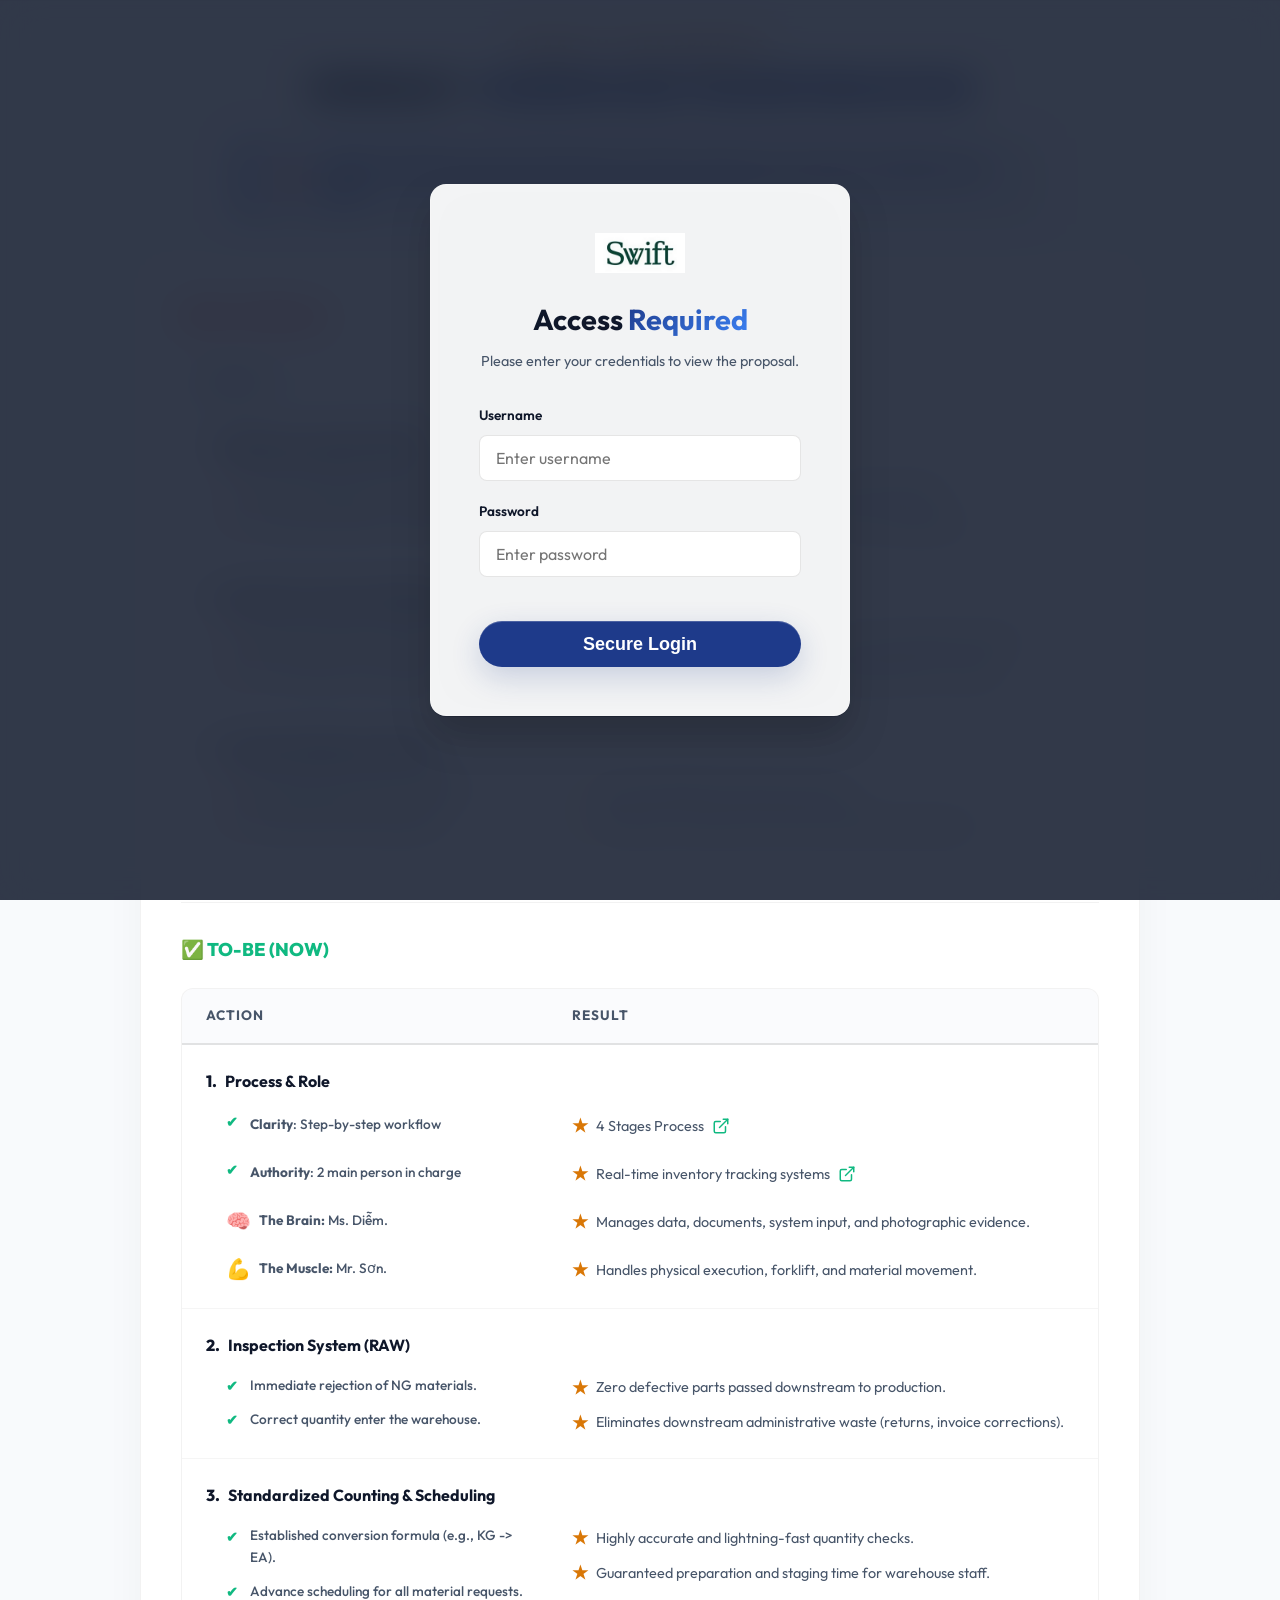
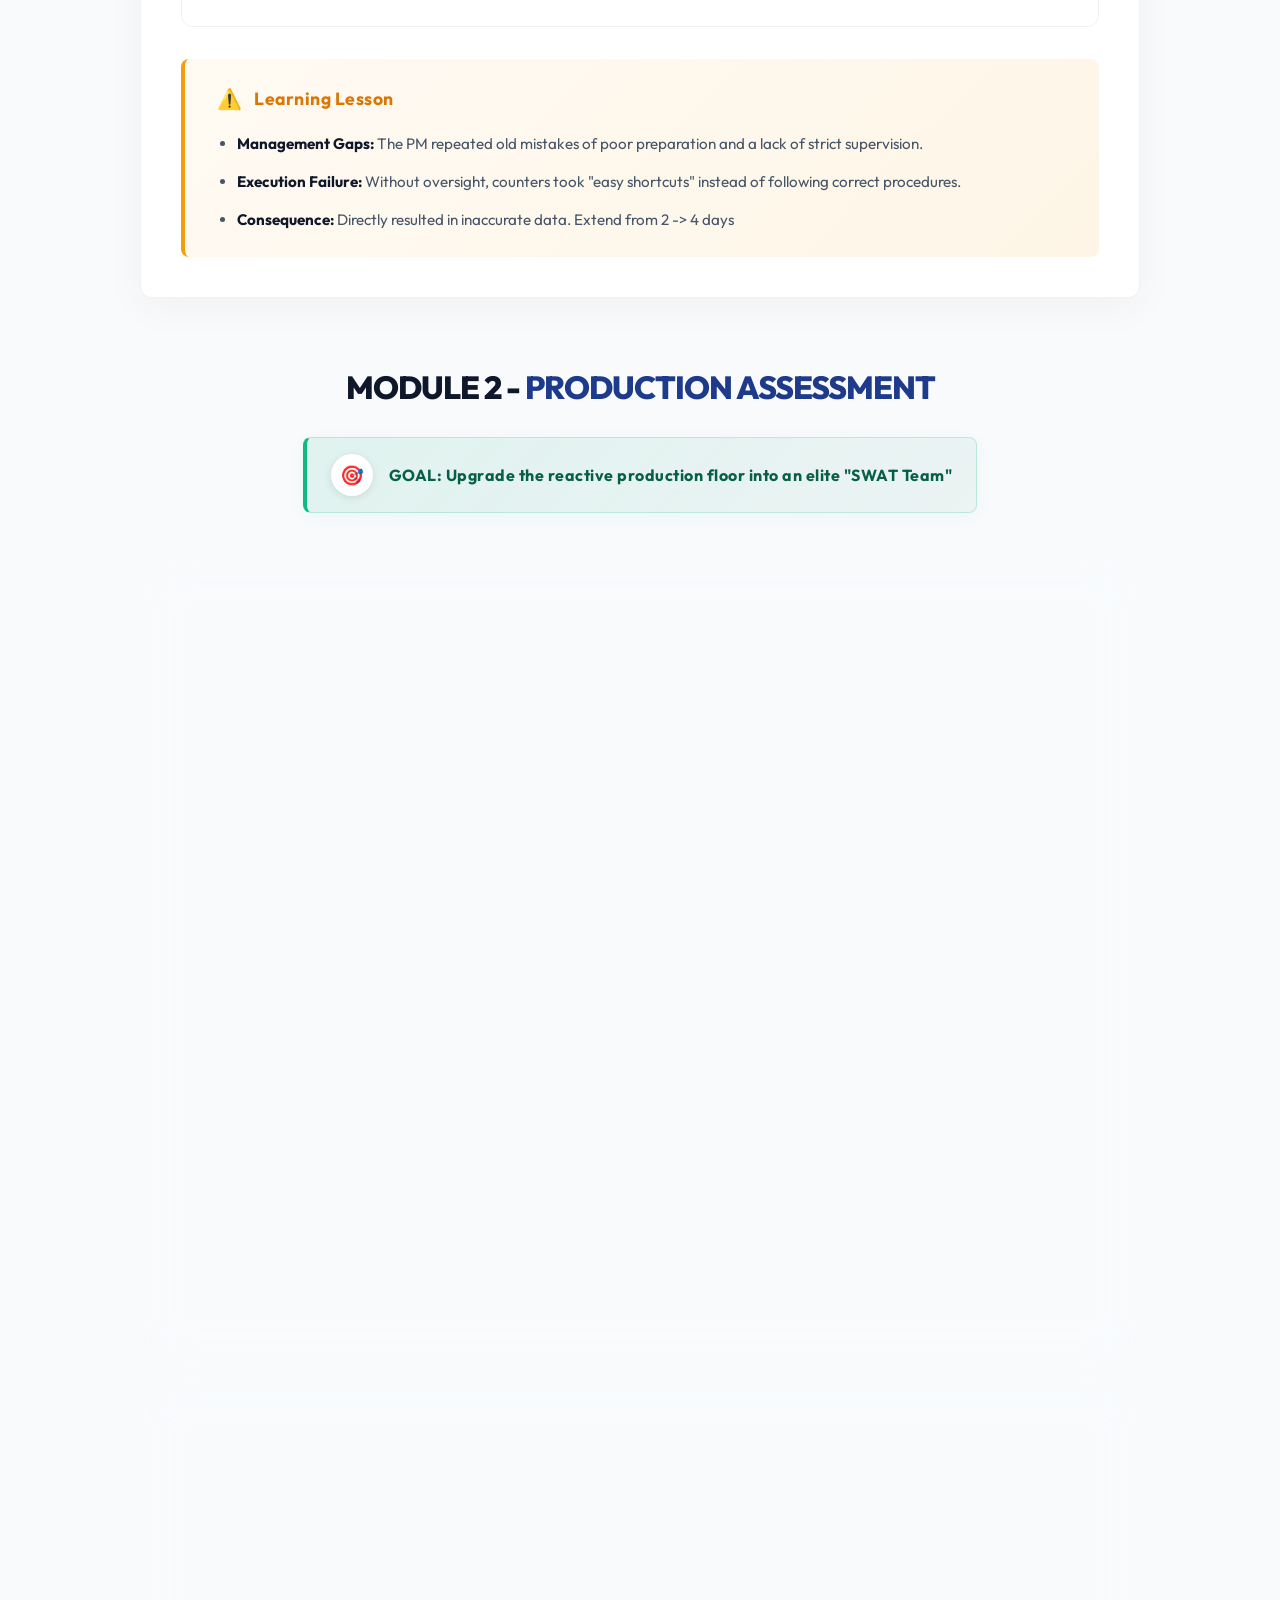
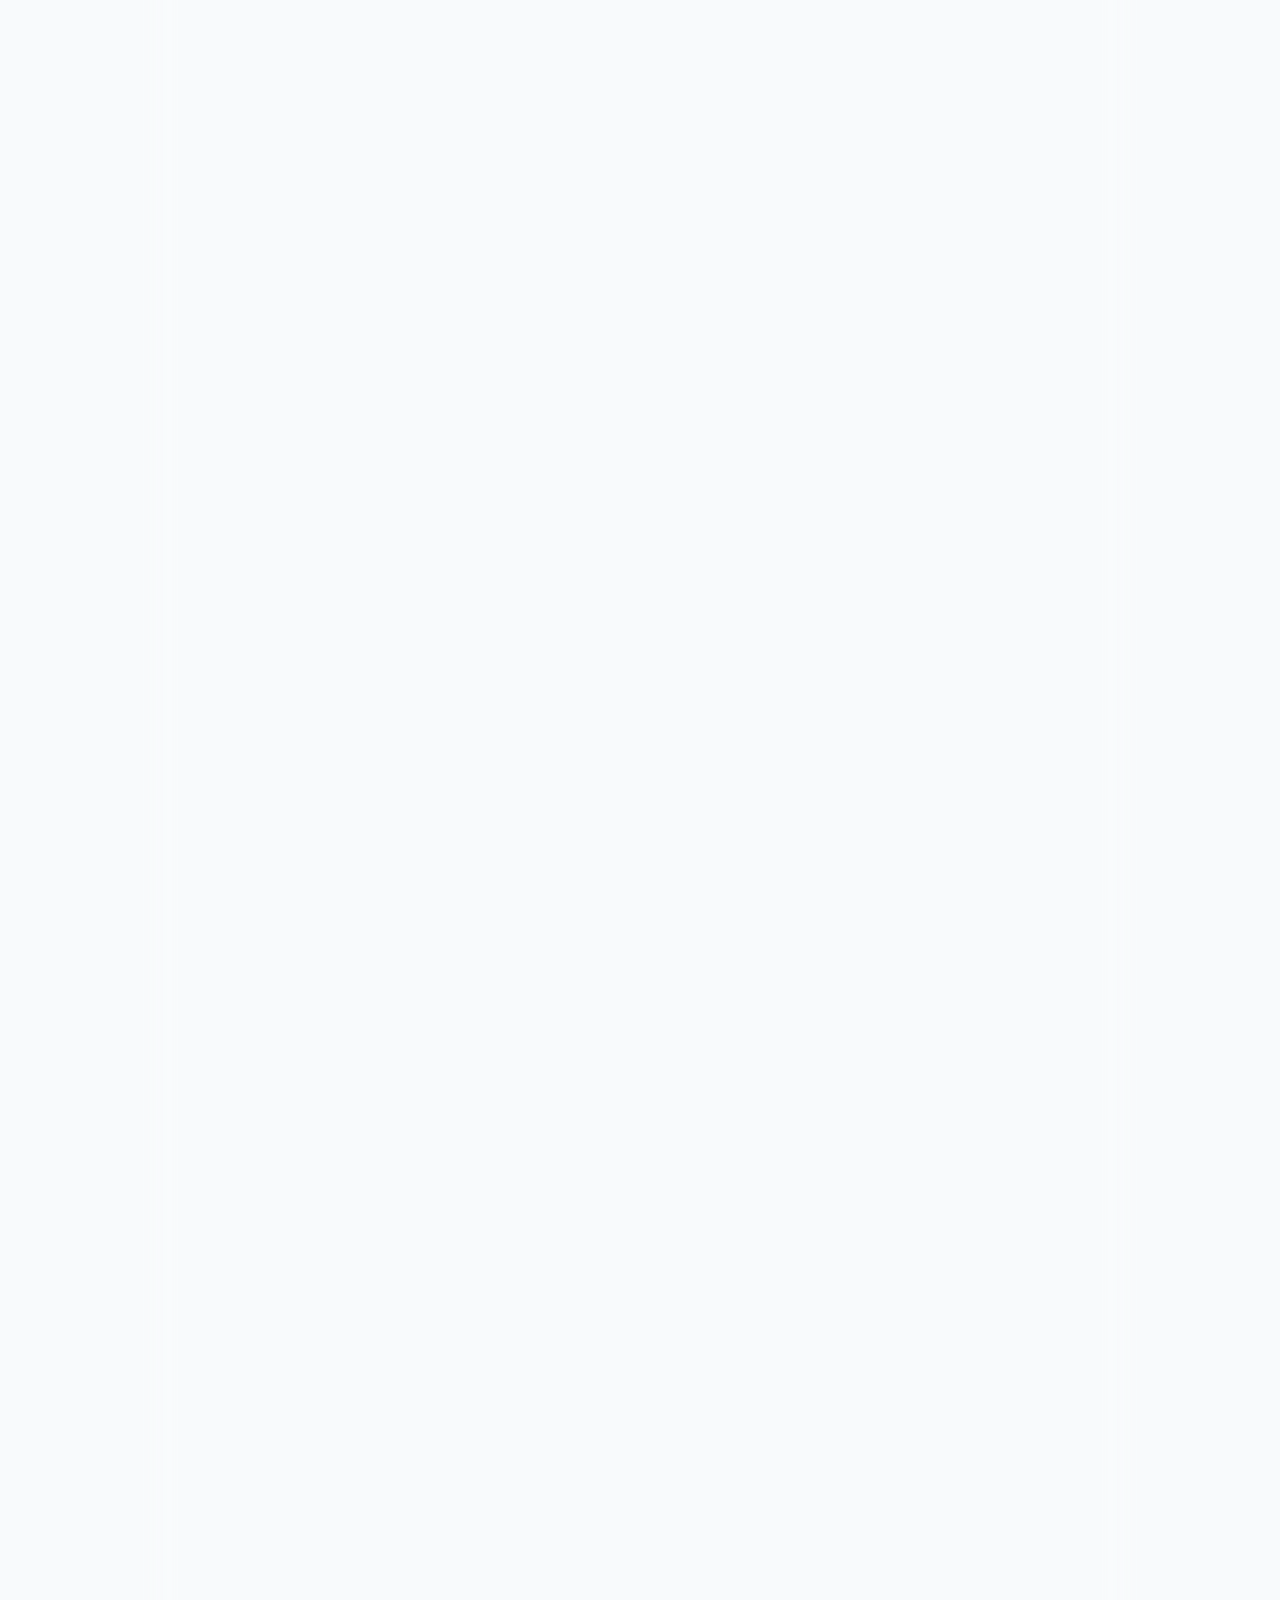
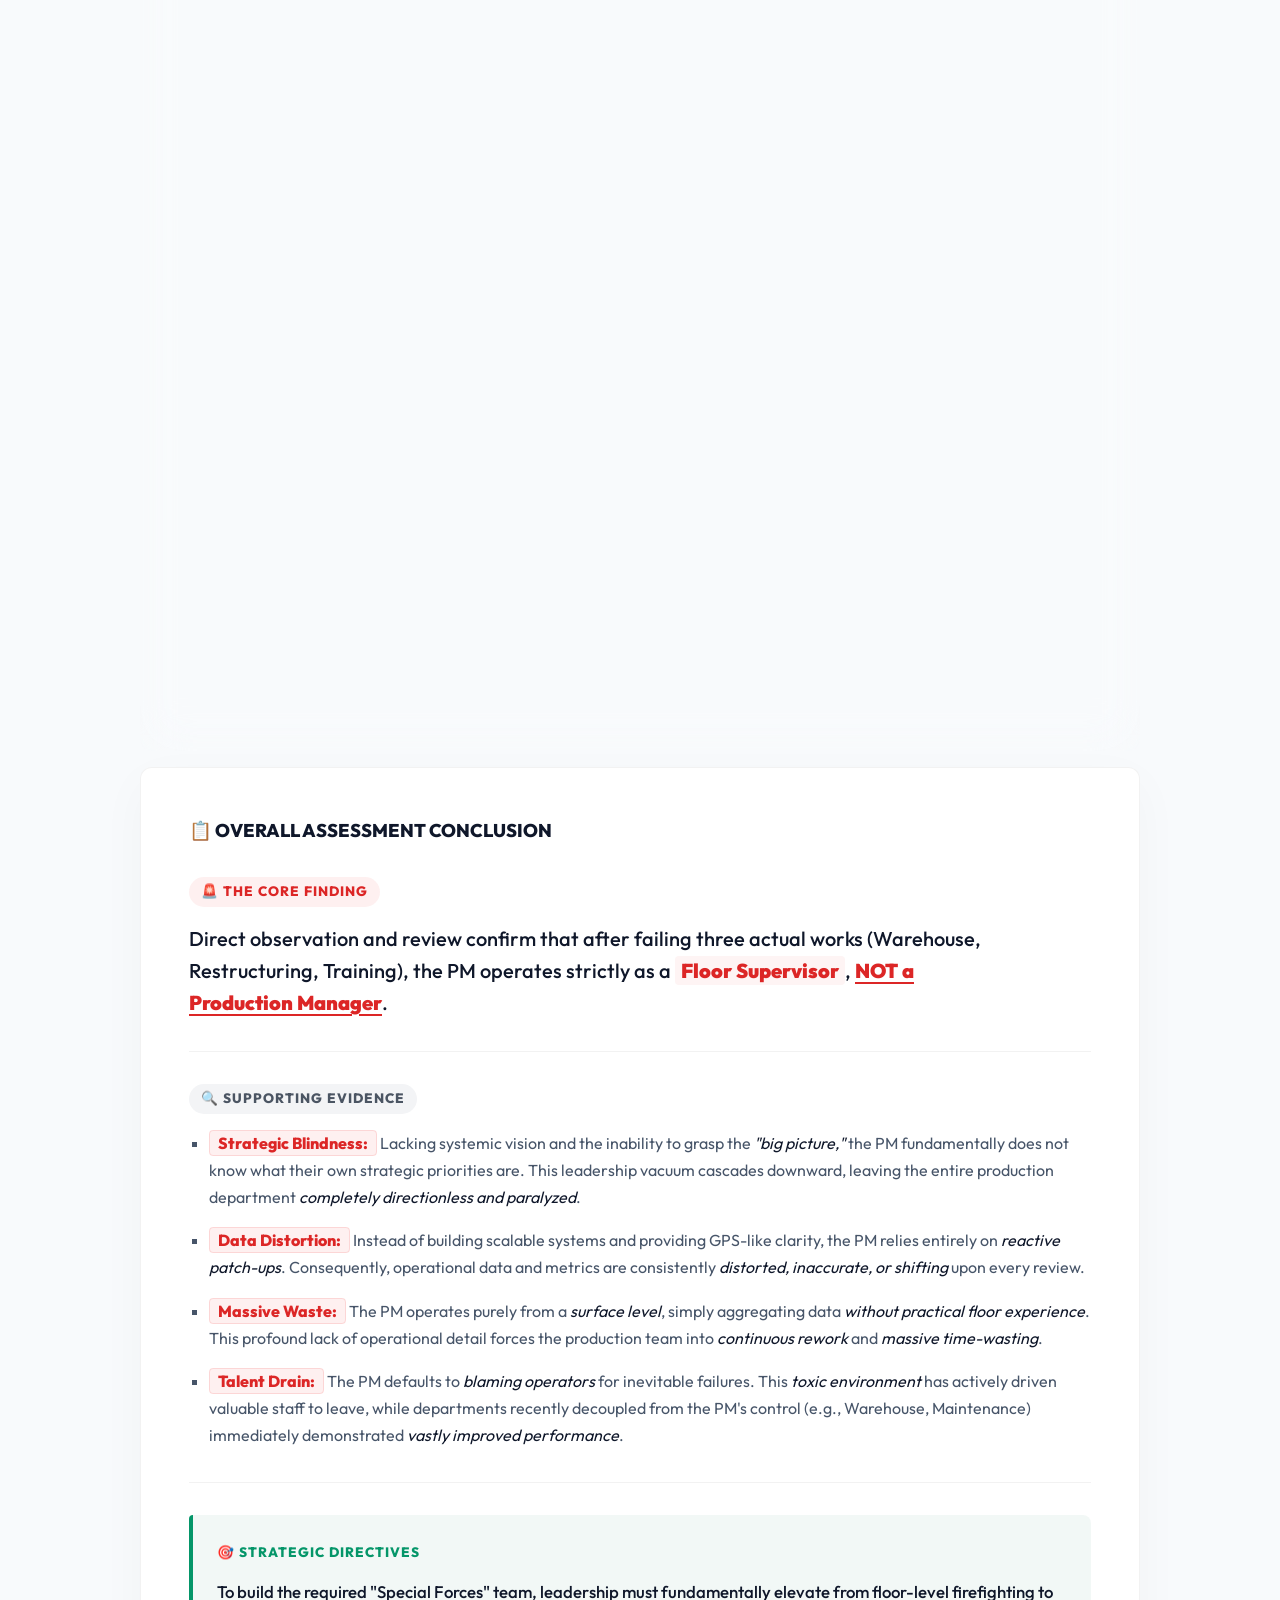
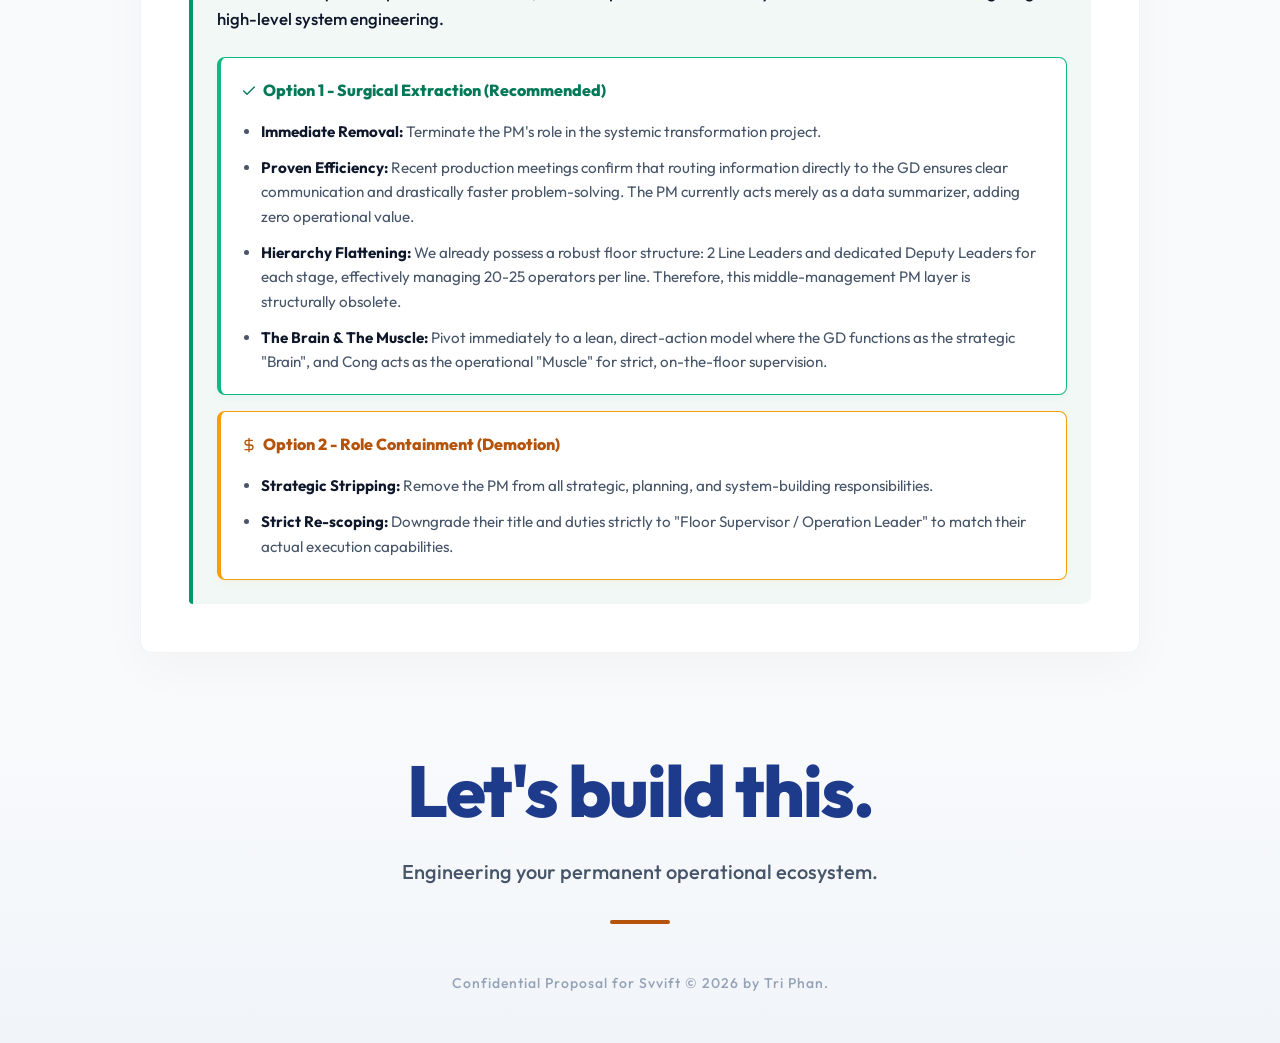
==== index.html @ 894c738e "docs: update phase I warehouse goal to asset App" ====
<!DOCTYPE html>
<html lang="en">
<head>
    <meta charset="UTF-8">
    <meta name="viewport" content="width=device-width, initial-scale=1.0">
    <title>Svvift Proposal | A Legacy System</title>
    <meta name="description" content="A 3-Phase Adaptive Roadmap and Risk-Free Solution for Svvift. Prepared for Ms. Fay & Mr. Scot.">
    
    <!-- Google Fonts: Outfit -->
    <link rel="preconnect" href="https://fonts.googleapis.com">
    <link rel="preconnect" href="https://fonts.gstatic.com" crossorigin>
    <link href="https://fonts.googleapis.com/css2?family=Outfit:wght@300;400;500;600;700;800&display=swap" rel="stylesheet">
    
    <link rel="stylesheet" href="styles.css">
</head>
<body>
    <!-- Login Overlay -->
    <div id="login-overlay" class="login-overlay">
        <div class="login-card glass-card">
            <div class="login-header">
                <img src="logo.png" alt="Svvift Logo" class="login-logo">
                <h2>Access <span class="gradient-text">Required</span></h2>
                <p>Please enter your credentials to view the proposal.</p>
            </div>
            <form id="login-form">
                <div class="input-group">
                    <label for="username">Username</label>
                    <input type="text" id="username" autocomplete="off" required placeholder="Enter username">
                </div>
                <div class="input-group">
                    <label for="password">Password</label>
                    <input type="password" id="password" required placeholder="Enter password">
                </div>
                <div id="login-error" class="login-error" style="display: none; color: #EF4444; font-size: 0.85rem; margin-top: 0.5rem; text-align: left;">Invalid credentials. Please try again.</div>
                <button type="submit" class="cta-button" style="width: 100%; margin-top: 1.5rem; padding: 0.8rem; border: none; cursor: pointer;">Secure Login</button>
            </form>
        </div>
    </div>
    
    <div id="main-content-wrapper" style="display: none;">
    <!-- Background Elements -->
    <div class="bg-gradient"></div>
    <div class="bg-glow"></div>

    <!-- Navigation -->
    <nav class="navbar">
        <div class="nav-content">
            <div class="logo">
                <img src="logo.png" alt="Svvift Logo" class="logo-img">
                The <span>Proposal</span>
            </div>
            <div class="nav-links">
                <a href="#hero" class="nav-home-btn">
                    <svg viewBox="0 0 24 24" width="16" height="16" stroke="currentColor" stroke-width="2.5" fill="none" style="margin-right: 4px;"><path d="M3 9l9-7 9 7v11a2 2 0 0 1-2 2H5a2 2 0 0 1-2-2z"/><polyline points="9 22 9 12 15 12 15 22"/></svg>
                    Home
                </a>
                <a href="dashboard.html" class="nav-demo-btn">Demo</a>
            </div>
        </div>
    </nav>

    <!-- Hero Section -->
    <header class="hero" id="hero">
        <!-- Abstract Glowing Orbs -->
        <div class="hero-glow hero-glow-1"></div>
        <div class="hero-glow hero-glow-2"></div>
        
        <div class="hero-content fade-in-up">
            <div class="hero-badge">
                <span class="pulse-dot"></span>
                Ms. Fay & Mr. Scot
            </div>
            <h1 class="hero-title">Manufacturing <br><span class="gradient-text">Execution Systems</span></h1>
            <p class="hero-subtitle">Comprehensive diagnostic and system implementation driving 100% adherence and establishing total factory autonomy.</p>
            <div class="hero-interactive-menu">
                <div class="hero-actions">
                    <button class="cta-button-phase active" data-phase="phase1">
                        Phase I
                    </button>
                    <button class="cta-button-phase" data-phase="phase2">
                        Phase II
                    </button>
                    <button class="cta-button-phase" data-phase="phase3">
                        Phase III
                    </button>
                </div>
                <div class="phase-navigator-container">
                    <div class="phase-navigator active" id="nav-phase1">
                        <a href="#experience" class="nav-chip">Concept</a>
                        <a href="#options" class="nav-chip">Roadmap</a>
                        <a href="#option1" class="nav-chip">Investment</a>
                        <a href="#blueprint" class="nav-chip">Blueprint</a>
                    </div>
                    <div class="phase-navigator" id="nav-phase2">
                        <a href="#phase2-survey" class="nav-chip">Survey</a>
                        <a href="#phase2-interview" class="nav-chip">Interview</a>
                        <a href="#phase2-actionplan" class="nav-chip">New Boat</a>
                        <a href="#phase2-execution" class="nav-chip">Execution</a>
                    </div>
                    <div class="phase-navigator" id="nav-phase3">
                        <a href="#phase3-warehouse" class="nav-chip">Warehouse</a>
                        <a href="#phase3-production" class="nav-chip">Production</a>
                    </div>
                </div>
            </div>
        </div>
    </header>

    <main class="bento-layout-main">
        <!-- Premium Experience Bento Section -->
        <section class="section bento-section" id="experience">
            <div class="section-container">
                <div class="philosophy-layout">
                    <!-- Left Side: Content -->
                    <div class="philosophy-content reveal">
                        <div class="section-header" style="text-align: left; margin-bottom: 3rem;">
                            <h2 class="section-title">Executive <span class="accent-text" style="position: relative; display: inline-block;">Experience<svg style="position: absolute; bottom: -8px; left: 0; width: 100%; height: 12px; opacity: 0.5;" viewBox="0 0 100 12" preserveAspectRatio="none"><path d="M0 8 Q 50 -4 100 8" stroke="var(--accent-primary)" stroke-width="6" fill="none" stroke-linecap="round"/></svg></span></h2>
                        </div>

                        <div class="philosophy-cards">
                            <div class="ph-card glass-card">
                                <div class="ph-icon">
                                    <svg viewBox="0 0 24 24" fill="none" stroke="currentColor" stroke-width="2"><path d="M22 11.08V12a10 10 0 1 1-5.93-9.14"></path><polyline points="22 4 12 14.01 9 11.01"></polyline></svg>
                                </div>
                                <div class="ph-text">
                                    <h4>Industrial Systems Architect & Entrepreneur</h4>
                                    <p>Engineered end-to-end operational solutions, including digitized SOPs, ISO compliance frameworks, and custom digital workspace software for factory environments.</p>
                                </div>
                            </div>

                            <div class="ph-card glass-card">
                                <div class="ph-icon">
                                    <svg viewBox="0 0 24 24" fill="none" stroke="currentColor" stroke-width="2"><path d="M17 21v-2a4 4 0 0 0-4-4H5a4 4 0 0 0-4 4v2"></path><circle cx="9" cy="7" r="4"></circle><path d="M23 21v-2a4 4 0 0 0-3-3.87"></path><path d="M16 3.13a4 4 0 0 1 0 7.75"></path></svg>
                                </div>
                                <div class="ph-text">
                                    <h4>Factory Operations Director</h4>
                                    <p>Commanded a high-precision automotive component facility with a 200+ floor workforce, driving production standards for global tier-1 brands (Toyota & Hyundai).</p>
                                </div>
                            </div>

                            <div class="ph-highlight-card">
                                <div class="ph-highlight-header">
                                    <span style="color:#F59E0B; margin-right: 8px;">💡</span> <span class="highlight-label">THE GROUND TRUTH</span>
                                </div>
                                <p class="ph-highlight-text">
                                    The answer is <span style="color: #DC2626;">never a thick manual SOP</span> on paper. Ultimate success hinges on: <strong>Execution & Adherence</strong> and the ability to <strong>continuously evolve</strong> to match ongoing changes.
                                </p>
                            </div>
                        </div>
                    </div>

                    <!-- Right Side: Image Card -->
                    <div class="philosophy-image-card reveal delay-1">
                        <div class="ph-image-wrapper">
                            <div class="ph-image-badge">THE ULTIMATE GOAL</div>
                            <h3 class="ph-image-text">
                                "Building a self-sustaining ecosystem that guarantees long-term compliance and true <span class="accent-text-light">Control Without Involvement.</span>"
                            </h3>
                        </div>
                    </div>
                </div>
            </div>
        </section>

        <!-- The 3-Phase Adaptive Roadmap Node -->
        <!-- Proposal Options Section -->
        <section class="section options-section" id="options">
            <div class="section-container">
                <div class="section-header text-center reveal" id="options-header">
                    <p class="section-meta">Long-term Proposal</p>
                    <h2 class="section-title">The Proposal <span class="accent-text">Options</span></h2>
                </div>

                <!-- Phase 1 Common Block -->
                <div class="phase-one-block glass-card reveal delay-1" id="phase1-roadmap-block" style="margin-bottom: 1.5rem; padding-bottom: 2rem;">
                    <div class="phase-one-badge">PHASE 1</div>
                    <h3 style="margin-bottom: 0.25rem;">The Blue Print</h3>
                    <div style="font-size: 0.9rem; font-weight: 700; color: var(--accent-primary); letter-spacing: 1px; text-transform: uppercase; margin-bottom: 0.5rem;">Duration: 4 Weeks</div>
                    <p style="margin-bottom: 0.5rem;">A rigorous foundational phase designed to decode your current manufacturing complexities, map existing workflows, and architect a robust operational framework that scales.</p>
                    <ul class="opt-features" style="text-align: left; max-width: 650px; margin: 0 auto;">
                        <li><strong>The Deliverable:</strong> A comprehensive Operational Audit Report and a finalized set of Digital SOPs tailored for your precision manufacturing.</li>
                        <li><strong>The Approach:</strong> Deep-dive factory floor observation, process mapping, and eliminating procedural bottlenecks.</li>
                    </ul>
                </div>
                
                <div id="roadmap-connector-line" style="width: 2px; height: 1.5rem; background: var(--accent-primary); margin: 0 auto; opacity: 0.5;"></div>

                <!-- Phase 2 Common Block -->
                <div class="phase-one-block glass-card reveal delay-1" id="phase2-roadmap-block" style="margin-bottom: 3rem; background: var(--text-primary); color: white;">
                    <div class="phase-one-badge" style="background: rgba(255,255,255,0.15); color: #fff;">PHASE 2</div>
                    <h3 style="color: white; margin-bottom: 0.25rem;">Execution</h3>
                    <div style="font-size: 0.9rem; font-weight: 700; color: #38BDF8; letter-spacing: 1px; text-transform: uppercase; margin-bottom: 0.5rem;">Duration: 4 Weeks</div>
                    <p style="color: rgba(255,255,255,0.85); margin-bottom: 0; max-width: 650px; margin-inline: auto;">Translating the Blueprint into operational reality. Depending on your 2026 vision and required level of involvement, we execute through one of the two dedicated pathways below.</p>
                </div>

                <div class="branch-connector reveal delay-1" id="options-branch-connector"></div>

                <div class="options-grid">
                    <!-- Option 1 -->
                    <div class="option-card glass-card reveal delay-1" id="option1">
                        <div class="opt-header">
                            <span class="opt-label">OPTION 1</span>
                            <h3>The System Builder</h3>
                            <p class="opt-subtitle">Manufacturing Execution System (MES)</p>
                        </div>
                        <div class="opt-body">
                            <p class="body-text-sm">Engineered strategically for founders who choose to retain direct operational command and high-level management of their facility, yet require an elite, enterprise-grade technological framework to monitor, audit, and direct the factory floor from anywhere.</p>
                            <ul class="opt-features">
                                <li style="line-height: 1.5;"><strong>The Deliverable:</strong> A bespoke Manufacturing Execution System (MES) Web Application deployed directly onto the production floor to eliminate operational blind spots.</li>
                                <li style="line-height: 1.5;"><strong>The Strategy:</strong> I architect the operational engine through dynamic SOPs, engineer the custom software, train your local team for standalone compliance before executing a structured transition out.</li>
                            </ul>

                            <div class="pros-cons-box" style="margin: 0.5rem 0 2rem 0; padding: 1.5rem; background: rgba(30,58,138,0.03); border-radius: 8px; border: 1px solid rgba(0,0,0,0.05);">
                                <div style="margin-bottom: 1.25rem;">
                                    <strong style="color: #059669; display: flex; align-items: center; gap: 8px;"><svg width="16" height="16" viewBox="0 0 24 24" fill="none" stroke="currentColor" stroke-width="3"><path d="M20 6L9 17l-5-5"/></svg> Advantages</strong>
                                    <ul style="font-size: 0.95rem; margin-top: 0.35rem; margin-bottom: 0; padding-left: 1.25rem; color: var(--text-secondary); line-height: 1.6;">
                                        <li style="margin-bottom: 0.35rem;"><strong>Maintain Leadership:</strong> Owners maintain absolute, unmediated command and data transparency from anywhere in the world.</li>
                                        <li style="margin-bottom: 0.35rem;"><strong>Real-Time Production & Output Tracking:</strong> Replaces human guesswork with systematic, data-driven remote management.</li>
                                        <li><strong>Clear workflow:</strong> Eradicates manual, slow logbooks and translation lag by embedding digitized workflows straight into local team workstations.</li>
                                    </ul>
                                </div>
                                <div>
                                    <strong style="color: #DC2626; display: flex; align-items: center; gap: 8px;"><svg width="16" height="16" viewBox="0 0 24 24" fill="none" stroke="currentColor" stroke-width="3"><path d="M18 6L6 18M6 6l12 12"/></svg> Disadvantages</strong>
                                    <ul style="font-size: 0.95rem; margin-top: 0.35rem; margin-bottom: 0; padding-left: 1.25rem; color: var(--text-secondary); line-height: 1.6;">
                                        <li style="margin-bottom: 0.35rem;"><strong>Active Remote Enforcement:</strong> Requires the remote ownership team to consistently monitor daily metrics to enforce operational standards.</li>
                                        <li style="margin-bottom: 0.35rem;"><strong>Static Software Scope:</strong> Fixed to finalized development workflows. Future process modifications, regulatory updates, or custom feature requests will incur separate development fees.</li>
                                        <li><strong>Ongoing IT Fees:</strong> Subject to ongoing cloud infrastructure hosting and standard system maintenance fees.</li>
                                    </ul>
                                </div>
                            </div>
                            
                            <div class="risk-free-box light-box" style="margin-top: 0; display: flex; flex-direction: column;">
                                <div style="display: flex; justify-content: space-between; align-items: baseline; margin-bottom: 1.5rem; flex-wrap: wrap; gap: 1rem;">
                                    <h4 style="margin-bottom: 0; font-weight: 500;">Risk-Free Structure</h4>
                                    <span style="color: var(--accent-primary); font-size: 1.15rem; font-weight: bold;">160M ₫ <span style="font-size: 0.9rem; opacity: 0.8; font-weight: 600;">($6k)</span></span>
                                </div>
                                <div class="rf-tier">
                                    <span class="rf-percent">20%</span>
                                    <div class="rf-text" style="width: 100%;">
                                        <strong style="display: flex; justify-content: space-between; align-items: baseline; flex-wrap: wrap; gap: 0.5rem;">
                                            <span>Project Kickoff</span>
                                            <span style="color: var(--accent-primary); font-size: 1.1rem;">32M ₫ <span style="font-size: 0.9rem; opacity: 0.8; font-weight: 600;">($1.2k)</span></span>
                                        </strong>
                                        <span style="display: block; margin-top: 0.25rem; font-weight: normal; color: var(--text-secondary);">Initial launch diagnostics process.</span>
                                    </div>
                                </div>
                                <div class="rf-tier">
                                    <span class="rf-percent">40%</span>
                                    <div class="rf-text" style="width: 100%;">
                                        <strong style="display: flex; justify-content: space-between; align-items: baseline; flex-wrap: wrap; gap: 0.5rem;">
                                            <span>Week 5 : Phase 2 Execution</span>
                                            <span style="color: var(--accent-primary); font-size: 1.1rem;">64M ₫ <span style="font-size: 0.9rem; opacity: 0.8; font-weight: 600;">($2.4k)</span></span>
                                        </strong>
                                        <span style="display: block; margin-top: 0.25rem; font-weight: normal; color: var(--text-secondary);">Upon delivery of the completed SOP blueprint.</span>
                                    </div>
                                </div>
                                <div class="rf-tier highlight">
                                    <span class="rf-percent">40%</span>
                                    <div class="rf-text" style="width: 100%;">
                                        <strong style="display: flex; justify-content: space-between; align-items: baseline; flex-wrap: wrap; gap: 0.5rem;">
                                            <span>Performance Gate</span>
                                            <span style="color: var(--accent-secondary); font-size: 1.1rem;">64M ₫ <span style="font-size: 0.9rem; opacity: 0.8; font-weight: 600;">($2.4k)</span></span>
                                        </strong>
                                        <span style="display: block; margin-top: 0.25rem; font-weight: normal; color: var(--text-secondary);">ONLY after the real-time MES run successfully</span>
                                    </div>
                                </div>
                            </div>
                            <div class="opt-footer">
                                <strong>The "Efficiency" Principle</strong><br>Zero long-term cost: A premium system builder should cost you nothing. The efficiency created will fund the rate.
                            </div>
                        </div>
                    </div>

                    <!-- Option 2 -->
                    <div class="option-card accent-glass reveal delay-2">
                        <div class="opt-header">
                            <span class="opt-label text-white" style="background: rgba(255,255,255,0.2);">OPTION 2</span>
                            <h3 class="text-white">The Partner</h3>
                            <p class="opt-subtitle text-white opacity-80">Managing Deputy Director (Full time)</p>
                        </div>
                        <div class="opt-body">
                            <p class="body-text-sm text-white opacity-90">As an on-the-ground executive with an owner’s mindset, developer capabilities, and industrial expertise, I partner directly with you to build an adaptive operational foundation—executing your goals to secure absolute freedom.</p>
                            <ul class="opt-features text-white">
                                <li style="line-height: 1.5;"><strong>The Deliverable:</strong> Absolute operational stabilization, a systematic executive handover window, and a fully optimized factory floor executing under strict accountability metrics.</li>
                                <li style="line-height: 1.5;"><strong>The Strategy:</strong> Deploy an intensive operational audit to map current workflows, optimize processes, and unlock raw material and freight bottlenecks. Simultaneously step into full-time local leadership to absorb daily operational tasks</li>
                            </ul>

                            <div class="pros-cons-box" style="margin: 0.5rem 0 2rem 0; padding: 1.5rem; background: rgba(255,255,255,0.06); border-radius: 8px; border: 1px solid rgba(255,255,255,0.1);">
                                <div style="margin-bottom: 1.25rem;">
                                    <strong style="color: #34D399; display: flex; align-items: center; gap: 8px;"><svg width="16" height="16" viewBox="0 0 24 24" fill="none" stroke="currentColor" stroke-width="3"><path d="M20 6L9 17l-5-5"/></svg> Advantages</strong>
                                    <ul style="font-size: 0.95rem; margin-top: 0.35rem; margin-bottom: 0; padding-left: 1.25rem; color: rgba(255,255,255,0.85); line-height: 1.6;">
                                        <li style="margin-bottom: 0.35rem;"><strong>Industrial Leadership & Owner Mindset:</strong> Deep expertise in heavy manufacturing, worker psychology, and multicultural dynamics between ANZ leadership and Vietnamese labor—delivering the precise high-level metrics required for absolute remote peace of mind.</li>
                                        <li style="margin-bottom: 0.35rem;"><strong>Built-In Developer Capability:</strong> I personally architect, code, and deploy your custom MES and Live Dashboards, completely eliminates the cost, friction, and risks of an external IT agency.</li>
                                        <li><strong>Living System Adaptation:</strong> SOPs and software never stay static. I deliver continuous, live upgrades to instantly adapt to shifting Vietnamese laws, market volatility, and floor realities—with zero extra fees.</li>
                                    </ul>
                                </div>
                                <div>
                                    <strong style="color: #F87171; display: flex; align-items: center; gap: 8px;"><svg width="16" height="16" viewBox="0 0 24 24" fill="none" stroke="currentColor" stroke-width="3"><path d="M18 6L6 18M6 6l12 12"/></svg> Disadvantages</strong>
                                    <ul style="font-size: 0.95rem; margin-top: 0.35rem; margin-bottom: 0; padding-left: 1.25rem; color: rgba(255,255,255,0.85); line-height: 1.6;">
                                        <li style="margin-bottom: 0.35rem;"><strong>OpEx Commitment:</strong> Requires a long-term executive payroll allocation (Base Salary + Performance-Driven Incentives).</li>
                                        <li><strong>Strategic Alignment:</strong> Requires high-level trust and a structured executive reporting cadence between the Board and local leadership.</li>
                                    </ul>
                                </div>
                            </div>
                            <div class="risk-free-box dark-box" style="margin-top: 0; display: flex; flex-direction: column;">
                                <h4 class="text-white" style="margin-bottom: 1.5rem; font-weight: 500;">Risk-Free Structure</h4>
                                
                                <div class="rf-tier" style="border-bottom-color: rgba(255,255,255,0.1);">
                                    <div style="min-width: 40px; display: flex; align-items: flex-start; padding-top: 0.1rem;">
                                        <svg width="24" height="24" viewBox="0 0 24 24" fill="none" stroke="#F87171" stroke-width="2" stroke-linecap="round" stroke-linejoin="round" style="filter: drop-shadow(0 0 8px rgba(248,113,113,0.3));"><path d="M12 22s8-4 8-10V5l-8-3-8 3v7c0 6 8 10 8 10z"/></svg>
                                    </div>
                                    <div class="rf-text" style="width: 100%;">
                                        <strong style="display: flex; justify-content: space-between; align-items: baseline; flex-wrap: wrap; gap: 0.5rem; color: white;">
                                            <span>Trial Period <span style="opacity: 0.6; font-size: 0.9rem; font-weight: 500;">(2 Months)</span></span>
                                            <span style="color: #F87171; font-size: 1.15rem;">55M ₫ <span style="font-size: 0.9rem; opacity: 0.8; font-weight: 600;">($2k) / mo</span></span>
                                        </strong>
                                        <span style="display: block; margin-top: 0.25rem; font-weight: normal; color: rgba(255,255,255,0.7); font-size: 0.95rem;">Stop any time. No questions asked.</span>
                                    </div>
                                </div>
                                
                                <div class="rf-tier" style="border-bottom-color: rgba(255,255,255,0.1);">
                                    <div style="min-width: 40px; display: flex; align-items: flex-start; padding-top: 0.1rem;">
                                        <svg width="24" height="24" viewBox="0 0 24 24" fill="none" stroke="#34D399" stroke-width="2" stroke-linecap="round" stroke-linejoin="round" style="filter: drop-shadow(0 0 8px rgba(52,211,153,0.3));"><path d="M22 11.08V12a10 10 0 1 1-5.93-9.14"></path><polyline points="22 4 12 14.01 9 11.01"></polyline></svg>
                                    </div>
                                    <div class="rf-text" style="width: 100%;">
                                        <strong style="display: flex; justify-content: space-between; align-items: baseline; flex-wrap: wrap; gap: 0.5rem; color: white;">
                                            <span>Official <span style="opacity: 0.6; font-size: 0.9rem; font-weight: 500;">(3rd Month Onward)</span></span>
                                            <span style="color: #34D399; font-size: 1.15rem;">90M ₫ <span style="font-size: 0.9rem; opacity: 0.8; font-weight: 600;">($3.3k) / mo</span></span>
                                        </strong>
                                        <div style="display: flex; justify-content: space-between; margin-top: 0.25rem; color: rgba(255,255,255,0.7); font-size: 0.95rem;">
                                            <span style="font-weight: 400;">1 year contract</span>
                                            <span style="color: #34D399; font-weight: 600;">+ Bonus (KPI)</span>
                                        </div>
                                    </div>
                                </div>

                                <div class="rf-tier highlight">
                                    <div style="min-width: 40px; display: flex; align-items: flex-start; padding-top: 0.1rem;">
                                        <svg width="24" height="24" viewBox="0 0 24 24" fill="none" stroke="#38BDF8" stroke-width="2" stroke-linecap="round" stroke-linejoin="round" style="filter: drop-shadow(0 0 8px rgba(56,189,248,0.3));"><polygon points="12 2 15.09 8.26 22 9.27 17 14.14 18.18 21.02 12 17.77 5.82 21.02 7 14.14 2 9.27 8.91 8.26 12 2"></polygon></svg>
                                    </div>
                                    <div class="rf-text" style="width: 100%;">
                                        <strong style="display: flex; justify-content: space-between; align-items: baseline; flex-wrap: wrap; gap: 0.5rem; color: white;">
                                            <span>Partnership Guarantee</span>
                                            <span style="color: #38BDF8; font-size: 0.95rem; text-transform: uppercase; letter-spacing: 1px; margin-top: 0.15rem;">Long-Term</span>
                                        </strong>
                                        <span style="display: block; margin-top: 0.25rem; font-weight: normal; color: rgba(255,255,255,0.7); font-size: 0.95rem; line-height: 1.5;">Continuous optimization and long-term scale</span>
                                    </div>
                                </div>
                            </div>     </div>
                            <div class="opt-footer text-white">
                                <strong>The "One Thing" Focus</strong><br>Absolute 100% Commitment: Full divestment from Torasung to ensure zero conflict of interest, and build a legacy system here.
                            </div>
                        </div>
                    </div>
                </div>
            <!-- </div> removed -->
        </section>
        
        <!-- Blueprint Process Section -->
        <section class="section blueprint-section" id="blueprint" style="background-color: var(--bg-surface); padding: 5rem 0;">
            <div class="section-container">
                <div class="section-header" style="text-align: left; display: flex; flex-direction: column; gap: 0.5rem; max-width: 1000px; margin-inline: auto;">
                    <div>
                        <p class="section-meta" style="margin-bottom: 0.5rem;">PHASE I: THE BLUEPRINT</p>
                        <h2 class="section-title" style="margin: 0;">The Blueprint <span class="accent-text">Architecture</span></h2>
                    </div>
                    
                    <div class="bp-objective" style="margin-top: 0.25rem; max-width: 900px;">
                        <strong style="color: #059669; display: inline-block; margin-right: 0.5rem; letter-spacing: 1px; font-size: 0.95rem; text-transform: uppercase;">Objective:</strong>
                        <span style="font-size: 1.1rem; line-height: 1.6; color: var(--text-secondary); font-weight: 500;">
                            Establish a high-efficiency management process with absolute role clarity, eliminate operational delays and setup unreadiness, and deploy a standardized framework for <span style="color: var(--accent-primary); font-weight: 800;">Control Without Involvement</span>.
                        </span>
                    </div>
                </div>
                   <div class="blueprint-process-container reveal delay-1" style="margin-top: 3rem; max-width: 1000px; margin-inline: auto;">
                    
                    <!-- Tab Navigation (The Timeline) -->
                    <div class="bp-tabs-nav" style="display: flex; align-items: center; justify-content: space-between; margin-bottom: 3rem; position: relative; z-index: 2;">
                        <div class="bp-tab-node active" data-tab="tab-1">
                            <div class="node-circle">01</div>
                            <span class="node-label">Deep Diagnostic</span>
                        </div>
                        <div class="bp-tab-line"></div>
                        <div class="bp-tab-node" data-tab="tab-2">
                            <div class="node-circle">02</div>
                            <span class="node-label">Bottleneck Isolation</span>
                        </div>
                        <div class="bp-tab-line"></div>
                        <div class="bp-tab-node" data-tab="tab-3">
                            <div class="node-circle">03</div>
                            <span class="node-label">System Architecture</span>
                        </div>
                        <div class="bp-tab-line"></div>
                        <div class="bp-tab-node" data-tab="tab-4">
                            <div class="node-circle">04</div>
                            <span class="node-label">The Master Plan</span>
                        </div>
                    </div>

                    <!-- Tab Panels -->
                    <div class="bp-tab-panels" style="position: relative;">
                        <!-- Step 1 Panel -->
                        <div class="bp-tab-panel active" id="tab-1">
                            <div style="background: white; border-radius: 12px; border: 1px solid rgba(0,0,0,0.05); box-shadow: 0 10px 40px rgba(0,0,0,0.04); padding: 2.5rem;">
                                <h3 style="font-size: 1.5rem; font-weight: 700; color: var(--text-primary); margin-bottom: 0.5rem;">Deep Diagnostic & Workflow Mapping</h3>
                                <p class="bp-desc" style="font-weight: 500; color: var(--text-secondary); margin-bottom: 2rem;"><strong>Scope:</strong> A rigorous on-site diagnostic to map end-to-end data lineages and measure physical material velocity across both administrative and production layers.</p>
                                
                                <div class="bp-sub-grid">
                                    <div class="bp-sub-card" style="box-shadow: none; background: var(--bg-surface);">
                                        <h5 class="bp-sub-title">Office Administration Audit</h5>
                                        <ul class="bp-bullet-list">
                                            <li><strong>Order-to-Floor Transition:</strong> Audit structural latency between contract execution and manufacturing orders to eliminate data transposition errors.</li>
                                            <li><strong>Procurement Trails:</strong> Trace purchasing workflows to isolate approval bottlenecks and lead-time inflation impacting working capital.</li>
                                            <li><strong>Information Silos:</strong> Document cross-departmental handoffs to replace fragmented communication with a centralized data architecture.</li>
                                        </ul>
                                    </div>
                                    <div class="bp-sub-card" style="box-shadow: none; background: var(--bg-surface);">
                                        <h5 class="bp-sub-title">Production Floor Assessment</h5>
                                        <ul class="bp-bullet-list">
                                            <li><strong>Production Planning:</strong> Audit order sequencing and daily scheduling to eliminate coordination gaps, unexpected downtime, and idle lag.</li>
                                            <li><strong>Job Setup & Readiness:</strong> Evaluate pre-staging protocols to ensure instructions, tools, and materials are at workstations before production begins.</li>
                                            <li><strong>Shift Productivity:</strong> Diagnose line-level micro-stops and process friction to maximize output velocity within the single-shift timeline.</li>
                                        </ul>
                                    </div>
                                </div>
                            </div>
                        </div>

                        <!-- Step 2 Panel -->
                        <div class="bp-tab-panel" id="tab-2">
                            <div style="background: white; border-radius: 12px; border: 1px solid rgba(0,0,0,0.05); box-shadow: 0 10px 40px rgba(0,0,0,0.04); padding: 2.5rem;">
                                <h3 style="font-size: 1.5rem; font-weight: 700; color: var(--text-primary); margin-bottom: 0.5rem;">Bottleneck Isolation</h3>
                                <p class="bp-desc" style="font-weight: 500; color: var(--text-secondary); margin-bottom: 2rem;"><strong>Scope:</strong> Ruthlessly expose the systemic variables, hidden structural friction, and human dependencies causing operational lag and margin erosion.</p>
                                
                                <div class="flow-diagram" style="background: var(--bg-surface); padding: 1.5rem; border-radius: 8px; border: 1px solid rgba(0,0,0,0.05); margin-bottom: 2rem; font-family: monospace; font-size: 0.85rem;">
                                    <div class="flow-row" style="display: flex; align-items: center; justify-content: center; gap: 0.5rem; margin-bottom: 0.75rem;">
                                        <div class="flow-node" style="background: white; padding: 0.5rem 1rem; border-radius: 4px; border: 1px solid rgba(0,0,0,0.1);">[Fragmented Workflows]</div>
                                        <div class="flow-arrow" style="color: var(--text-secondary); opacity: 0.5;">──&gt;</div>
                                        <div class="flow-node highlight" style="background: rgba(180,83,9,0.05); color: #B45309; padding: 0.5rem 1rem; border-radius: 4px; border: 1px solid #B45309;">[Operational Lag]</div>
                                        <div class="flow-arrow" style="color: var(--text-secondary); opacity: 0.5;">──&gt;</div>
                                        <div class="flow-node critical" style="background: rgba(220,38,38,0.05); color: #DC2626; padding: 0.5rem 1rem; border-radius: 4px; border: 1px solid #DC2626; font-weight: bold;">[Capacity Waste]</div>
                                    </div>
                                    <div class="flow-row" style="display: flex; align-items: center; justify-content: center; gap: 0.5rem;">
                                        <div class="flow-node" style="background: white; padding: 0.5rem 1rem; border-radius: 4px; border: 1px solid rgba(0,0,0,0.1);">[Manual Logs]</div>
                                        <div class="flow-arrow" style="color: var(--text-secondary); opacity: 0.5;">──&gt;</div>
                                        <div class="flow-node highlight" style="background: rgba(180,83,9,0.05); color: #B45309; padding: 0.5rem 1rem; border-radius: 4px; border: 1px solid #B45309;">[Human Error]</div>
                                        <div class="flow-arrow" style="color: var(--text-secondary); opacity: 0.5;">──&gt;</div>
                                        <div class="flow-node critical" style="background: rgba(220,38,38,0.05); color: #DC2626; padding: 0.5rem 1rem; border-radius: 4px; border: 1px solid #DC2626; font-weight: bold;">[Quality Drops]</div>
                                    </div>
                                </div>

                                <div class="bp-sub-grid">
                                    <div class="bp-sub-card" style="box-shadow: none; background: var(--bg-surface);">
                                        <h5 class="bp-sub-title">Operation & Supply Chain Friction</h5>
                                        <ul class="bp-bullet-list">
                                            <li><strong>Procurement Lags:</strong> Pinpoint the exact administrative and logistical friction causing raw material delays and supply chain friction.</li>
                                            <li><strong>Freight & Customs Friction:</strong> Isolate systemic delays in cargo clearance, freight scheduling, and off-loading logistics that derail delivery timelines.</li>
                                            <li><strong>Job Sequencing Friction:</strong> Target arbitrary changes in order prioritization that break production momentum and force unnecessary setup adjustments.</li>
                                        </ul>
                                    </div>
                                    <div class="bp-sub-card" style="box-shadow: none; background: var(--bg-surface);">
                                        <h5 class="bp-sub-title">Production Friction & Human Error</h5>
                                        <ul class="bp-bullet-list">
                                            <li><strong>Tribal Dependency:</strong> Identify critical procedures reliant on verbal instructions rather than accessible, standardized protocols.</li>
                                            <li><strong>Manual Logging Risks:</strong> Trace instances where handwritten operator logs cause data blind spots, delayed QC responses, or inventory mismatches.</li>
                                            <li><strong>Micro-Stops & Idle Time:</strong> Map root causes of line-level idle time, from uncalibrated setups to tool unreadiness at job kickoff.</li>
                                        </ul>
                                    </div>
                                </div>
                            </div>
                        </div>

                        <!-- Step 3 Panel -->
                        <div class="bp-tab-panel" id="tab-3">
                            <div style="background: white; border-radius: 12px; border: 1px solid rgba(0,0,0,0.05); box-shadow: 0 10px 40px rgba(0,0,0,0.04); padding: 2.5rem;">
                                <h3 style="font-size: 1.5rem; font-weight: 700; color: var(--text-primary); margin-bottom: 0.5rem;">System Architecture</h3>
                                <p class="bp-desc" style="font-weight: 500; color: var(--text-secondary); margin-bottom: 2rem;"><strong>Scope:</strong> Engineer the dual-engine foundation—combining dynamic procedural logic with a proprietary digital infrastructure—to lock in absolute operational governance.</p>
                                
                                <div class="bp-sub-grid">
                                    <div class="bp-sub-card" style="box-shadow: none; background: var(--bg-surface);">
                                        <h5 class="bp-sub-title">Core Operational Engine (Dynamic SOPs)</h5>
                                        <ul class="bp-bullet-list">
                                            <li><strong>Adaptive Workflows:</strong> Convert static text documents into agile, condition-based Standard Operating Procedures (SOPs) that dictate exact actions based on real-time variables.</li>
                                            <li><strong>Automated Management:</strong> Define clear, system-guided contingency paths, ensuring floor anomalies are addressed instantly at the correct management layer.</li>
                                            <li><strong>Standardized Quality:</strong> Anchor strict, non-negotiable Quality Control (QC) check-gates directly into the production sequence to stop defects at the source.</li>
                                        </ul>
                                    </div>
                                    <div class="bp-sub-card" style="box-shadow: none; background: rgba(30,58,138,0.03); border: 1px solid rgba(30,58,138,0.1);">
                                        <h5 class="bp-sub-title" style="color: #1E3A8A;">Technical System Design <span style="font-weight: 600; opacity: 0.8; font-size: 0.85em;">(Powerful Tools)</span></h5>
                                        <ul class="bp-bullet-list">
                                            <li><strong>Custom MES Architecture:</strong> Design the proprietary database schemas, logic engines, and state-machines for a Manufacturing Execution System (MES) mapped directly to your specific factory footprint.</li>
                                            <li><strong>Real-Time Dashboard:</strong> Connect Key Tracking Points to live executive dashboards for instant visibility into throughput, quality, and process variance.</li>
                                            <li><strong>Interactive SOP Execution:</strong> Deploy digital workflow validation tools that act as real-time quality gates, ensuring strict compliance and zero-defect execution.</li>
                                        </ul>
                                    </div>
                                </div>
                            </div>
                        </div>

                        <!-- Step 4 Panel -->
                        <div class="bp-tab-panel" id="tab-4">
                            <div style="background: white; border-radius: 12px; border: 1px solid rgba(0,0,0,0.05); box-shadow: 0 10px 40px rgba(0,0,0,0.04); padding: 2.5rem;">
                                <h3 style="font-size: 1.5rem; font-weight: 700; color: var(--text-primary); margin-bottom: 0.5rem;">The Master Plan</h3>
                                <p class="bp-desc" style="font-weight: 500; color: var(--text-secondary); margin-bottom: 2rem;"><strong>Scope:</strong> Present a definitive execution roadmap designed to transition the facility into a high-yield, self-sustaining asset. The Master Plan acts as the operational bridge to Phase II, ensuring the factory achieves absolute optimization across four critical pillars.</p>
                                
                                <!-- The Integrated Roadmap Matrix -->
                                <div class="roadmap-matrix" style="display: grid; grid-template-columns: 1fr 1fr; gap: 1px; background: rgba(0,0,0,0.1); border: 1px solid rgba(0,0,0,0.1); border-radius: 8px; overflow: hidden; margin-bottom: 0;">
                                    
                                    <!-- Quadrant 1 -->
                                    <div style="background: white; padding: 2rem;">
                                        <div style="text-align: center; margin-bottom: 0.5rem;">
                                            <div style="font-size: 0.75rem; text-transform: uppercase; font-weight: 800; color: var(--accent-secondary); letter-spacing: 1px; margin-bottom: 0.5rem;">Productivity Maximization</div>
                                            <div style="font-size: 1.15rem; font-weight: 700; color: var(--text-primary);">Line Stabilization</div>
                                        </div>
                                        <ul class="bp-bullet-list">
                                            <li><strong>Capacity Stabilization:</strong> Standardize cycle times across all workstations to eliminate structural bottlenecks and balance line flow.</li>
                                            <li><strong>Micro-Stop Elimination:</strong> Deploy real-time floor monitoring to instantly detect, escalate, and resolve line-level idle time before it compounds.</li>
                                            <li><strong>Throughput Acceleration:</strong> Optimize physical floor layouts and material staging to increase daily output without expanding headcount.</li>
                                        </ul>
                                    </div>

                                    <!-- Quadrant 2 -->
                                    <div style="background: white; padding: 2rem;">
                                        <div style="text-align: center; margin-bottom: 0.5rem;">
                                            <div style="font-size: 0.75rem; text-transform: uppercase; font-weight: 800; color: var(--accent-secondary); letter-spacing: 1px; margin-bottom: 0.5rem;">Roles & Responsibilities</div>
                                            <div style="font-size: 1.15rem; font-weight: 700; color: var(--text-primary);">Clear Workflow</div>
                                        </div>
                                        <ul class="bp-bullet-list">
                                            <li><strong>RACI Application:</strong> Establish absolute structural clarity. Define exactly who executes, approves, and owns every operational node from the office to the floor.</li>
                                            <li><strong>Autonomous Compliance:</strong> Shift local management from fire-fighting to systematic oversight, training floor leads to enforce strict compliance metrics independently.</li>
                                            <li><strong>Zero Personnel Dependency:</strong> Convert tribal knowledge into system-enforced workflows, securing consistent factory output regardless of staff turnover.</li>
                                        </ul>
                                    </div>

                                    <!-- Quadrant 3 -->
                                    <div style="background: white; padding: 2rem;">
                                        <div style="text-align: center; margin-bottom: 0.5rem;">
                                            <div style="font-size: 0.75rem; text-transform: uppercase; font-weight: 800; color: var(--accent-secondary); letter-spacing: 1px; margin-bottom: 0.5rem;">COGS Optimization</div>
                                            <div style="font-size: 1.15rem; font-weight: 700; color: var(--text-primary);">Yield Maximization</div>
                                        </div>
                                        <ul class="bp-bullet-list">
                                            <li><strong>Material Yield Optimization:</strong> Implement precise tracking at critical quality gates to ruthlessly eliminate raw material waste and scrap rates.</li>
                                            <li><strong>Supply Chain Cost Recovery:</strong> Eradicate procurement friction and freight penalties through standardized vendor SLAs and predictable shipping schedules.</li>
                                            <li><strong>Direct Labor Efficiency:</strong> Link direct labor hours tightly to actual production output via automated digital logging, reducing unallocated labor overhead.</li>
                                        </ul>
                                    </div>

                                    <!-- Quadrant 4 -->
                                    <div style="background: white; padding: 2rem;">
                                        <div style="text-align: center; margin-bottom: 0.5rem;">
                                            <div style="font-size: 0.75rem; text-transform: uppercase; font-weight: 800; color: var(--accent-secondary); letter-spacing: 1px; margin-bottom: 0.5rem;">Financial Protection</div>
                                            <div style="font-size: 1.15rem; font-weight: 700; color: var(--text-primary);">Margin Optimization</div>
                                        </div>
                                        <ul class="bp-bullet-list">
                                            <li><strong>Working Capital Optimization:</strong> Accelerate inventory turnover by aligning raw material intake directly with real-time floor consumption.</li>
                                            <li><strong>Total Transparency:</strong> Eliminate financial blindness. Deliver real-time cost-per-unit visibility directly to executive dashboards for proactive margin defense.</li>
                                            <li><strong>Cost Predictability & Forecasting:</strong> Stabilize the factory’s macro-financial health by converting erratic operational variables.</li>
                                        </ul>
                                    </div>

                                </div>
                            </div>
                        </div>
                    </div>
                </div>
                </div>
            <!-- </div> removed -->
        </section>
        
        <!-- Phase II: Execution & Action Plan Section -->
        <section class="section phase2-section" id="phase2-section" style="background-color: var(--bg-base); padding-top: 2rem; padding-bottom: 5rem; border-top: 1px solid rgba(0,0,0,0.05); display: none;">
            <div class="section-container">
                <div class="phase2-grid" style="max-width: 1000px; margin-inline: auto; display: flex; flex-direction: column; gap: 4rem;">
                    
                    <!-- Item 1: Survey - Interview - Observation -->
                    <div class="phase2-block-wrapper" id="phase2-survey" style="scroll-margin-top: 120px; display: flex; flex-direction: column; gap: 0.5rem;">
                        <div class="section-header" style="text-align: left; display: flex; flex-direction: column; gap: 0.5rem; max-width: 1000px; margin-inline: 0; padding: 0; margin-bottom: 0.5rem;">
                            <div>
                                <p class="section-meta" style="margin-bottom: 0.25rem;">1. DATA COLLECTION</p>
                                <h2 class="section-title" style="margin: 0; font-size: 2rem;">A. Survey <span class="accent-text">Summary</span></h2>
                                <p class="bp-desc" style="font-weight: 500; color: var(--text-secondary); margin-top: 0.25rem; max-width: 800px; line-height: 1.6;">The following findings represent the unfiltered voices of the employees. This data is derived directly from self-reported surveys, presented exactly as submitted without any alteration.</p>
                            </div>
                        </div>
                        
                        <!-- 1. Survey Data -->
                        <div style="margin-bottom: 0.5rem;">
                            
                            <div class="survey-grid">
                                <!-- Accounting & Finance -->
                                <div class="survey-card">
                                    <div class="survey-watermark">01</div>
                                    <div class="survey-card-header">
                                        Accounting & Finance
                                    </div>
                                    <div class="survey-card-body">
                                        <div class="survey-block bottleneck-block">
                                            <strong class="survey-badge badge-orange">Bottleneck</strong>
                                            <ul class="survey-list">
                                                <li>Constant recalculation of product costing.</li>
                                                <li>Frequent rework of reports due to data discrepancies.</li>
                                            </ul>
                                        </div>
                                        <div class="survey-block rootcause-block">
                                            <strong class="survey-badge badge-red">Rootcause</strong>
                                            <ul class="survey-list">
                                                <li>Inaccurate data input from the Warehouse (wrong cost allocations, mismatched quantities).</li>
                                                <li>Lack of cross-departmental collaboration and support.</li>
                                            </ul>
                                        </div>
                                        <div class="survey-block consequence-block">
                                            <strong class="survey-badge badge-purple">Consequence</strong>
                                            <ul class="survey-list">
                                                <li>Delayed financial closing and reporting.</li>
                                                <li>Lacks real-time financial visibility, paralyzing critical decision-making.</li>
                                            </ul>
                                        </div>
                                        <div class="survey-block suggestion-block">
                                            <strong class="survey-badge badge-blue">Suggestion</strong>
                                            <ul class="survey-list">
                                                <li>Establish a clearly defined <strong>organizational chart</strong>.</li>
                                                <li>Set <strong>strict boundaries of authority</strong>, especially for Factory Management.</li>
                                                <li>Foster a <strong>fair, objective, and collaborative</strong> work environment.</li>
                                            </ul>
                                        </div>
                                    </div>
                                </div>

                                <!-- Human Resources -->
                                <div class="survey-card">
                                    <div class="survey-watermark">02</div>
                                    <div class="survey-card-header">
                                        Human Resources
                                    </div>
                                    <div class="survey-card-body">
                                        <div class="survey-block bottleneck-block">
                                            <strong class="survey-badge badge-orange">Bottleneck</strong>
                                            <ul class="survey-list">
                                                <li>Manual payroll reconciliation and data adjustments.</li>
                                                <li>Continuous internal conflict resolution between departments.</li>
                                            </ul>
                                        </div>
                                        <div class="survey-block rootcause-block">
                                            <strong class="survey-badge badge-red">Rootcause</strong>
                                            <ul class="survey-list">
                                                <li>Undefined management boundaries causing cross-departmental interference.</li>
                                                <li>Rigid systems lacking automation for special cases.</li>
                                                <li>Below-market compensation structures for male workers.</li>
                                            </ul>
                                        </div>
                                        <div class="survey-block consequence-block">
                                            <strong class="survey-badge badge-purple">Consequence</strong>
                                            <ul class="survey-list">
                                                <li>Toxic, uncooperative workplace culture.</li>
                                                <li>High turnover of essential factory workers.</li>
                                                <li>Opaque, overlapping, and chaotic payroll structure.</li>
                                            </ul>
                                        </div>
                                        <div class="survey-block suggestion-block">
                                            <strong class="survey-badge badge-blue">Suggestion</strong>
                                            <ul class="survey-list">
                                                <li>Implement capable, <strong>data-driven leadership</strong>.</li>
                                                <li><strong>Clarify roles urgently</strong> to stop departmental interference.</li>
                                                <li><strong>Adjust compensation structures</strong> to retain talent.</li>
                                            </ul>
                                        </div>
                                    </div>
                                </div>

                                <!-- Purchasing -->
                                <div class="survey-card">
                                    <div class="survey-watermark">03</div>
                                    <div class="survey-card-header">
                                        Purchasing
                                    </div>
                                    <div class="survey-card-body">
                                        <div class="survey-block bottleneck-block">
                                            <strong class="survey-badge badge-orange">Bottleneck</strong>
                                            <ul class="survey-list">
                                                <li>Manually cross-checking repetitive and disorganized material requests.</li>
                                                <li>Processing fragmented, urgent Purchase Orders (POs).</li>
                                            </ul>
                                        </div>
                                        <div class="survey-block rootcause-block">
                                            <strong class="survey-badge badge-red">Rootcause</strong>
                                            <ul class="survey-list">
                                                <li>Production bypassing standard lead times.</li>
                                                <li>Requests submitted without clear technical specifications (SPEC).</li>
                                                <li>Failure to define actual "Need Dates."</li>
                                            </ul>
                                        </div>
                                        <div class="survey-block consequence-block">
                                            <strong class="survey-badge badge-purple">Consequence</strong>
                                            <ul class="survey-list">
                                                <li>Sub-optimal vendor pricing.</li>
                                                <li>Increased logistics costs due to missed free-shipping thresholds.</li>
                                                <li>Reactive, inefficient supply chain causing friction.</li>
                                            </ul>
                                        </div>
                                        <div class="survey-block suggestion-block">
                                            <strong class="survey-badge badge-blue">Suggestion</strong>
                                            <ul class="survey-list">
                                                <li>Standardize the <strong>Material Request process</strong>.</li>
                                                <li>Mandate <strong>clear technical specs</strong> and true "Need Dates."</li>
                                                <li>Cultivate a <strong>data-driven, process-oriented</strong> professional culture.</li>
                                            </ul>
                                        </div>
                                    </div>
                                </div>


                                <!-- Logistics -->
                                <div class="survey-card">
                                    <div class="survey-watermark">04</div>
                                    <div class="survey-card-header">
                                        Logistics (Import/Export)
                                    </div>
                                    <div class="survey-card-body">
                                        <div class="survey-block bottleneck-block">
                                            <strong class="survey-badge badge-orange">Bottleneck</strong>
                                            <ul class="survey-list">
                                                <li>Correcting inaccurate export documentation (weights, CBM).</li>
                                                <li>Missing vessel schedules and critical payment deadlines.</li>
                                            </ul>
                                        </div>
                                        <div class="survey-block rootcause-block">
                                            <strong class="survey-badge badge-red">Rootcause</strong>
                                            <ul class="survey-list">
                                                <li>Lack of a locked data system; allows undocumented, manual data changes.</li>
                                                <li>Over-reliance on external vendors due to poor internal oversight.</li>
                                            </ul>
                                        </div>
                                        <div class="survey-block consequence-block">
                                            <strong class="survey-badge badge-purple">Consequence</strong>
                                            <ul class="survey-list">
                                                <li>Severe shipping and customs clearance delays.</li>
                                                <li>High risk of compliance penalties, leading to immediate blame-shifting.</li>
                                            </ul>
                                        </div>
                                        <div class="survey-block suggestion-block">
                                            <strong class="survey-badge badge-blue">Suggestion</strong>
                                            <ul class="survey-list">
                                                <li>Deploy a <strong>locked, traceable system</strong> for all shipping documents.</li>
                                                <li>Enforce <strong>strict accountability</strong> and clear compliance policies.</li>
                                                <li>Standardize workflows to eliminate the need for <strong>investor micro-management</strong>.</li>
                                            </ul>
                                        </div>
                                    </div>
                                </div>
                                <!-- Production -->
                                <div class="survey-card">
                                    <div class="survey-watermark">05</div>
                                    <div class="survey-card-header">
                                        Production
                                    </div>
                                    <div class="survey-card-body">
                                        <div class="survey-block bottleneck-block">
                                            <strong class="survey-badge badge-orange">Bottleneck</strong>
                                            <ul class="survey-list">
                                                <li>Redundant dual-data entry (Excel vs. MISA).</li>
                                                <li>Daily firefighting of material mismatches and shortages.</li>
                                            </ul>
                                        </div>
                                        <div class="survey-block rootcause-block">
                                            <strong class="survey-badge badge-red">Rootcause</strong>
                                            <ul class="survey-list">
                                                <li>Absence of a strictly enforced centralized data system.</li>
                                                <li>Reliance on single-source suppliers for critical parts (e.g., mechanical).</li>
                                                <li>Lack of standardized export data protocols.</li>
                                            </ul>
                                        </div>
                                        <div class="survey-block consequence-block">
                                            <strong class="survey-badge badge-purple">Consequence</strong>
                                            <ul class="survey-list">
                                                <li>Operational delays and inefficient output.</li>
                                                <li>Chronic material shortages disrupting production lines.</li>
                                                <li>Manual, error-prone reporting requiring endless re-verification.</li>
                                            </ul>
                                        </div>
                                        <div class="survey-block suggestion-block">
                                            <strong class="survey-badge badge-blue">Suggestion</strong>
                                            <ul class="survey-list">
                                                <li>Deploy a <strong>unified, company-wide data system</strong> with <strong>digitized approvals</strong>.</li>
                                                <li><strong>Transferring HR and Purchasing</strong> to Production management.</li>
                                            </ul>
                                        </div>
                                    </div>
                                </div>

                                <!-- Warehouse -->
                                <div class="survey-card">
                                    <div class="survey-watermark">06</div>
                                    <div class="survey-card-header">
                                        Warehouse
                                    </div>
                                    <div class="survey-card-body">
                                        <div class="survey-block bottleneck-block">
                                            <strong class="survey-badge badge-orange">Bottleneck</strong>
                                            <ul class="survey-list">
                                                <li>Extensive physical recounting of individual inventory items.</li>
                                                <li>Struggling to operate with severely faulty, hazardous equipment.</li>
                                            </ul>
                                        </div>
                                        <div class="survey-block rootcause-block">
                                            <strong class="survey-badge badge-red">Rootcause</strong>
                                            <ul class="survey-list">
                                                <li>Unstandardized units of measurement across departments (buying in kg vs. counting in pieces).</li>
                                                <li>Delayed maintenance execution for critical machinery.</li>
                                            </ul>
                                        </div>
                                        <div class="survey-block consequence-block">
                                            <strong class="survey-badge badge-purple">Consequence</strong>
                                            <ul class="survey-list">
                                                <li>Crippled material flow to Production.</li>
                                                <li>Immediate, high-risk safety liability (forklift electrical/brake failure).</li>
                                            </ul>
                                        </div>
                                        <div class="survey-block suggestion-block">
                                            <strong class="survey-badge badge-blue">Suggestion</strong>
                                            <ul class="survey-list">
                                                <li>Immediate authorization for <strong>equipment repair (forklift)</strong>.</li>
                                                <li><strong>Stop using MISA</strong> & use 1 system for <strong>real-time inventory reconciliation</strong>.</li>
                                                <li><strong>Unify the import/export reporting system</strong> and review working hours (Saturday off).</li>
                                            </ul>
                                        </div>
                                    </div>
                                </div>
                            </div>
                        </div>

                        <!-- 2. Interview & Observation -->
                        <div id="phase2-interview" style="margin-top: 4rem; scroll-margin-top: 120px;">
                            <div class="section-header" style="text-align: left; display: flex; flex-direction: column; gap: 0.5rem; max-width: 1000px; margin-inline: 0; padding: 0; margin-bottom: 0.5rem;">
                                <div>
                                    <h2 class="section-title" style="margin: 0; font-size: 2rem;">B. Interview & <span class="accent-text">Observation</span></h2>
                                    <p class="bp-desc" style="font-weight: 500; color: var(--text-secondary); margin-top: 0.25rem; max-width: 800px; line-height: 1.6;">This diagnostic is an objective <strong>reality check, not a complaint</strong>. The truth may be <strong>uncomfortable</strong>, but confronting it head-on is mandatory to <strong>resolve conflicts, drive continuous improvement, and scale efficiency</strong>.</p>
                                </div>
                            </div>
                            
                            <div class="phase2-card glass-card" style="padding: 2.5rem; border-radius: 12px; background: white; border: 1px solid rgba(0,0,0,0.05); box-shadow: 0 10px 40px rgba(0,0,0,0.04);">
                            <!-- Diagnostic Result Grid -->
                            <!-- Diagnostic Result Grid -->
                            <div class="interview-table" style="display: flex; flex-direction: column;">
                                <div class="interview-header" style="display: grid; grid-template-columns: minmax(0, 1fr) minmax(0, 1.5fr); gap: 2rem; padding: 1rem 1.5rem; border-bottom: 2px solid rgba(0,0,0,0.1); font-weight: 700; font-size: 0.85rem; color: var(--text-secondary); letter-spacing: 1px;">
                                    <div>ROOT CAUSE</div>
                                    <div>OPERATIONAL CONSEQUENCE</div>
                                </div>
                                
                                <!-- Finding 1 -->
                                <div class="interview-row">
                                    <div class="row-cause">
                                            <div class="cause-title">
                                                <span class="cause-num">1.</span> Leadership Void
                                            </div>
                                        <div class="cause-desc">
                                            <ul class="interview-list">
                                                <li>Absence of a definitive on-site <strong>"Captain"</strong> to drive execution and make final decisions.</li>
                                            </ul>
                                        </div>
                                    </div>
                                    <div class="row-consequence">
                                        <ul class="interview-list">
                                            <li>Issues are <strong>never solved</strong> "once and for all."</li>
                                            <li>Results in a <strong>lack of consistency</strong>, endless unprepared meetings, and <strong>zero actionable conclusions</strong>.</li>
                                        </ul>
                                    </div>
                                </div>

                                <!-- Finding 2 -->
                                <div class="interview-row">
                                    <div class="row-cause">
                                        <div class="cause-title">
                                            <span class="cause-num">2.</span> Process Vacuum (Missing SOPs)
                                        </div>
                                        <div class="cause-desc">
                                            <ul class="interview-list">
                                                <li><strong>No standard</strong> operating guidelines.</li>
                                                <li>Personnel invent <strong>ad-hoc, improvised processes</strong> to suit their own convenience.</li>
                                            </ul>
                                        </div>
                                    </div>
                                    <div class="row-consequence">
                                        <ul class="interview-list">
                                            <li>Rampant <strong>blame-shifting</strong> and malicious compliance.</li>
                                            <li>When crises ("smoke") occur, efforts are spent <strong>inflating the issue</strong> to blame others rather than extinguishing the fire.</li>
                                        </ul>
                                    </div>
                                </div>

                                <!-- Finding 3 -->
                                <div class="interview-row">
                                    <div class="row-cause">
                                        <div class="cause-title">
                                            <span class="cause-num">3.</span> Information Hoarding & Data Asymmetry
                                        </div>
                                        <div class="cause-desc">
                                            <ul class="interview-list">
                                                <li><strong>Zero transparency.</strong></li>
                                                <li>Work progress is hidden, and critical data is <strong>siloed locally</strong> on individual computers.</li>
                                            </ul>
                                        </div>
                                    </div>
                                    <div class="row-consequence">
                                        <ul class="interview-list">
                                            <li>Incomplete data and unverified information sharing cause critical misunderstandings.</li>
                                            <li>The Board <strong>operates blindly</strong>, unable to assess real performance or make fact-based, objective decisions.</li>
                                        </ul>
                                    </div>
                                </div>

                                <!-- Finding 4 -->
                                <div class="interview-row">
                                    <div class="row-cause">
                                        <div class="cause-title">
                                            <span class="cause-num">4.</span> Fragmented Communication & Overcomplication
                                        </div>
                                        <div class="cause-desc">
                                            <ul class="interview-list">
                                                <li>Proliferation of <strong>unstructured group chats</strong>.</li>
                                                <li>Tasks are <strong>intentionally overcomplicated</strong> by individuals to inflate their own importance.</li>
                                            </ul>
                                        </div>
                                    </div>
                                    <div class="row-consequence">
                                        <ul class="interview-list">
                                            <li>High <strong>information noise</strong> and deep departmental silos.</li>
                                            <li>Personnel waste energy <strong>fighting against each other</strong> instead of aligning with overarching company goals.</li>
                                        </ul>
                                    </div>
                                </div>

                                <!-- Finding 5 -->
                                <div class="interview-row">
                                    <div class="row-cause">
                                        <div class="cause-title">
                                            <span class="cause-num">5.</span> Self-Centric Culture
                                        </div>
                                        <div class="cause-desc">
                                            <ul class="interview-list">
                                                <li>A <strong>"themselves first, company second"</strong> mindset.</li>
                                                <li>Personnel prioritize <strong>individual convenience</strong> and departmental territory over shared objectives.</li>
                                            </ul>
                                        </div>
                                    </div>
                                    <div class="row-consequence">
                                        <ul class="interview-list">
                                            <li><strong>Defensive</strong> decision-making.</li>
                                            <li>Collective effort is destroyed by <strong>internal conflicts</strong> and time wasted on defending personal territories.</li>
                                        </ul>
                                    </div>
                                </div>

                                <!-- Finding 6 -->
                                <div class="interview-row">
                                    <div class="row-cause">
                                        <div class="cause-title">
                                            <span class="cause-num">6.</span> Severe Capability Gaps
                                        </div>
                                        <div class="cause-desc">
                                            <ul class="interview-list">
                                                <li>The current team lacks the <strong>baseline professional expertise</strong> required.</li>
                                                <li>They are relying on <strong>"learning along the way"</strong> rather than executing proven methodologies.</li>
                                            </ul>
                                        </div>
                                    </div>
                                    <div class="row-consequence">
                                        <ul class="interview-list">
                                            <li>Execution is <strong>messy, slow, and highly error-prone</strong>.</li>
                                            <li><strong>Costly mistakes</strong> are continuously repeated due to this trial-and-error approach, draining company resources.</li>
                                        </ul>
                                    </div>
                                </div>

                                 <!-- Conclusion -->
                                <div class="conclusion-block" style="margin-top: 2rem; padding: 1.5rem 2rem; border-radius: 8px; background: linear-gradient(135deg, rgba(16, 185, 129, 0.05) 0%, rgba(16, 185, 129, 0.1) 100%); border-left: 4px solid #10B981;">
                                    <div style="display: flex; align-items: center; gap: 0.75rem; margin-bottom: 1rem;">
                                        <span style="font-size: 1.25rem;">✨</span>
                                        <strong style="color: #047857; font-size: 1.1rem; letter-spacing: 0.5px;">The Opportunity (Positive)</strong>
                                    </div>
                                    <ul style="margin: 0; padding-left: 1.25rem; color: var(--text-secondary); line-height: 1.7; font-size: 0.95rem; display: flex; flex-direction: column; gap: 0.75rem;">
                                        <li>
                                            <strong style="color: var(--text-primary);">The Asset:</strong> A young, highly energetic, and responsible team. Their active, self-guided problem-solving demonstrates raw capability and a strong foundation of accountability.
                                        </li>
                                        <li>
                                            <strong style="color: var(--text-primary);">Unified Corporate Mindset:</strong> The perfect timing to train a new "Company First, Not Individual" mindset, breaking down personal silos to unify the workforce into a cohesive "SVVIFT Family."
                                        </li>
                                        <li>
                                            <strong style="color: var(--text-primary);">Guided Expertise Development:</strong> Equipped with clear SOPs, modern tools, and professional leadership, this adaptable workforce will rapidly bridge their skill gaps and elevate execution.
                                        </li>
                                    </ul>
                                </div>
                            </div>
                        </div>
                        </div>
                    </div>

                                                                                <!-- Item 2: Action Plan -->
                    <div class="phase2-block-wrapper" id="phase2-actionplan" style="scroll-margin-top: 120px; display: flex; flex-direction: column; gap: 0.5rem;">
                        <div class="section-header" style="text-align: left; display: flex; flex-direction: column; gap: 0.5rem; max-width: 1000px; margin-inline: 0; padding: 0;">
                            <div>
                                <p class="section-meta" style="margin-bottom: 0.25rem;">2. ACTION PLAN</p>
                                <h2 class="section-title" style="margin: 0; font-size: 2rem;">The Blue Print</h2>
                            </div>
                        </div>
                        
                        <div class="phase2-card glass-card" style="padding: 2.5rem; border-radius: 12px; background: white; border: 1px solid rgba(0,0,0,0.05); box-shadow: 0 10px 40px rgba(0,0,0,0.04);">
                            
                            <!-- I. 3 Pillars of Restructuring -->
                            <div style="margin-bottom: 4rem;">
                                <h4 style="font-size: 1.15rem; font-weight: 800; color: var(--text-primary); margin-bottom: 1rem; text-transform: uppercase; letter-spacing: 0.5px;">I. A New BOAT: 3 Pillars of Restructuring</h4>
                                <p style="font-size: 0.95rem; color: var(--text-secondary); margin-bottom: 1.5rem; line-height: 1.6;">
                                    To operate the factory at a higher standard, the restructuring will be built upon three core pillars:
                                </p>
                                
                                <div style="display: grid; grid-template-columns: repeat(auto-fit, minmax(260px, 1fr)); gap: 1.5rem; margin-bottom: 2rem;">
                                    <div class="glass-card hover-lift" style="padding: 1.75rem 1.5rem; border-radius: 10px; background: rgba(30,58,138,0.02); border: 1px solid rgba(30,58,138,0.08); position: relative; overflow: hidden;">
                                        <div style="position: absolute; top: 0; left: 0; right: 0; height: 4px; background: var(--accent-primary);"></div>
                                        <strong style="display: flex; align-items: center; gap: 12px; color: var(--accent-primary); font-size: 1.1rem; margin-bottom: 1rem;">
                                            <span style="background: var(--accent-primary); color: white; width: 32px; height: 32px; border-radius: 50%; display: flex; align-items: center; justify-content: center; font-size: 0.95rem; font-weight: bold; box-shadow: 0 4px 10px rgba(30,58,138,0.2);">S</span> System (SOP)
                                        </strong>
                                        <ul style="margin: 0; padding-left: 1.25rem; font-size: 0.9rem; color: var(--text-secondary); line-height: 1.6; list-style-type: disc;">
                                            <li style="margin-bottom: 0.25rem;">Establishing standardized policies and clear procedural guidelines.</li>
                                            <li style="margin-bottom: 0.25rem;">Defining absolute clarity in Roles & Responsibilities (R&R).</li>
                                            <li>Applying SMART criteria (Specific, Measurable, Achievable, Relevant, Time-bound) to eliminate operational guesswork.</li>
                                        </ul>
                                    </div>
                                    <div class="glass-card hover-lift" style="padding: 1.75rem 1.5rem; border-radius: 10px; background: rgba(180,83,9,0.02); border: 1px solid rgba(180,83,9,0.08); position: relative; overflow: hidden;">
                                        <div style="position: absolute; top: 0; left: 0; right: 0; height: 4px; background: var(--accent-secondary);"></div>
                                        <strong style="display: flex; align-items: center; gap: 12px; color: var(--accent-secondary); font-size: 1.1rem; margin-bottom: 1rem;">
                                            <span style="background: var(--accent-secondary); color: white; width: 32px; height: 32px; border-radius: 50%; display: flex; align-items: center; justify-content: center; font-size: 0.95rem; font-weight: bold; box-shadow: 0 4px 10px rgba(180,83,9,0.2);">T</span> Tool (App)
                                        </strong>
                                        <ul style="margin: 0; padding-left: 1.25rem; font-size: 0.9rem; color: var(--text-secondary); line-height: 1.6; list-style-type: disc;">
                                            <li style="margin-bottom: 0.25rem;">Deploying one centralized App to govern the entire company-wide ecosystem.</li>
                                            <li style="margin-bottom: 0.25rem;">Utilizing the "right tool for the right job" tailored to each specific module.</li>
                                            <li>Ensuring all daily operations are seamlessly executed, measurable, and fully trackable.</li>
                                        </ul>
                                    </div>
                                    <div class="glass-card hover-lift" style="padding: 1.75rem 1.5rem; border-radius: 10px; background: rgba(5,150,105,0.02); border: 1px solid rgba(5,150,105,0.08); position: relative; overflow: hidden;">
                                        <div style="position: absolute; top: 0; left: 0; right: 0; height: 4px; background: #059669;"></div>
                                        <strong style="display: flex; align-items: center; gap: 12px; color: #059669; font-size: 1.1rem; margin-bottom: 1rem;">
                                            <span style="background: #059669; color: white; width: 32px; height: 32px; border-radius: 50%; display: flex; align-items: center; justify-content: center; font-size: 0.95rem; font-weight: bold; box-shadow: 0 4px 10px rgba(5,150,105,0.2);">P</span> People (Training)
                                        </strong>
                                        <ul style="margin: 0; padding-left: 1.25rem; font-size: 0.9rem; color: var(--text-secondary); line-height: 1.6; list-style-type: disc;">
                                            <li style="margin-bottom: 0.25rem;">Equipping the team with precise professional skills for flawless execution.</li>
                                            <li style="margin-bottom: 0.25rem;">Cultivating a proactive, open-minded, and solution-oriented culture.</li>
                                            <li>Enforcing strict discipline and uncompromising compliance with the SOPs.</li>
                                        </ul>
                                    </div>
                                </div>
                                
                                <div class="hover-lift" style="background: linear-gradient(135deg, rgba(30,58,138,0.04) 0%, rgba(30,58,138,0.08) 100%); border-left: 4px solid var(--accent-primary); border-radius: 6px; padding: 1.5rem 2rem;">
                                    <strong style="display: block; font-size: 0.95rem; color: var(--accent-primary); margin-bottom: 0.75rem; text-transform: uppercase; letter-spacing: 0.5px;">Solution: The Hybrid Approach</strong>
                                    <ul style="margin: 0; padding-left: 1.25rem; font-size: 0.95rem; color: var(--text-primary); line-height: 1.6; font-weight: 500; list-style-type: disc;">
                                        <li style="margin-bottom: 0.5rem;"><strong style="color: var(--accent-primary);">Simultaneous Development:</strong> Building the Process (SOP) and developing the App concurrently, module by module.</li>
                                        <li style="margin-bottom: 0.5rem;"><strong style="color: var(--accent-primary);">Immediate Deployment:</strong> Enabling departments to deploy and use their specific module the moment it is built.</li>
                                        <li><strong style="color: var(--accent-primary);">Seamless Integration ("Lego Blocks"):</strong> Connecting subsequent modules to existing ones seamlessly - snapping together exactly like Lego blocks until the entire system is fully unified.</li>
                                    </ul>
                                </div>
                            </div>
                            
                            <hr style="border: 0; height: 1px; background: rgba(0,0,0,0.06); margin: 3rem 0;">
                            
                            <!-- II. Execution Strategy -->
                            <div style="margin-bottom: 1.5rem;">
                                <h4 style="font-size: 1.3rem; font-weight: 800; color: var(--text-primary); margin-bottom: 2.5rem; text-transform: uppercase; letter-spacing: 0.5px;">II. Execution Strategy</h4>
                                
                                <!-- 1. Timing -->
                                <div style="margin-bottom: 3.5rem;">
                                    <h5 style="font-size: 1.05rem; font-weight: 800; color: var(--text-primary); margin-bottom: 1.25rem; display: flex; align-items: center; gap: 8px;"><span style="color: var(--accent-secondary);">1.</span> TIMING: WHY RESTRUCTURE NOW? <span style="font-size: 0.75rem; font-weight: 600; color: #DC2626; background: rgba(220,38,38,0.1); padding: 2px 8px; border-radius: 12px; margin-left: auto;">NO NEED TO WAIT UNTIL MID-AUG</span></h5>
                                    <p style="font-size: 0.95rem; color: var(--text-secondary); margin-bottom: 1.5rem; line-height: 1.6;">Time is money. Waiting means wasting capital and losing efficiency. We must initiate this immediately for four strategic reasons:</p>
                                    
                                    <div style="display: grid; grid-template-columns: repeat(auto-fit, minmax(350px, 1fr)); gap: 1.25rem;">
                                        <div class="hover-lift" style="padding: 1.5rem; border-radius: 8px; background: var(--bg-surface); border: 1px solid rgba(0,0,0,0.04); border-top: 3px solid var(--accent-secondary);">
                                            <strong style="display: block; font-size: 1rem; color: var(--text-primary); margin-bottom: 0.75rem;">Momentum</strong>
                                            <ul style="margin: 0; padding-left: 1.25rem; font-size: 0.9rem; color: var(--text-secondary); line-height: 1.6; list-style-type: disc;">
                                                <li style="margin-bottom: 0.25rem;">The recent salary increase has created significant financial motivation.</li>
                                                <li style="margin-bottom: 0.25rem;">Combining this with a "new Captain on a new boat" creates the perfect starting point.</li>
                                                <li>Waiting will only cool down the team's excitement and drain their morale.</li>
                                            </ul>
                                        </div>
                                        <div class="hover-lift" style="padding: 1.5rem; border-radius: 8px; background: var(--bg-surface); border: 1px solid rgba(0,0,0,0.04); border-top: 3px solid #059669;">
                                            <strong style="display: block; font-size: 1rem; color: var(--text-primary); margin-bottom: 0.75rem;">Team Readiness</strong>
                                            <ul style="margin: 0; padding-left: 1.25rem; font-size: 0.9rem; color: var(--text-secondary); line-height: 1.6; list-style-type: disc;">
                                                <li style="margin-bottom: 0.25rem;">The personnel are fully primed for restructuring.</li>
                                                <li style="margin-bottom: 0.25rem;">They are excited about the new journey and happy to work under new direction.</li>
                                                <li>The team has absolute belief in the Captain's operational capabilities.</li>
                                            </ul>
                                        </div>
                                        <div class="hover-lift" style="padding: 1.5rem; border-radius: 8px; background: var(--bg-surface); border: 1px solid rgba(0,0,0,0.04); border-top: 3px solid #DC2626;">
                                            <strong style="display: block; font-size: 1rem; color: var(--text-primary); margin-bottom: 0.75rem;">Founder Focus (Fay & Scot)</strong>
                                            <ul style="margin: 0; padding-left: 1.25rem; font-size: 0.9rem; color: var(--text-secondary); line-height: 1.6; list-style-type: disc;">
                                                <li style="margin-bottom: 0.25rem;">Free up 100% of time by permanently eliminating daily operational firefighting.</li>
                                                <li style="margin-bottom: 0.25rem;">Focus purely on driving Sales and Product Improvement (R&D).</li>
                                                <li style="margin-bottom: 0.25rem;">Expand aggressively into new markets (US, China, etc.).</li>
                                                <li>Optimize the strategic supply chain for global scalability.</li>
                                            </ul>
                                        </div>
                                        <div class="hover-lift" style="padding: 1.5rem; border-radius: 8px; background: var(--bg-surface); border: 1px solid rgba(0,0,0,0.04); border-top: 3px solid #7C3AED;">
                                            <strong style="display: block; font-size: 1rem; color: var(--text-primary); margin-bottom: 0.75rem;">Operations Leadership (Tri & Cong)</strong>
                                            <div style="display: flex; flex-direction: column; gap: 0.75rem; font-size: 0.9rem; color: var(--text-secondary); line-height: 1.6;">
                                                <div>
                                                    <strong style="color: var(--text-primary); display: block; margin-bottom: 0.25rem;">Operations Captain : Tri</strong>
                                                    <ul style="margin: 0; padding-left: 1.25rem; list-style-type: disc;">
                                                        <li><strong>Build & Execute:</strong> Simultaneously architect the "New Boat" (new system) while actively running it.</li>
                                                    </ul>
                                                </div>
                                                <div>
                                                    <strong style="color: var(--text-primary); display: block; margin-bottom: 0.25rem;">Transition Support : Cong</strong>
                                                    <ul style="margin: 0; padding-left: 1.25rem; list-style-type: disc;">
                                                        <li><strong>Operational Stability:</strong> Handle all day-to-day factory operations to ensure zero disruption during the transition.</li>
                                                    </ul>
                                                </div>
                                            </div>
                                        </div>
                                    </div>
                                </div>

                                <!-- 2. Execution Focus -->
                                <div id="phase2-execution" style="margin-bottom: 3.5rem; scroll-margin-top: 120px;">
                                    <h5 style="font-size: 1.05rem; font-weight: 800; color: var(--text-primary); margin-bottom: 1.25rem; display: flex; align-items: center; gap: 8px;"><span style="color: var(--accent-secondary);">II.</span> STRATEGIC EXECUTION FOCUS</h5>
                                    <p style="font-size: 0.95rem; color: var(--text-secondary); margin-bottom: 2rem; line-height: 1.6;">During the transition phase, my execution will be ruthlessly prioritized around two core pillars:</p>
                                    
                                    <div style="margin-bottom: 2.5rem;">
                                        <strong style="display: inline-block; font-size: 1rem; color: var(--accent-primary); margin-bottom: 1rem; background: rgba(30,58,138,0.05); padding: 4px 12px; border-radius: 6px;">1. "The ONE Thing" - Right People, Right Job (Role & Responsiblity)</strong>
                                        <p style="font-size: 0.95rem; color: var(--text-secondary); line-height: 1.6; margin-bottom: 1.5rem;">Every department is strictly aligned with a singular, non-negotiable metric of success to drive peak performance:</p>
                                        
                                        <div style="display: grid; grid-template-columns: repeat(auto-fit, minmax(280px, 1fr)); gap: 1.25rem;">
                                            <div class="glass-card hover-lift" style="padding: 1.5rem; border-radius: 8px; border-top: 4px solid var(--accent-primary);">
                                                <h6 style="color: var(--accent-primary); font-weight: 800; font-size: 1.1rem; margin-bottom: 0.75rem; text-transform: uppercase;">Warehouse</h6>
                                                <strong style="display: block; color: var(--text-primary); margin-bottom: 0.5rem; font-size: 0.95rem;">Asset Management</strong>
                                                <ul style="margin: 0; padding-left: 1.25rem; font-size: 0.9rem; color: var(--text-secondary); line-height: 1.6; list-style-type: disc;">
                                                    <li style="margin-bottom: 0.25rem;">Ensure absolute asset integrity and real-time visibility.</li>
                                                    <li style="margin-bottom: 0.25rem;">Maintain 100% inventory accuracy.</li>
                                                    <li>Guarantee zero disruptions to the production line.</li>
                                                </ul>
                                            </div>
                                            <div class="glass-card hover-lift" style="padding: 1.5rem; border-radius: 8px; border-top: 4px solid var(--accent-secondary);">
                                                <h6 style="color: var(--accent-secondary); font-weight: 800; font-size: 1.1rem; margin-bottom: 0.75rem; text-transform: uppercase;">Purchasing</h6>
                                                <strong style="display: block; color: var(--text-primary); margin-bottom: 0.5rem; font-size: 0.95rem;">Cost Management</strong>
                                                <ul style="margin: 0; padding-left: 1.25rem; font-size: 0.9rem; color: var(--text-secondary); line-height: 1.6; list-style-type: disc;">
                                                    <li style="margin-bottom: 0.25rem;">Evaluate and develop strategic supplier partnerships to continuously drive optimal cost and superior quality.</li>
                                                    <li style="margin-bottom: 0.25rem;">Deepen procurement expertise to thoroughly understand material specifications and product behavior.</li>
                                                    <li>Eliminate supply chain bottlenecks by ensuring the right inputs at the right time.</li>
                                                </ul>
                                            </div>
                                            <div class="glass-card hover-lift" style="padding: 1.5rem; border-radius: 8px; border-top: 4px solid #059669;">
                                                <h6 style="color: #059669; font-weight: 800; font-size: 1.1rem; margin-bottom: 0.75rem; text-transform: uppercase;">Production</h6>
                                                <strong style="display: block; color: var(--text-primary); margin-bottom: 0.5rem; font-size: 0.95rem;">Operational Excellence</strong>
                                                <ul style="margin: 0; padding-left: 1.25rem; font-size: 0.9rem; color: var(--text-secondary); line-height: 1.6; list-style-type: disc;">
                                                    <li style="margin-bottom: 0.25rem;">Elevate labor productivity through targeted upskilling and capacity building.</li>
                                                    <li style="margin-bottom: 0.25rem;">Drive an aggressive reduction in COGS (Cost of Goods Sold) while maintaining stringent quality standards.</li>
                                                    <li>Enforce strict adherence to On-Time In-Full (OTIF) delivery to serve as the core engine.</li>
                                                </ul>
                                            </div>
                                            <div class="glass-card hover-lift" style="padding: 1.5rem; border-radius: 8px; border-top: 4px solid #D97706;">
                                                <h6 style="color: #D97706; font-weight: 800; font-size: 1.1rem; margin-bottom: 0.75rem; text-transform: uppercase;">Logistics</h6>
                                                <strong style="display: block; color: var(--text-primary); margin-bottom: 0.5rem; font-size: 0.95rem;">Schedule Integrity</strong>
                                                <ul style="margin: 0; padding-left: 1.25rem; font-size: 0.9rem; color: var(--text-secondary); line-height: 1.6; list-style-type: disc;">
                                                    <li style="margin-bottom: 0.25rem;">Master delivery schedules to ensure 100% on-time fulfillment and eliminate idle time.</li>
                                                    <li style="margin-bottom: 0.25rem;">Synchronize transportation workflows with production outputs to prevent dispatch delays.</li>
                                                    <li>Optimize routing and distribution networks for maximum reliability and cost-effectiveness.</li>
                                                </ul>
                                            </div>
                                            <div class="glass-card hover-lift" style="padding: 1.5rem; border-radius: 8px; border-top: 4px solid #7C3AED;">
                                                <h6 style="color: #7C3AED; font-weight: 800; font-size: 1.1rem; margin-bottom: 0.75rem; text-transform: uppercase;">Accounting</h6>
                                                <strong style="display: block; color: var(--text-primary); margin-bottom: 0.5rem; font-size: 0.95rem;">Financial Optimization</strong>
                                                <ul style="margin: 0; padding-left: 1.25rem; font-size: 0.9rem; color: var(--text-secondary); line-height: 1.6; list-style-type: disc;">
                                                    <li style="margin-bottom: 0.25rem;">Maximize cash flow efficiency and ensure highly strategic capital deployment.</li>
                                                    <li style="margin-bottom: 0.25rem;">Eradicate non-essential overheads and operational waste to protect profit margins.</li>
                                                    <li>Leverage preferential policies and financial incentives to maximize corporate savings.</li>
                                                </ul>
                                            </div>
                                            <div class="glass-card hover-lift" style="padding: 1.5rem; border-radius: 8px; border-top: 4px solid #DC2626;">
                                                <h6 style="color: #DC2626; font-weight: 800; font-size: 1.1rem; margin-bottom: 0.75rem; text-transform: uppercase;">HR - GA</h6>
                                                <strong style="display: block; color: var(--text-primary); margin-bottom: 0.5rem; font-size: 0.95rem;">Talent & Compliance</strong>
                                                <ul style="margin: 0; padding-left: 1.25rem; font-size: 0.9rem; color: var(--text-secondary); line-height: 1.6; list-style-type: disc;">
                                                    <li style="margin-bottom: 0.25rem;">Overhaul current frameworks to establish a clean, highly structured operational foundation.</li>
                                                    <li style="margin-bottom: 0.25rem;">Enforce a transparent, performance-based reward & penalty system to drive absolute accountability.</li>
                                                    <li>Foster robust internal cohesion by enhancing both material benefits and mental well-being.</li>
                                                </ul>
                                            </div>
                                     </div>

                                     <!-- 2. Operational Governance & Working Standards -->
                                     <div style="margin-top: 3rem; margin-bottom: 2.5rem; display: flex; flex-direction: column; gap: 1.5rem;">
                                         <strong style="display: inline-block; font-size: 1rem; color: var(--accent-primary); margin-bottom: 0.5rem; background: rgba(30,58,138,0.05); padding: 4px 12px; border-radius: 6px;">2. Operational Governance & Working Standards</strong>
                                         
                                         <!-- Working Method: SMART -->
                                         <div class="hover-lift" style="background: linear-gradient(135deg, rgba(255,255,255,0.95) 0%, rgba(248,250,252,0.95) 100%); border: 1px solid rgba(30,58,138,0.1); border-radius: 12px; padding: 2rem; box-shadow: 0 10px 35px rgba(0,0,0,0.03); border-top: 4px solid var(--accent-primary);">
                                             <div style="display: flex; align-items: center; justify-content: space-between; flex-wrap: wrap; gap: 0.5rem; margin-bottom: 1.5rem; border-bottom: 1px dashed rgba(0,0,0,0.08); padding-bottom: 1rem;">
                                                 <strong style="display: flex; align-items: center; gap: 10px; font-size: 1.1rem; color: var(--accent-primary); text-transform: uppercase; letter-spacing: 0.5px;">
                                                     <span style="background: var(--accent-primary); color: white; width: 28px; height: 28px; border-radius: 6px; display: flex; align-items: center; justify-content: center; font-size: 0.9rem;">🎯</span>
                                                     Working Method: SMART Framework
                                                 </strong>
                                                 <span style="font-size: 0.8rem; font-weight: 600; color: var(--text-secondary); background: rgba(30,58,138,0.05); padding: 4px 12px; border-radius: 20px;">Execution Standard</span>
                                             </div>

                                             <div style="display: grid; grid-template-columns: repeat(auto-fit, minmax(170px, 1fr)); gap: 1rem;">
                                                 
                                                 <!-- S Card -->
                                                 <div class="hover-lift" style="background: white; padding: 1.25rem 1rem; border-radius: 10px; border: 1px solid rgba(30,58,138,0.1); border-top: 3px solid #1E3A8A; display: flex; flex-direction: column; justify-content: space-between; gap: 0.75rem;">
                                                     <div>
                                                         <div style="display: flex; align-items: center; gap: 8px; margin-bottom: 0.5rem;">
                                                             <span style="background: #1E3A8A; color: white; font-weight: 800; font-size: 0.85rem; width: 24px; height: 24px; border-radius: 50%; display: flex; align-items: center; justify-content: center; box-shadow: 0 2px 6px rgba(30,58,138,0.2);">S</span>
                                                             <strong style="font-weight: 800; color: #1E3A8A; font-size: 0.95rem;">Specific</strong>
                                                         </div>
                                                         <p style="font-size: 0.825rem; color: var(--text-secondary); line-height: 1.5; margin: 0;">Clearly defined targets with zero ambiguity.</p>
                                                     </div>
                                                     <div style="font-size: 0.775rem; color: #1E3A8A; background: rgba(30,58,138,0.04); border: 1px solid rgba(30,58,138,0.08); padding: 6px 8px; border-radius: 6px; line-height: 1.4;">
                                                         <strong>📌 Evidence:</strong> Departmental SOPs & explicit task assignments.
                                                     </div>
                                                 </div>

                                                 <!-- M Card -->
                                                 <div class="hover-lift" style="background: white; padding: 1.25rem 1rem; border-radius: 10px; border: 1px solid rgba(180,83,9,0.1); border-top: 3px solid #B45309; display: flex; flex-direction: column; justify-content: space-between; gap: 0.75rem;">
                                                     <div>
                                                         <div style="display: flex; align-items: center; gap: 8px; margin-bottom: 0.5rem;">
                                                             <span style="background: #B45309; color: white; font-weight: 800; font-size: 0.85rem; width: 24px; height: 24px; border-radius: 50%; display: flex; align-items: center; justify-content: center; box-shadow: 0 2px 6px rgba(180,83,9,0.2);">M</span>
                                                             <strong style="font-weight: 800; color: #B45309; font-size: 0.95rem;">Measurable</strong>
                                                         </div>
                                                         <p style="font-size: 0.825rem; color: var(--text-secondary); line-height: 1.5; margin: 0;">Trackable metrics and quantifiable data.</p>
                                                     </div>
                                                     <div style="font-size: 0.775rem; color: #B45309; background: rgba(180,83,9,0.04); border: 1px solid rgba(180,83,9,0.08); padding: 6px 8px; border-radius: 6px; line-height: 1.4;">
                                                         <strong>📌 Evidence:</strong> Real-time MES dashboard logs & weekly KPI tracking.
                                                     </div>
                                                 </div>

                                                 <!-- A Card -->
                                                 <div class="hover-lift" style="background: white; padding: 1.25rem 1rem; border-radius: 10px; border: 1px solid rgba(5,150,105,0.1); border-top: 3px solid #059669; display: flex; flex-direction: column; justify-content: space-between; gap: 0.75rem;">
                                                     <div>
                                                         <div style="display: flex; align-items: center; gap: 8px; margin-bottom: 0.5rem;">
                                                             <span style="background: #059669; color: white; font-weight: 800; font-size: 0.85rem; width: 24px; height: 24px; border-radius: 50%; display: flex; align-items: center; justify-content: center; box-shadow: 0 2px 6px rgba(5,150,105,0.2);">A</span>
                                                             <strong style="font-weight: 800; color: #059669; font-size: 0.95rem;">Achievable</strong>
                                                         </div>
                                                         <p style="font-size: 0.825rem; color: var(--text-secondary); line-height: 1.5; margin: 0;">Realistic and actionable operational goals.</p>
                                                     </div>
                                                     <div style="font-size: 0.775rem; color: #059669; background: rgba(5,150,105,0.04); border: 1px solid rgba(5,150,105,0.08); padding: 6px 8px; border-radius: 6px; line-height: 1.4;">
                                                         <strong>📌 Evidence:</strong> Resource-allocated sprint plans per department.
                                                     </div>
                                                 </div>

                                                 <!-- R Card -->
                                                 <div class="hover-lift" style="background: white; padding: 1.25rem 1rem; border-radius: 10px; border: 1px solid rgba(124,58,237,0.1); border-top: 3px solid #7C3AED; display: flex; flex-direction: column; justify-content: space-between; gap: 0.75rem;">
                                                     <div>
                                                         <div style="display: flex; align-items: center; gap: 8px; margin-bottom: 0.5rem;">
                                                             <span style="background: #7C3AED; color: white; font-weight: 800; font-size: 0.85rem; width: 24px; height: 24px; border-radius: 50%; display: flex; align-items: center; justify-content: center; box-shadow: 0 2px 6px rgba(124,58,237,0.2);">R</span>
                                                             <strong style="font-weight: 800; color: #7C3AED; font-size: 0.95rem;">Relevant</strong>
                                                         </div>
                                                         <p style="font-size: 0.825rem; color: var(--text-secondary); line-height: 1.5; margin: 0;">Directly aligned with factory objectives.</p>
                                                     </div>
                                                     <div style="font-size: 0.775rem; color: #7C3AED; background: rgba(124,58,237,0.04); border: 1px solid rgba(124,58,237,0.08); padding: 6px 8px; border-radius: 6px; line-height: 1.4;">
                                                         <strong>📌 Evidence:</strong> Elimination of non-core tasks and wasteful activities.
                                                     </div>
                                                 </div>

                                                 <!-- T Card -->
                                                 <div class="hover-lift" style="background: white; padding: 1.25rem 1rem; border-radius: 10px; border: 1px solid rgba(220,38,38,0.1); border-top: 3px solid #DC2626; display: flex; flex-direction: column; justify-content: space-between; gap: 0.75rem;">
                                                     <div>
                                                         <div style="display: flex; align-items: center; gap: 8px; margin-bottom: 0.5rem;">
                                                             <span style="background: #DC2626; color: white; font-weight: 800; font-size: 0.85rem; width: 24px; height: 24px; border-radius: 50%; display: flex; align-items: center; justify-content: center; box-shadow: 0 2px 6px rgba(220,38,38,0.2);">T</span>
                                                             <strong style="font-weight: 800; color: #DC2626; font-size: 0.95rem;">Time-bound</strong>
                                                         </div>
                                                         <p style="font-size: 0.825rem; color: var(--text-secondary); line-height: 1.5; margin: 0;">Strict deadlines & completion windows.</p>
                                                     </div>
                                                     <div style="font-size: 0.775rem; color: #DC2626; background: rgba(220,38,38,0.04); border: 1px solid rgba(220,38,38,0.08); padding: 6px 8px; border-radius: 6px; line-height: 1.4;">
                                                         <strong>📌 Evidence:</strong> 1-week modular "Lego Block" deployment cycles.
                                                     </div>
                                                 </div>

                                             </div>
                                         </div>

                                         <!-- Governance Grid: Weekly Report, Weekly Meeting, 1-3-1 Rule -->
                                         <div style="display: grid; grid-template-columns: repeat(auto-fit, minmax(280px, 1fr)); gap: 1.25rem;">
                                             
                                             <!-- Weekly Report -->
                                             <div class="hover-lift" style="padding: 1.5rem; border-radius: 8px; background: white; border: 1px solid rgba(0,0,0,0.06); border-top: 3px solid var(--accent-primary);">
                                                 <strong style="display: flex; align-items: center; gap: 8px; font-size: 1rem; color: var(--accent-primary); margin-bottom: 0.75rem;">
                                                     📧 Weekly Report: "The Friday Finish"
                                                 </strong>
                                                 <div style="font-size: 0.85rem; color: var(--text-secondary); margin-bottom: 0.75rem; font-weight: 600;">
                                                     Mandatory Weekly Email (All Leaders):
                                                 </div>
                                                 <ul style="margin: 0; padding-left: 1.25rem; font-size: 0.85rem; color: var(--text-secondary); line-height: 1.6; list-style-type: disc;">
                                                     <li><strong style="color: #059669;">● Win of the Week:</strong> Key achievements & milestones</li>
                                                     <li><strong style="color: #DC2626;">● Red Flag:</strong> Critical risks & bottlenecks for escalation</li>
                                                     <li><strong style="color: var(--accent-primary);">● Top 5 Focus:</strong> Priority targets for upcoming week</li>
                                                 </ul>
                                             </div>

                                             <!-- Weekly Meeting -->
                                             <div class="hover-lift" style="padding: 1.5rem; border-radius: 8px; background: white; border: 1px solid rgba(0,0,0,0.06); border-top: 3px solid var(--accent-secondary);">
                                                 <strong style="display: flex; align-items: center; gap: 8px; font-size: 1rem; color: var(--accent-secondary); margin-bottom: 0.75rem;">
                                                     🤝 Weekly Meeting Cadence
                                                 </strong>
                                                 <div style="display: flex; flex-direction: column; gap: 0.75rem; font-size: 0.85rem;">
                                                     <div style="background: rgba(180,83,9,0.04); padding: 0.75rem; border-radius: 6px; border-left: 3px solid var(--accent-secondary);">
                                                         <strong style="color: var(--text-primary); display: block; margin-bottom: 0.25rem;">Production Sync:</strong>
                                                         <span style="color: var(--text-secondary);">All leaders + Purchasing</span>
                                                     </div>
                                                     <div style="background: rgba(30,58,138,0.04); padding: 0.75rem; border-radius: 6px; border-left: 3px solid var(--accent-primary);">
                                                         <strong style="color: var(--text-primary); display: block; margin-bottom: 0.25rem;">Office Sync:</strong>
                                                         <span style="color: var(--text-secondary);">All Leaders</span>
                                                     </div>
                                                 </div>
                                             </div>

                                             <!-- 1-3-1 Rule -->
                                             <div class="hover-lift" style="padding: 1.5rem; border-radius: 8px; background: white; border: 1px solid rgba(0,0,0,0.06); border-top: 3px solid #7C3AED;">
                                                 <strong style="display: flex; align-items: center; gap: 8px; font-size: 1rem; color: #7C3AED; margin-bottom: 0.75rem;">
                                                     💡 1-3-1 Rule (Problem Solving)
                                                 </strong>
                                                 <div style="font-size: 0.85rem; color: var(--text-secondary); margin-bottom: 0.75rem;">
                                                     No complaining without solutions. Enforce in all escalations:
                                                 </div>
                                                 <ul style="margin: 0; padding-left: 1.25rem; font-size: 0.85rem; color: var(--text-secondary); line-height: 1.6; list-style-type: disc;">
                                                     <li><strong style="color: #DC2626;">1 Problem:</strong> Clear identify</li>
                                                     <li><strong style="color: var(--accent-primary);">3 Options:</strong> Available suggestion</li>
                                                     <li><strong style="color: #059669;">1 Recommend:</strong> Your choice</li>
                                                 </ul>
                                             </div>

                                         </div>
                                     </div>

                                    <div class="hover-lift" style="margin-top: 3rem; background: linear-gradient(135deg, rgba(30,58,138,0.02) 0%, rgba(30,58,138,0.06) 100%); border: 1px solid rgba(30,58,138,0.1); padding: 2rem; border-radius: 12px; position: relative; overflow: hidden; box-shadow: 0 10px 30px rgba(0,0,0,0.03);">
                                        <div style="position: absolute; top: 0; left: 0; width: 4px; height: 100%; background: var(--accent-primary);"></div>
                                        <strong style="display: inline-block; font-size: 1.1rem; color: var(--accent-primary); margin-bottom: 1.25rem; text-transform: uppercase; letter-spacing: 0.5px;">3. Strategic Capital Allocation</strong>
                                        <ul style="margin: 0; padding-left: 1.5rem; font-size: 0.95rem; color: var(--text-secondary); line-height: 1.7; list-style-type: none;">
                                            <li style="margin-bottom: 0.75rem; position: relative;">
                                                <span style="position: absolute; left: -1.5rem; color: var(--accent-primary); font-weight: bold;">✓</span>
                                                <strong style="color: var(--text-primary);">Product-Centric Allocation:</strong> Direct funds strictly toward essential areas that directly impact the core product (critical machine, skilled workers, essential materials).
                                            </li>
                                            <li style="margin-bottom: 0.75rem; position: relative;">
                                                <span style="position: absolute; left: -1.5rem; color: var(--accent-primary); font-weight: bold;">✓</span>
                                                <strong style="color: var(--text-primary);">Cash Flow:</strong> Enforce rigorous and disciplined cash flow management.
                                            </li>
                                            <li style="position: relative;">
                                                <span style="position: absolute; left: -1.5rem; color: var(--accent-primary); font-weight: bold;">✓</span>
                                                <strong style="color: var(--text-primary);">Profit Maximization:</strong> Eradicate operational waste to maximize overall profit margins.
                                            </li>
                                        </ul>
                                    </div>
                                    </div>
                                </div>

                                <!-- 3. Roadmap -->
                                <div>
                                    <h5 style="font-size: 1.05rem; font-weight: 800; color: var(--text-primary); margin-bottom: 1.25rem; display: flex; align-items: center; gap: 8px;"><span style="color: var(--accent-secondary);">III.</span> DEEP DIVE ROADMAP: AUGUST & SEPTEMBER</h5>
                                    <p style="font-size: 0.95rem; color: var(--text-secondary); margin-bottom: 2rem; line-height: 1.6;">To ensure absolute quality and flawless execution of the Hybrid Approach, we will dedicate exactly <strong style="color: var(--accent-primary);">ONE full week to ONE specific department.</strong> This allows us to deeply audit the process, build the SOP, develop the App module, and deploy that <strong style="color: var(--accent-primary);">"Lego block"</strong> immediately without rushing.</p>
                                    
                                    <div style="position: relative; padding-left: 2rem; margin-top: 2rem; margin-bottom: 2rem;">
                                        <!-- Vertical Line -->
                                        <div style="position: absolute; left: 0; top: 0; bottom: 0; width: 2px; background: rgba(0,0,0,0.1); transform: translateX(-50%);"></div>

                                        <!-- AUGUST SECTION -->
                                        <div style="margin-bottom: 2.5rem;">
                                            <div style="margin-bottom: 1.5rem;">
                                                <strong style="display: inline-block; background: var(--text-primary); color: white; padding: 6px 16px; border-radius: 4px; font-size: 1.1rem; position: relative; z-index: 2; letter-spacing: 2px;">AUG</strong>
                                            </div>
                                            
                                            <!-- Week 1 -->
                                            <div style="position: relative; margin-bottom: 1.5rem;" class="hover-lift">
                                                <div style="position: absolute; left: -2rem; width: 16px; height: 16px; border-radius: 50%; background: #DC2626; border: 3px solid white; box-shadow: 0 0 0 1px rgba(0,0,0,0.1); transform: translateX(-50%); top: 8px; z-index: 2;"></div>
                                                <div style="background: white; border: 1px solid rgba(0,0,0,0.05); padding: 1.5rem; border-radius: 8px; border-left: 4px solid #DC2626; box-shadow: 0 4px 15px rgba(220,38,38,0.06);">
                                                    <div style="display: flex; align-items: center; justify-content: space-between; margin-bottom: 0.75rem;">
                                                        <strong style="color: #DC2626; font-family: monospace; font-size: 1.1rem;">Week 1 - Warehouse</strong>
                                                        <span style="font-size: 0.7rem; color: #DC2626; background: rgba(220,38,38,0.1); padding: 4px 8px; border-radius: 20px; text-transform: uppercase; letter-spacing: 0.5px; font-weight: 800;">Top Priority</span>
                                                    </div>
                                                    <p style="font-size: 0.95rem; color: var(--text-secondary); margin-bottom: 0.5rem; line-height: 1.6;"><strong style="color: var(--text-primary);">Focus:</strong> Physical asset audit, inventory accuracy, and storage SOP.</p>
                                                    <p style="font-size: 0.95rem; color: var(--text-secondary); margin: 0; line-height: 1.6;"><strong style="color: var(--text-primary);">Output:</strong> Deploy the Warehouse App module. (If this foundation is weak, the rest of the supply chain breaks).</p>
                                                </div>
                                            </div>

                                            <!-- Week 2 -->
                                            <div style="position: relative; margin-bottom: 1.5rem;" class="hover-lift">
                                                <div style="position: absolute; left: -2rem; width: 16px; height: 16px; border-radius: 50%; background: var(--accent-primary); border: 3px solid white; box-shadow: 0 0 0 1px rgba(0,0,0,0.1); transform: translateX(-50%); top: 8px; z-index: 2;"></div>
                                                <div style="background: var(--bg-surface); border: 1px solid rgba(0,0,0,0.05); padding: 1.5rem; border-radius: 8px; border-left: 4px solid var(--accent-primary);">
                                                    <div style="margin-bottom: 0.75rem;">
                                                        <strong style="color: var(--accent-primary); font-family: monospace; font-size: 1.1rem;">Week 2 - Purchasing</strong>
                                                    </div>
                                                    <p style="font-size: 0.95rem; color: var(--text-secondary); margin-bottom: 0.5rem; line-height: 1.6;"><strong style="color: var(--text-primary);">Focus:</strong> Supplier coordination, procurement SOP, and lead-time optimization.</p>
                                                    <p style="font-size: 0.95rem; color: var(--text-secondary); margin: 0; line-height: 1.6;"><strong style="color: var(--text-primary);">Output:</strong> Deploy the Purchasing module and snap it into the Warehouse block to prevent material shortages or phantom inventory.</p>
                                                </div>
                                            </div>

                                            <!-- Week 3 -->
                                            <div style="position: relative; margin-bottom: 1.5rem;" class="hover-lift">
                                                <div style="position: absolute; left: -2rem; width: 16px; height: 16px; border-radius: 50%; background: #059669; border: 3px solid white; box-shadow: 0 0 0 1px rgba(0,0,0,0.1); transform: translateX(-50%); top: 8px; z-index: 2;"></div>
                                                <div style="background: var(--bg-surface); border: 1px solid rgba(0,0,0,0.05); padding: 1.5rem; border-radius: 8px; border-left: 4px solid #059669;">
                                                    <div style="margin-bottom: 0.75rem;">
                                                        <strong style="color: #059669; font-family: monospace; font-size: 1.1rem;">Week 3 - Production</strong>
                                                    </div>
                                                    <p style="font-size: 0.95rem; color: var(--text-secondary); margin-bottom: 0.5rem; line-height: 1.6;"><strong style="color: var(--text-primary);">Focus:</strong> Manufacturing SOPs, tracking output, eliminating bottlenecks, and quality control (OTIF).</p>
                                                    <p style="font-size: 0.95rem; color: var(--text-secondary); margin: 0; line-height: 1.6;"><strong style="color: var(--text-primary);">Output:</strong> Deploy the Production module, connecting secured inputs (Warehouse/Purchasing) to the manufacturing floor.</p>
                                                </div>
                                            </div>

                                            <!-- Week 4 -->
                                            <div style="position: relative; margin-bottom: 1.5rem;" class="hover-lift">
                                                <div style="position: absolute; left: -2rem; width: 16px; height: 16px; border-radius: 50%; background: #D97706; border: 3px solid white; box-shadow: 0 0 0 1px rgba(0,0,0,0.1); transform: translateX(-50%); top: 8px; z-index: 2;"></div>
                                                <div style="background: var(--bg-surface); border: 1px solid rgba(0,0,0,0.05); padding: 1.5rem; border-radius: 8px; border-left: 4px solid #D97706;">
                                                    <div style="margin-bottom: 0.75rem;">
                                                        <strong style="color: #D97706; font-family: monospace; font-size: 1.1rem;">Week 4 - Logistics</strong>
                                                    </div>
                                                    <p style="font-size: 0.95rem; color: var(--text-secondary); margin-bottom: 0.5rem; line-height: 1.6;"><strong style="color: var(--text-primary);">Focus:</strong> Standardizing the output process, packaging, shipping, and delivery optimization.</p>
                                                    <p style="font-size: 0.95rem; color: var(--text-secondary); margin: 0; line-height: 1.6;"><strong style="color: var(--text-primary);">Output:</strong> Deploy the Logistics module to complete the physical flow of goods.</p>
                                                </div>
                                            </div>
                                        </div>

                                        <!-- SEPTEMBER SECTION -->
                                        <div style="margin-top: 1.5rem;">
                                            <div style="margin-bottom: 1.5rem;">
                                                <strong style="display: inline-block; background: var(--text-primary); color: white; padding: 6px 16px; border-radius: 4px; font-size: 1.1rem; position: relative; z-index: 2; letter-spacing: 2px;">SEP</strong>
                                            </div>
                                            
                                            <!-- Week 5 -->
                                            <div style="position: relative; margin-bottom: 1.5rem;" class="hover-lift">
                                                <div style="position: absolute; left: -2rem; width: 16px; height: 16px; border-radius: 50%; background: #7C3AED; border: 3px solid white; box-shadow: 0 0 0 1px rgba(0,0,0,0.1); transform: translateX(-50%); top: 8px; z-index: 2;"></div>
                                                <div style="background: var(--bg-surface); border: 1px solid rgba(0,0,0,0.05); padding: 1.5rem; border-radius: 8px; border-left: 4px solid #7C3AED;">
                                                    <div style="margin-bottom: 0.75rem;">
                                                        <strong style="color: #7C3AED; font-family: monospace; font-size: 1.1rem;">Week 5 - Accounting</strong>
                                                    </div>
                                                    <p style="font-size: 0.95rem; color: var(--text-secondary); margin-bottom: 0.5rem; line-height: 1.6;"><strong style="color: var(--text-primary);">Focus:</strong> Transparent financials, cost control, and cash flow tracking.</p>
                                                    <p style="font-size: 0.95rem; color: var(--text-secondary); margin: 0; line-height: 1.6;"><strong style="color: var(--text-primary);">Output:</strong> Deploy the Accounting module to capture real-time financial data generated from the operational changes in August.</p>
                                                </div>
                                            </div>

                                            <!-- Week 6 -->
                                            <div style="position: relative; margin-bottom: 1.5rem;" class="hover-lift">
                                                <div style="position: absolute; left: -2rem; width: 16px; height: 16px; border-radius: 50%; background: #DC2626; border: 3px solid white; box-shadow: 0 0 0 1px rgba(0,0,0,0.1); transform: translateX(-50%); top: 8px; z-index: 2;"></div>
                                                <div style="background: var(--bg-surface); border: 1px solid rgba(0,0,0,0.05); padding: 1.5rem; border-radius: 8px; border-left: 4px solid #DC2626;">
                                                    <div style="margin-bottom: 0.75rem;">
                                                        <strong style="color: #DC2626; font-family: monospace; font-size: 1.1rem;">Week 6 - HR</strong>
                                                    </div>
                                                    <p style="font-size: 0.95rem; color: var(--text-secondary); margin-bottom: 0.5rem; line-height: 1.6;"><strong style="color: var(--text-primary);">Focus:</strong> Finalizing R&R, enforcing discipline, evaluating personnel, and targeted mindset training.</p>
                                                    <p style="font-size: 0.95rem; color: var(--text-secondary); margin: 0; line-height: 1.6;"><strong style="color: var(--text-primary);">Output:</strong> Deploy the HR/Team management module to ensure we have the Right People doing the Right Jobs.</p>
                                                </div>
                                            </div>

                                            <!-- Week 7 -->
                                            <div style="position: relative; margin-bottom: 1.5rem;" class="hover-lift">
                                                <div style="position: absolute; left: -2rem; width: 16px; height: 16px; border-radius: 50%; background: var(--accent-secondary); border: 3px solid white; box-shadow: 0 0 0 1px rgba(0,0,0,0.1); transform: translateX(-50%); top: 8px; z-index: 2;"></div>
                                                <div style="background: var(--bg-surface); border: 1px solid rgba(0,0,0,0.05); padding: 1.5rem; border-radius: 8px; border-left: 4px solid var(--accent-secondary);">
                                                    <div style="margin-bottom: 0.75rem;">
                                                        <strong style="color: var(--accent-secondary); font-family: monospace; font-size: 1.1rem;">Week 7 - System Integration</strong>
                                                    </div>
                                                    <p style="font-size: 0.95rem; color: var(--text-secondary); margin-bottom: 0.5rem; line-height: 1.6;"><strong style="color: var(--text-primary);">Focus:</strong> Connecting all 6 developed Lego blocks. Testing data flow from Purchasing all the way to Logistics and Accounting.</p>
                                                    <p style="font-size: 0.95rem; color: var(--text-secondary); margin: 0; line-height: 1.6;"><strong style="color: var(--text-primary);">Output:</strong> A unified, communicative ecosystem where no department works in a silo.</p>
                                                </div>
                                            </div>

                                            <!-- Week 8 -->
                                            <div style="position: relative; margin-bottom: 0;" class="hover-lift">
                                                <div style="position: absolute; left: -2rem; width: 16px; height: 16px; border-radius: 50%; background: var(--text-primary); border: 3px solid white; box-shadow: 0 0 0 1px rgba(0,0,0,0.1); transform: translateX(-50%); top: 8px; z-index: 2;"></div>
                                                <div style="background: var(--text-primary); border: 1px solid rgba(0,0,0,0.05); padding: 1.5rem; border-radius: 8px; box-shadow: 0 4px 15px rgba(0,0,0,0.1);">
                                                    <div style="margin-bottom: 0.75rem;">
                                                        <strong style="color: white; font-family: monospace; font-size: 1.1rem;">Week 8 - Final Review & Refinement</strong>
                                                    </div>
                                                    <p style="font-size: 0.95rem; color: rgba(255,255,255,0.8); margin-bottom: 0.5rem; line-height: 1.6;"><strong style="color: white;">Focus:</strong> Fixing any remaining bugs, fine-tuning the SOPs based on actual usage, and full deployment validation.</p>
                                                    <p style="font-size: 0.95rem; color: rgba(255,255,255,0.8); margin: 0; line-height: 1.6;"><strong style="color: white;">Output:</strong> The "New Boat" operates smoothly and automatically.</p>
                                                </div>
                                            </div>
                                        </div>
                                    </div>
                                </div>
                            </div>
                        </div>
                    </div>

                            </div>
                        </div>
                    </div>
                        </div>
                    </div>
                </div>
            </div>
        </section>

        <!-- Phase III: MES SYSTEM UPGRADE ASSESSMENT -->
        <section class="section phase3-section" id="phase3-section" style="background-color: var(--bg-base); padding-top: 2rem; padding-bottom: 5rem; border-top: 1px solid rgba(0,0,0,0.05); display: none;">
            <div class="section-container">
                <div class="phase3-grid" style="max-width: 1000px; margin-inline: auto; display: flex; flex-direction: column; gap: 4rem;">
                    
                    <!-- MODULE 1: WAREHOUSE TRANSFORMATION -->
                    <div class="phase3-block-wrapper" id="phase3-warehouse" style="scroll-margin-top: 120px; display: flex; flex-direction: column; gap: 0.5rem;">
                        <div class="section-header" style="text-align: center; display: flex; flex-direction: column; align-items: center; gap: 0.5rem; max-width: 1000px; margin-inline: auto; padding: 0; margin-bottom: 2rem;">
                            <div style="display: flex; flex-direction: column; align-items: center;">
                                <p class="section-meta" style="margin-bottom: 0.25rem;">PHASE III: MES PROCESS</p>
                                <h2 class="section-title" style="margin: 0; font-size: 2rem;">MODULE 1 - <span class="accent-text">WAREHOUSE TRANSFORMATION</span></h2>
                                <div style="background: linear-gradient(135deg, rgba(29, 78, 216, 0.1) 0%, rgba(30, 58, 138, 0.05) 100%); border: 1px solid rgba(29, 78, 216, 0.2); border-left: 4px solid #1D4ED8; border-radius: 8px; padding: 1rem 1.5rem; margin-top: 1.5rem; display: flex; align-items: center; gap: 1rem; box-shadow: 0 4px 15px rgba(29, 78, 216, 0.05); max-width: 800px; text-align: left;">
                                    <div style="background: white; border-radius: 50%; width: 42px; height: 42px; display: flex; align-items: center; justify-content: center; font-size: 1.2rem; box-shadow: 0 2px 8px rgba(0,0,0,0.1); flex-shrink: 0;">
                                        🎯
                                    </div>
                                    <div style="font-size: 1rem; font-weight: 700; color: #1E3A8A; line-height: 1.5; letter-spacing: 0.5px;">
                                        GOAL: Transform manual storage into a fully transparent, real-time trackable asset App.
                                    </div>
                                </div>
                            </div>
                        </div>

                        <div class="phase2-card glass-card" style="padding: 2.5rem; border-radius: 12px; background: white; border: 1px solid rgba(0,0,0,0.05); box-shadow: 0 10px 40px rgba(0,0,0,0.04);">
                            <!-- AS-IS -->
                            <div style="margin-bottom: 2.5rem;">
                                <h5 style="font-size: 1.15rem; font-weight: 800; color: #EF4444; margin-bottom: 1.5rem; display: flex; align-items: center; gap: 8px;">❌ AS-IS (Before)</h5>
                                <div class="interview-table" style="display: flex; flex-direction: column;">
                                    <div class="interview-header" style="display: grid; grid-template-columns: minmax(0, 1fr) minmax(0, 1.5fr); gap: 2rem; padding: 1rem 1.5rem; border-bottom: 2px solid rgba(0,0,0,0.1); font-weight: 700; font-size: 0.85rem; color: var(--text-secondary); letter-spacing: 1px;">
                                        <div>STATUS</div>
                                        <div>CONSEQUENCE</div>
                                    </div>
                                    
                                    <!-- Item 1 -->
                                    <div class="interview-row">
                                        <div class="row-cause">
                                            <div class="cause-title">
                                                <span class="cause-num" style="color: inherit;">1.</span> Blind Receiving (No QA/QC)
                                            </div>
                                            <div class="cause-desc">
                                                <ul class="interview-list">
                                                    <li>Goods accepted purely on paper signatures.</li>
                                                    <li>Zero physical quantity or quality checks.</li>
                                                </ul>
                                            </div>
                                        </div>
                                        <div class="row-consequence">
                                            <ul class="interview-list" style="color: #B91C1C;">
                                                <li>Missing quantity & defective materials entering the floor.</li>
                                                <li>Extra administrative work: Returns, Invoice, Compensation.</li>
                                            </ul>
                                        </div>
                                    </div>
                                    
                                    <!-- Item 2 -->
                                    <div class="interview-row">
                                        <div class="row-cause">
                                            <div class="cause-title">
                                                <span class="cause-num" style="color: inherit;">2.</span> Phantom Inventory (Missing Assets)
                                            </div>
                                            <div class="cause-desc">
                                                <ul class="interview-list">
                                                    <li>Extracted materials randomly for convenience.</li>
                                                    <li>Zero tracking or documentation.</li>
                                                </ul>
                                            </div>
                                        </div>
                                        <div class="row-consequence">
                                            <ul class="interview-list" style="color: #B91C1C;">
                                                <li>Severe data mismatch between system records and physical reality.</li>
                                                <li>Constant physical stock discrepancies exposed after every audit.</li>
                                            </ul>
                                        </div>
                                    </div>
                                    
                                    <!-- Item 3 -->
                                    <div class="interview-row">
                                        <div class="row-cause">
                                            <div class="cause-title">
                                                <span class="cause-num" style="color: inherit;">3.</span> Chaotic Workflows (No Plan)
                                            </div>
                                            <div class="cause-desc">
                                                <ul class="interview-list">
                                                    <li>Unpredictable production schedules.</li>
                                                    <li>Miscalculation Material Request.</li>
                                                </ul>
                                            </div>
                                        </div>
                                        <div class="row-consequence">
                                            <ul class="interview-list" style="color: #B91C1C;">
                                                <li>Massive BOM (Bill of Materials) deviations.</li>
                                                <li>Warehouse overload and continuous operational bottlenecks.</li>
                                            </ul>
                                        </div>
                                    </div>
                                </div>
                            </div>

                            <!-- TO-BE -->
                            <div style="margin-bottom: 2rem; padding-top: 2rem; border-top: 1px solid rgba(0,0,0,0.05);">
                                <h5 style="font-size: 1.15rem; font-weight: 800; color: #10B981; margin-bottom: 1.5rem; display: flex; align-items: center; gap: 8px;">✅ TO-BE (NOW)</h5>
                                <style>
                                    .tobe-table .interview-list li::before {
                                        content: '✔';
                                        color: #10B981;
                                    }
                                    .tobe-table .row-consequence .interview-list li::before {
                                        content: '★';
                                        color: #D97706;
                                        font-size: 1.1rem;
                                        top: 50%;
                                        transform: translateY(-50%);
                                    }
                                    .tobe-table .interview-list li.no-icon {
                                        padding-left: 0;
                                    }
                                    .tobe-table .interview-list li.no-icon::before {
                                        content: none !important;
                                    }
                                </style>
                                <div class="interview-table tobe-table" style="display: flex; flex-direction: column;">
                                    <div class="interview-header" style="display: grid; grid-template-columns: minmax(0, 1fr) minmax(0, 1.5fr); gap: 2rem; padding: 1rem 1.5rem; border-bottom: 2px solid rgba(0,0,0,0.1); font-weight: 700; font-size: 0.85rem; color: var(--text-secondary); letter-spacing: 1px;">
                                        <div>ACTION</div>
                                        <div>RESULT</div>
                                    </div>
                                    
                                    <!-- Item 1 -->
                                    <div class="interview-row">
                                        <div class="row-cause">
                                            <div class="cause-title">
                                                <span class="cause-num" style="color: inherit;">1.</span> Process & Role
                                            </div>
                                            <div class="cause-desc">
                                                <ul class="interview-list">
                                                    <li style="min-height: 28px; display: flex; align-items: center;"><strong>Clarity</strong> : Step-by-step workflow</li>
                                                    <li style="min-height: 28px; margin-top: 0.5rem; display: flex; align-items: center;"><strong>Authority</strong> : 2 main person in charge</li>
                                                    <li class="no-icon" style="list-style: none; display: flex; align-items: center; gap: 8px; margin-top: 0.5rem; min-height: 28px;">
                                                        <span style="font-size: 1.25rem; line-height: 1;">🧠</span> <div><strong>The Brain:</strong> Ms. Diễm.</div>
                                                    </li>
                                                    <li class="no-icon" style="list-style: none; display: flex; align-items: center; gap: 8px; margin-top: 0.5rem; min-height: 28px;">
                                                        <span style="font-size: 1.25rem; line-height: 1;">💪</span> <div><strong>The Muscle:</strong> Mr. Sơn.</div>
                                                    </li>
                                                </ul>
                                            </div>
                                        </div>
                                        <div class="row-consequence">
                                            <ul class="interview-list" style="color: #047857;">
                                                <li style="min-height: 28px; display: flex; align-items: center; gap: 0.5rem;">
                                                    4 Stages Process 
                                                    <a href="https://svvift-training.vercel.app/" target="_blank" style="color: #10B981; display: inline-flex; transition: color 0.2s;" onmouseover="this.style.color='#059669'" onmouseout="this.style.color='#10B981'"><svg width="18" height="18" viewBox="0 0 24 24" fill="none" stroke="currentColor" stroke-width="2" stroke-linecap="round" stroke-linejoin="round"><path d="M18 13v6a2 2 0 0 1-2 2H5a2 2 0 0 1-2-2V8a2 2 0 0 1 2-2h6"></path><polyline points="15 3 21 3 21 9"></polyline><line x1="10" y1="14" x2="21" y2="3"></line></svg></a>
                                                </li>
                                                <li style="margin-top: 0.5rem; min-height: 28px; display: flex; align-items: center; gap: 0.5rem;">
                                                    Real-time inventory tracking systems
                                                    <a href="https://www.appsheet.com/start/f9a61f40-918e-4e19-8135-00fe1dc161f1?platform=desktop#appName=MES-SVV-113051404&vss=[base64]&row=D%C3%A2y%20k%E1%BA%BDm%20l%C3%A0m%20ch%E1%BB%95i%20FH1610-%20310mm&view=09_Warehouse_Detail" target="_blank" style="color: #10B981; display: inline-flex; transition: color 0.2s;" onmouseover="this.style.color='#059669'" onmouseout="this.style.color='#10B981'"><svg width="18" height="18" viewBox="0 0 24 24" fill="none" stroke="currentColor" stroke-width="2" stroke-linecap="round" stroke-linejoin="round"><path d="M18 13v6a2 2 0 0 1-2 2H5a2 2 0 0 1-2-2V8a2 2 0 0 1 2-2h6"></path><polyline points="15 3 21 3 21 9"></polyline><line x1="10" y1="14" x2="21" y2="3"></line></svg></a>
                                                </li>
                                                <li style="margin-top: 0.5rem; min-height: 28px; display: flex; align-items: center;">Manages data, documents, system input, and photographic evidence.</li>
                                                <li style="margin-top: 0.5rem; min-height: 28px; display: flex; align-items: center;">Handles physical execution, forklift, and material movement.</li>
                                            </ul>
                                        </div>
                                    </div>

                                    <!-- Item 2 -->
                                    <div class="interview-row">
                                        <div class="row-cause">
                                            <div class="cause-title">
                                                <span class="cause-num" style="color: inherit;">2.</span> Inspection System (RAW)
                                            </div>
                                            <div class="cause-desc">
                                                <ul class="interview-list">
                                                    <li>Immediate rejection of NG materials.</li>
                                                    <li>Correct quantity enter the warehouse.</li>
                                                </ul>
                                            </div>
                                        </div>
                                        <div class="row-consequence">
                                            <ul class="interview-list" style="color: #047857;">
                                                <li>Zero defective parts passed downstream to production.</li>
                                                <li>Eliminates downstream administrative waste (returns, invoice corrections).</li>
                                            </ul>
                                        </div>
                                    </div>

                                    <!-- Item 3 -->
                                    <div class="interview-row">
                                        <div class="row-cause">
                                            <div class="cause-title">
                                                <span class="cause-num" style="color: inherit;">3.</span> Standardized Counting & Scheduling
                                            </div>
                                            <div class="cause-desc">
                                                <ul class="interview-list">
                                                    <li>Established conversion formula (e.g., KG -> EA).</li>
                                                    <li>Advance scheduling for all material requests.</li>
                                                </ul>
                                            </div>
                                        </div>
                                        <div class="row-consequence">
                                            <ul class="interview-list" style="color: #047857;">
                                                <li>Highly accurate and lightning-fast quantity checks.</li>
                                                <li>Guaranteed preparation and staging time for warehouse staff.</li>
                                            </ul>
                                        </div>
                                    </div>
                                </div>
                            </div>

                            <!-- AUDIT INSIGHT -->
                            <div class="conclusion-block" style="margin-top: 2rem; padding: 1.5rem 2rem; border-radius: 8px; background: linear-gradient(135deg, rgba(245, 158, 11, 0.05) 0%, rgba(245, 158, 11, 0.1) 100%); border-left: 4px solid #F59E0B;">
                                <div style="display: flex; align-items: center; gap: 0.75rem; margin-bottom: 1rem;">
                                    <span style="font-size: 1.25rem;">⚠️</span>
                                    <strong style="color: #D97706; font-size: 1.1rem; letter-spacing: 0.5px;">Learning Lesson</strong>
                                </div>
                                <ul style="margin: 0; padding-left: 1.25rem; color: var(--text-secondary); line-height: 1.7; font-size: 0.95rem; display: flex; flex-direction: column; gap: 0.75rem;">
                                    <li>
                                        <strong style="color: var(--text-primary);">Management Gaps:</strong> The PM repeated old mistakes of poor preparation and a lack of strict supervision.
                                    </li>
                                    <li>
                                        <strong style="color: var(--text-primary);">Execution Failure:</strong> Without oversight, counters took "easy shortcuts" instead of following correct procedures.
                                    </li>
                                    <li>
                                        <strong style="color: var(--text-primary);">Consequence:</strong> Directly resulted in inaccurate data. Extend from 2 -> 4 days
                                    </li>
                                </ul>
                            </div>
                        </div>
                    </div>

                    <!-- MODULE 2: PRODUCTION ASSESSMENT -->
                    <div class="phase3-block-wrapper" id="phase3-production" style="scroll-margin-top: 120px; display: flex; flex-direction: column; gap: 1rem;">
                        <div class="section-header" style="text-align: center; display: flex; flex-direction: column; align-items: center; gap: 0.5rem; max-width: 1000px; margin-inline: auto; padding: 0; margin-bottom: 2rem;">
                            <div style="display: flex; flex-direction: column; align-items: center;">
                                <h2 class="section-title" style="margin: 0; font-size: 2rem;">MODULE 2 - <span class="accent-text">PRODUCTION ASSESSMENT</span></h2>
                                <div style="background: linear-gradient(135deg, rgba(16, 185, 129, 0.1) 0%, rgba(4, 120, 87, 0.05) 100%); border: 1px solid rgba(16, 185, 129, 0.2); border-left: 4px solid #10B981; border-radius: 8px; padding: 1rem 1.5rem; margin-top: 1.5rem; display: flex; align-items: center; gap: 1rem; box-shadow: 0 4px 15px rgba(16, 185, 129, 0.05); max-width: 800px; text-align: left;">
                                    <div style="background: white; border-radius: 50%; width: 42px; height: 42px; display: flex; align-items: center; justify-content: center; font-size: 1.2rem; box-shadow: 0 2px 8px rgba(0,0,0,0.1); flex-shrink: 0;">
                                        🎯
                                    </div>
                                    <div style="font-size: 1rem; font-weight: 700; color: #065F46; line-height: 1.5; letter-spacing: 0.5px;">
                                        GOAL: Upgrade the reactive production floor into an elite "SWAT Team"
                                    </div>
                                </div>
                            </div>
                        </div>

                        <!-- STRATEGIC DIRECTIVES -->
                        <div class="phase2-card glass-card" style="padding: 2.5rem; border-radius: 12px; background: white; border: 1px solid rgba(16, 185, 129, 0.2); box-shadow: 0 10px 40px rgba(16, 185, 129, 0.05);">
                            <h5 style="font-size: 1.15rem; font-weight: 800; color: #047857; margin-bottom: 2rem; display: flex; align-items: center; gap: 8px;">🚀 STRATEGIC DIRECTIVES : PRODUCTION OPTIMIZATION <span style="font-size: 0.75rem; font-weight: 600; color: #047857; background: rgba(4,120,87,0.1); padding: 2px 8px; border-radius: 12px; margin-left: auto;">My Requirement</span></h5>
                            
                            <div style="display: grid; grid-template-columns: repeat(auto-fit, minmax(320px, 1fr)); gap: 1.5rem;">
                                <!-- Directive 1: Agile -->
                                <div class="hover-lift" style="padding: 1.5rem; border-radius: 8px; background: var(--bg-surface); border: 1px solid rgba(0,0,0,0.04); border-top: 3px solid #1E3A8A;">
                                    <strong style="display: block; font-size: 1.05rem; font-weight: 800; color: #1E3A8A; margin-bottom: 0.75rem; text-transform: uppercase;">1. AGILE (Dynamic Workforce)</strong>
                                    <ul style="margin: 0; padding-left: 1.25rem; font-size: 0.9rem; color: var(--text-secondary); line-height: 1.6; list-style-type: disc;">
                                        <li style="margin-bottom: 0.25rem;"><strong>Focus:</strong> Break the rigid "1 Worker, 1 Machine" dependency to build a highly adaptable team.</li>
                                        <li style="margin-bottom: 0.25rem;"><strong>Action: Skill Matrix</strong>
                                            <ul style="margin-top: 0.25rem; margin-bottom: 0; padding-left: 1.25rem; list-style-type: circle;">
                                                <li style="margin-bottom: 0.25rem;"><strong>Cross-Training:</strong> Operator certified to master at least three distinct machines.</li>
                                                <li style="margin-bottom: 0.25rem;"><strong>Dynamic Reallocation:</strong> Rapid redeployment of experts to real-time bottlenecks.</li>
                                                <li><strong>Line Continuity:</strong> Absolute prevention of line stoppages during staff shortages.</li>
                                            </ul>
                                        </li>
                                    </ul>
                                </div>
                                
                                <!-- Directive 2: Lean -->
                                <div class="hover-lift" style="padding: 1.5rem; border-radius: 8px; background: var(--bg-surface); border: 1px solid rgba(0,0,0,0.04); border-top: 3px solid #059669;">
                                    <strong style="display: block; font-size: 1.05rem; font-weight: 800; color: #059669; margin-bottom: 0.75rem; text-transform: uppercase;">2. LEAN (Continuous Flow)</strong>
                                    <ul style="margin: 0; padding-left: 1.25rem; font-size: 0.9rem; color: var(--text-secondary); line-height: 1.6; list-style-type: disc;">
                                        <li style="margin-bottom: 0.25rem;"><strong>Focus:</strong> Systematically eliminate physical waste and synchronize production speed.</li>
                                        <li style="margin-bottom: 0.25rem;"><strong>Action: Process Optimization</strong>
                                            <ul style="margin-top: 0.25rem; margin-bottom: 0; padding-left: 1.25rem; list-style-type: circle;">
                                                <li style="margin-bottom: 0.25rem;"><strong>Redundant Motions:</strong> Elimination of all non-value-added physical movements.</li>
                                                <li style="margin-bottom: 0.25rem;"><strong>Accelerated Execution:</strong> Daily use of custom jigs, optimized layouts, and standard routines.</li>
                                                <li><strong>Line Balancing:</strong> Synchronization of upstream output to prevent downstream WIP choking.</li>
                                            </ul>
                                        </li>
                                    </ul>
                                </div>

                                <!-- Directive 3: Disciplined -->
                                <div class="hover-lift" style="padding: 1.5rem; border-radius: 8px; background: var(--bg-surface); border: 1px solid rgba(0,0,0,0.04); border-top: 3px solid #D97706;">
                                    <strong style="display: block; font-size: 1.05rem; font-weight: 800; color: #D97706; margin-bottom: 0.75rem; text-transform: uppercase;">3. DISCIPLINED (5S & TPM)</strong>
                                    <ul style="margin: 0; padding-left: 1.25rem; font-size: 0.9rem; color: var(--text-secondary); line-height: 1.6; list-style-type: disc;">
                                        <li style="margin-bottom: 0.25rem;"><strong>Focus:</strong> Establish absolute floor control through visual management and proactive machine ownership.</li>
                                        <li style="margin-bottom: 0.25rem;"><strong>Action: Daily Compliance</strong>
                                            <ul style="margin-top: 0.25rem; margin-bottom: 0; padding-left: 1.25rem; list-style-type: circle;">
                                                <li style="margin-bottom: 0.25rem;"><strong>5S Foundation:</strong> Marked locations for every tool and material as a mandatory daily KPI.</li>
                                                <li style="margin-bottom: 0.25rem;"><strong>TPM Ownership:</strong> Machine care and mechanical inspections shifted directly to operators.</li>
                                                <li><strong>Proactive Care:</strong> Daily cleaning and lubricating—never waiting until equipment breaks.</li>
                                            </ul>
                                        </li>
                                    </ul>
                                </div>

                                <!-- Directive 4: Speed -->
                                <div class="hover-lift" style="padding: 1.5rem; border-radius: 8px; background: var(--bg-surface); border: 1px solid rgba(0,0,0,0.04); border-top: 3px solid #DC2626;">
                                    <strong style="display: block; font-size: 1.05rem; font-weight: 800; color: #DC2626; margin-bottom: 0.75rem; text-transform: uppercase;">4. FAST (Measurable Standard)</strong>
                                    <ul style="margin: 0; padding-left: 1.25rem; font-size: 0.9rem; color: var(--text-secondary); line-height: 1.6; list-style-type: disc;">
                                        <li style="margin-bottom: 0.25rem;"><strong>Focus:</strong> Replace "feelings" with sharp data tracking across all operational stages.</li>
                                        <li style="margin-bottom: 0.25rem;"><strong>Action: New Standard</strong>
                                            <ul style="margin-top: 0.25rem; margin-bottom: 0; padding-left: 1.25rem; list-style-type: circle;">
                                                <li style="margin-bottom: 0.25rem;"><strong>Lead Time:</strong> Time from order start to finished batch.</li>
                                                <li style="margin-bottom: 0.25rem;"><strong>Cycle Time:</strong> Speed of a single standard operational loop.</li>
                                                <li><strong>Defect Rate:</strong> Error percentage at specific stages.</li>
                                            </ul>
                                        </li>
                                    </ul>
                                </div>
                            </div>
                        </div>

                        <!-- CURRENT STATE -->
                        <div class="phase2-card glass-card" style="padding: 2.5rem; border-radius: 12px; background: white; border: 1px solid rgba(239, 68, 68, 0.2); box-shadow: 0 10px 40px rgba(239, 68, 68, 0.05);">
                            <div style="display: flex; justify-content: space-between; align-items: center; margin-bottom: 1.5rem;">
                                <div>
                                    <h5 style="font-size: 1.15rem; font-weight: 800; color: #B91C1C; margin-bottom: 0.25rem; display: flex; align-items: center; gap: 8px;">⚠️ THE EXECUTION : PRODUCTION MANAGER PROPOSAL</h5>

                                </div>
                                <a href="https://docs.google.com/spreadsheets/d/1FL_KTfMVPG9IeB_ot8gTnT4PbCsNgrA4OMo1bG1hVe4/edit?gid=821871331#gid=821871331" target="_blank" style="display: inline-flex; align-items: center; gap: 6px; padding: 0.5rem 1rem; background: rgba(239, 68, 68, 0.05); color: #B91C1C; border-radius: 999px; text-decoration: none; font-size: 0.85rem; font-weight: 600; border: 1px solid rgba(239, 68, 68, 0.1); transition: all 0.2s;">
                                    <svg width="14" height="14" viewBox="0 0 24 24" fill="none" stroke="currentColor" stroke-width="2" stroke-linecap="round" stroke-linejoin="round"><path d="M14 2H6a2 2 0 0 0-2 2v16a2 2 0 0 0 2 2h12a2 2 0 0 0 2-2V8z"></path><polyline points="14 2 14 8 20 8"></polyline><line x1="16" y1="13" x2="8" y2="13"></line><line x1="16" y1="17" x2="8" y2="17"></line><polyline points="10 9 9 9 8 9"></polyline></svg>
                                    PM's Original Proposal
                                </a>
                            </div>

                            <!-- Gap Analysis Bar Chart -->
                            <div style="background: rgba(248, 250, 252, 0.5); padding: 1.5rem; border-radius: 8px; border: 1px solid rgba(0,0,0,0.05); margin-bottom: 2rem;">
                                <h6 style="font-size: 0.95rem; font-weight: 700; color: var(--text-primary); margin-bottom: 1rem; text-align: center;">Gap Analysis: My Guideline vs PM Proposal</h6>
                                <div style="display: flex; flex-direction: column; gap: 1rem; max-width: 600px; margin: 0 auto;">
                                    <div style="display: flex; align-items: center; gap: 1rem;">
                                        <div style="width: 160px; font-size: 0.85rem; font-weight: 600; color: var(--text-secondary); text-align: right;">My Guideline</div>
                                        <div style="flex-grow: 1; height: 16px; background: rgba(16, 185, 129, 0.1); border-radius: 999px; overflow: hidden; display: flex;">
                                            <div style="width: 100%; background: #10B981; height: 100%;"></div>
                                        </div>
                                        <div style="width: 40px; font-size: 0.85rem; font-weight: 700; color: #10B981;">100%</div>
                                    </div>
                                    <div style="display: flex; align-items: center; gap: 1rem;">
                                        <div style="width: 160px; font-size: 0.85rem; font-weight: 600; color: var(--text-secondary); text-align: right;">PM Proposal</div>
                                        <div style="flex-grow: 1; height: 16px; background: rgba(239, 68, 68, 0.1); border-radius: 999px; overflow: hidden; display: flex;">
                                            <div style="width: 25%; background: #EF4444; height: 100%;"></div>
                                        </div>
                                        <div style="width: 40px; font-size: 0.85rem; font-weight: 700; color: #EF4444;">25%</div>
                                    </div>
                                </div>
                            </div>
                            
                            <style>
                                .gap-impact-table .interview-header {
                                    grid-template-columns: minmax(0, 1fr) minmax(0, 1fr) !important;
                                }
                                .gap-impact-table .interview-row {
                                    grid-template-columns: minmax(0, 1fr) minmax(0, 1fr) !important;
                                    border-bottom: none !important;
                                    align-items: start;
                                }
                                .gap-impact-table .interview-list li::before {
                                    content: '🔴';
                                    font-size: 0.65rem;
                                    top: 5px;
                                    transform: none;
                                }
                                .gap-impact-table .impact-list.interview-list li::before {
                                    content: '💥';
                                    font-size: 0.9rem;
                                    top: 2px;
                                    transform: none;
                                    filter: sepia(1) saturate(5) hue-rotate(0deg) brightness(0.9);
                                }
                                @media (max-width: 768px) {
                                    .gap-impact-table .interview-header {
                                        display: none !important;
                                    }
                                    .gap-impact-table .interview-row {
                                        grid-template-columns: 1fr !important;
                                    }
                                }
                            </style>
                            <div class="bottleneck-container" style="display: flex; flex-direction: column; gap: 2.5rem;">
                                <!-- Point 1 -->
                                <div>
                                    <h6 style="font-size: 1.05rem; font-weight: 800; color: var(--text-primary); margin-bottom: 1rem; display: flex; align-items: center; gap: 8px;"><span style="font-size: 1.2rem;">🔴</span> 1. ORGANIZATION: FALSE OPTIMIZATION</h6>
                                    <div class="interview-table gap-impact-table" style="display: flex; flex-direction: column; background: white; border-radius: 8px; border: 1px solid rgba(239, 68, 68, 0.2); overflow: hidden; box-shadow: 0 4px 6px rgba(0,0,0,0.02);">
                                        <div class="interview-header" style="display: grid; gap: 2rem; padding: 1rem 1.5rem; border-bottom: 1px solid rgba(239, 68, 68, 0.1); background: rgba(239, 68, 68, 0.04);">
                                            <div style="display: inline-flex; align-items: center; justify-content: center; background: #FEE2E2; color: #B91C1C; padding: 4px 12px; border-radius: 999px; border: 1px solid rgba(239, 68, 68, 0.2); font-weight: 800; font-size: 0.75rem; letter-spacing: 1px; width: fit-content; text-transform: uppercase;">GAP</div>
                                            <div style="display: inline-flex; align-items: center; justify-content: center; background: #FEF3C7; color: #B45309; padding: 4px 12px; border-radius: 999px; border: 1px solid rgba(245, 158, 11, 0.2); font-weight: 800; font-size: 0.75rem; letter-spacing: 1px; width: fit-content; text-transform: uppercase;">IMPACT</div>
                                        </div>
                                        <div class="interview-row" style="gap: 2rem; padding: 1.5rem;">
                                            <div>
                                                <ul class="interview-list" style="color: var(--text-secondary); margin: 0;">
                                                    <li style="margin-bottom: 0.5rem;"><strong>Misconception of optimization:</strong> The PM proposed reducing headcount (from 56 to 34) and lowering production volume as the primary solution.</li>
                                                    <li><strong>Broken workflows:</strong> The plan maintains the exact same broken workflow without any systemic improvements.</li>
                                                </ul>
                                            </div>
                                            <div>
                                                <ul class="interview-list impact-list" style="color: #991B1B; margin: 0;">
                                                    <li style="margin-bottom: 0.5rem;"><strong>Extreme overload:</strong> Forcing a smaller team to use broken methods only creates extreme worker overload and production stagnation.</li>
                                                    <li><strong>Skill stagnation:</strong> Blind downsizing does not improve the skill level or quality of the workforce.</li>
                                                </ul>
                                            </div>
                                        </div>
                                    </div>
                                    <div class="conclusion-block" style="margin-top: 0.75rem; padding: 1.25rem 1.5rem; border-radius: 8px; background: rgba(16, 185, 129, 0.05); border-left: 4px solid #10B981; display: flex; gap: 0.75rem; align-items: flex-start;">
                                        <span style="font-size: 1.1rem; margin-top: 2px;">✅</span>
                                        <div>
                                            <div style="display: inline-flex; align-items: center; justify-content: center; background: #D1FAE5; color: #047857; padding: 4px 12px; border-radius: 999px; border: 1px solid rgba(16, 185, 129, 0.2); font-weight: 800; font-size: 0.75rem; letter-spacing: 1px; margin-bottom: 0.5rem; text-transform: uppercase;">Correction</div>
                                            <p style="margin: 0; color: #065F46; font-size: 0.95rem; line-height: 1.5;"><strong>Strategic Filtering:</strong> Let go of underperformers and intensively train high-potential staff into elite experts.</p>
                                        </div>
                                    </div>
                                </div>

                                <!-- Point 2 -->
                                <div>
                                    <h6 style="font-size: 1.05rem; font-weight: 800; color: var(--text-primary); margin-bottom: 1rem; display: flex; align-items: center; gap: 8px;"><span style="font-size: 1.2rem;">📉</span> 2. TRAINING: CAPABILITY STAGNATION</h6>
                                    <div class="interview-table gap-impact-table" style="display: flex; flex-direction: column; background: white; border-radius: 8px; border: 1px solid rgba(239, 68, 68, 0.2); overflow: hidden; box-shadow: 0 4px 6px rgba(0,0,0,0.02);">
                                        <div class="interview-header" style="display: grid; gap: 2rem; padding: 1rem 1.5rem; border-bottom: 1px solid rgba(239, 68, 68, 0.1); background: rgba(239, 68, 68, 0.04);">
                                            <div style="display: inline-flex; align-items: center; justify-content: center; background: #FEE2E2; color: #B91C1C; padding: 4px 12px; border-radius: 999px; border: 1px solid rgba(239, 68, 68, 0.2); font-weight: 800; font-size: 0.75rem; letter-spacing: 1px; width: fit-content; text-transform: uppercase;">GAP</div>
                                            <div style="display: inline-flex; align-items: center; justify-content: center; background: #FEF3C7; color: #B45309; padding: 4px 12px; border-radius: 999px; border: 1px solid rgba(245, 158, 11, 0.2); font-weight: 800; font-size: 0.75rem; letter-spacing: 1px; width: fit-content; text-transform: uppercase;">IMPACT</div>
                                        </div>
                                        <div class="interview-row" style="gap: 2rem; padding: 1.5rem;">
                                            <div>
                                                <ul class="interview-list" style="color: var(--text-secondary); margin: 0;">
                                                    <li style="margin-bottom: 0.5rem;"><strong>Vague planning:</strong> The proposed plan lacks specific details, completely failing to define exactly what the trainer must execute and what concrete skills the participants will achieve upon completion.</li>
                                                    <li><strong>Misconception of training:</strong> Taking photos and recording videos is mistakenly treated as training, revealing a fundamental misunderstanding of core skill development.</li>
                                                </ul>
                                            </div>
                                            <div>
                                                <ul class="interview-list impact-list" style="color: #991B1B; margin: 0;">
                                                    <li style="margin-bottom: 0.5rem;"><strong>Zero competency:</strong> This superficial approach completely fails to build real, functional core competencies on the production floor.</li>
                                                    <li><strong>Unclear path:</strong> It leaves no practical method for how the remaining staff will actually become multi-skilled experts.</li>
                                                </ul>
                                            </div>
                                        </div>
                                    </div>
                                    <div class="conclusion-block" style="margin-top: 0.75rem; padding: 1.25rem 1.5rem; border-radius: 8px; background: rgba(16, 185, 129, 0.05); border-left: 4px solid #10B981; display: flex; gap: 0.75rem; align-items: flex-start;">
                                        <span style="font-size: 1.1rem; margin-top: 2px;">✅</span>
                                        <div>
                                            <div style="display: inline-flex; align-items: center; justify-content: center; background: #D1FAE5; color: #047857; padding: 4px 12px; border-radius: 999px; border: 1px solid rgba(16, 185, 129, 0.2); font-weight: 800; font-size: 0.75rem; letter-spacing: 1px; margin-bottom: 0.5rem; text-transform: uppercase;">Correction</div>
                                            <p style="margin: 0; color: #065F46; font-size: 0.95rem; line-height: 1.5;"><strong>Functional Cross-Training:</strong> Implement a strict Skill Matrix where one worker is trained to master at least three different stages.</p>
                                        </div>
                                    </div>
                                </div>

                                <!-- Point 3 -->
                                <div>
                                    <h6 style="font-size: 1.05rem; font-weight: 800; color: var(--text-primary); margin-bottom: 1rem; display: flex; align-items: center; gap: 8px;"><span style="font-size: 1.2rem;">🌪️</span> 3. SCHEDULING: REACTIVE OPERATIONS</h6>
                                    <div class="interview-table gap-impact-table" style="display: flex; flex-direction: column; background: white; border-radius: 8px; border: 1px solid rgba(239, 68, 68, 0.2); overflow: hidden; box-shadow: 0 4px 6px rgba(0,0,0,0.02);">
                                        <div class="interview-header" style="display: grid; gap: 2rem; padding: 1rem 1.5rem; border-bottom: 1px solid rgba(239, 68, 68, 0.1); background: rgba(239, 68, 68, 0.04);">
                                            <div style="display: inline-flex; align-items: center; justify-content: center; background: #FEE2E2; color: #B91C1C; padding: 4px 12px; border-radius: 999px; border: 1px solid rgba(239, 68, 68, 0.2); font-weight: 800; font-size: 0.75rem; letter-spacing: 1px; width: fit-content; text-transform: uppercase;">GAP</div>
                                            <div style="display: inline-flex; align-items: center; justify-content: center; background: #FEF3C7; color: #B45309; padding: 4px 12px; border-radius: 999px; border: 1px solid rgba(245, 158, 11, 0.2); font-weight: 800; font-size: 0.75rem; letter-spacing: 1px; width: fit-content; text-transform: uppercase;">IMPACT</div>
                                        </div>
                                        <div class="interview-row" style="gap: 2rem; padding: 1.5rem;">
                                            <div>
                                                <ul class="interview-list" style="color: var(--text-secondary); margin: 0;">
                                                    <li style="margin-bottom: 0.5rem;"><strong>Randomized execution:</strong> The master schedule changes all the time, driving late outputs due to a severe lack of preparation and reliance on random, ad-hoc work.</li>
                                                    <li><strong>Miscalculation & Misinterpretation:</strong> Despite having written notes and clear email guidance, critical directives are frequently dropped—such as delivering only two out of three requested items—due to a fundamental failure to comprehend and calculate the full scope of the work.</li>
                                                </ul>
                                            </div>
                                            <div>
                                                <ul class="interview-list impact-list" style="color: #991B1B; margin: 0;">
                                                    <li style="margin-bottom: 0.5rem;"><strong>Loss of direction:</strong> This constant volatility and lack of foresight leave the production team completely lost without a reliable operational compass.</li>
                                                    <li><strong>Execution chaos:</strong> Daily floor actions consistently misalign with strategic targets, reducing the entire operation to reactive firefighting.</li>
                                                </ul>
                                            </div>
                                        </div>
                                    </div>
                                    <div class="conclusion-block" style="margin-top: 0.75rem; padding: 1.25rem 1.5rem; border-radius: 8px; background: rgba(16, 185, 129, 0.05); border-left: 4px solid #10B981; display: flex; gap: 0.75rem; align-items: flex-start;">
                                        <span style="font-size: 1.1rem; margin-top: 2px;">✅</span>
                                        <div>
                                            <div style="display: inline-flex; align-items: center; justify-content: center; background: #D1FAE5; color: #047857; padding: 4px 12px; border-radius: 999px; border: 1px solid rgba(16, 185, 129, 0.2); font-weight: 800; font-size: 0.75rem; letter-spacing: 1px; margin-bottom: 0.5rem; text-transform: uppercase;">Correction</div>
                                            <p style="margin: 0; color: #065F46; font-size: 0.95rem; line-height: 1.5;"><strong>Systemic Execution & Validation:</strong> Enforce a strict master schedule and implement mandatory comprehension checks on all documented assignments to completely eliminate execution gaps.</p>
                                        </div>
                                    </div>
                                </div>

                                <!-- Point 4 -->
                                <div>
                                    <h6 style="font-size: 1.05rem; font-weight: 800; color: var(--text-primary); margin-bottom: 1rem; display: flex; align-items: center; gap: 8px;"><span style="font-size: 1.2rem;">🚫</span> 4. PROCESS & DATA : BLIND EXECUTION</h6>
                                    <div class="interview-table gap-impact-table" style="display: flex; flex-direction: column; background: white; border-radius: 8px; border: 1px solid rgba(239, 68, 68, 0.2); overflow: hidden; box-shadow: 0 4px 6px rgba(0,0,0,0.02);">
                                        <div class="interview-header" style="display: grid; gap: 2rem; padding: 1rem 1.5rem; border-bottom: 1px solid rgba(239, 68, 68, 0.1); background: rgba(239, 68, 68, 0.04);">
                                            <div style="display: inline-flex; align-items: center; justify-content: center; background: #FEE2E2; color: #B91C1C; padding: 4px 12px; border-radius: 999px; border: 1px solid rgba(239, 68, 68, 0.2); font-weight: 800; font-size: 0.75rem; letter-spacing: 1px; width: fit-content; text-transform: uppercase;">GAP</div>
                                            <div style="display: inline-flex; align-items: center; justify-content: center; background: #FEF3C7; color: #B45309; padding: 4px 12px; border-radius: 999px; border: 1px solid rgba(245, 158, 11, 0.2); font-weight: 800; font-size: 0.75rem; letter-spacing: 1px; width: fit-content; text-transform: uppercase;">IMPACT</div>
                                        </div>
                                        <div class="interview-row" style="gap: 2rem; padding: 1.5rem;">
                                            <div>
                                                <ul class="interview-list" style="color: var(--text-secondary); margin: 0;">
                                                    <li style="margin-bottom: 0.5rem;"><strong>Missing GPS:</strong> Targets are set without real-world metrics (Cycle Time, WIP tracking), and workers are left without explicit tools or defined processes.</li>
                                                    <li style="margin-bottom: 0.5rem;"><strong>Superficial Oversight:</strong> The PM avoids direct, hands-on involvement on the floor, failing to grasp operational details and completely failing to lead by example.</li>
                                                    <li><strong>Blame Culture:</strong> The PM is quick to take credit for any success but systematically deflects all blame onto the operators when his own undefined processes inevitably fail.</li>
                                                </ul>
                                            </div>
                                            <div>
                                                <ul class="interview-list impact-list" style="color: #991B1B; margin: 0;">
                                                    <li style="margin-bottom: 0.5rem;"><strong>Systemic Failure & Waste:</strong> Imposing goals without validated data or operational clarity results in massive wasted effort and a highly risky, unstable production floor.</li>
                                                    <li style="margin-bottom: 0.5rem;"><strong>Half-done metrics:</strong> Due to the lack of clear metrics, no task is ever completed 100%; whenever numbers or results are questioned, the PM shifts the narrative and provides a different excuse every single time.</li>
                                                    <li><strong>Team Friction:</strong> This disconnected approach breeds visible conflict, directly evidenced by pushback from Lợi during production meetings and deep doubts raised by Danh regarding the training plan.</li>
                                                </ul>
                                            </div>
                                        </div>
                                    </div>
                                    <div class="conclusion-block" style="margin-top: 0.75rem; padding: 1.25rem 1.5rem; border-radius: 8px; background: rgba(16, 185, 129, 0.05); border-left: 4px solid #10B981; display: flex; gap: 0.75rem; align-items: flex-start;">
                                        <span style="font-size: 1.1rem; margin-top: 2px;">✅</span>
                                        <div>
                                            <div style="display: inline-flex; align-items: center; justify-content: center; background: #D1FAE5; color: #047857; padding: 4px 12px; border-radius: 999px; border: 1px solid rgba(16, 185, 129, 0.2); font-weight: 800; font-size: 0.75rem; letter-spacing: 1px; margin-bottom: 0.5rem; text-transform: uppercase;">Correction</div>
                                            <p style="margin: 0; color: #065F46; font-size: 0.95rem; line-height: 1.5;"><strong>True Leadership:</strong> Shift to a data-driven empowerment model where leadership’s true duty is to provide exact tools for success, solve root-cause problems, and publicly share credit (e.g., rewarding workers) rather than pointing fingers.</p>
                                        </div>
                                    </div>
                                </div>


                            </div>
                        </div>

                        <!-- OVERALL ASSESSMENT CONCLUSION -->
                        <div class="phase2-card glass-card" style="padding: 3rem; border-radius: 12px; background: white; border: 1px solid rgba(0,0,0,0.05); box-shadow: 0 15px 50px rgba(0,0,0,0.03);">
                            <h5 style="font-size: 1.15rem; font-weight: 800; color: var(--text-primary); margin-bottom: 2rem; display: flex; align-items: center; gap: 8px; text-transform: uppercase;">
                                📋 OVERALL ASSESSMENT CONCLUSION
                            </h5>
                            
                            <!-- THE CORE FINDING -->
                            <div style="margin-bottom: 2rem; padding-bottom: 2rem; border-bottom: 1px solid rgba(0,0,0,0.05);">
                                <div style="display: inline-flex; align-items: center; gap: 6px; font-size: 0.85rem; font-weight: 800; color: #DC2626; background: rgba(239, 68, 68, 0.08); padding: 4px 12px; border-radius: 999px; margin-bottom: 1rem; letter-spacing: 1px; text-transform: uppercase;">🚨 THE CORE FINDING</div>
                                <p style="font-size: 1.25rem; font-weight: 500; color: var(--text-primary); line-height: 1.6; margin: 0; max-width: 800px;">
                                    Direct observation and review confirm that after failing three actual works (Warehouse, Restructuring, Training), the PM operates strictly as a <span style="color: #DC2626; font-weight: 900; background: rgba(220,38,38,0.05); padding: 2px 6px; border-radius: 4px;">Floor Supervisor</span>, <span style="color: #DC2626; font-weight: 900; text-decoration: underline; text-decoration-color: #DC2626; text-underline-offset: 4px;">NOT a Production Manager</span>.
                                </p>
                            </div>

                            <!-- SUPPORTING EVIDENCE -->
                            <div style="margin-bottom: 2rem; padding-bottom: 2rem; border-bottom: 1px solid rgba(0,0,0,0.05);">
                                <div style="display: inline-flex; align-items: center; gap: 6px; font-size: 0.85rem; font-weight: 800; color: #4B5563; background: #F3F4F6; padding: 4px 12px; border-radius: 999px; margin-bottom: 1rem; letter-spacing: 1px; text-transform: uppercase;">🔍 SUPPORTING EVIDENCE</div>
                                <ul style="margin: 0; padding-left: 1.25rem; font-size: 1rem; color: var(--text-secondary); line-height: 1.7; list-style-type: square;">
                                    <li style="margin-bottom: 1rem;"><span style="color: #DC2626; font-weight: 800; background: rgba(239, 68, 68, 0.08); padding: 2px 8px; border-radius: 4px; border: 1px solid rgba(239, 68, 68, 0.15);">Strategic Blindness:</span> Lacking systemic vision and the inability to grasp the <em style="color: var(--text-primary); font-style: italic;">"big picture,"</em> the PM fundamentally does not know what their own strategic priorities are. This leadership vacuum cascades downward, leaving the entire production department <em style="color: var(--text-primary); font-style: italic;">completely directionless and paralyzed</em>.</li>
                                    <li style="margin-bottom: 1rem;"><span style="color: #DC2626; font-weight: 800; background: rgba(239, 68, 68, 0.08); padding: 2px 8px; border-radius: 4px; border: 1px solid rgba(239, 68, 68, 0.15);">Data Distortion:</span> Instead of building scalable systems and providing GPS-like clarity, the PM relies entirely on <em style="color: var(--text-primary); font-style: italic;">reactive patch-ups</em>. Consequently, operational data and metrics are consistently <em style="color: var(--text-primary); font-style: italic;">distorted, inaccurate, or shifting</em> upon every review.</li>
                                    <li style="margin-bottom: 1rem;"><span style="color: #DC2626; font-weight: 800; background: rgba(239, 68, 68, 0.08); padding: 2px 8px; border-radius: 4px; border: 1px solid rgba(239, 68, 68, 0.15);">Massive Waste:</span> The PM operates purely from a <em style="color: var(--text-primary); font-style: italic;">surface level</em>, simply aggregating data <em style="color: var(--text-primary); font-style: italic;">without practical floor experience</em>. This profound lack of operational detail forces the production team into <em style="color: var(--text-primary); font-style: italic;">continuous rework</em> and <em style="color: var(--text-primary); font-style: italic;">massive time-wasting</em>.</li>
                                    <li><span style="color: #DC2626; font-weight: 800; background: rgba(239, 68, 68, 0.08); padding: 2px 8px; border-radius: 4px; border: 1px solid rgba(239, 68, 68, 0.15);">Talent Drain:</span> The PM defaults to <em style="color: var(--text-primary); font-style: italic;">blaming operators</em> for inevitable failures. This <em style="color: var(--text-primary); font-style: italic;">toxic environment</em> has actively driven valuable staff to leave, while departments recently decoupled from the PM's control (e.g., Warehouse, Maintenance) immediately demonstrated <em style="color: var(--text-primary); font-style: italic;">vastly improved performance</em>.</li>
                                </ul>
                            </div>

                            <!-- STRATEGIC DIRECTIVES -->
                            <div style="background: rgba(4, 120, 87, 0.05); border-left: 4px solid #059669; border-radius: 4px 8px 8px 4px; padding: 1.5rem;">
                                <div style="display: inline-flex; align-items: center; gap: 6px; font-size: 0.85rem; font-weight: 800; color: #059669; margin-bottom: 1rem; letter-spacing: 1px; text-transform: uppercase;">🎯 STRATEGIC DIRECTIVES</div>
                                <p style="font-size: 1.05rem; font-weight: 500; color: var(--text-primary); margin-bottom: 1.5rem; line-height: 1.6;">
                                    To build the required "Special Forces" team, leadership must fundamentally elevate from floor-level firefighting to high-level system engineering.
                                </p>
                                <div style="display: flex; flex-direction: column; gap: 1rem;">
                                    <div style="background: white; border: 1px solid #10B981; border-left: 4px solid #10B981; padding: 1.25rem; border-radius: 8px; box-shadow: 0 4px 6px rgba(16, 185, 129, 0.05);">
                                        <div style="font-weight: 800; color: #047857; margin-bottom: 1rem; display: flex; align-items: center; gap: 6px;">
                                            <svg width="16" height="16" viewBox="0 0 24 24" fill="none" stroke="currentColor" stroke-width="2" stroke-linecap="round" stroke-linejoin="round"><polyline points="20 6 9 17 4 12"></polyline></svg>
                                            Option 1 - Surgical Extraction (Recommended)
                                        </div>
                                        <ul style="margin: 0; padding-left: 1.25rem; font-size: 0.95rem; color: var(--text-secondary); line-height: 1.6; list-style-type: disc;">
                                            <li style="margin-bottom: 0.75rem;"><strong style="color: var(--text-primary);">Immediate Removal:</strong> Terminate the PM's role in the systemic transformation project.</li>
                                            <li style="margin-bottom: 0.75rem;"><strong style="color: var(--text-primary);">Proven Efficiency:</strong> Recent production meetings confirm that routing information directly to the GD ensures clear communication and drastically faster problem-solving. The PM currently acts merely as a data summarizer, adding zero operational value.</li>
                                            <li style="margin-bottom: 0.75rem;"><strong style="color: var(--text-primary);">Hierarchy Flattening:</strong> We already possess a robust floor structure: 2 Line Leaders and dedicated Deputy Leaders for each stage, effectively managing 20-25 operators per line. Therefore, this middle-management PM layer is structurally obsolete.</li>
                                            <li><strong style="color: var(--text-primary);">The Brain & The Muscle:</strong> Pivot immediately to a lean, direct-action model where the GD functions as the strategic "Brain", and Cong acts as the operational "Muscle" for strict, on-the-floor supervision.</li>
                                        </ul>
                                    </div>
                                    
                                    <div style="background: white; border: 1px solid #F59E0B; border-left: 4px solid #F59E0B; padding: 1.25rem; border-radius: 8px; box-shadow: 0 4px 6px rgba(245, 158, 11, 0.05);">
                                        <div style="font-weight: 800; color: #B45309; margin-bottom: 1rem; display: flex; align-items: center; gap: 6px;">
                                            <svg width="16" height="16" viewBox="0 0 24 24" fill="none" stroke="currentColor" stroke-width="2" stroke-linecap="round" stroke-linejoin="round"><path d="M12 2v20M17 5H9.5a3.5 3.5 0 0 0 0 7h5a3.5 3.5 0 0 1 0 7H6"></path></svg>
                                            Option 2 - Role Containment (Demotion)
                                        </div>
                                        <ul style="margin: 0; padding-left: 1.25rem; font-size: 0.95rem; color: var(--text-secondary); line-height: 1.6; list-style-type: disc;">
                                            <li style="margin-bottom: 0.75rem;"><strong style="color: var(--text-primary);">Strategic Stripping:</strong> Remove the PM from all strategic, planning, and system-building responsibilities.</li>
                                            <li><strong style="color: var(--text-primary);">Strict Re-scoping:</strong> Downgrade their title and duties strictly to "Floor Supervisor / Operation Leader" to match their actual execution capabilities.</li>
                                        </ul>
                                    </div>
                                </div>
                            </div>
                        </div>
                    </div>

                </div>
            </div>
        </section>
    </main>

    <footer class="footer">
        <div class="footer-content reveal">
            <h2 class="footer-cta" style="margin-bottom: 0.5rem;">Let's build this.</h2>
            <p style="font-size: 1.25rem; color: var(--text-secondary); margin-bottom: 2rem; font-weight: 500;">Engineering your permanent operational ecosystem.</p>
            <div class="footer-line"></div>
            <p class="copyright">Confidential Proposal for Svvift © 2026 by Tri Phan.</p>
        </div>
    </footer>

    </div>
    <script src="script.js"></script>
</body>
</html>
---- styles.css ----
/* =========================================
   DESIGN SYSTEM & VARIABLES (LIGHT THEME)
   ========================================= */
:root {
    /* Colors */
    --bg-base: #F8FAFC;
    --bg-surface: rgba(255, 255, 255, 0.8);
    --bg-card: rgba(255, 255, 255, 0.9);
    
    --text-primary: #0F172A;
    --text-secondary: #475569;
    --text-muted: #94A3B8;
    
    --accent-primary: #1E3A8A; /* Professional Deep Blue */
    --accent-secondary: #B45309; /* Elegant Bronze/Gold */
    --accent-glow: rgba(30, 58, 138, 0.08);

    /* Typography */
    --font-main: 'Outfit', sans-serif;
    
    /* Spacing & Radii */
    --radius-lg: 24px;
    --radius-md: 16px;
    --radius-sm: 8px;
    
    /* Transitions */
    --transition-smooth: all 0.6s cubic-bezier(0.16, 1, 0.3, 1);
    --transition-fast: all 0.3s ease;
}

/* =========================================
   RESET & GLOBAL
   ========================================= */
* {
    margin: 0;
    padding: 0;
    box-sizing: border-box;
}

html {
    scroll-behavior: smooth;
    background-color: var(--bg-base);
    scroll-padding-top: 90px;
}

body {
    font-family: var(--font-main);
    color: var(--text-primary);
    line-height: 1.6;
    overflow-x: hidden;
    position: relative;
}

/* =========================================
   BACKGROUND EFFECTS (Elegant Light)
   ========================================= */
.bg-gradient {
    position: fixed;
    top: 0;
    left: 0;
    width: 100vw;
    height: 100vh;
    background: radial-gradient(circle at 15% 50%, rgba(30,58,138,0.05), transparent 50%),
                radial-gradient(circle at 85% 30%, rgba(180,83,9,0.04), transparent 50%);
    z-index: -2;
    pointer-events: none;
}

.bg-glow {
    position: fixed;
    top: 0;
    left: 0;
    width: 100%;
    height: 100%;
    background: url('data:image/svg+xml;utf8,<svg viewBox="0 0 200 200" xmlns="http://www.w3.org/2000/svg"><filter id="noiseFilter"><feTurbulence type="fractalNoise" baseFrequency="0.8" numOctaves="3" stitchTiles="stitch"/></filter><rect width="100%" height="100%" filter="url(%23noiseFilter)"/></svg>');
    opacity: 0.015;
    z-index: -1;
    pointer-events: none;
}

/* =========================================
   TYPOGRAPHY & UTILITIES
   ========================================= */
.gradient-text {
    background: linear-gradient(135deg, var(--accent-primary), #3B82F6);
    -webkit-background-clip: text;
    -webkit-text-fill-color: transparent;
    display: inline-block;
}

.accent-text {
    color: var(--accent-primary);
}

.body-text {
    font-size: 1.125rem;
    color: var(--text-secondary);
    margin-bottom: 1.5rem;
    font-weight: 400;
}

.body-text.highlight {
    font-size: 1.25rem;
    color: var(--text-primary);
    font-weight: 500;
    border-left: 3px solid var(--accent-secondary);
    padding-left: 1.5rem;
    background: linear-gradient(90deg, rgba(180,83,9,0.03), transparent);
    padding-top: 1rem;
    padding-bottom: 1rem;
    border-radius: 0 8px 8px 0;
}

.body-text.emphasis {
    font-weight: 500;
    color: var(--accent-primary);
}

.body-text strong {
    color: var(--text-primary);
    font-weight: 700;
}

/* =========================================
   NAVIGATION
   ========================================= */
.navbar {
    position: fixed;
    top: 0;
    left: 0;
    width: 100%;
    padding: 1.5rem 0;
    z-index: 100;
    background: rgba(255, 255, 255, 0.7);
    backdrop-filter: blur(12px);
    border-bottom: 1px solid rgba(0, 0, 0, 0.05);
    transition: var(--transition-fast);
}

.nav-content {
    max-width: 1200px;
    margin: 0 auto;
    padding: 0 2rem;
    display: flex;
    justify-content: space-between;
    align-items: flex-start;
}

.logo {
    display: flex;
    align-items: flex-start;
    gap: 8px;
    font-size: 1.25rem;
    font-weight: 800;
    letter-spacing: 2px;
    color: var(--text-primary);
}

.logo-img {
    height: 32px;
    width: auto;
    object-fit: contain;
}

.logo span {
    color: var(--text-muted);
    font-weight: 500;
}

.nav-links {
    display: flex;
    gap: 2rem;
}

.nav-links a {
    text-decoration: none;
    color: var(--text-secondary);
    font-weight: 500;
    font-size: 0.95rem;
    transition: var(--transition-fast);
    position: relative;
}

.nav-links a::after {
    content: '';
    position: absolute;
    bottom: -4px;
    left: 0;
    width: 0%;
    height: 2px;
    background: var(--accent-primary);
    transition: var(--transition-fast);
}

.nav-links a:hover {
    color: var(--accent-primary);
}

.nav-links a:hover::after {
    width: 100%;
}

.nav-links a.nav-demo-btn {
    background: linear-gradient(135deg, var(--accent-primary), #3B82F6);
    color: #fff !important;
    padding: 0.5rem 1.4rem;
    border-radius: 50px;
    text-decoration: none;
    font-weight: 600;
    transition: var(--transition-smooth);
    box-shadow: 0 4px 12px rgba(30, 58, 138, 0.2);
}

.nav-links a.nav-demo-btn::after {
    display: none;
}

.nav-links a.nav-demo-btn:hover {
    transform: translateY(-2px);
    box-shadow: 0 6px 16px rgba(30, 58, 138, 0.3);
}

.nav-links a.nav-home-btn {
    display: inline-flex;
    align-items: center;
    justify-content: center;
    border: 1.5px solid rgba(30, 58, 138, 0.15);
    background: rgba(255, 255, 255, 0.6);
    color: var(--text-secondary);
    padding: 0.5rem 1.4rem;
    border-radius: 50px;
    font-weight: 600;
    font-size: 0.95rem;
    transition: var(--transition-smooth);
    box-shadow: 0 2px 6px rgba(0, 0, 0, 0.02);
    backdrop-filter: blur(4px);
}

.nav-links a.nav-home-btn::after {
    display: none;
}

.nav-links a.nav-home-btn:hover {
    border-color: var(--accent-primary);
    color: var(--accent-primary) !important;
    background: white;
    transform: translateY(-2px);
    box-shadow: 0 4px 12px rgba(30, 58, 138, 0.08);
}

/* =========================================
   HERO SECTION
   ========================================= */
.hero {
    min-height: 100vh;
    display: flex;
    align-items: center;
    justify-content: center;
    padding: 4rem 2rem 0;
    position: relative;
    text-align: center;
    overflow: hidden;
}

.hero-glow {
    position: absolute;
    border-radius: 50%;
    filter: blur(100px);
    z-index: 1;
    opacity: 0.6;
    animation: floatOrb 10s infinite alternate ease-in-out;
}

.hero-glow-1 {
    width: 600px;
    height: 600px;
    background: rgba(30, 58, 138, 0.08); /* accent-primary */
    top: -100px;
    left: -150px;
}

.hero-glow-2 {
    width: 500px;
    height: 500px;
    background: rgba(180, 83, 9, 0.05); /* accent-secondary */
    bottom: -50px;
    right: -100px;
    animation-delay: -5s;
}

@keyframes floatOrb {
    0% { transform: translate(0, 0) scale(1); }
    100% { transform: translate(30px, 50px) scale(1.1); }
}

.hero-content {
    max-width: 900px;
    z-index: 10;
    position: relative;
}

.hero-badge {
    display: inline-flex;
    align-items: flex-start;
    gap: 8px;
    padding: 0.5rem 1.25rem;
    background: rgba(255, 255, 255, 0.6);
    backdrop-filter: blur(10px);
    border: 1px solid rgba(30, 58, 138, 0.1);
    border-radius: 50px;
    color: var(--accent-primary);
    font-size: 0.85rem;
    font-weight: 700;
    text-transform: uppercase;
    letter-spacing: 1.5px;
    margin-bottom: 2.5rem;
    box-shadow: 0 10px 20px rgba(30, 58, 138, 0.05);
}

.pulse-dot {
    width: 8px;
    height: 8px;
    background-color: var(--accent-secondary);
    border-radius: 50%;
    display: inline-block;
    box-shadow: 0 0 0 0 rgba(180, 83, 9, 0.7);
    animation: pulseDot 2s infinite;
}

@keyframes pulseDot {
    0% { transform: scale(0.95); box-shadow: 0 0 0 0 rgba(180, 83, 9, 0.7); }
    70% { transform: scale(1); box-shadow: 0 0 0 10px rgba(180, 83, 9, 0); }
    100% { transform: scale(0.95); box-shadow: 0 0 0 0 rgba(180, 83, 9, 0); }
}

.hero-title {
    font-size: clamp(3.5rem, 6vw, 6.5rem);
    font-weight: 800;
    line-height: 1.05;
    margin-bottom: 1.5rem;
    letter-spacing: -2px;
    color: var(--text-primary);
}

.hero-subtitle {
    font-size: clamp(1.1rem, 2vw, 1.4rem);
    color: var(--text-secondary);
    margin-bottom: 3.5rem;
    max-width: 750px;
    margin-inline: auto;
    font-weight: 400;
    line-height: 1.6;
}

.hero-actions {
    display: flex;
    justify-content: center;
    gap: 1.25rem;
}

.cta-button {
    display: inline-flex;
    align-items: flex-start;
    justify-content: center;
    padding: 1.1rem 2.8rem;
    background: var(--accent-primary);
    color: #ffffff;
    text-decoration: none;
    font-weight: 600;
    border-radius: 50px;
    font-size: 1.125rem;
    transition: var(--transition-smooth);
    box-shadow: 0 10px 30px rgba(30, 58, 138, 0.2), inset 0 1px 0 rgba(255,255,255,0.2);
}

.cta-button:hover {
    transform: translateY(-3px) scale(1.02);
    box-shadow: 0 20px 40px rgba(30, 58, 138, 0.3), inset 0 1px 0 rgba(255,255,255,0.2);
    background: #152C6B;
}

/* Phase Selector Buttons */
.cta-button-phase {
    display: inline-flex;
    align-items: flex-start;
    justify-content: center;
    padding: 0.95rem 2.5rem;
    background: rgba(255, 255, 255, 0.6);
    border: 2px solid rgba(30, 58, 138, 0.15);
    color: var(--text-secondary);
    text-decoration: none;
    font-weight: 600;
    border-radius: 50px;
    font-size: 1.05rem;
    cursor: pointer;
    transition: all 0.3s cubic-bezier(0.16, 1, 0.3, 1);
    box-shadow: 0 4px 15px rgba(0, 0, 0, 0.02);
    font-family: var(--font-main);
    backdrop-filter: blur(8px);
}

.cta-button-phase:hover {
    transform: translateY(-2px);
    border-color: var(--accent-primary);
    color: var(--text-primary);
    box-shadow: 0 6px 20px rgba(30, 58, 138, 0.08);
}

.cta-button-phase.active {
    background: var(--accent-primary);
    color: #ffffff;
    border-color: var(--accent-primary);
    box-shadow: 0 10px 30px rgba(30, 58, 138, 0.2), inset 0 1px 0 rgba(255,255,255,0.2);
}

.cta-button-phase.active:hover {
    background: #152C6B;
    border-color: #152C6B;
    box-shadow: 0 15px 35px rgba(30, 58, 138, 0.25);
}

/* Phase Navigator Layout */
.hero-interactive-menu {
    display: flex;
    flex-direction: column;
    align-items: center;
    gap: 1rem;
    width: 100%;
    max-width: 900px;
    margin: 0 auto;
    margin-top: 1rem;
}

.phase-navigator-container {
    width: 100%;
    min-height: 48px;
}

.phase-navigator {
    display: none;
    justify-content: center;
    align-items: flex-start;
    flex-wrap: wrap;
    gap: 0.75rem;
    animation: fadeInScale 0.4s cubic-bezier(0.16, 1, 0.3, 1) forwards;
}

.phase-navigator.active {
    display: flex;
}

.nav-chip {
    display: inline-flex;
    align-items: flex-start;
    padding: 0.55rem 1.25rem;
    background: rgba(255, 255, 255, 0.7);
    border: 1px solid rgba(30, 58, 138, 0.08);
    border-radius: 30px;
    font-size: 0.925rem;
    font-weight: 600;
    color: var(--text-secondary);
    text-decoration: none;
    transition: all 0.25s ease;
    box-shadow: 0 2px 8px rgba(0, 0, 0, 0.02);
    backdrop-filter: blur(4px);
}

.nav-chip:hover {
    background: white;
    border-color: var(--accent-primary);
    color: var(--accent-primary);
    transform: translateY(-2px);
    box-shadow: 0 6px 15px rgba(30, 58, 138, 0.08);
}

.chip-num {
    display: inline-flex;
    align-items: flex-start;
    justify-content: center;
    width: 18px;
    height: 18px;
    border-radius: 50%;
    background: var(--accent-secondary);
    color: white;
    font-size: 0.7rem;
    font-weight: 800;
    margin-right: 6px;
    font-family: monospace;
}

#nav-phase2 .nav-chip:hover .chip-num {
    background: var(--accent-primary);
}

@keyframes fadeInScale {
    from {
        opacity: 0;
        transform: translateY(8px) scale(0.98);
    }
    to {
        opacity: 1;
        transform: translateY(0) scale(1);
    }
}

/* =========================================
/* =========================================
   SECTIONS & LAYOUT (BENTO GRID LIGHT)
   ========================================= */
.bento-layout-main {
    padding-bottom: 0rem;
}

.section {
    padding: 6rem 2rem;
    position: relative;
}

.section-container {
    max-width: 1200px;
    margin: 0 auto;
}

.section-header {
    margin-bottom: 4rem;
}

.section-title {
    font-size: clamp(2.5rem, 4vw, 3.5rem);
    font-weight: 800;
    margin-bottom: 0.5rem;
    color: var(--text-primary);
    letter-spacing: -1px;
}

.section-meta {
    font-size: 1rem;
    color: var(--accent-secondary);
    text-transform: uppercase;
    letter-spacing: 3px;
    font-weight: 700;
}

/* Glass Card Global for Bento */
.glass-card {
    background: rgba(255, 255, 255, 0.6);
    backdrop-filter: blur(24px);
    -webkit-backdrop-filter: blur(24px);
    border: 1px solid rgba(255, 255, 255, 0.8);
    border-radius: var(--radius-lg);
    box-shadow: 0 20px 40px rgba(0, 0, 0, 0.04), 0 1px 3px rgba(0,0,0,0.02);
    transition: var(--transition-smooth);
    overflow: hidden;
}

.glass-card:hover {
    transform: translateY(-5px) scale(1.01);
    box-shadow: 0 30px 60px rgba(0, 0, 0, 0.08), 0 10px 20px rgba(0,0,0,0.03);
    background: rgba(255, 255, 255, 0.9);
}

/* 1. Philosophy Layout */
.philosophy-layout {
    display: grid;
    grid-template-columns: 1fr 1fr;
    gap: 3rem;
    align-items: stretch;
}

@media (max-width: 1024px) {
    .philosophy-layout {
        grid-template-columns: 1fr;
        gap: 2rem;
    }
    
    .philosophy-image-card {
        min-height: 400px;
    }
}

@media (max-width: 768px) {
    .ph-card {
        flex-direction: column;
        align-items: flex-start;
        text-align: center;
    }
    
    .ph-highlight-card {
        text-align: center;
        border-left: none;
        border-top: 4px solid #0EA5E9;
    }

    .ph-highlight-header {
        justify-content: center;
    }
}

.philosophy-cards {
    display: flex;
    flex-direction: column;
    gap: 1.5rem;
}

.ph-card {
    display: flex;
    align-items: flex-start;
    padding: 2rem;
    gap: 1.5rem;
}

.ph-icon {
    width: 48px;
    height: 48px;
    color: var(--accent-primary);
    background: rgba(30, 58, 138, 0.08);
    border-radius: var(--radius-sm);
    padding: 12px;
    flex-shrink: 0;
}

.ph-text h4 {
    font-size: 1.15rem;
    font-weight: 700;
    margin-bottom: 0.25rem;
    color: var(--text-primary);
}

.ph-text p {
    font-size: 0.95rem;
    color: var(--text-secondary);
}

.ph-highlight-card {
    background: #ffffff;
    border-radius: var(--radius-md);
    border-left: 4px solid #0EA5E9; /* Light blue border */
    padding: 1.5rem 2rem;
    box-shadow: 0 10px 30px rgba(0,0,0,0.03);
    margin-top: 1rem;
}

.ph-highlight-header {
    display: flex;
    align-items: flex-start;
    margin-bottom: 0.5rem;
}

.highlight-label {
    font-size: 0.85rem;
    font-weight: 800;
    color: #0EA5E9;
    letter-spacing: 1px;
}

.ph-highlight-text {
    font-size: 1rem;
    color: var(--text-secondary);
    font-style: italic;
}

.ph-highlight-text strong {
    color: var(--text-primary);
    font-weight: 700;
    font-style: normal;
}

/* Philosophy Image Card */
.philosophy-image-card {
    border-radius: var(--radius-lg);
    overflow: hidden;
    position: relative;
    background: url('https://images.unsplash.com/photo-1581091226825-a6a2a5aee158?q=80&w=1000&auto=format&fit=crop') center/cover no-repeat;
    display: flex;
    align-items: flex-end;
    min-height: 500px;
    box-shadow: 0 20px 40px rgba(0,0,0,0.1);
}

.philosophy-image-card::after {
    content: '';
    position: absolute;
    bottom: 0;
    left: 0;
    width: 100%;
    height: 70%;
    background: linear-gradient(to top, rgba(15,23,42,0.95) 0%, rgba(15,23,42,0.6) 50%, transparent 100%);
}

.ph-image-wrapper {
    position: relative;
    z-index: 2;
    padding: 3rem 2.5rem;
    width: 100%;
}

.ph-image-badge {
    display: inline-block;
    background: #0EA5E9;
    color: #fff;
    font-size: 0.75rem;
    font-weight: 700;
    padding: 0.4rem 1rem;
    border-radius: 50px;
    margin-bottom: 1.5rem;
    letter-spacing: 1px;
}

.ph-image-text {
    color: #ffffff;
    font-size: 1.75rem;
    font-weight: 700;
    line-height: 1.3;
}

.accent-text-light {
    color: #38BDF8;
}

/* 2. Proposal Options Layout */
.options-section {
    position: relative;
    padding-top: 3rem;
}

.phase-one-block {
    max-width: 800px;
    margin: 0 auto 3rem auto;
    text-align: center;
    padding: 3rem;
    position: relative;
    z-index: 2;
}

.phase-one-badge {
    display: inline-block;
    background: rgba(30, 58, 138, 0.1);
    color: var(--accent-primary);
    font-size: 0.85rem;
    font-weight: 800;
    padding: 0.5rem 1.5rem;
    border-radius: 50px;
    letter-spacing: 2px;
    margin-bottom: 1.5rem;
}

.phase-one-block h3 {
    font-size: 2rem;
    margin-bottom: 1rem;
    color: var(--text-primary);
}

.branch-connector {
    width: 2px;
    height: 4rem;
    background: linear-gradient(to bottom, var(--accent-primary), transparent);
    margin: 0 auto;
    position: relative;
    z-index: 1;
}

.branch-connector::before, .branch-connector::after {
    content: '';
    position: absolute;
    top: 50%;
    width: 200px;
    height: 2px;
    background: linear-gradient(to right, transparent, var(--accent-primary), transparent);
    z-index: -1;
}

.branch-connector::before {
    right: 50%;
}
.branch-connector::after {
    left: 50%;
}

@media (max-width: 900px) {
    .branch-connector::before, .branch-connector::after {
        display: none;
    }
}

.options-grid {
    display: grid;
    grid-template-columns: 1fr 1fr;
    gap: 3rem;
    align-items: stretch;
    margin-top: -2rem;
    z-index: 2;
    position: relative;
}

@media (max-width: 900px) {
    .options-grid {
        grid-template-columns: 1fr;
        margin-top: 0;
    }
}

.option-card {
    padding: 3.5rem 3rem;
    display: flex;
    flex-direction: column;
    border-radius: var(--radius-lg);
}

.opt-header {
    margin-bottom: 2.5rem;
}

.opt-label {
    display: inline-block;
    font-size: 0.9rem;
    font-weight: 800;
    letter-spacing: 1px;
    padding: 0.4rem 1rem;
    border-radius: 6px;
    background: rgba(30,58,138,0.1);
    color: var(--accent-primary);
    margin-bottom: 1.5rem;
}

.option-card h3 {
    font-size: 2.25rem;
    font-weight: 800;
    margin-bottom: 0.5rem;
    line-height: 1.1;
}

.opt-subtitle {
    font-size: 1.1rem;
    font-weight: 600;
    color: var(--accent-secondary);
}

.opt-body {
    flex-grow: 1;
    display: flex;
    flex-direction: column;
}

.opt-features {
    list-style: none;
    padding: 0;
    margin: 2rem 0;
    display: flex;
    flex-direction: column;
    gap: 1.5rem;
}

.opt-features li {
    font-size: 1rem;
    line-height: 1.6;
    position: relative;
    padding-left: 24px;
}

.opt-features li::before {
    content: '→';
    position: absolute;
    left: 0;
    top: 0;
    color: var(--accent-secondary);
    font-weight: bold;
}

.risk-free-box {
    margin-top: auto;
    padding: 2rem;
    border-radius: var(--radius-md);
    margin-bottom: 2rem;
}

.light-box {
    background: rgba(255,255,255,0.7);
    border: 1px solid rgba(0,0,0,0.05);
}

.dark-box {
    background: rgba(0,0,0,0.2);
    border: 1px solid rgba(255,255,255,0.1);
}

.risk-free-box h4 {
    font-size: 1.25rem;
    margin-bottom: 1.5rem;
}

.rf-tier {
    display: flex;
    align-items: flex-start;
    gap: 1rem;
    margin-bottom: 1rem;
    padding-bottom: 1rem;
    border-bottom: 1px solid rgba(0,0,0,0.05);
}

.rf-tier:last-child {
    border-bottom: none;
    margin-bottom: 0;
    padding-bottom: 0;
}

.rf-percent {
    font-size: 1.75rem;
    font-weight: 800;
    color: var(--accent-primary);
    min-width: 60px;
}

.rf-tier.highlight .rf-percent {
    color: var(--accent-secondary);
}

.rf-text {
    font-size: 0.95rem;
    font-weight: 600;
}

.rf-tier-highlight {
    background: rgba(255,255,255,0.1);
    padding: 1.5rem;
    border-radius: var(--radius-sm);
    border-left: 4px solid var(--accent-secondary);
}

.rf-tier-highlight strong {
    display: block;
    margin-bottom: 0.5rem;
    font-size: 1.1rem;
}

.opt-footer {
    padding-top: 1.5rem;
    border-top: 1px solid rgba(0,0,0,0.1);
    font-size: 0.95rem;
}

.accent-glass .opt-footer {
    border-top-color: rgba(255,255,255,0.2);
}

.text-white {
    color: #ffffff !important;
}

.accent-glass {
    background: linear-gradient(135deg, var(--accent-primary), #11235A);
    position: relative;
    overflow: hidden;
    color: #fff;
    box-shadow: 0 20px 40px rgba(30, 58, 138, 0.2);
}

/* =========================================
   FOOTER
   ========================================= */
.footer {
    padding: 0rem 2rem 3rem;
    text-align: center;
    background: linear-gradient(to top, rgba(30, 58, 138, 0.03), transparent);
}

.footer-cta {
    font-size: clamp(3rem, 6vw, 4.5rem);
    font-weight: 800;
    color: var(--accent-primary);
    margin-bottom: 2rem;
    letter-spacing: -2px;
}

.footer-line {
    width: 60px;
    height: 4px;
    background: var(--accent-secondary);
    margin: 0 auto 3rem;
    border-radius: 2px;
}

.copyright {
    color: var(--text-muted);
    font-size: 0.875rem;
    letter-spacing: 1px;
    font-weight: 500;
}

/* =========================================
   ANIMATIONS & RESPONSIVE
   ========================================= */
.fade-in-up {
    animation: fadeInUp 1s cubic-bezier(0.16, 1, 0.3, 1) forwards;
}

@keyframes fadeInUp {
    from {
        opacity: 0;
        transform: translateY(40px);
    }
    to {
        opacity: 1;
        transform: translateY(0);
    }
}

/* Scroll Reveals */
.reveal {
    opacity: 0;
    transform: translateY(30px);
    transition: all 0.8s cubic-bezier(0.5, 0, 0, 1);
}

.reveal.active {
    opacity: 1;
    transform: translateY(0);
}

.delay-1 { transition-delay: 0.1s; }
.delay-2 { transition-delay: 0.2s; }


/* =========================================
   BLUEPRINT SECTION
   ========================================= */
.blueprint-accordion {
    display: flex;
    flex-direction: column;
    gap: 1rem;
    margin-top: 3rem;
    max-width: 900px;
    margin-inline: auto;
}

.blueprint-acc-item {
    background: #ffffff;
    border: 1px solid rgba(0, 0, 0, 0.05);
    border-radius: 12px;
    box-shadow: 0 4px 20px rgba(0, 0, 0, 0.03);
    overflow: hidden;
    transition: all 0.3s ease;
}

.blueprint-acc-item.expanded {
    box-shadow: 0 12px 30px rgba(0, 0, 0, 0.08);
    border-color: var(--accent-secondary);
}

.bp-acc-header {
    display: flex;
    align-items: flex-start;
    padding: 1.5rem 2rem;
    cursor: pointer;
    background: #ffffff;
    position: relative;
    z-index: 2;
}

.bp-acc-number {
    font-size: 2.5rem;
    font-weight: 800;
    color: var(--accent-secondary);
    opacity: 0.15;
    margin-right: 1.5rem;
    line-height: 1;
    transition: opacity 0.3s;
}

.blueprint-acc-item.expanded .bp-acc-number {
    opacity: 0.4;
}

.bp-acc-title {
    font-size: 1.25rem;
    font-weight: 700;
    color: var(--text-primary);
    flex-grow: 1;
    margin: 0;
}

.bp-acc-icon {
    width: 32px;
    height: 32px;
    display: flex;
    align-items: flex-start;
    justify-content: center;
    color: var(--text-secondary);
    transition: transform 0.4s cubic-bezier(0.16, 1, 0.3, 1);
}

.blueprint-acc-item.expanded .bp-acc-icon {
    transform: rotate(180deg);
    color: var(--accent-primary);
}

.bp-acc-content {
    max-height: 0;
    overflow: hidden;
    transition: max-height 0.5s cubic-bezier(0.16, 1, 0.3, 1);
    background: #fafafa;
}

.bp-acc-inner {
    padding: 0 2rem 2rem 2rem;
    opacity: 0;
    transform: translateY(-10px);
    transition: all 0.4s ease;
    transition-delay: 0.1s;
}

.blueprint-acc-item.expanded .bp-acc-inner {
    opacity: 1;
    transform: translateY(0);
}

.bp-desc {
    font-size: 0.95rem;
    line-height: 1.6;
    color: var(--text-secondary);
    margin-bottom: 2rem;
    border-top: 1px solid rgba(0,0,0,0.05);
    padding-top: 1.5rem;
}

/* =========================================
   PURE CSS INFOGRAPHICS
   ========================================= */
.infographic {
    padding: 1.5rem;
    background: #ffffff;
    border-radius: 8px;
    border: 1px solid rgba(0,0,0,0.05);
    box-shadow: inset 0 2px 10px rgba(0,0,0,0.02);
}

/* Node Infographic */
.ig-nodes {
    display: flex;
    align-items: flex-start;
    justify-content: space-between;
    gap: 1rem;
    flex-wrap: wrap;
}

.ig-node {
    flex: 1;
    min-width: 120px;
    padding: 1rem;
    background: var(--bg-surface);
    border: 1px solid var(--accent-secondary);
    border-radius: 6px;
    text-align: center;
    font-size: 0.85rem;
    font-weight: 600;
    color: var(--text-primary);
}

.ig-node.highlight-node {
    background: rgba(220, 38, 38, 0.05);
    border-color: #DC2626;
    color: #DC2626;
    box-shadow: 0 0 15px rgba(220, 38, 38, 0.1);
}

.ig-arrow {
    color: var(--text-secondary);
    font-size: 1.5rem;
    opacity: 0.5;
}

/* Funnel Infographic */
.ig-funnel {
    display: flex;
    flex-direction: column;
    align-items: flex-start;
    gap: 0.5rem;
}

.funnel-layer {
    background: var(--bg-surface);
    border: 1px solid rgba(0,0,0,0.1);
    padding: 0.75rem;
    text-align: center;
    font-size: 0.85rem;
    font-weight: 600;
    color: var(--text-secondary);
    border-radius: 4px;
}

.l-wide { width: 100%; }
.l-mid { width: 75%; }
.l-narrow { width: 50%; }

.funnel-layer.bottleneck {
    background: #DC2626;
    color: white;
    border: none;
    box-shadow: 0 4px 15px rgba(220, 38, 38, 0.3);
}

/* Blocks Architecture */
.ig-blocks {
    display: flex;
    flex-direction: column;
    align-items: flex-start;
}

.block-top, .block-bottom {
    width: 100%;
    padding: 1.25rem;
    text-align: center;
    font-weight: 700;
    border-radius: 6px;
    font-size: 0.95rem;
}

.block-top {
    background: rgba(56, 189, 248, 0.1);
    color: #0284C7;
    border: 1px dashed #38BDF8;
}

.block-connector {
    font-size: 1.5rem;
    color: var(--text-secondary);
    padding: 0.5rem 0;
    opacity: 0.5;
}

.block-bottom.core-mes {
    background: var(--text-primary);
    color: white;
    box-shadow: 0 10px 25px rgba(15, 23, 42, 0.2);
}

/* Timeline Infographic */
.ig-timeline {
    display: flex;
    align-items: flex-start;
    justify-content: space-between;
    position: relative;
}

.tl-step {
    padding: 0.75rem 1rem;
    background: white;
    border: 2px solid rgba(0,0,0,0.1);
    border-radius: 20px;
    font-size: 0.8rem;
    font-weight: 600;
    z-index: 2;
    color: var(--text-secondary);
}

.tl-step.completed {
    border-color: #34D399;
    color: #10B981;
    background: rgba(52, 211, 153, 0.1);
}

.tl-step.active {
    border-color: var(--accent-primary);
    color: var(--accent-primary);
    background: rgba(180, 83, 9, 0.1);
    box-shadow: 0 0 15px rgba(180, 83, 9, 0.2);
}

.tl-line {
    flex-grow: 1;
    height: 2px;
    background: rgba(0,0,0,0.1);
    z-index: 1;
    margin: 0 -10px;
}

.tl-line.completed {
    background: #34D399;
}

@media (max-width: 640px) {
    .ig-nodes {
        flex-direction: column;
    }
    .ig-arrow {
        transform: rotate(90deg);
    }
    .ig-timeline {
        flex-direction: column;
        align-items: flex-start;
        gap: 1rem;
    }
    .tl-line {
        width: 2px;
        height: 20px;
        margin: -5px 0 -5px 20px;
    }
}


/* =========================================
   BLUEPRINT NESTED UI & FLOWCHART
   ========================================= */
.bp-sub-grid {
    display: grid;
    grid-template-columns: repeat(auto-fit, minmax(280px, 1fr));
    gap: 1.5rem;
    margin-top: 1rem;
}

.bp-sub-card {
    background: #ffffff;
    border: 1px solid rgba(0,0,0,0.05);
    border-radius: 8px;
    padding: 1.5rem;
    box-shadow: 0 4px 15px rgba(0,0,0,0.02);
}

.bp-sub-title {
    font-size: 1.05rem;
    font-weight: 700;
    color: var(--text-primary);
    margin-bottom: 1rem;
    padding-bottom: 0.5rem;
    border-bottom: 1px solid rgba(0,0,0,0.05);
}

.bp-bullet-list {
    list-style: none;
    padding: 0;
    margin: 0;
}

.bp-bullet-list li {
    position: relative;
    padding-left: 1.25rem;
    margin-bottom: 0.75rem;
    font-size: 0.9rem;
    line-height: 1.5;
    color: var(--text-secondary);
}

.bp-bullet-list li::before {
    content: '✓';
    position: absolute;
    left: 0;
    color: #10B981; /* Tailwind emerald-500 */
    font-weight: 800;
}

.bp-bullet-list li strong {
    color: var(--text-primary);
}

@media (max-width: 640px) {
    .flow-row {
        flex-direction: column;
        gap: 0.25rem !important;
        margin-bottom: 1.5rem !important;
    }
    .flow-arrow {
        transform: rotate(90deg);
    }
}


/* =========================================
   PROCESS TABS UI
   ========================================= */
.bp-tabs-nav {
    display: flex;
    align-items: flex-start;
    justify-content: space-between;
    margin-bottom: 3rem;
    position: relative;
    z-index: 2;
}

.bp-tab-line {
    flex-grow: 1;
    height: 4px;
    background: rgba(0,0,0,0.06);
    margin: 0 1rem;
    position: relative;
    top: -15px; /* align with circles */
    transition: all 0.5s cubic-bezier(0.16, 1, 0.3, 1);
    border-radius: 2px;
}

.bp-tab-line.active-line {
    background: linear-gradient(90deg, var(--accent-primary) 0%, #F59E0B 100%);
    box-shadow: 0 0 10px rgba(180,83,9,0.2);
}

.bp-tab-node {
    display: flex;
    flex-direction: column;
    align-items: flex-start;
    cursor: pointer;
    gap: 0.75rem;
    position: relative;
    transition: transform 0.3s cubic-bezier(0.16, 1, 0.3, 1);
}

.bp-tab-node:hover:not(.active) {
    transform: translateY(-3px);
}

.node-circle {
    width: 48px;
    height: 48px;
    border-radius: 50%;
    background: white;
    border: 2px solid rgba(0,0,0,0.1);
    display: flex;
    align-items: flex-start;
    justify-content: center;
    font-weight: 800;
    font-size: 1.1rem;
    font-family: monospace;
    color: var(--text-secondary);
    transition: all 0.4s cubic-bezier(0.16, 1, 0.3, 1);
    position: relative;
    z-index: 2;
}

.node-label {
    font-weight: 700;
    font-size: 0.9rem;
    color: var(--text-secondary);
    transition: all 0.3s cubic-bezier(0.16, 1, 0.3, 1);
    text-align: center;
    white-space: nowrap;
}

.bp-tab-node:hover:not(.active) .node-label {
    text-shadow: 0 2px 5px rgba(0,0,0,0.1);
    color: var(--text-primary);
}

.bp-tab-node.active .node-circle {
    border-color: var(--accent-primary);
    background: var(--accent-primary);
    color: white;
    transform: scale(1.15);
    box-shadow: 0 0 0 0 rgba(180,83,9,0.4);
    animation: beacon-pulse 2s infinite;
}

.bp-tab-node.active .node-label {
    color: var(--accent-primary);
    text-shadow: 0 0 1px rgba(180,83,9,0.2);
}

.bp-tab-node:hover:not(.active) .node-circle {
    border-color: var(--accent-secondary);
    color: var(--accent-secondary);
    box-shadow: 0 4px 10px rgba(0,0,0,0.05);
}

@keyframes beacon-pulse {
    0% {
        box-shadow: 0 0 0 0 rgba(180,83,9,0.4);
    }
    70% {
        box-shadow: 0 0 0 15px rgba(180,83,9,0);
    }
    100% {
        box-shadow: 0 0 0 0 rgba(180,83,9,0);
    }
}

.bp-tab-panels {
    position: relative;
}

.bp-tab-panel {
    display: none;
    animation: slideFadeUp 0.6s cubic-bezier(0.16, 1, 0.3, 1) forwards;
}

.bp-tab-panel.active {
    display: block;
}

@keyframes slideFadeUp {
    from { 
        opacity: 0; 
        transform: translateY(20px); 
    }
    to { 
        opacity: 1; 
        transform: translateY(0); 
    }
}

@media (max-width: 768px) {
    .bp-tabs-nav {
        flex-direction: column;
        align-items: flex-start;
        gap: 1.5rem;
    }
    .bp-tab-line {
        display: none;
    }
    .bp-tab-node {
        flex-direction: row;
    }
    .node-circle {
        width: 40px;
        height: 40px;
        font-size: 1rem;
    }
}


@media (max-width: 768px) {
    .roadmap-matrix {
        grid-template-columns: 1fr !important;
    }
    .diagnostic-header-row {
        display: none !important;
    }
    .diagnostic-row {
        grid-template-columns: 1fr !important;
        gap: 0.75rem !important;
        padding: 1.25rem !important;
    }
    .restructure-rationale-grid {
        grid-template-columns: 1fr !important;
        gap: 1.5rem !important;
    }
}

/* =========================================
   PHASE 2: DATA COLLECTION UI UPGRADES
   ========================================= */

/* --- SURVEY BENTO GRID --- */
.survey-grid {
    display: grid;
    grid-template-columns: repeat(auto-fit, minmax(320px, 1fr));
    gap: 1.5rem;
    margin-top: 1rem;
}

.survey-card {
    background: rgba(255, 255, 255, 0.7);
    border-radius: 16px;
    border: 1px solid rgba(255, 255, 255, 0.5);
    box-shadow: 0 8px 32px rgba(30, 58, 138, 0.05), inset 0 1px 0 rgba(255, 255, 255, 1);
    backdrop-filter: blur(12px);
    -webkit-backdrop-filter: blur(12px);
    overflow: hidden;
    position: relative;
    transition: all 0.3s cubic-bezier(0.25, 0.8, 0.25, 1);
    display: flex;
    flex-direction: column;
}

.survey-card:hover {
    transform: translateY(-4px);
    box-shadow: 0 12px 40px rgba(30, 58, 138, 0.08), inset 0 1px 0 rgba(255, 255, 255, 1);
    border-color: rgba(30, 58, 138, 0.15);
}

.survey-watermark {
    position: absolute;
    top: -20px;
    right: -10px;
    font-size: 8rem;
    font-weight: 900;
    color: rgba(30, 58, 138, 0.03);
    z-index: 0;
    line-height: 1;
    pointer-events: none;
    user-select: none;
}

.survey-card-header {
    padding: 1.25rem 1.5rem;
    background: rgba(255, 255, 255, 0.4);
    border-bottom: 1px solid rgba(0, 0, 0, 0.03);
    font-weight: 700;
    color: var(--text-primary);
    font-size: 1.1rem;
    position: relative;
    z-index: 1;
}

.survey-card-body {
    padding: 1.5rem;
    display: flex;
    flex-direction: column;
    gap: 1.25rem;
    position: relative;
    z-index: 1;
    flex-grow: 1;
}

.survey-block {
    display: flex;
    flex-direction: column;
    align-items: flex-start;
    gap: 0.5rem;
    padding: 1rem;
    border-radius: 8px;
    background: rgba(255, 255, 255, 0.5);
}

.issue-block {
    border-left: 3px solid #DC2626;
    background: linear-gradient(90deg, rgba(220,38,38,0.03) 0%, transparent 100%);
}

.action-block {
    border-left: 3px solid var(--accent-primary);
    background: linear-gradient(90deg, rgba(30,58,138,0.03) 0%, transparent 100%);
}

.risk-block {
    border-left: 3px solid #991B1B;
    background: linear-gradient(90deg, rgba(220,38,38,0.08) 0%, transparent 100%);
}

.survey-badge {
    display: inline-block;
    padding: 0.25rem 0.6rem;
    border-radius: 100px;
    font-size: 0.7rem;
    text-transform: uppercase;
    letter-spacing: 0.5px;
    font-weight: 700;
}

.badge-red {
    background: rgba(220, 38, 38, 0.1);
    color: #DC2626;
}

.badge-dark-red {
    background: #DC2626;
    color: white;
}

.badge-blue {
    background: rgba(30, 58, 138, 0.1);
    color: var(--accent-primary);
}

.survey-text {
    font-size: 0.9rem;
    color: var(--text-secondary);
    line-height: 1.6;
}

.strong-text {
    color: var(--text-primary);
    font-weight: 500;
}

.risk-text {
    color: #991B1B;
    font-weight: 700;
}

/* --- INTERVIEW MATRIX --- */
.interview-table {
    margin-top: 1rem;
    background: var(--bg-surface);
    border-radius: 12px;
    border: 1px solid rgba(0,0,0,0.05);
    overflow: hidden;
}

.interview-header {
    background: rgba(30, 58, 138, 0.02);
}

.interview-row {
    display: grid;
    grid-template-columns: minmax(0, 1fr) minmax(0, 1.5fr);
    gap: 2rem;
    padding: 1.5rem;
    border-bottom: 1px solid rgba(0,0,0,0.04);
    transition: all 0.2s ease;
}

.interview-row:last-child {
    border-bottom: none;
}

.interview-row:hover {
    background: linear-gradient(90deg, rgba(30, 58, 138, 0.02) 0%, transparent 100%);
    border-left: 3px solid var(--accent-primary);
    padding-left: calc(1.5rem - 3px);
}

.row-cause {
    display: flex;
    flex-direction: column;
    gap: 0.5rem;
}

.cause-title {
    font-weight: 700;
    color: var(--text-primary);
    font-size: 1rem;
    display: flex;
    align-items: flex-start;
    gap: 0.5rem;
    white-space: nowrap;
}

.cause-num {
    color: var(--accent-secondary);
    font-weight: 800;
}

.cause-desc {
    font-weight: 500;
    color: var(--text-secondary);
    font-size: 0.85rem;
    line-height: 1.5;
    margin-left: 1.25rem;
}

.row-consequence {
    font-size: 0.9rem;
    color: var(--text-secondary);
    line-height: 1.6;
    display: flex;
    align-items: flex-start;
}

@media (max-width: 768px) {
    .survey-grid {
        grid-template-columns: 1fr;
    }
    
    .interview-header {
        display: none !important;
    }
    
    .interview-row {
        grid-template-columns: 1fr;
        gap: 1rem;
        padding: 1.25rem;
    }
    
    .cause-desc {
        margin-left: 0;
    }

    .cause-title {
        white-space: normal;
    }
}

/* NEW SURVEY BADGES */
.bottleneck-block {
    border-left: 3px solid #F59E0B;
    background: linear-gradient(90deg, rgba(245,158,11,0.08) 0%, transparent 100%);
}
.badge-orange {
    background: #F59E0B;
    color: #FFFFFF;
    border: none;
    box-shadow: 0 2px 8px rgba(245,158,11,0.3);
}

.rootcause-block {
    border-left: 3px solid #EF4444;
    background: linear-gradient(90deg, rgba(239,68,68,0.08) 0%, transparent 100%);
}
.badge-red {
    background: #EF4444;
    color: #FFFFFF;
    border: none;
    box-shadow: 0 2px 8px rgba(239,68,68,0.3);
}

.consequence-block {
    border-left: 3px solid #8B5CF6;
    background: linear-gradient(90deg, rgba(139,92,246,0.08) 0%, transparent 100%);
}
.badge-purple {
    background: #8B5CF6;
    color: #FFFFFF;
    border: none;
    box-shadow: 0 2px 8px rgba(139,92,246,0.3);
}

.suggestion-block {
    border-left: 3px solid #3B82F6;
    background: linear-gradient(90deg, rgba(59,130,246,0.08) 0%, transparent 100%);
}
.badge-blue {
    background: #3B82F6;
    color: #FFFFFF;
    border: none;
    box-shadow: 0 2px 8px rgba(59,130,246,0.3);
}
.survey-list {
    margin: 0;
    padding-left: 1.25rem;
    font-size: 0.9rem;
    color: var(--text-secondary);
    line-height: 1.6;
}
.survey-list li {
    margin-bottom: 0.25rem;
}
.survey-list li:last-child {
    margin-bottom: 0;
}
.survey-list.strong-text {
    color: var(--text-primary);
    font-weight: 500;
}
.interview-list {
    list-style: none;
    padding-left: 0;
    margin: 0.5rem 0 0 0;
    display: flex;
    flex-direction: column;
    gap: 0.75rem;
}
.interview-list li {
    position: relative;
    padding-left: 1.5rem;
    color: var(--text-secondary);
    line-height: 1.6;
}
.interview-list li::before {
    content: '✖';
    position: absolute;
    left: 0;
    top: 0.1rem;
    color: #DC2626;
    font-size: 0.85rem;
    font-weight: 700;
}
.row-consequence .interview-list li::before {
    content: '⚠';
    color: #F59E0B;
    font-size: 0.9rem;
    top: 0.2rem;
}
.row-consequence {
    display: flex;
    flex-direction: column;
    justify-content: flex-start;
    padding-top: 2.2rem;
}

.hover-lift { transition: transform 0.3s ease, box-shadow 0.3s ease; cursor: default; }
.hover-lift:hover { transform: translateY(-6px); box-shadow: 0 12px 30px rgba(0,0,0,0.08); }
.focus-card { display: flex; align-items: stretch; background: white; border: 1px solid rgba(0,0,0,0.06); border-radius: 8px; overflow: hidden; transition: transform 0.2s ease; }
.focus-card:hover { transform: translateX(5px); border-color: rgba(0,0,0,0.1); }
.focus-badge { width: 140px; display: flex; align-items: center; justify-content: center; font-weight: 700; font-size: 0.9rem; letter-spacing: 0.5px; color: white; flex-shrink: 0; }
.focus-content { padding: 1.25rem 1.5rem; display: flex; flex-direction: column; justify-content: center; }


/* Login Overlay */
.login-overlay { position: fixed; top: 0; left: 0; right: 0; bottom: 0; z-index: 999999; background: rgba(15, 23, 42, 0.85); backdrop-filter: blur(20px); display: flex; align-items: center; justify-content: center; }
.login-card { background: rgba(255, 255, 255, 0.95); padding: 3rem; border-radius: 16px; width: 100%; max-width: 420px; box-shadow: 0 20px 40px rgba(0,0,0,0.2); border: 1px solid rgba(255,255,255,0.2); }
.login-header { text-align: center; margin-bottom: 2rem; }
.login-logo { height: 40px; margin-bottom: 1rem; }
.login-header h2 { font-size: 1.8rem; margin-bottom: 0.5rem; }
.login-header p { color: var(--text-secondary); font-size: 0.9rem; }
.input-group { margin-bottom: 1.25rem; }
.input-group label { display: block; font-size: 0.85rem; font-weight: 600; color: var(--text-primary); margin-bottom: 0.5rem; }
.input-group input { width: 100%; padding: 0.75rem 1rem; border: 1px solid rgba(0,0,0,0.1); border-radius: 8px; font-family: inherit; font-size: 1rem; transition: all 0.2s ease; }
.input-group input:focus { outline: none; border-color: var(--accent-secondary); box-shadow: 0 0 0 3px rgba(180, 83, 9, 0.1); }


@keyframes shake { 0%, 100% { transform: translateX(0); } 10%, 30%, 50%, 70%, 90% { transform: translateX(-5px); } 20%, 40%, 60%, 80% { transform: translateX(5px); } }
.shake { animation: shake 0.5s cubic-bezier(.36,.07,.19,.97) both; }
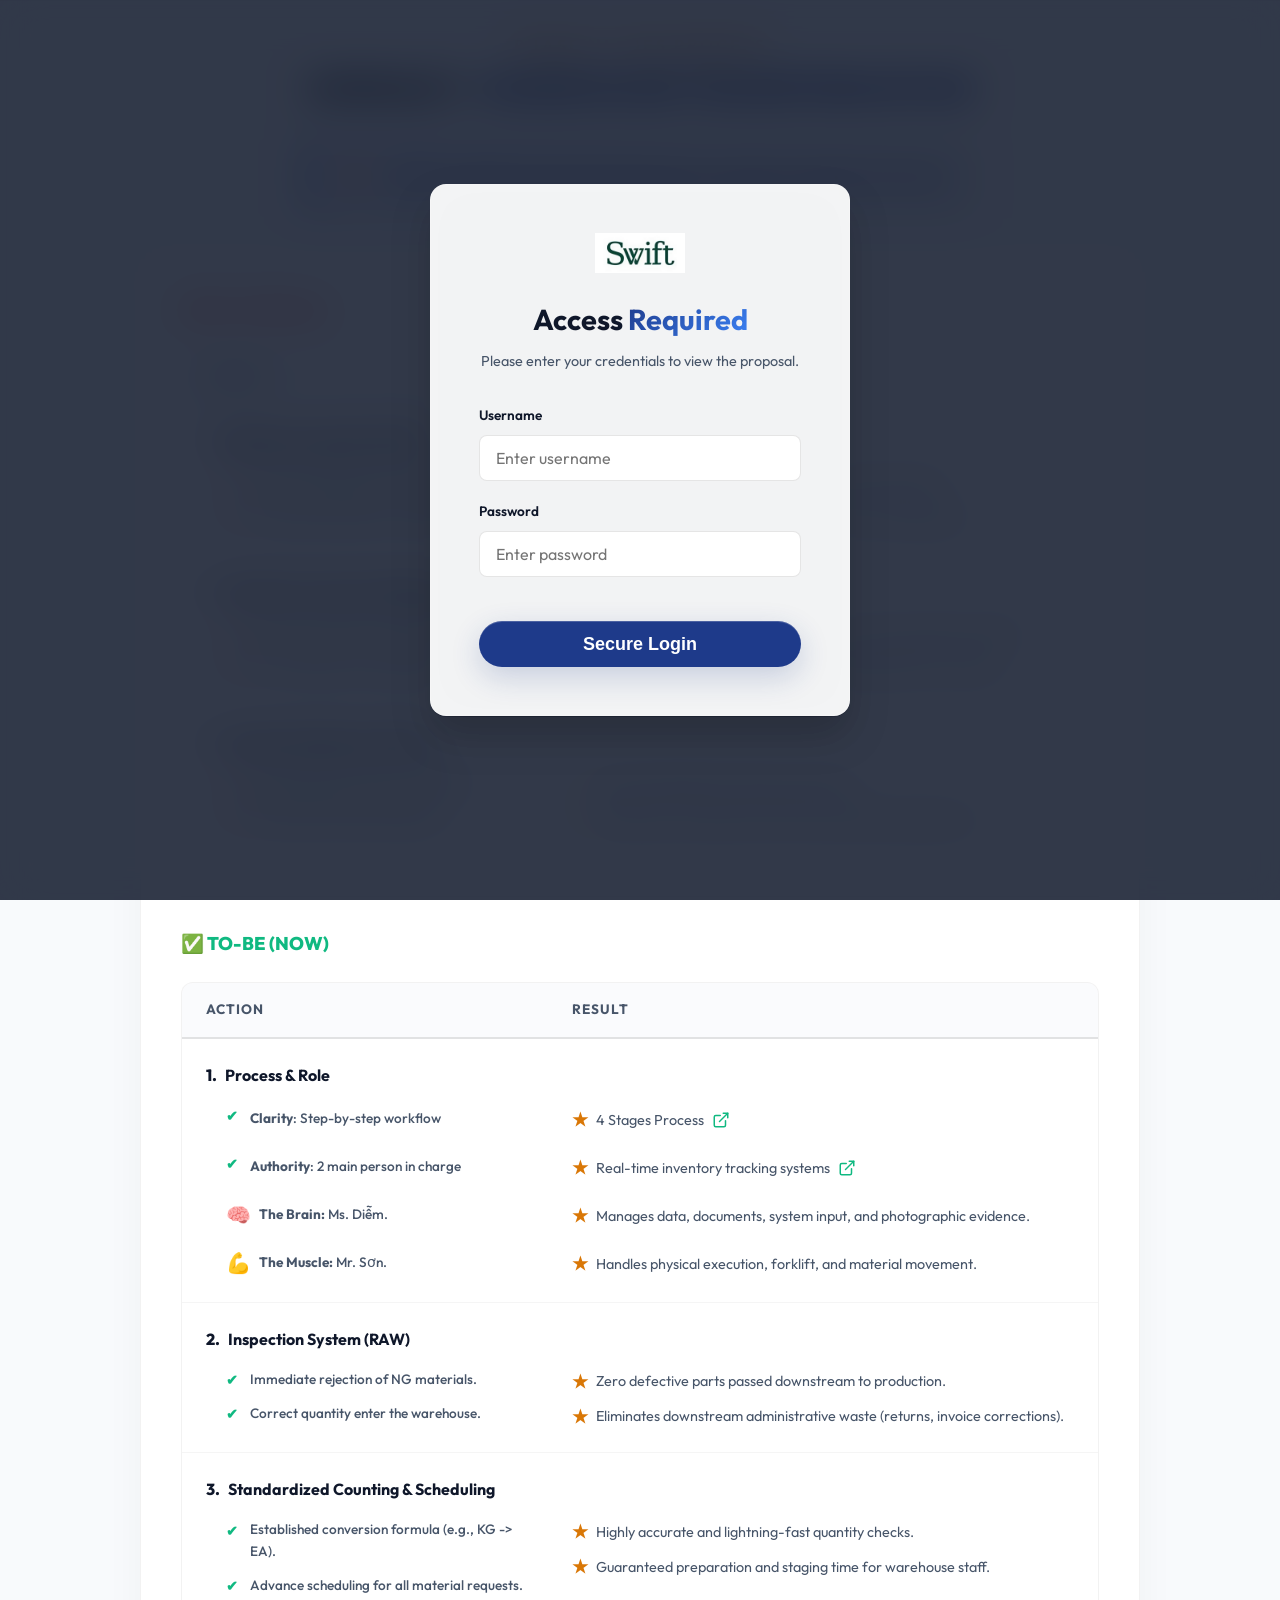
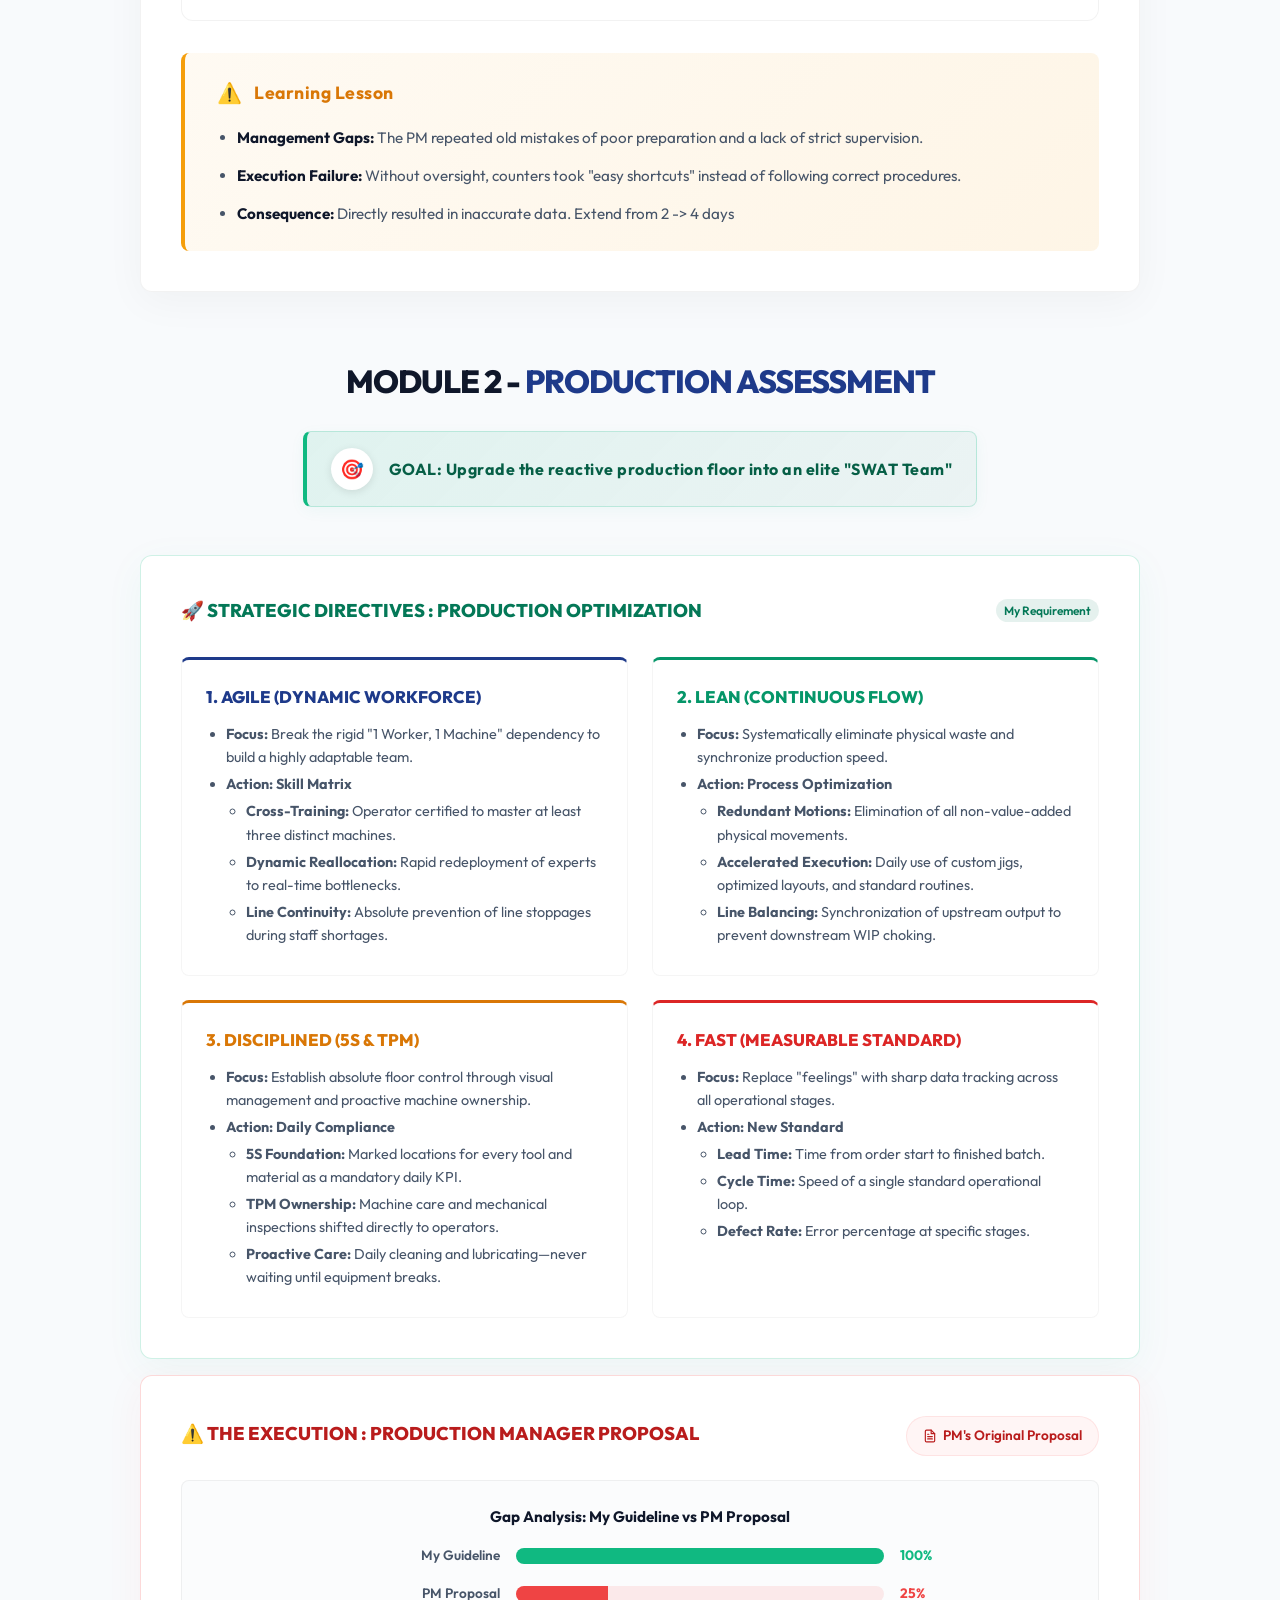
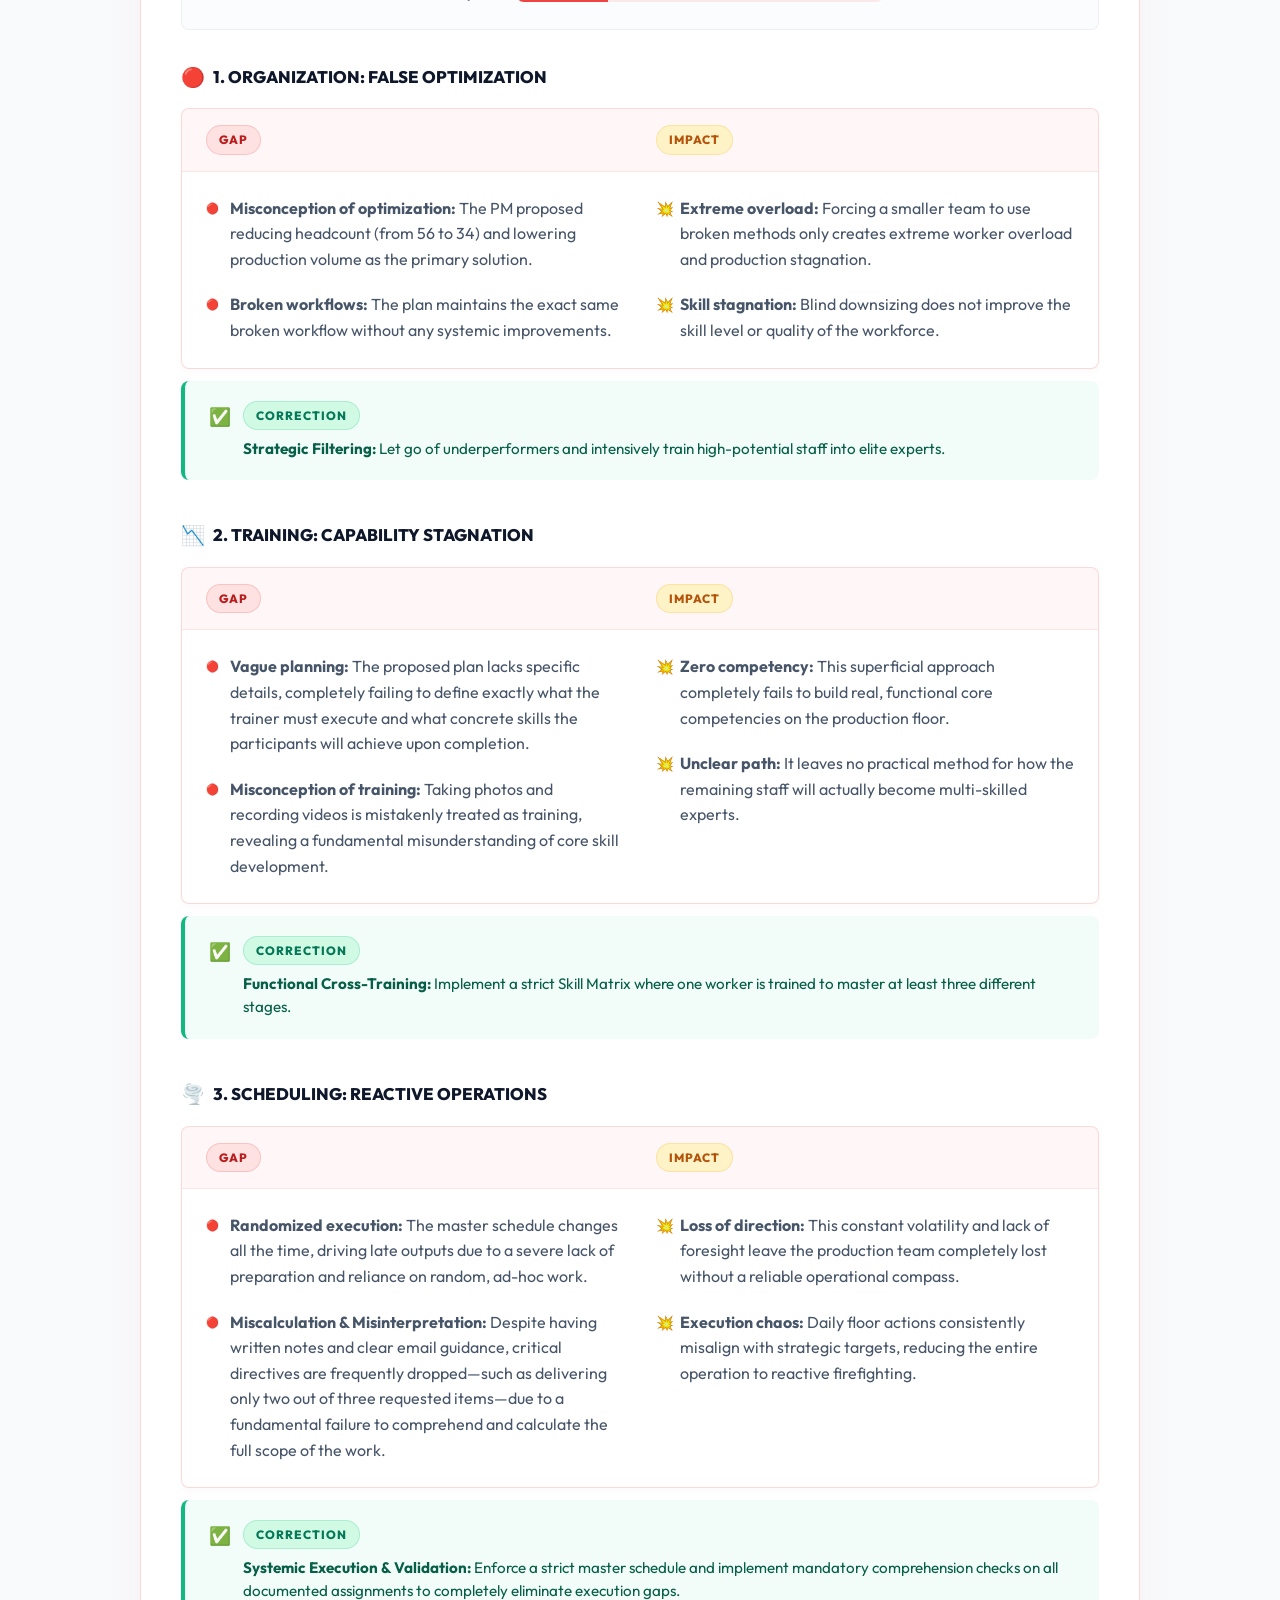
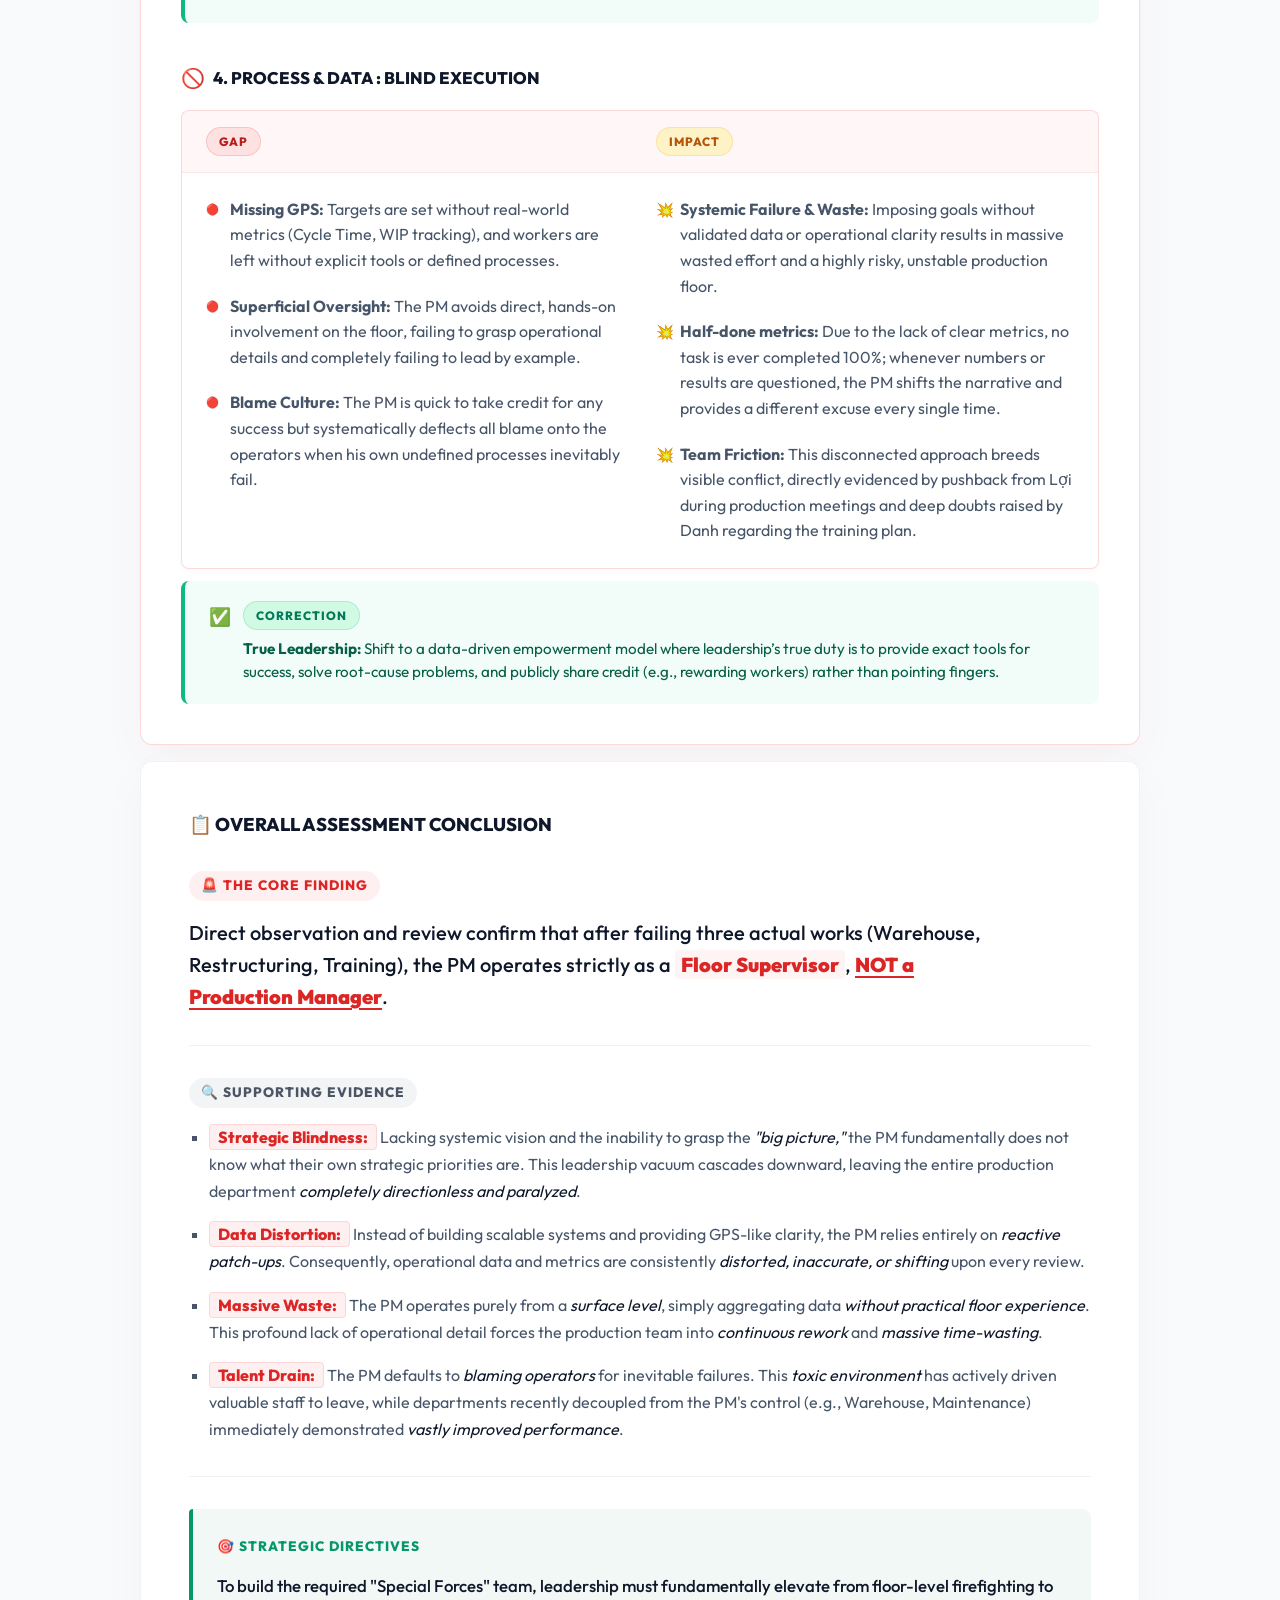
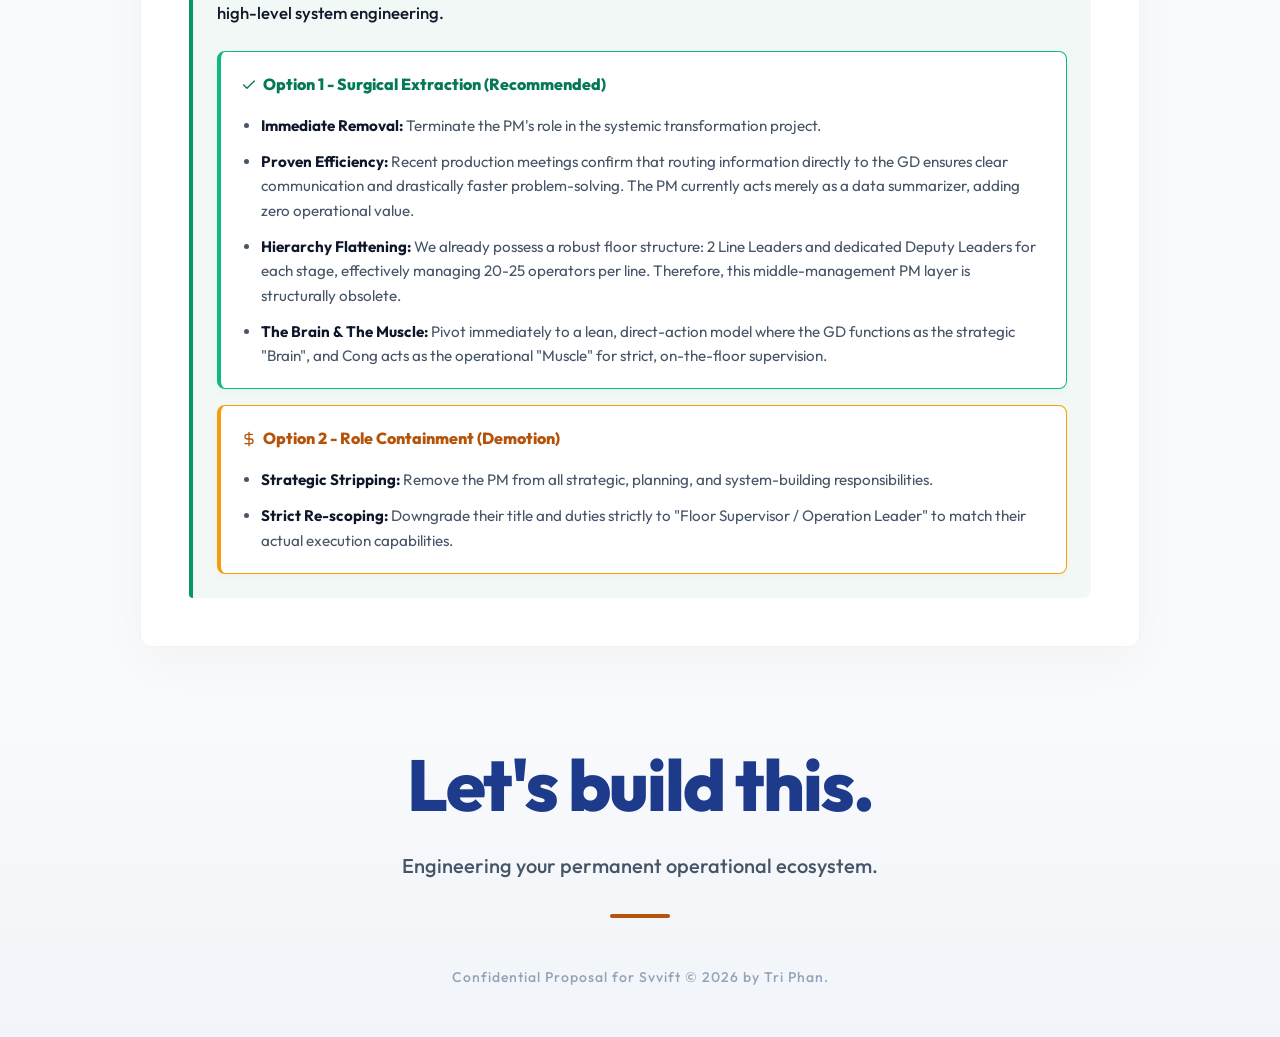
==== commit 0070ae9c: "docs: simplify phase I warehouse goal text" ====
--- a/index.html
+++ b/index.html
@@ -1493,7 +1493,7 @@
                                         🎯
                                     </div>
                                     <div style="font-size: 1rem; font-weight: 700; color: #1E3A8A; line-height: 1.5; letter-spacing: 0.5px;">
-                                        GOAL: Transform manual storage into a fully transparent, real-time trackable asset App.
+                                        GOAL: Transform manual storage into a real-time trackable asset App.
                                     </div>
                                 </div>
                             </div>
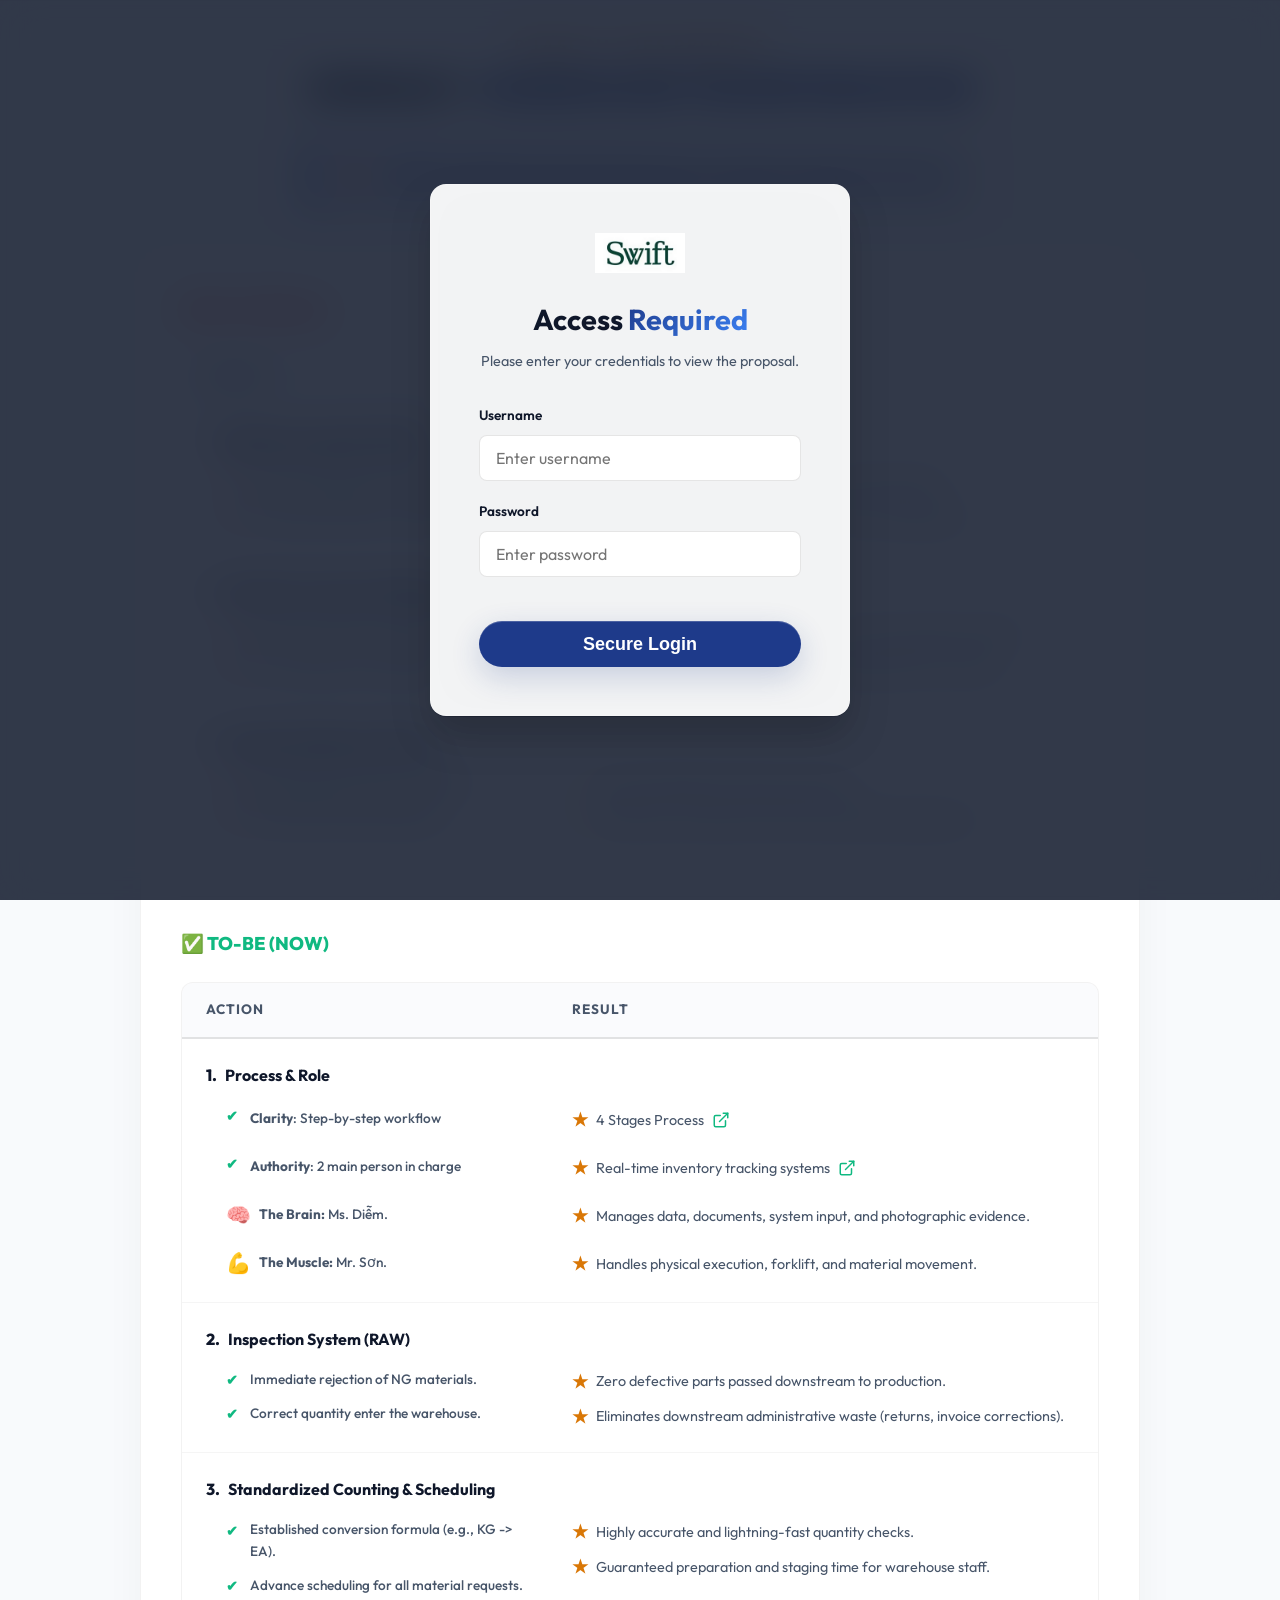
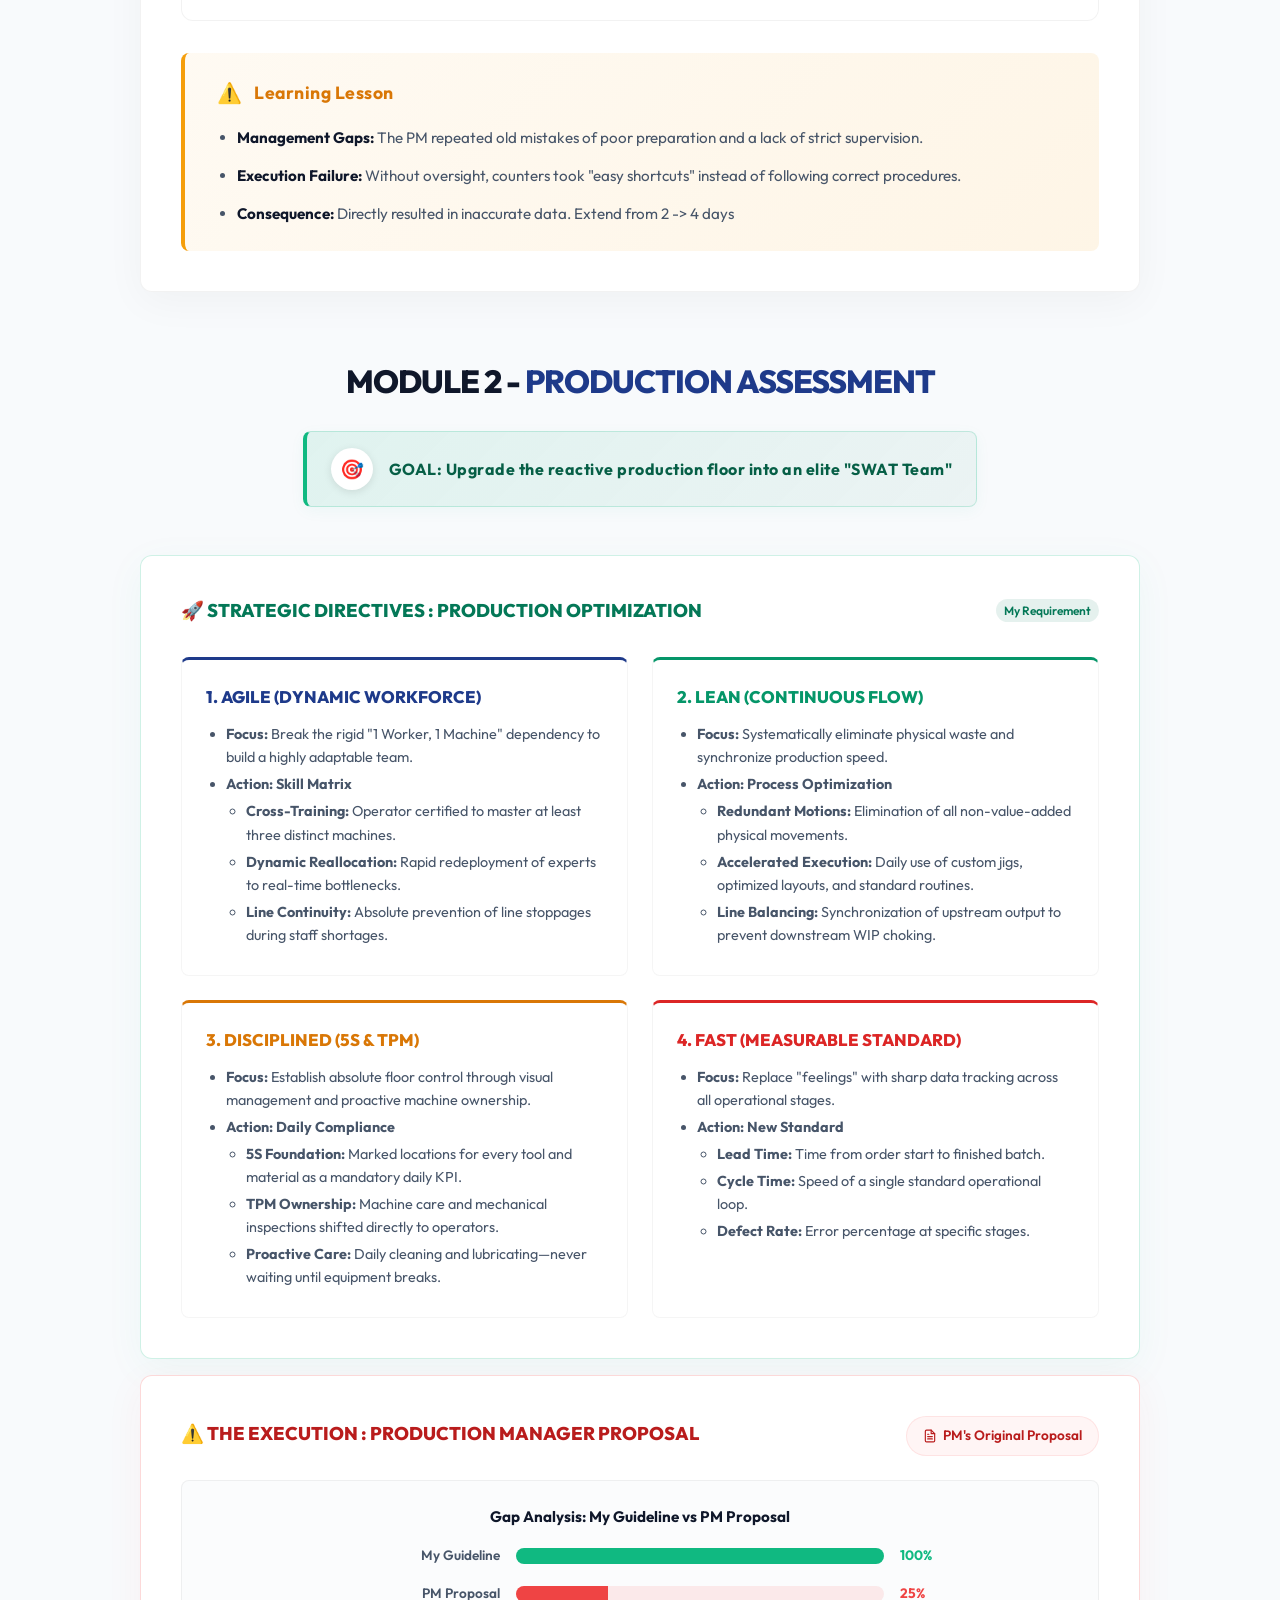
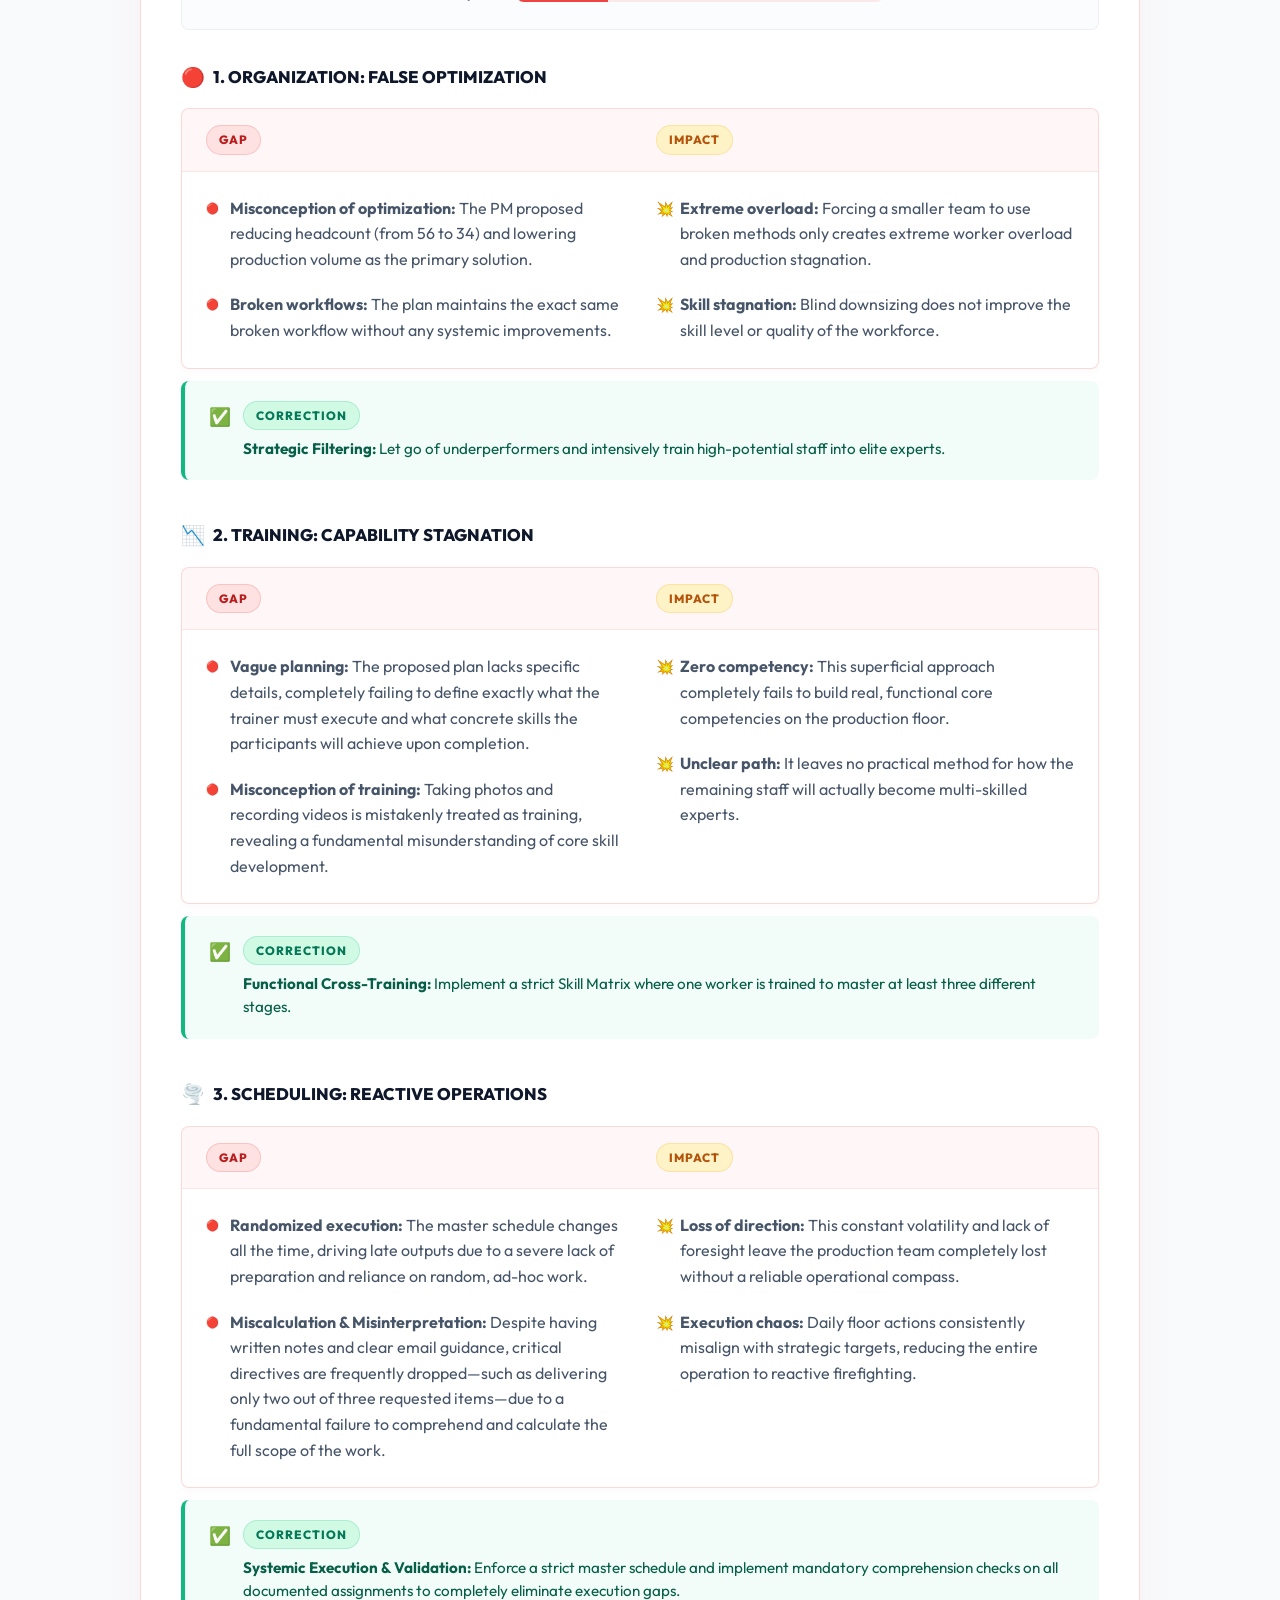
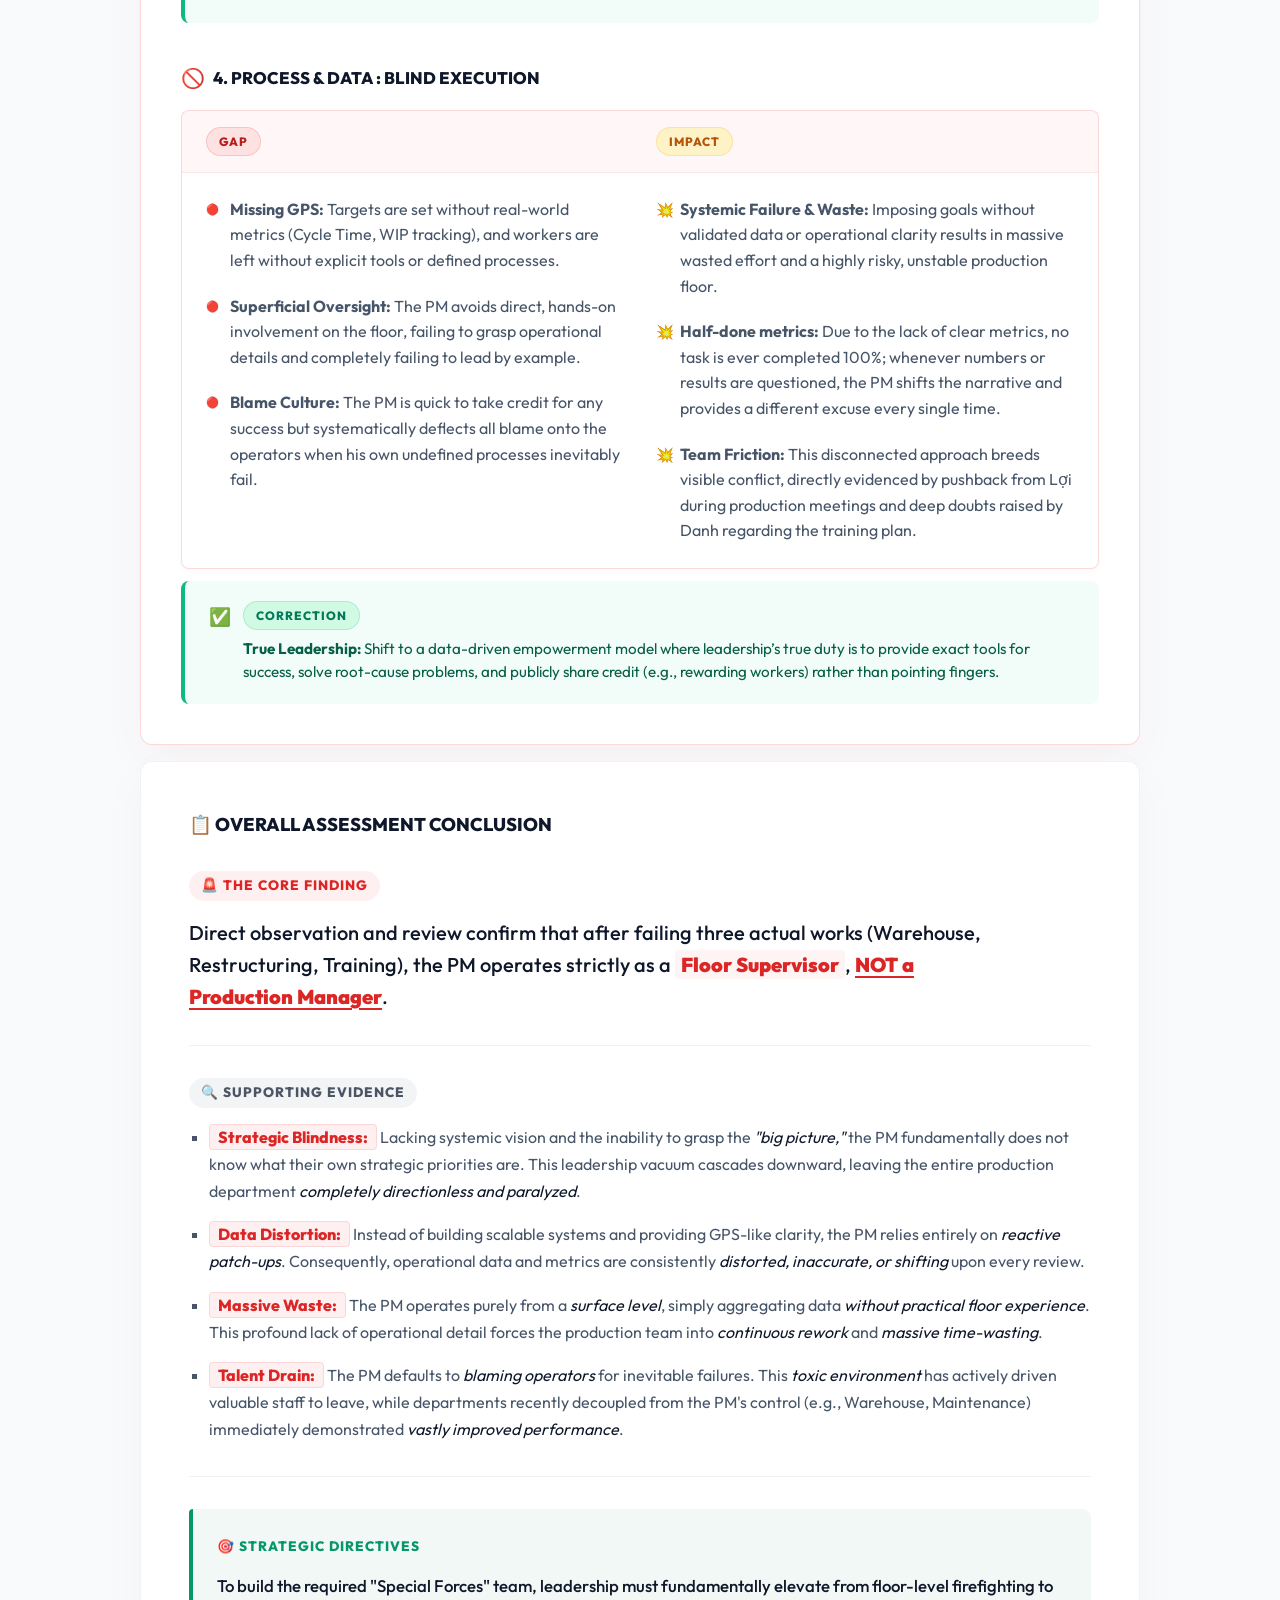
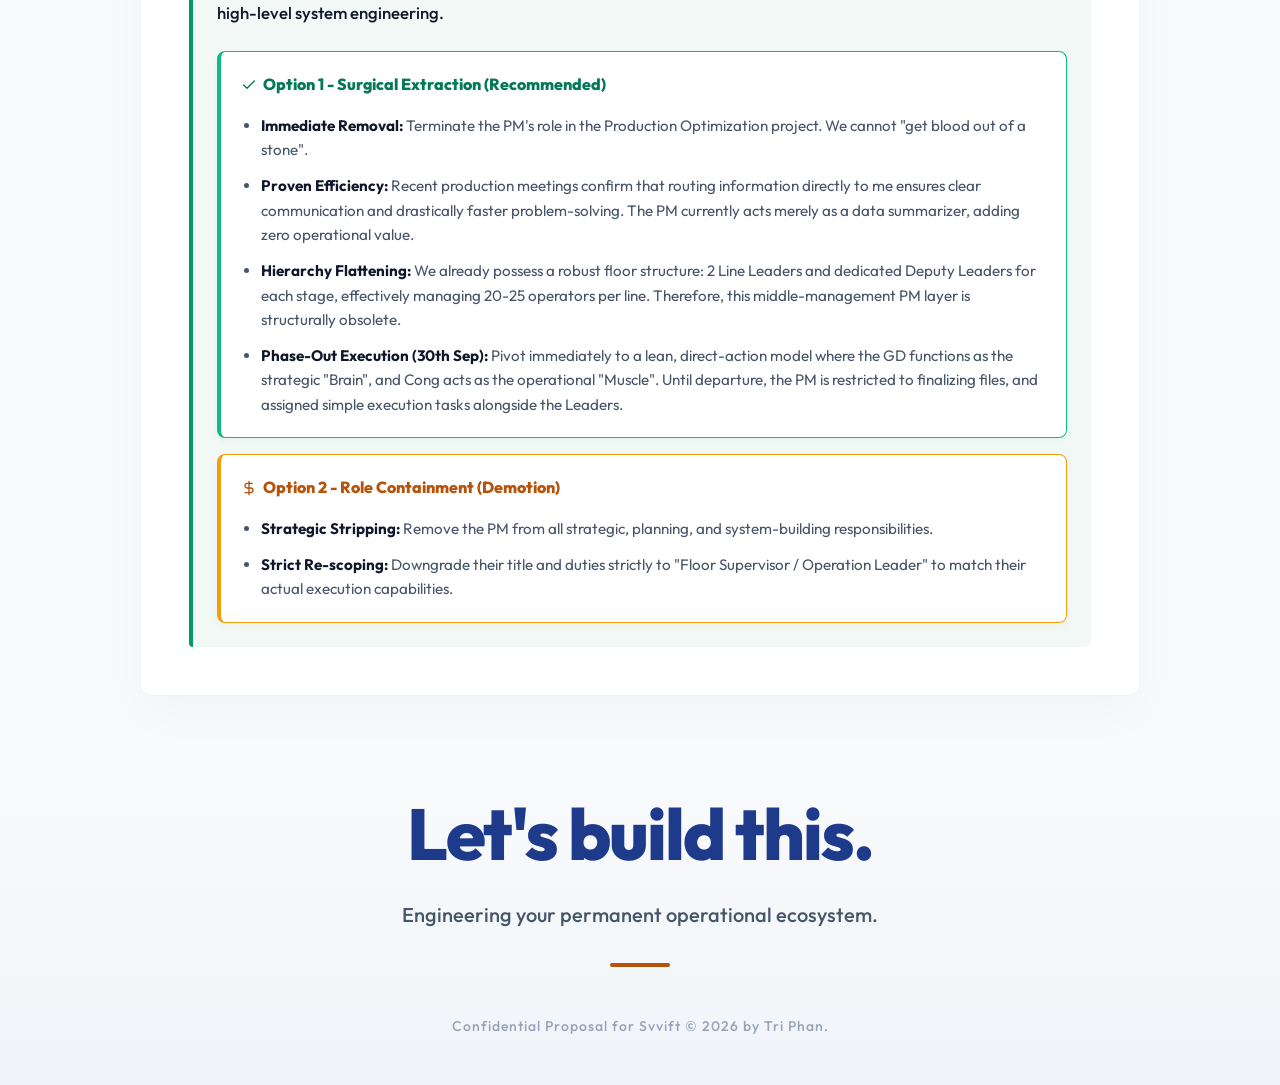
==== commit a55c77aa: "docs: update Option 1 strategic directive content" ====
--- a/index.html
+++ b/index.html
@@ -2023,10 +2023,10 @@
                                             Option 1 - Surgical Extraction (Recommended)
                                         </div>
                                         <ul style="margin: 0; padding-left: 1.25rem; font-size: 0.95rem; color: var(--text-secondary); line-height: 1.6; list-style-type: disc;">
-                                            <li style="margin-bottom: 0.75rem;"><strong style="color: var(--text-primary);">Immediate Removal:</strong> Terminate the PM's role in the systemic transformation project.</li>
-                                            <li style="margin-bottom: 0.75rem;"><strong style="color: var(--text-primary);">Proven Efficiency:</strong> Recent production meetings confirm that routing information directly to the GD ensures clear communication and drastically faster problem-solving. The PM currently acts merely as a data summarizer, adding zero operational value.</li>
+                                            <li style="margin-bottom: 0.75rem;"><strong style="color: var(--text-primary);">Immediate Removal:</strong> Terminate the PM's role in the Production Optimization project. We cannot "get blood out of a stone".</li>
+                                            <li style="margin-bottom: 0.75rem;"><strong style="color: var(--text-primary);">Proven Efficiency:</strong> Recent production meetings confirm that routing information directly to me ensures clear communication and drastically faster problem-solving. The PM currently acts merely as a data summarizer, adding zero operational value.</li>
                                             <li style="margin-bottom: 0.75rem;"><strong style="color: var(--text-primary);">Hierarchy Flattening:</strong> We already possess a robust floor structure: 2 Line Leaders and dedicated Deputy Leaders for each stage, effectively managing 20-25 operators per line. Therefore, this middle-management PM layer is structurally obsolete.</li>
-                                            <li><strong style="color: var(--text-primary);">The Brain & The Muscle:</strong> Pivot immediately to a lean, direct-action model where the GD functions as the strategic "Brain", and Cong acts as the operational "Muscle" for strict, on-the-floor supervision.</li>
+                                            <li><strong style="color: var(--text-primary);">Phase-Out Execution (30th Sep):</strong> Pivot immediately to a lean, direct-action model where the GD functions as the strategic "Brain", and Cong acts as the operational "Muscle". Until departure, the PM is restricted to finalizing files, and assigned simple execution tasks alongside the Leaders.</li>
                                         </ul>
                                     </div>
                                     
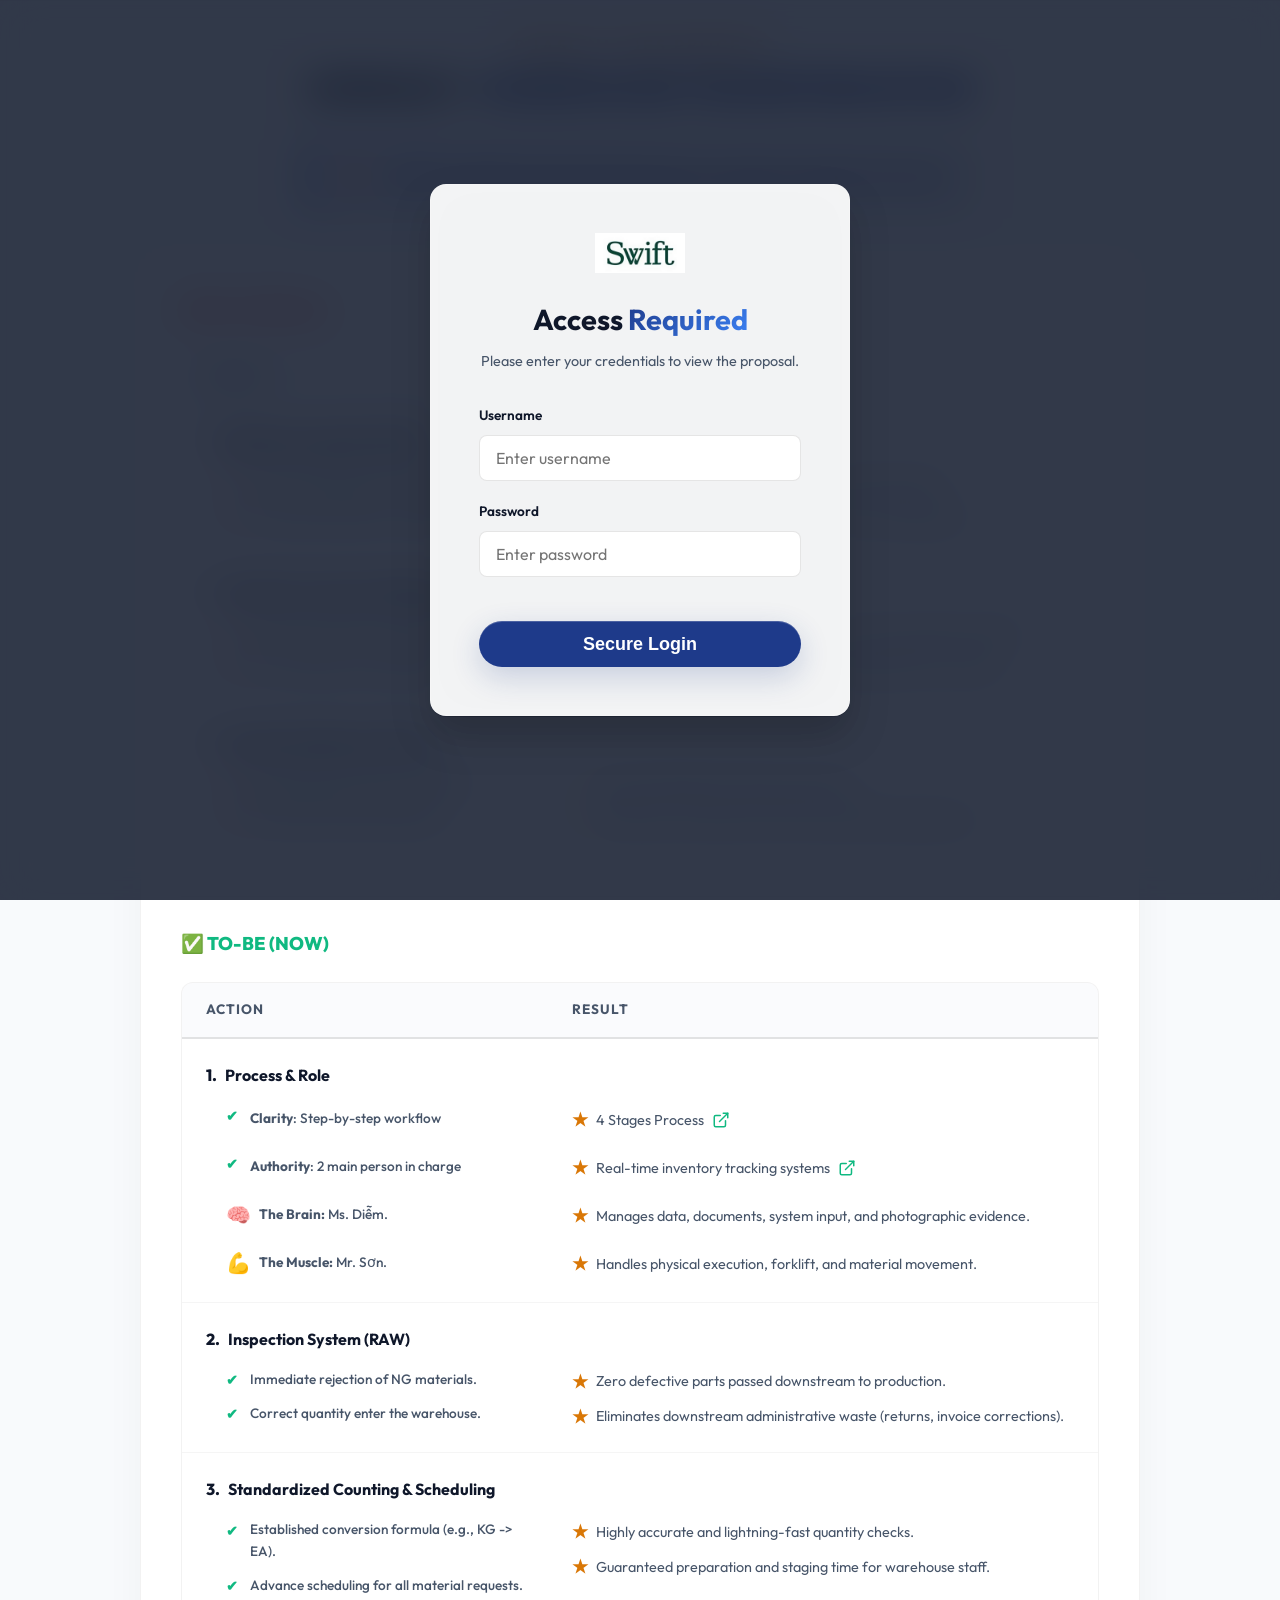
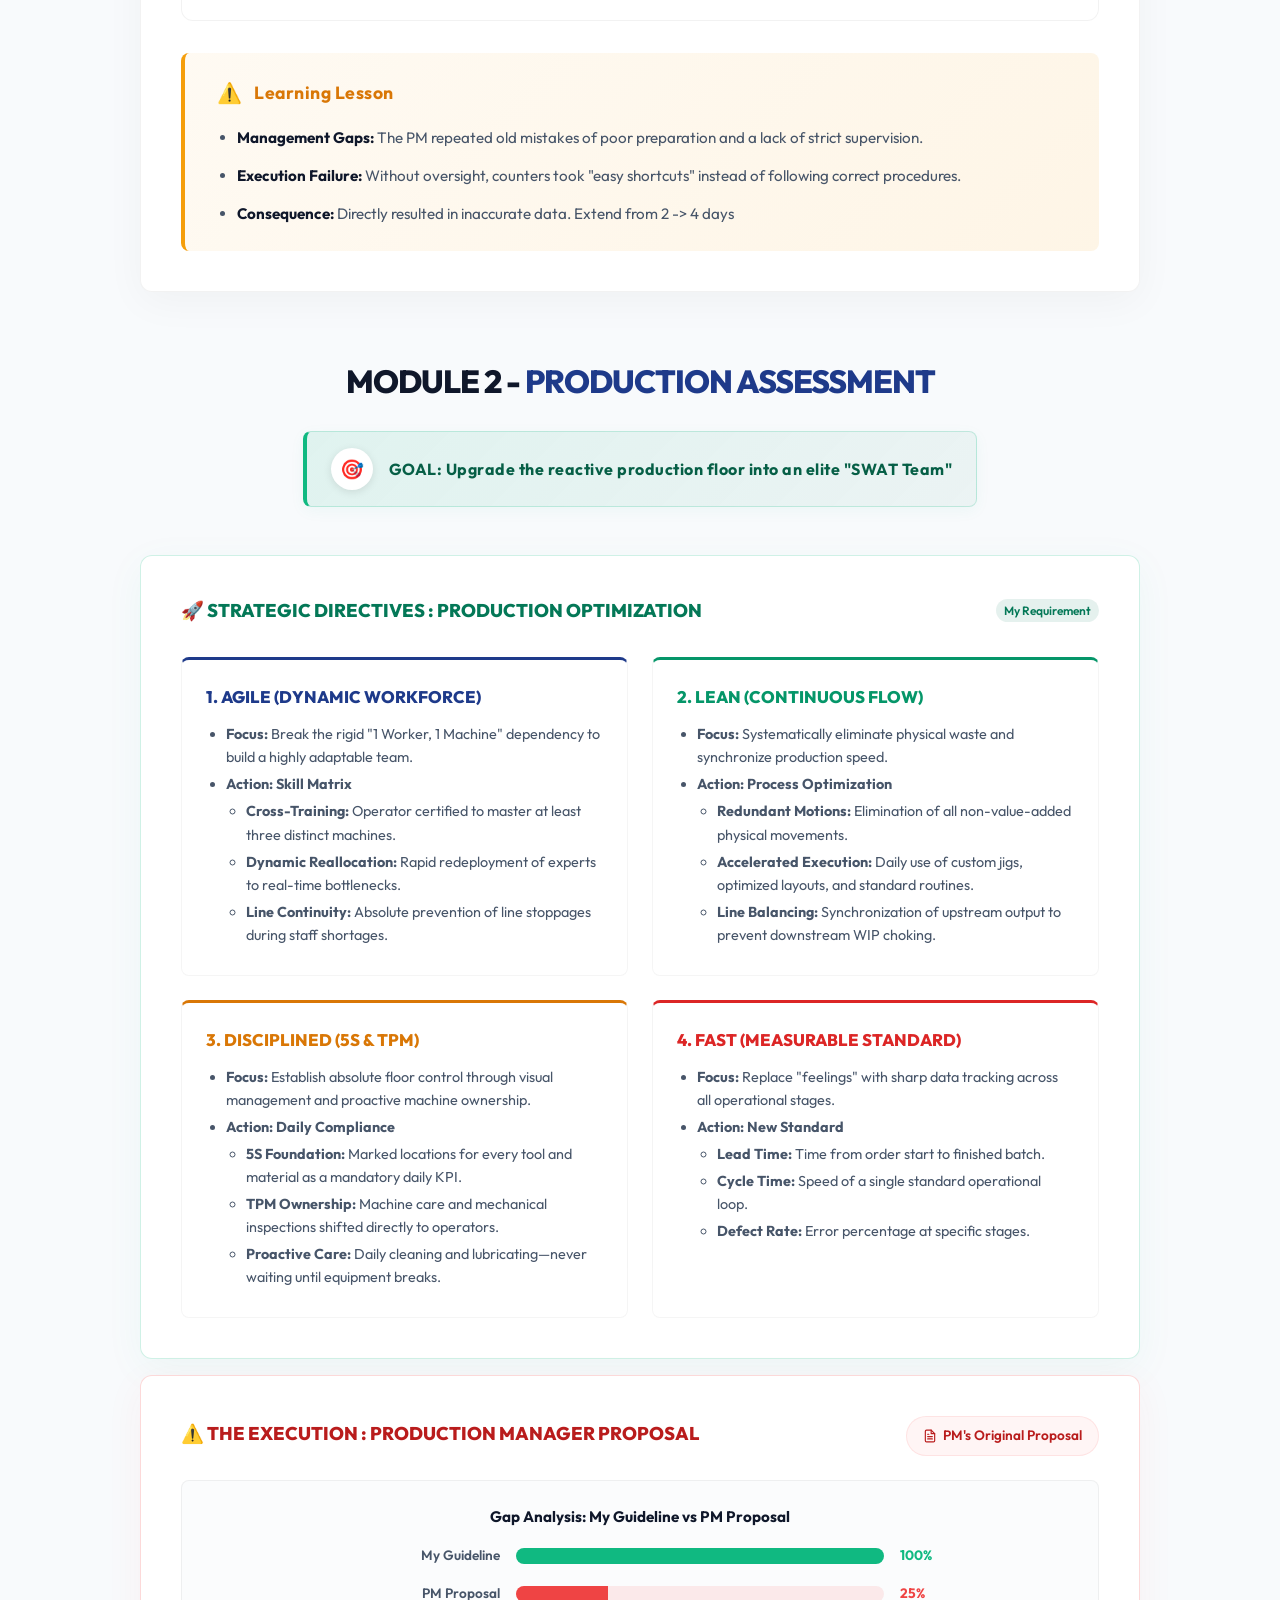
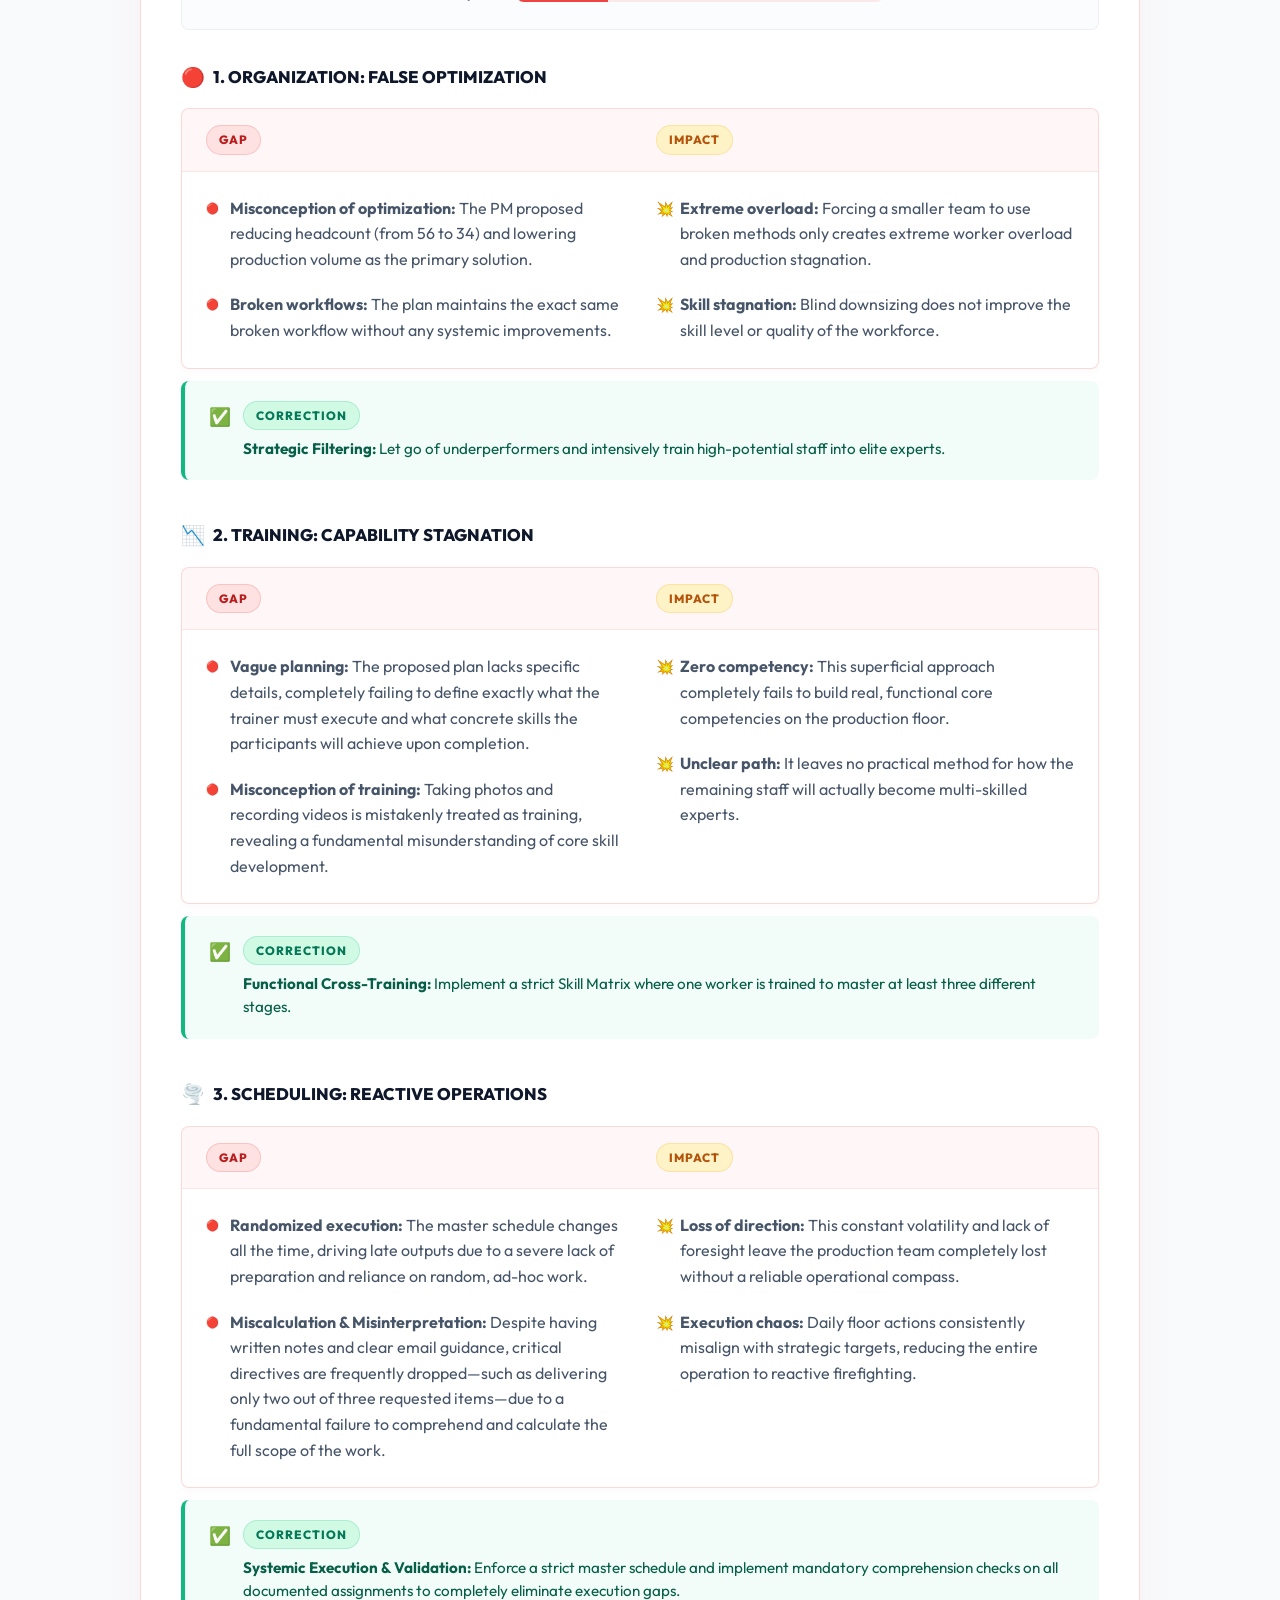
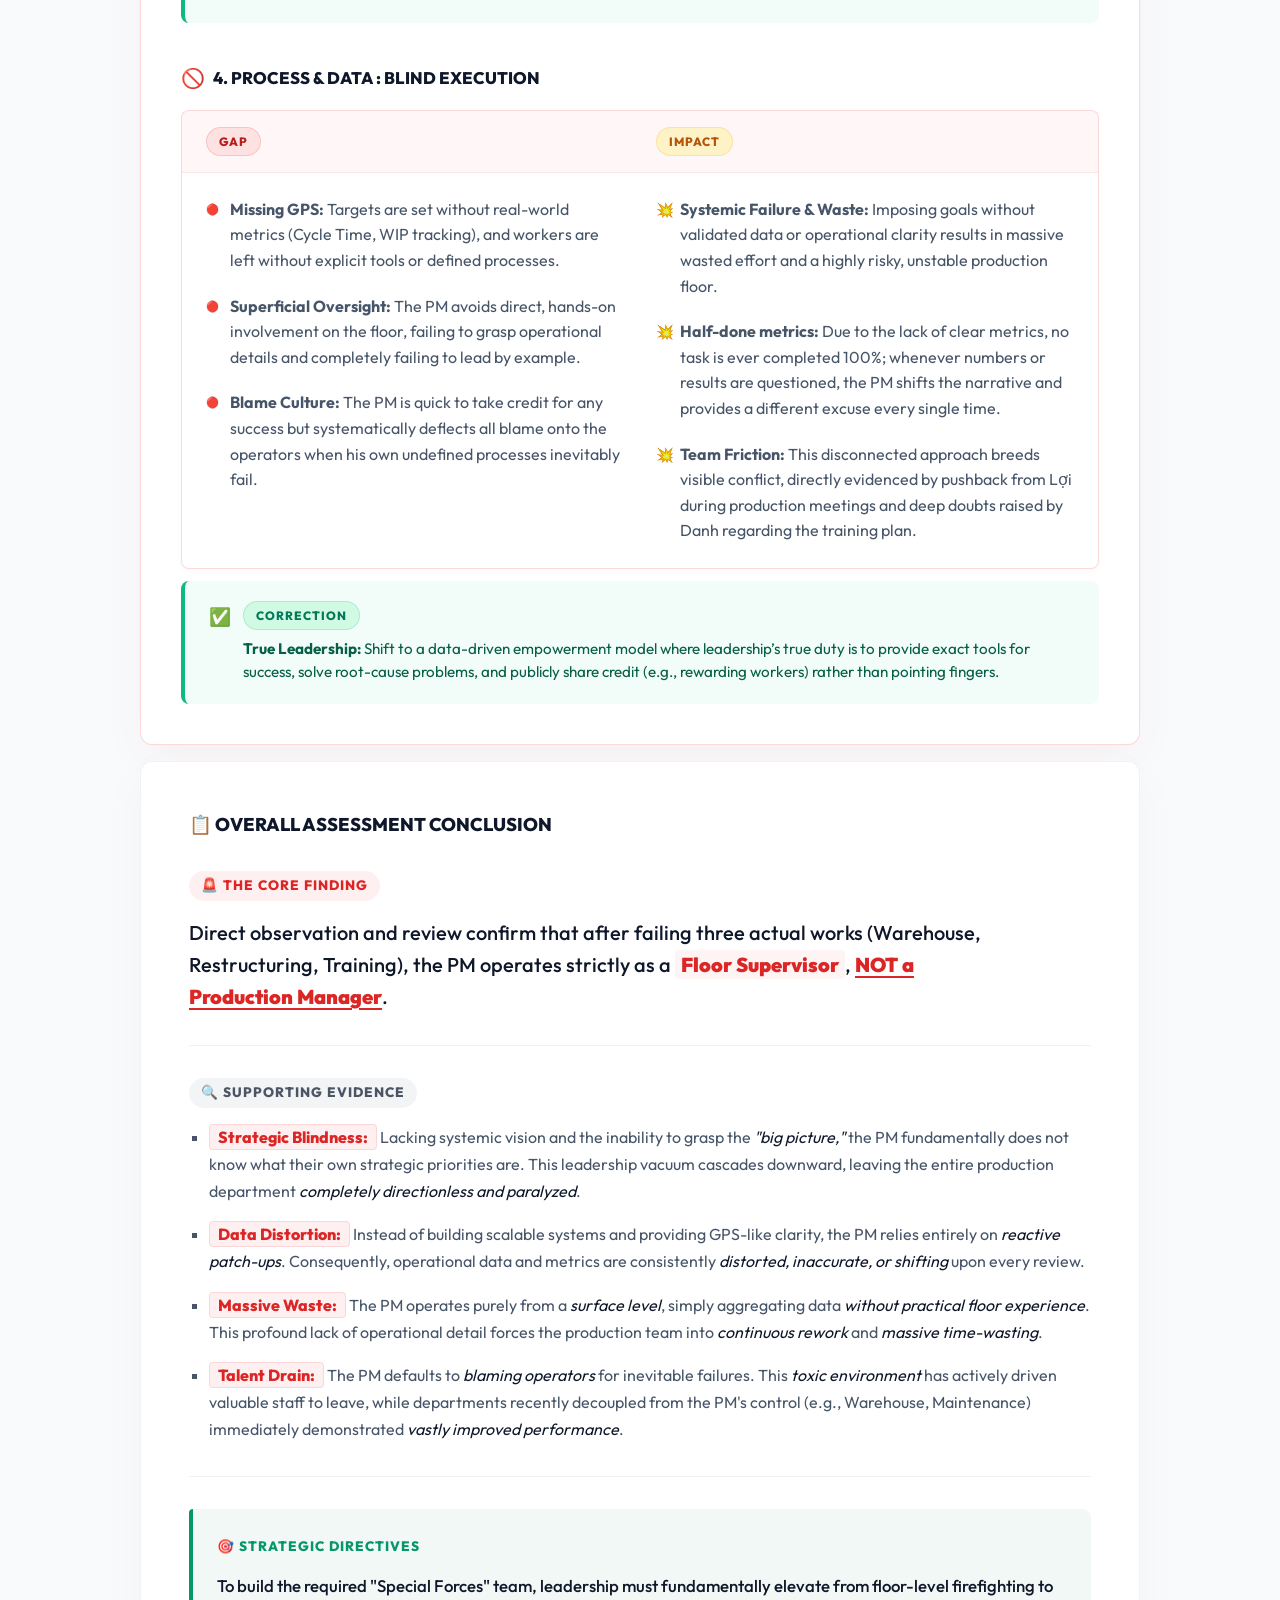
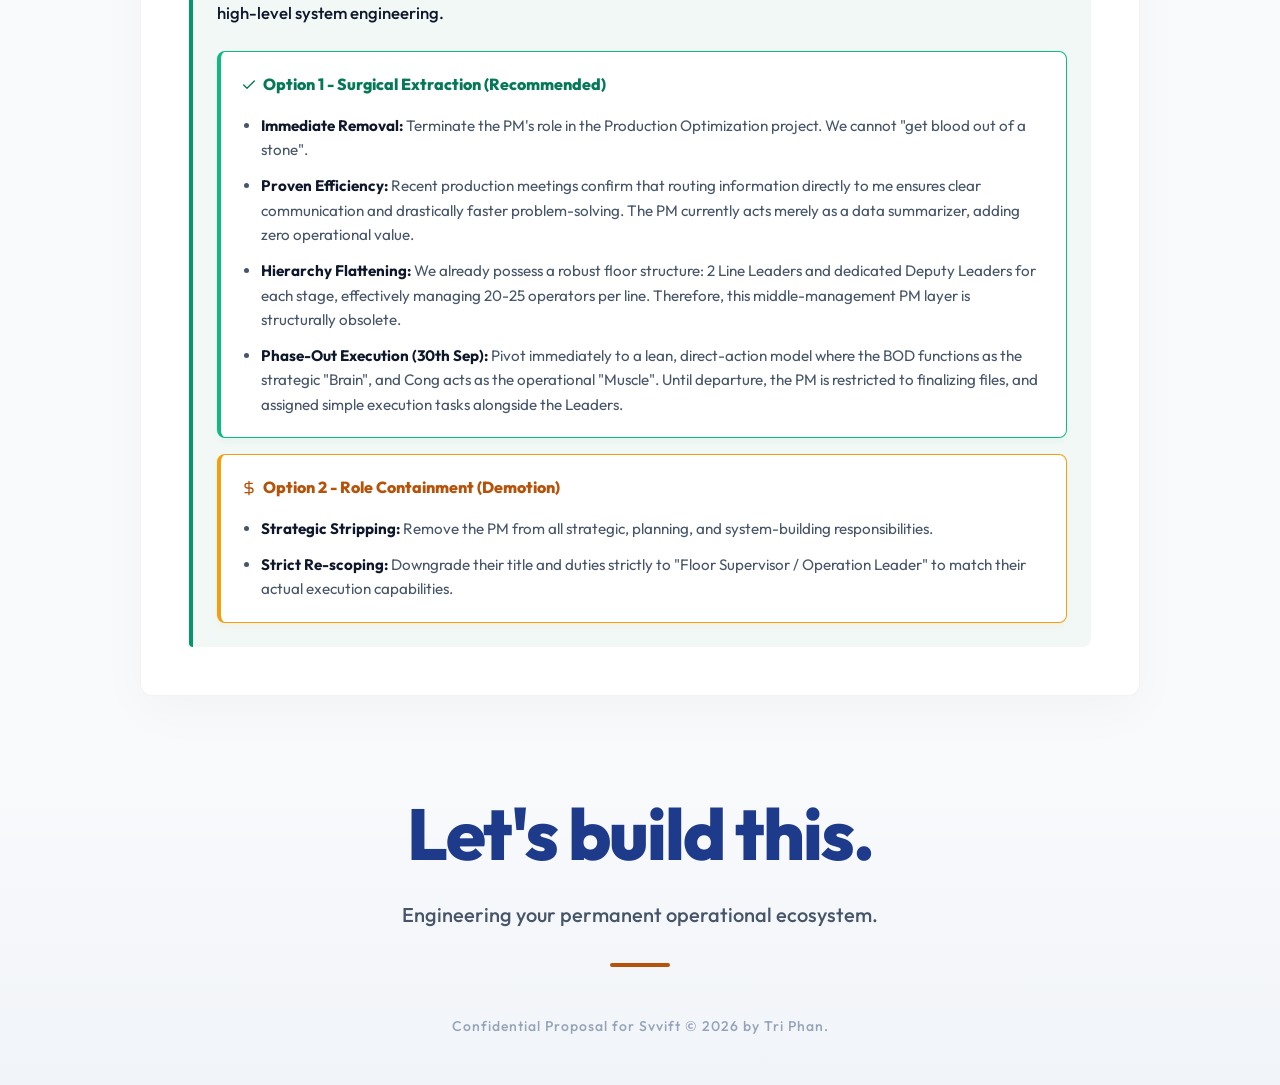
==== commit f891f785: "docs: update Phase-Out Execution to BOD" ====
--- a/index.html
+++ b/index.html
@@ -2026,7 +2026,7 @@
                                             <li style="margin-bottom: 0.75rem;"><strong style="color: var(--text-primary);">Immediate Removal:</strong> Terminate the PM's role in the Production Optimization project. We cannot "get blood out of a stone".</li>
                                             <li style="margin-bottom: 0.75rem;"><strong style="color: var(--text-primary);">Proven Efficiency:</strong> Recent production meetings confirm that routing information directly to me ensures clear communication and drastically faster problem-solving. The PM currently acts merely as a data summarizer, adding zero operational value.</li>
                                             <li style="margin-bottom: 0.75rem;"><strong style="color: var(--text-primary);">Hierarchy Flattening:</strong> We already possess a robust floor structure: 2 Line Leaders and dedicated Deputy Leaders for each stage, effectively managing 20-25 operators per line. Therefore, this middle-management PM layer is structurally obsolete.</li>
-                                            <li><strong style="color: var(--text-primary);">Phase-Out Execution (30th Sep):</strong> Pivot immediately to a lean, direct-action model where the GD functions as the strategic "Brain", and Cong acts as the operational "Muscle". Until departure, the PM is restricted to finalizing files, and assigned simple execution tasks alongside the Leaders.</li>
+                                            <li><strong style="color: var(--text-primary);">Phase-Out Execution (30th Sep):</strong> Pivot immediately to a lean, direct-action model where the BOD functions as the strategic "Brain", and Cong acts as the operational "Muscle". Until departure, the PM is restricted to finalizing files, and assigned simple execution tasks alongside the Leaders.</li>
                                         </ul>
                                     </div>
                                     
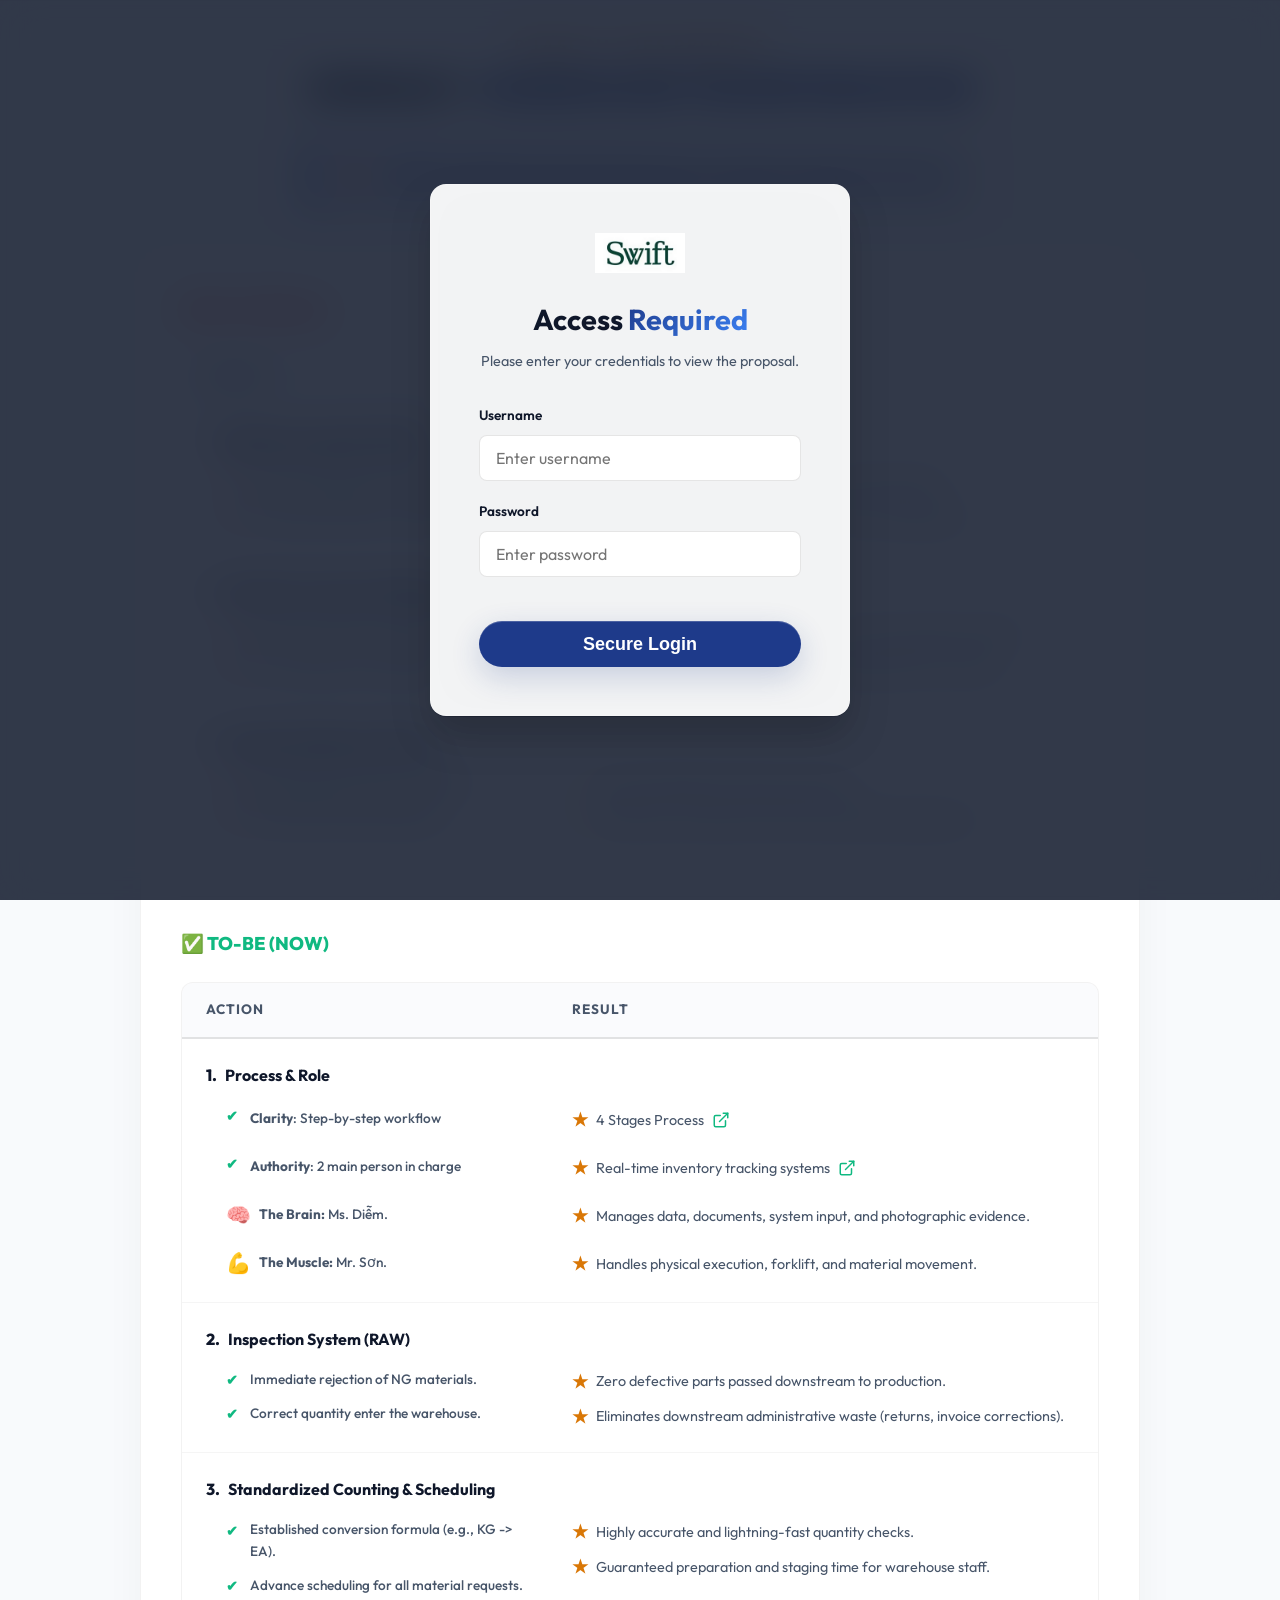
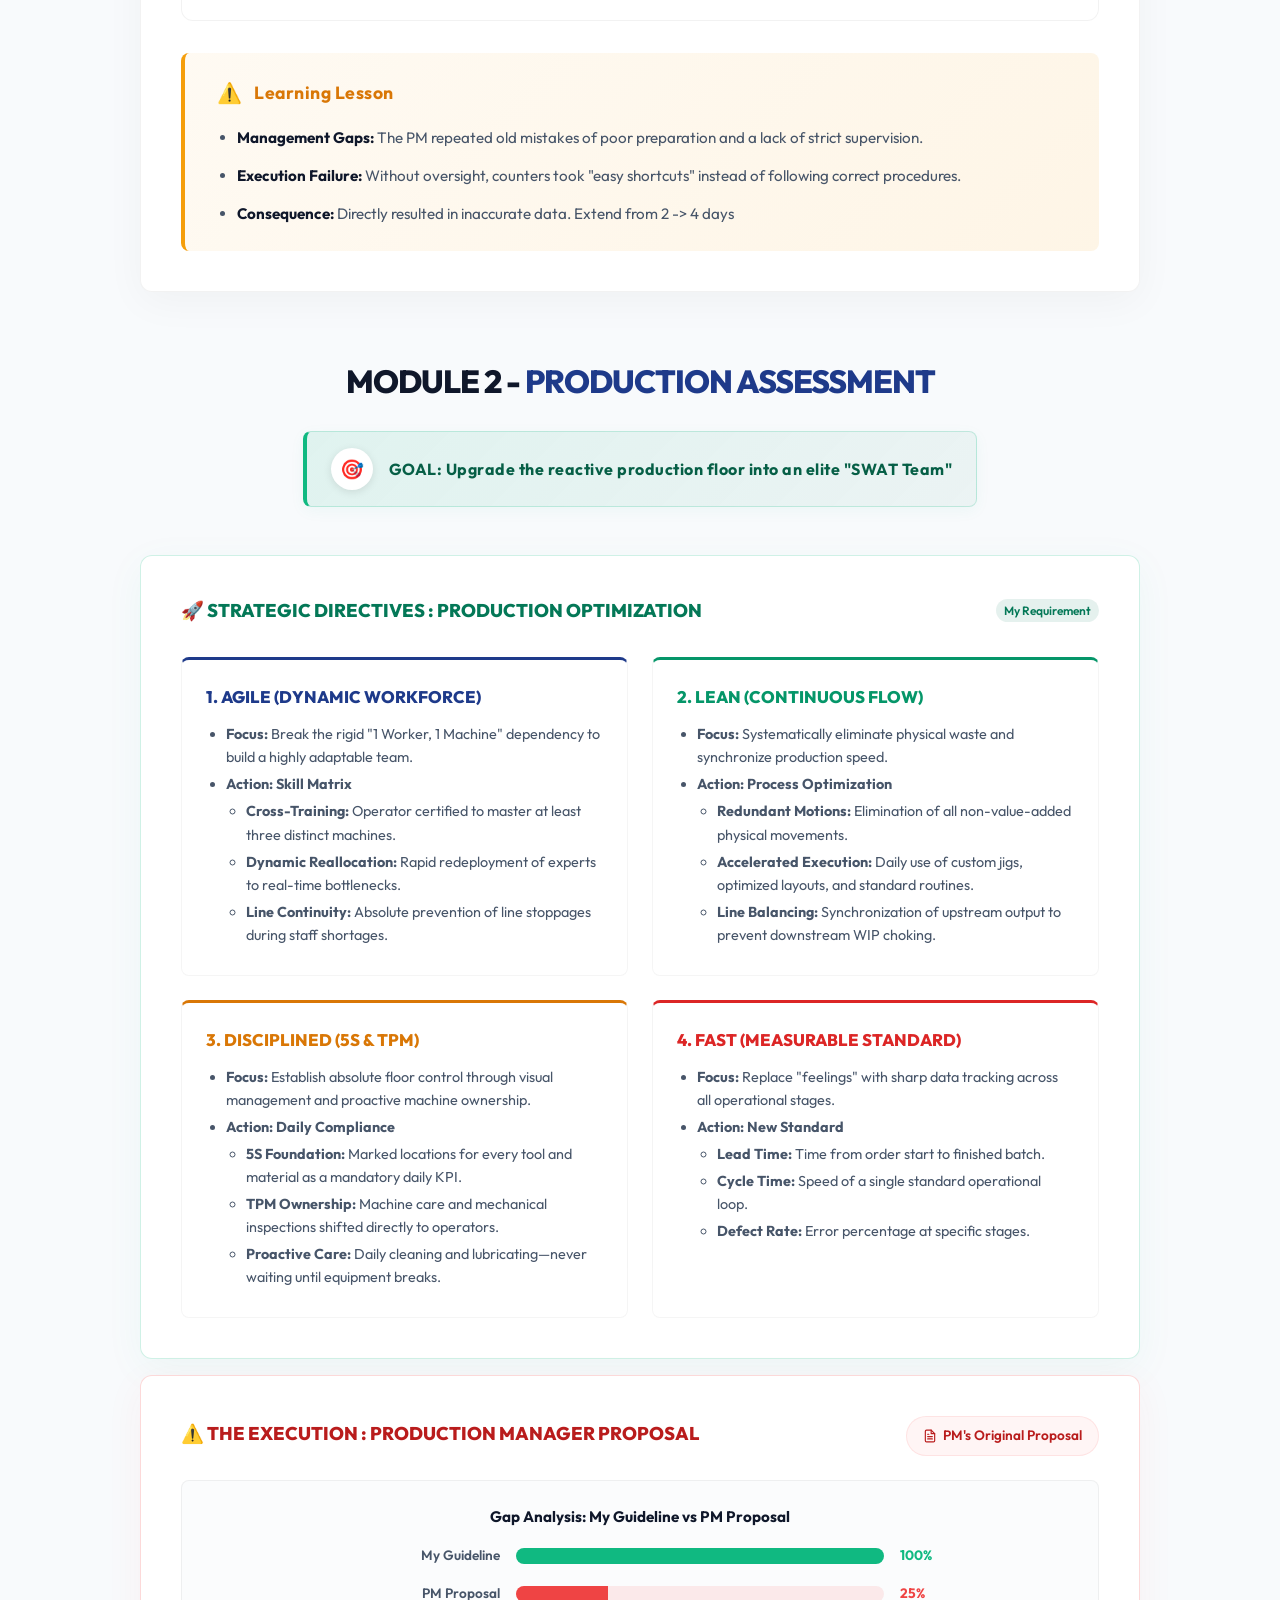
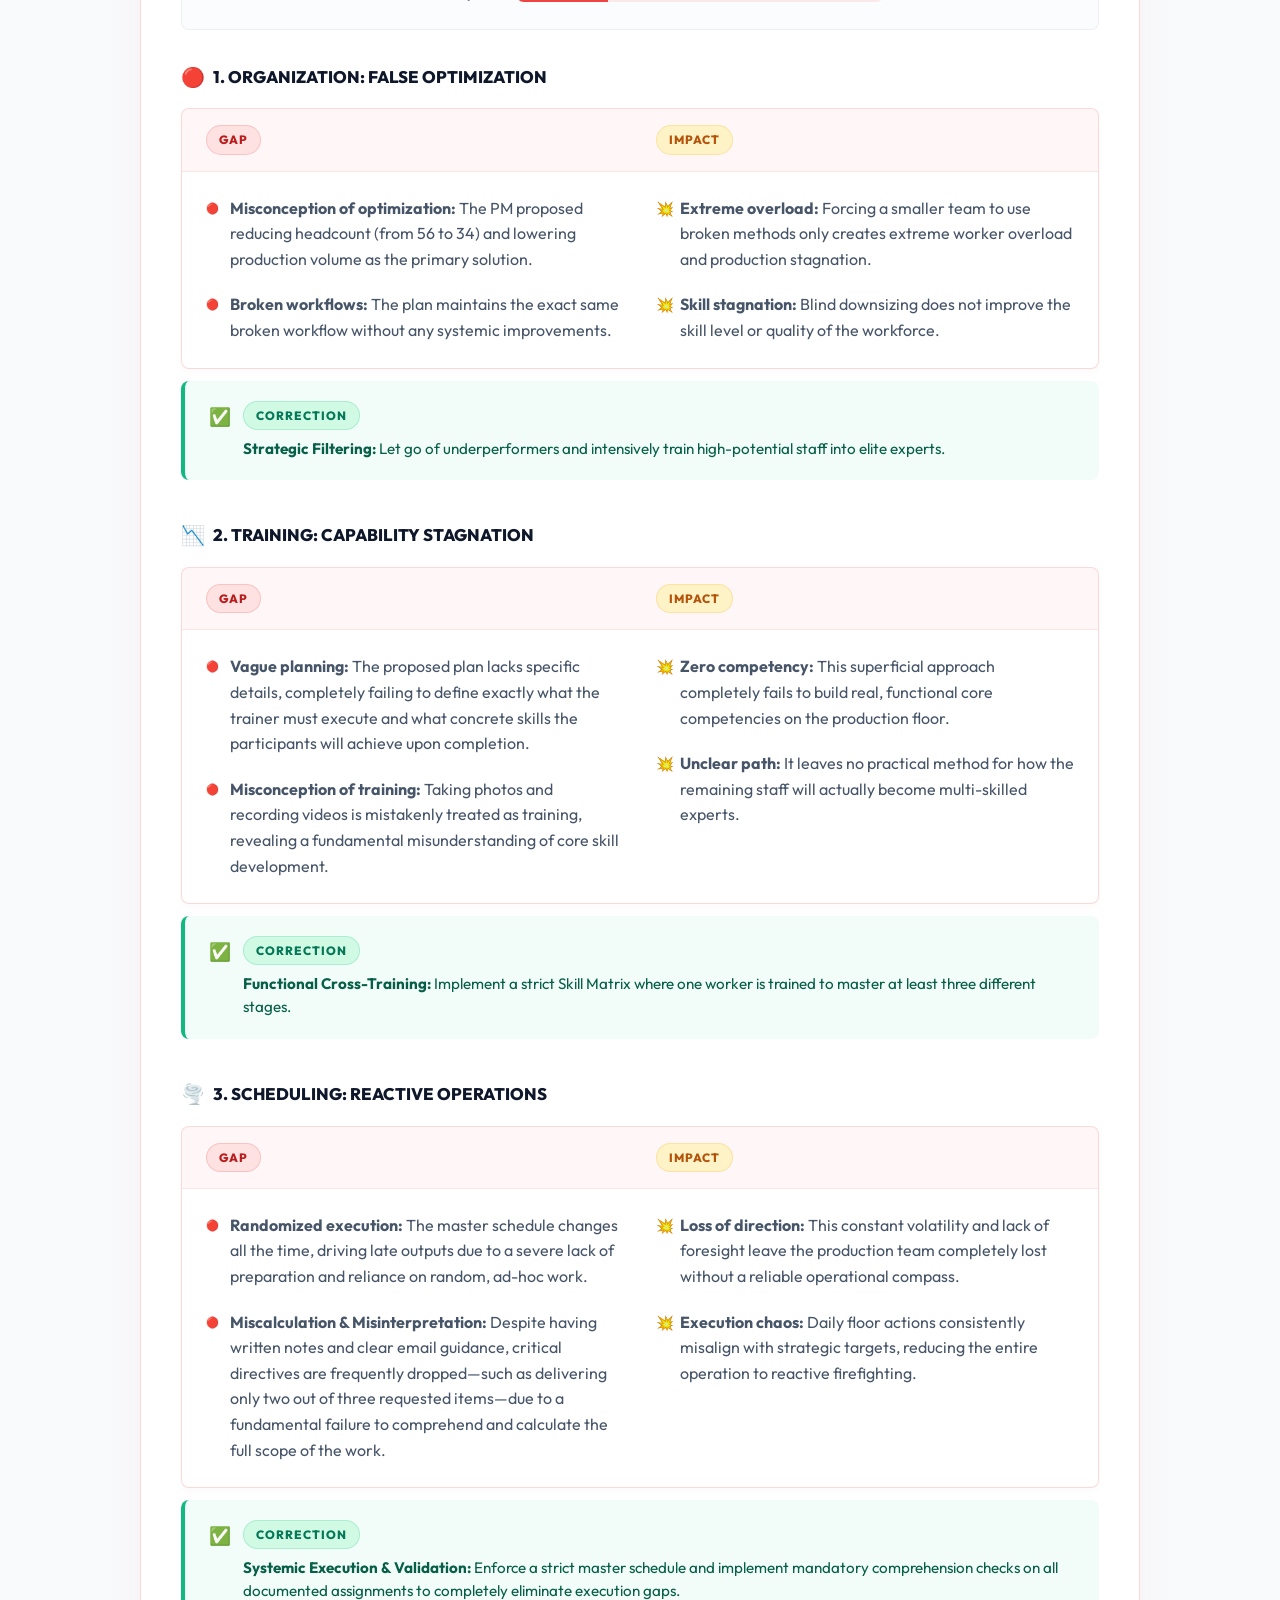
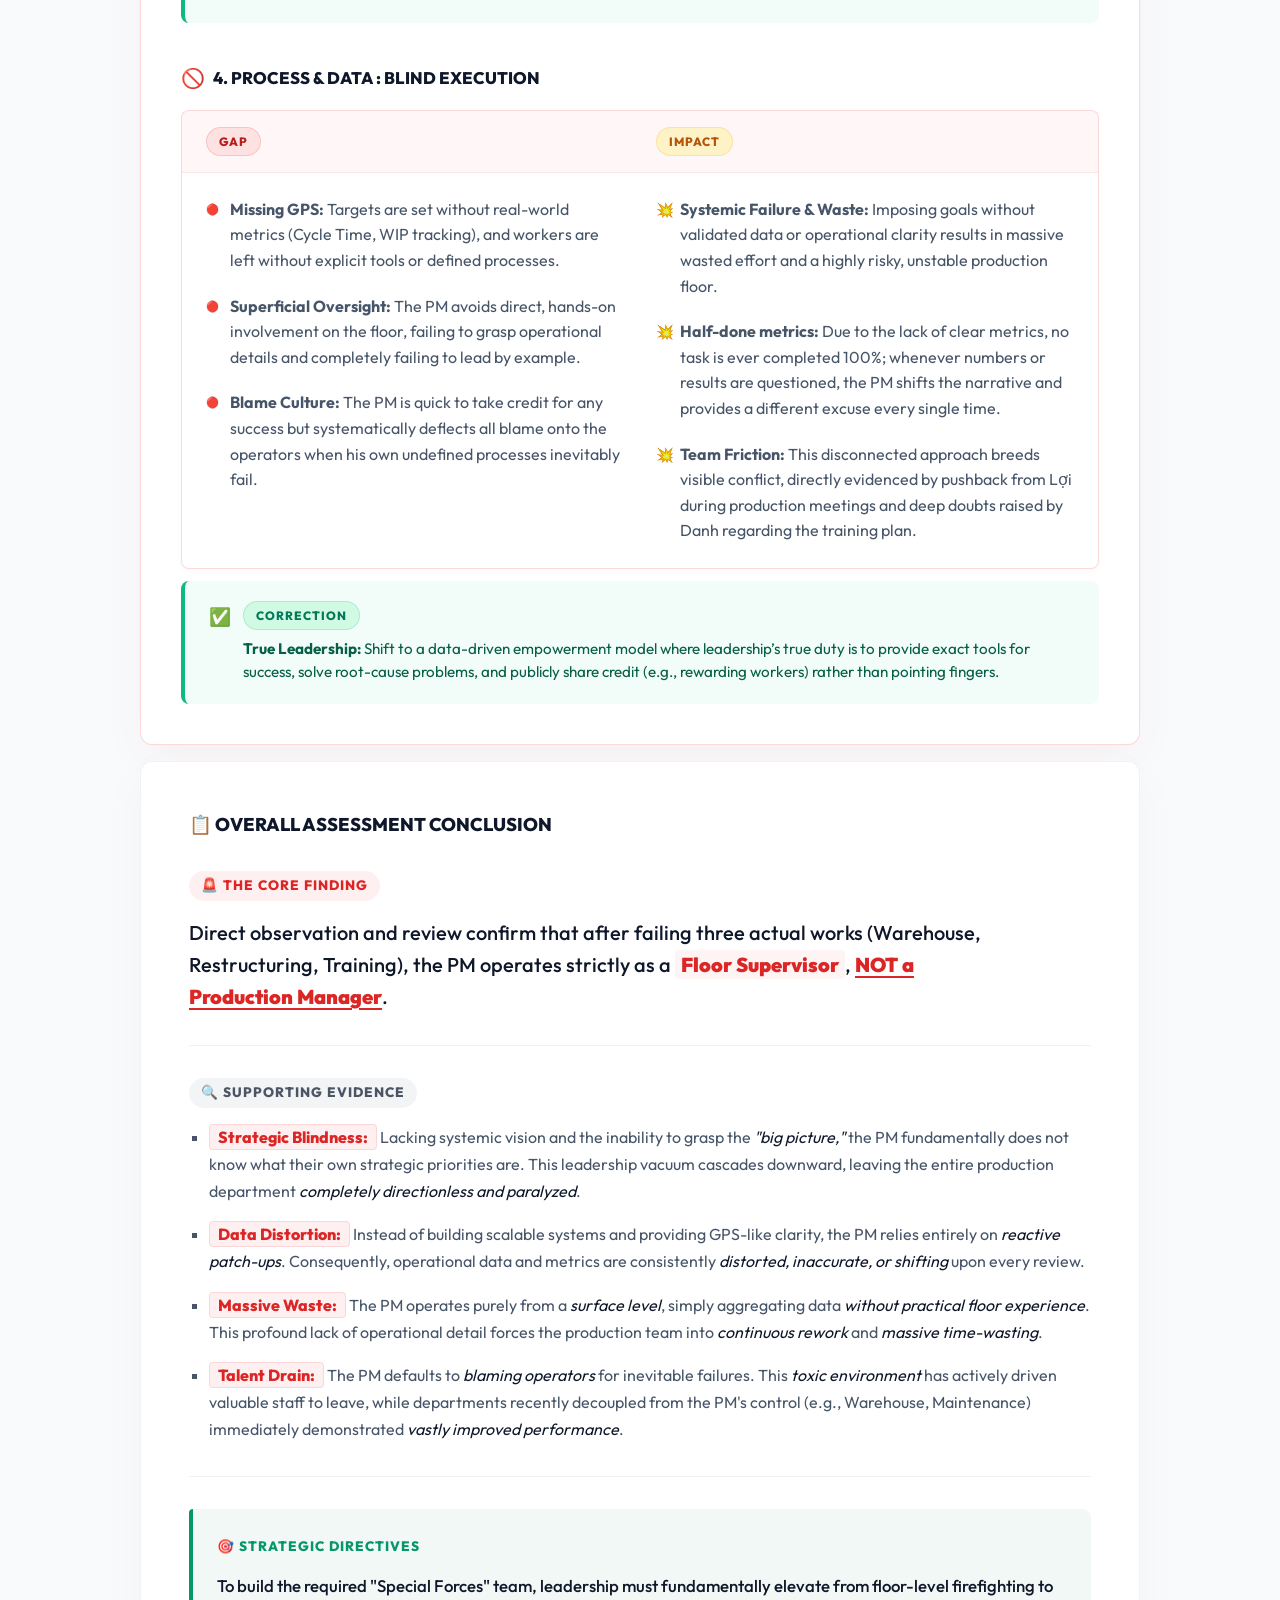
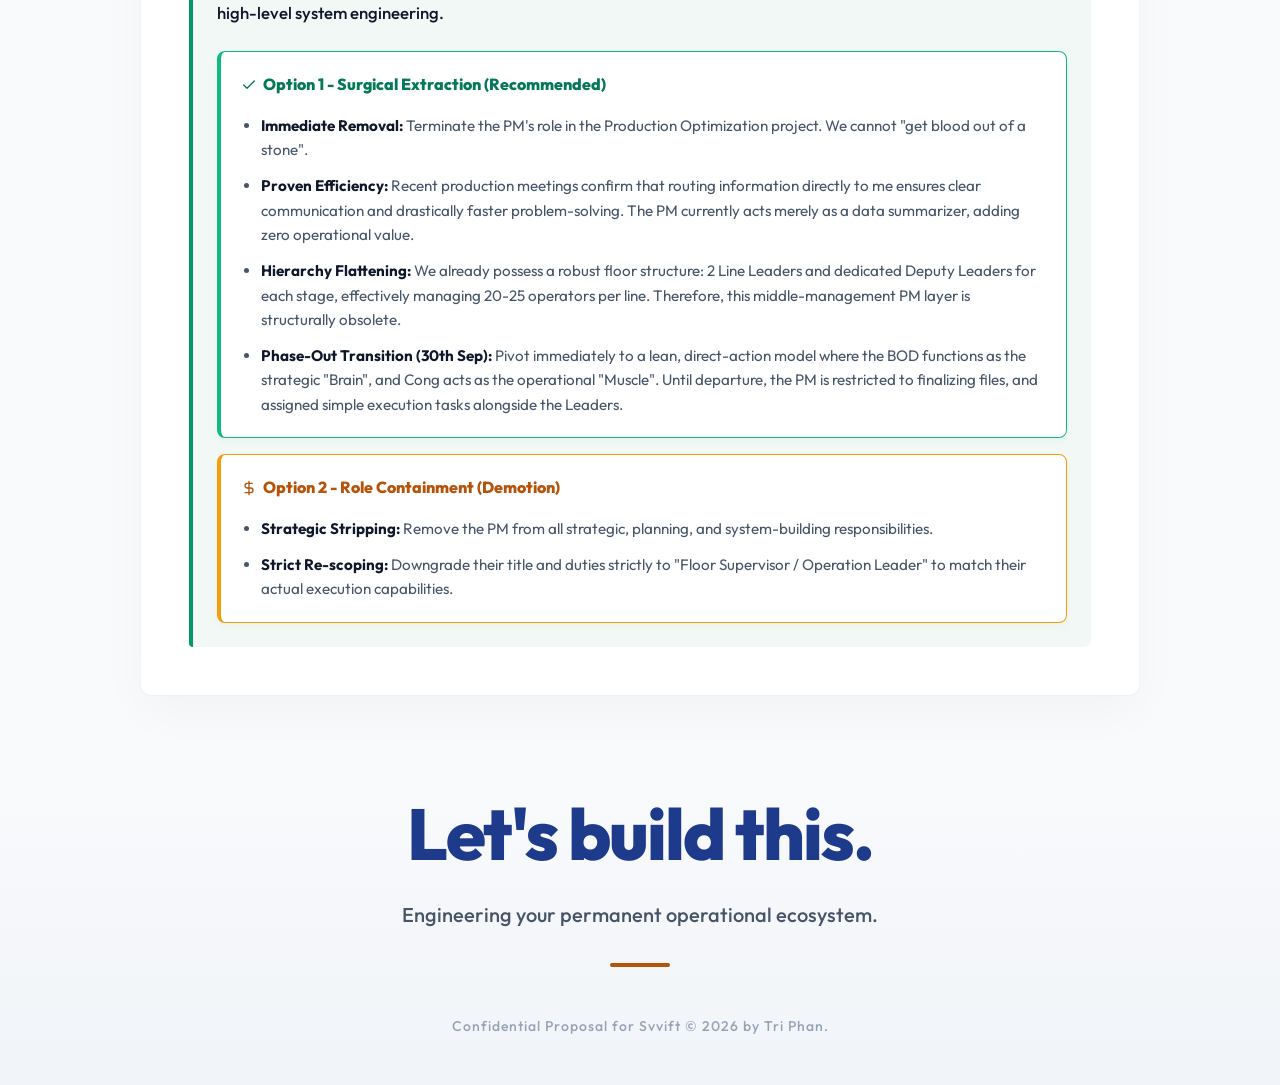
==== commit 846f171c: "docs: update Phase-Out Execution to Transition" ====
--- a/index.html
+++ b/index.html
@@ -2026,7 +2026,7 @@
                                             <li style="margin-bottom: 0.75rem;"><strong style="color: var(--text-primary);">Immediate Removal:</strong> Terminate the PM's role in the Production Optimization project. We cannot "get blood out of a stone".</li>
                                             <li style="margin-bottom: 0.75rem;"><strong style="color: var(--text-primary);">Proven Efficiency:</strong> Recent production meetings confirm that routing information directly to me ensures clear communication and drastically faster problem-solving. The PM currently acts merely as a data summarizer, adding zero operational value.</li>
                                             <li style="margin-bottom: 0.75rem;"><strong style="color: var(--text-primary);">Hierarchy Flattening:</strong> We already possess a robust floor structure: 2 Line Leaders and dedicated Deputy Leaders for each stage, effectively managing 20-25 operators per line. Therefore, this middle-management PM layer is structurally obsolete.</li>
-                                            <li><strong style="color: var(--text-primary);">Phase-Out Execution (30th Sep):</strong> Pivot immediately to a lean, direct-action model where the BOD functions as the strategic "Brain", and Cong acts as the operational "Muscle". Until departure, the PM is restricted to finalizing files, and assigned simple execution tasks alongside the Leaders.</li>
+                                            <li><strong style="color: var(--text-primary);">Phase-Out Transition (30th Sep):</strong> Pivot immediately to a lean, direct-action model where the BOD functions as the strategic "Brain", and Cong acts as the operational "Muscle". Until departure, the PM is restricted to finalizing files, and assigned simple execution tasks alongside the Leaders.</li>
                                         </ul>
                                     </div>
                                     
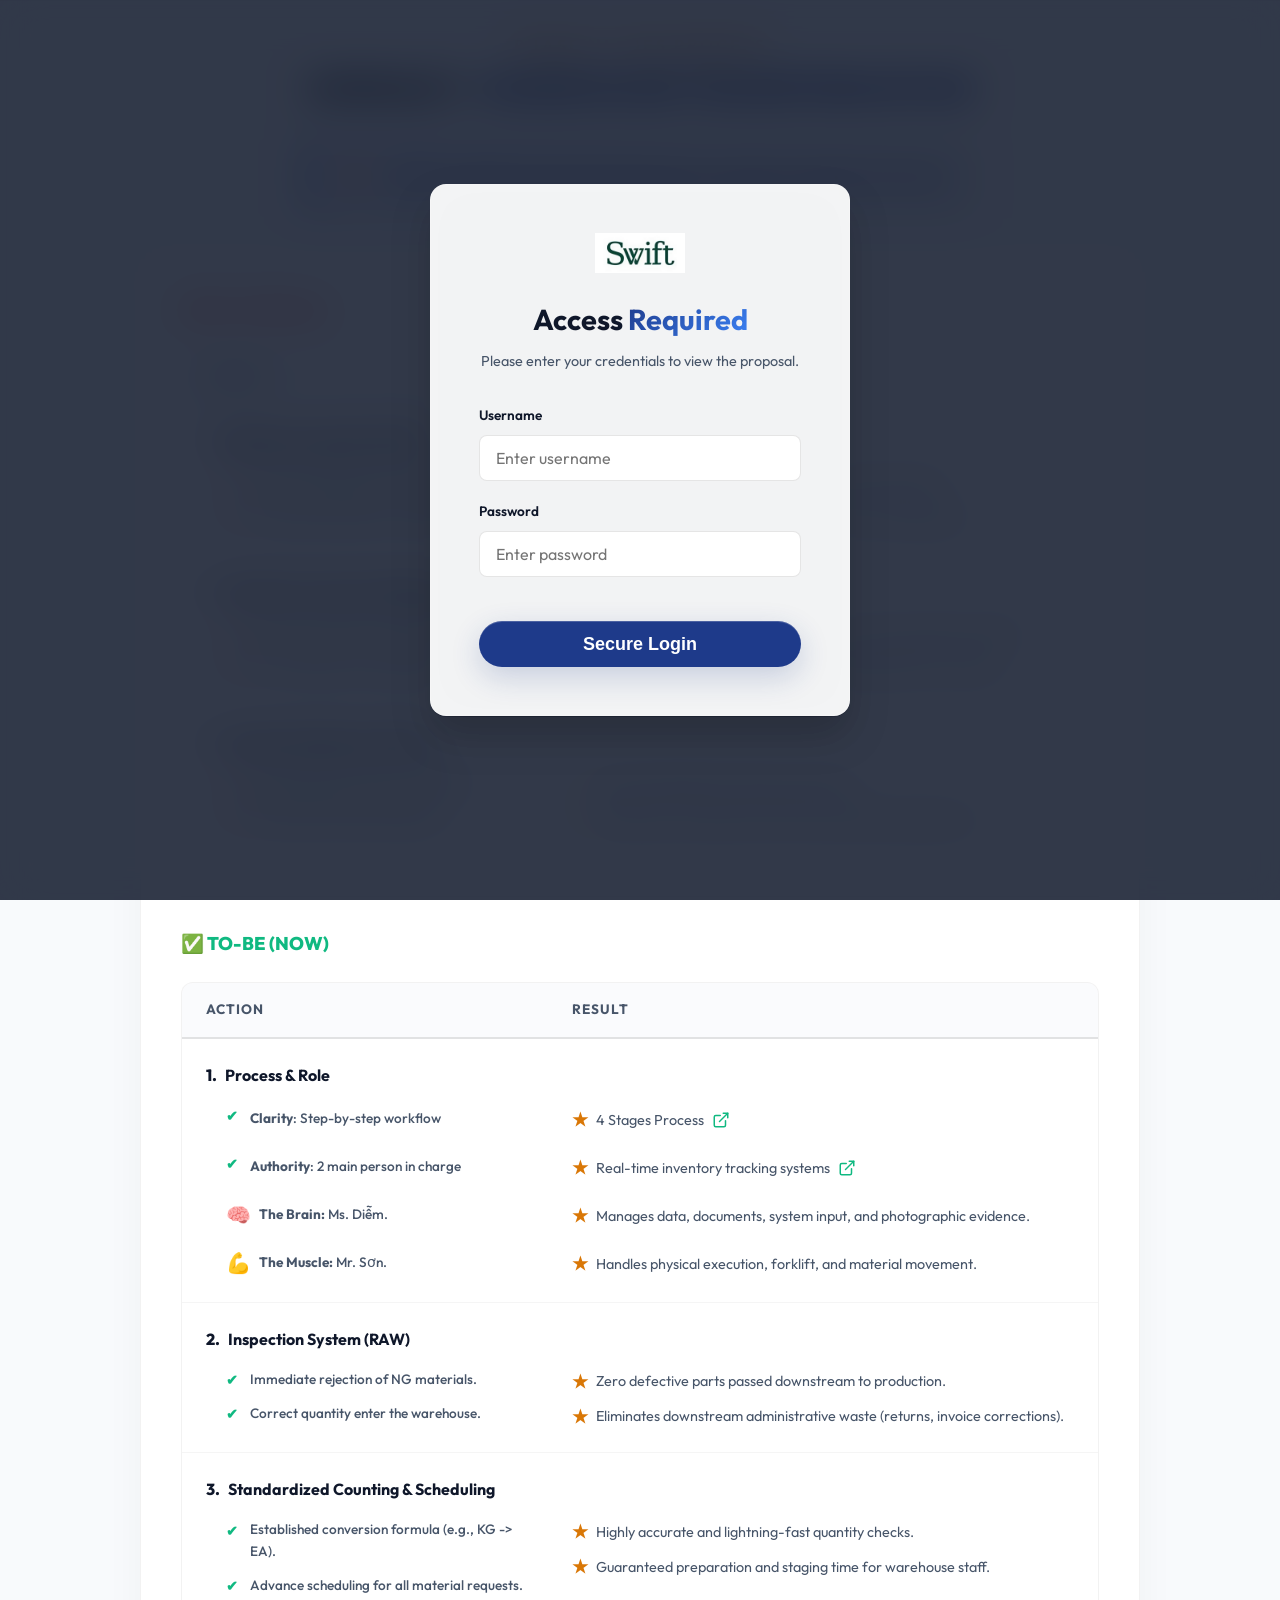
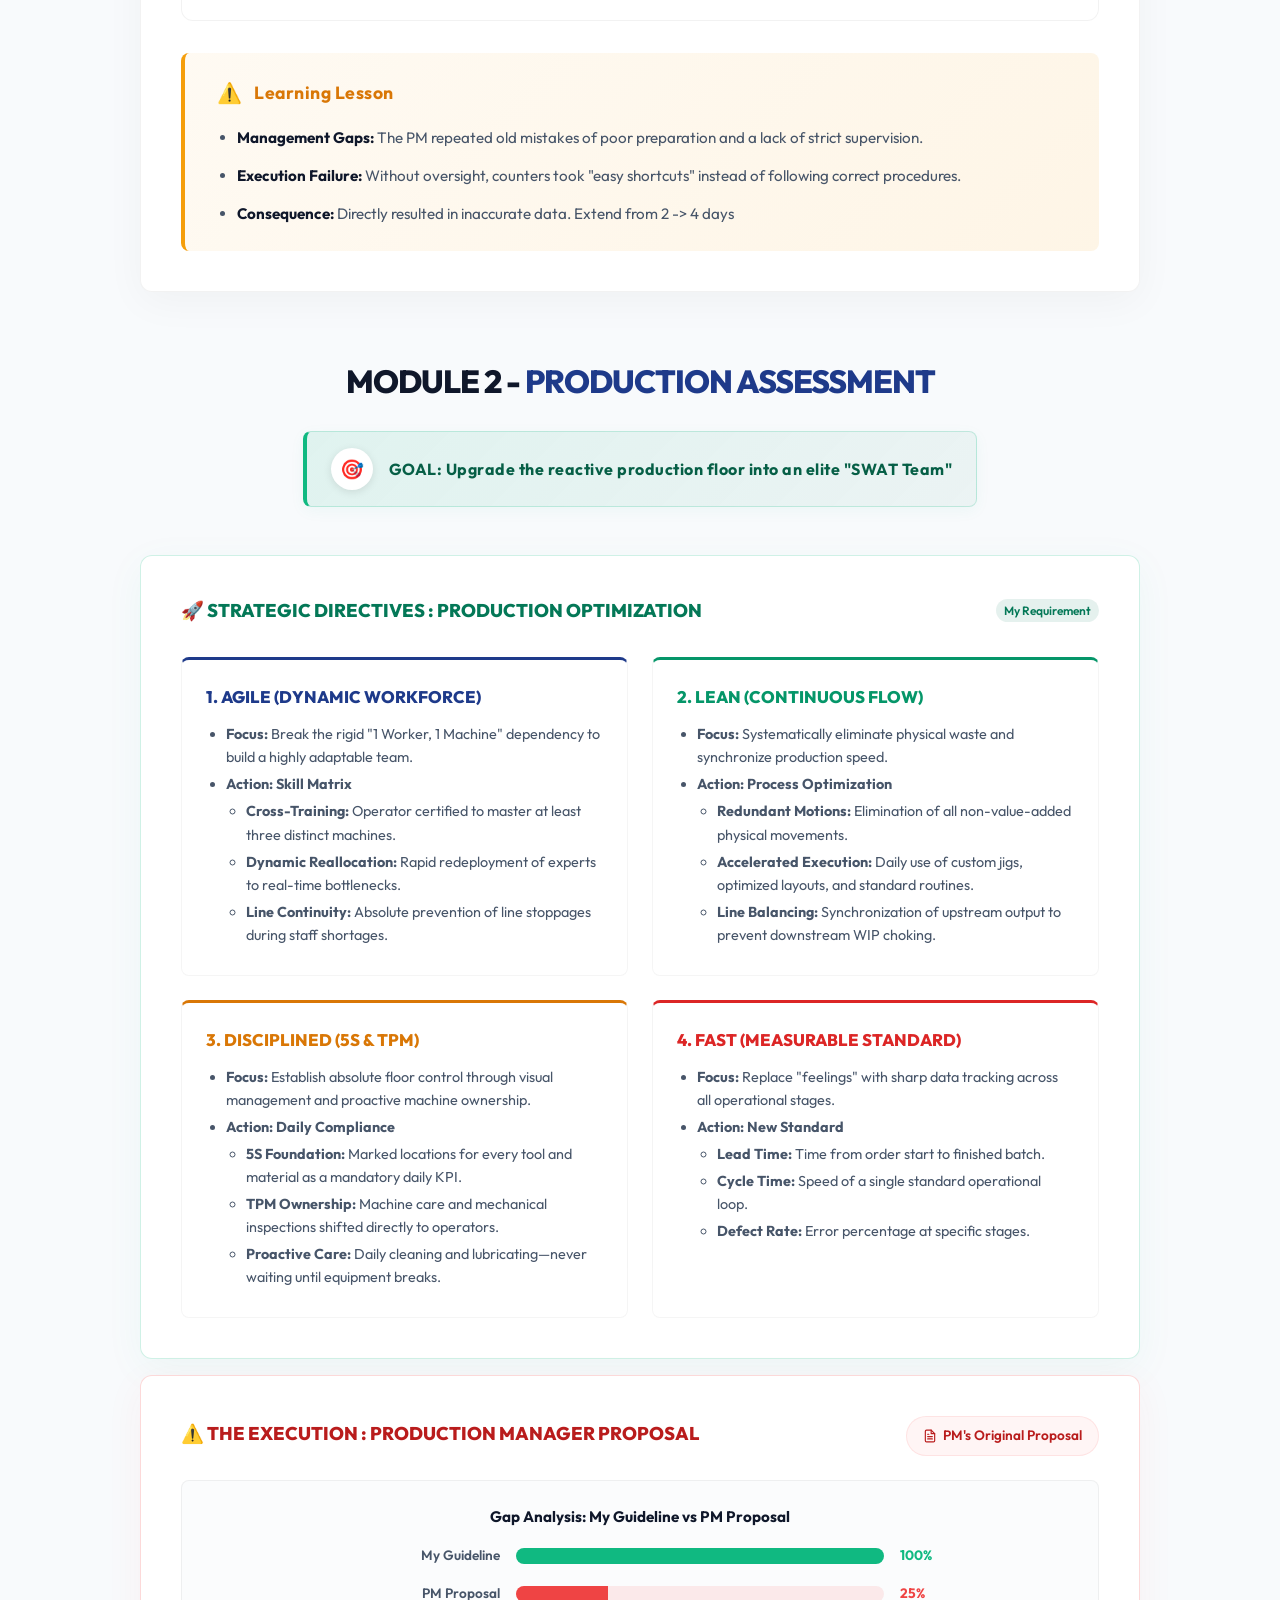
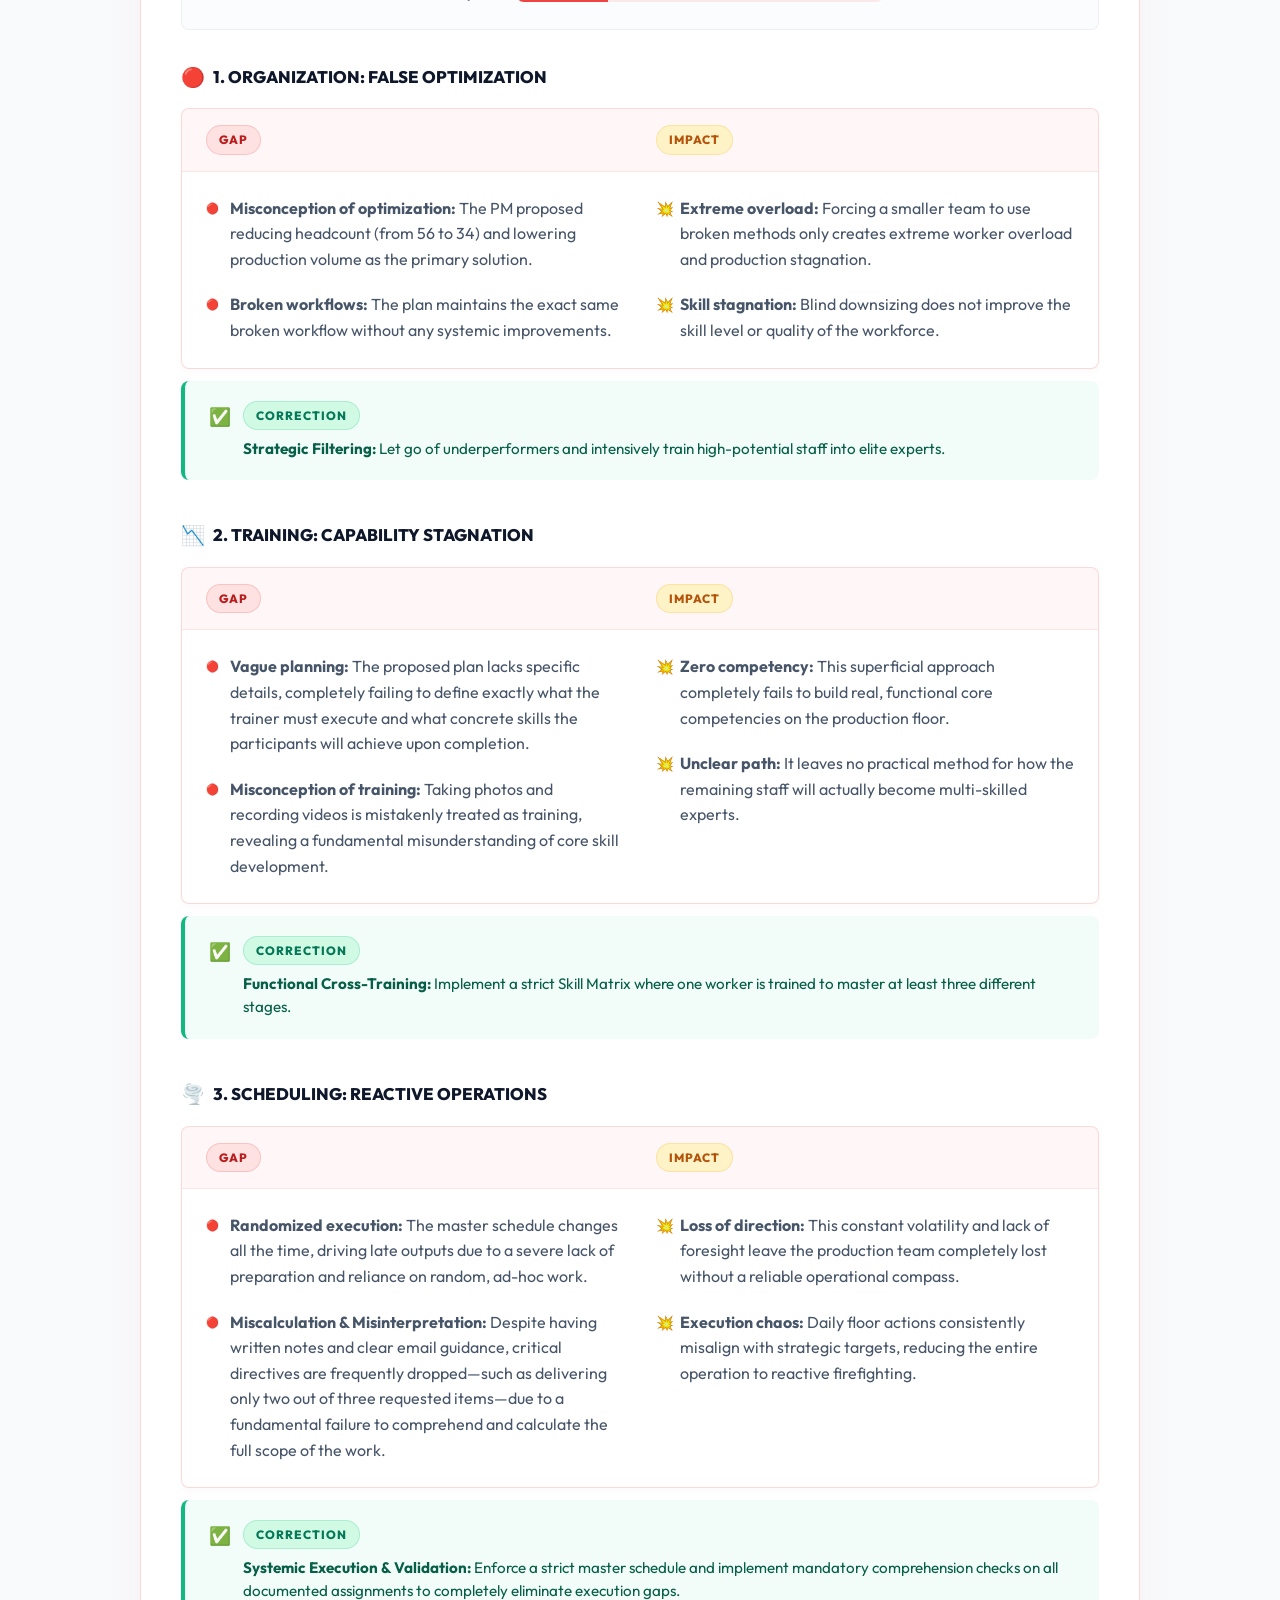
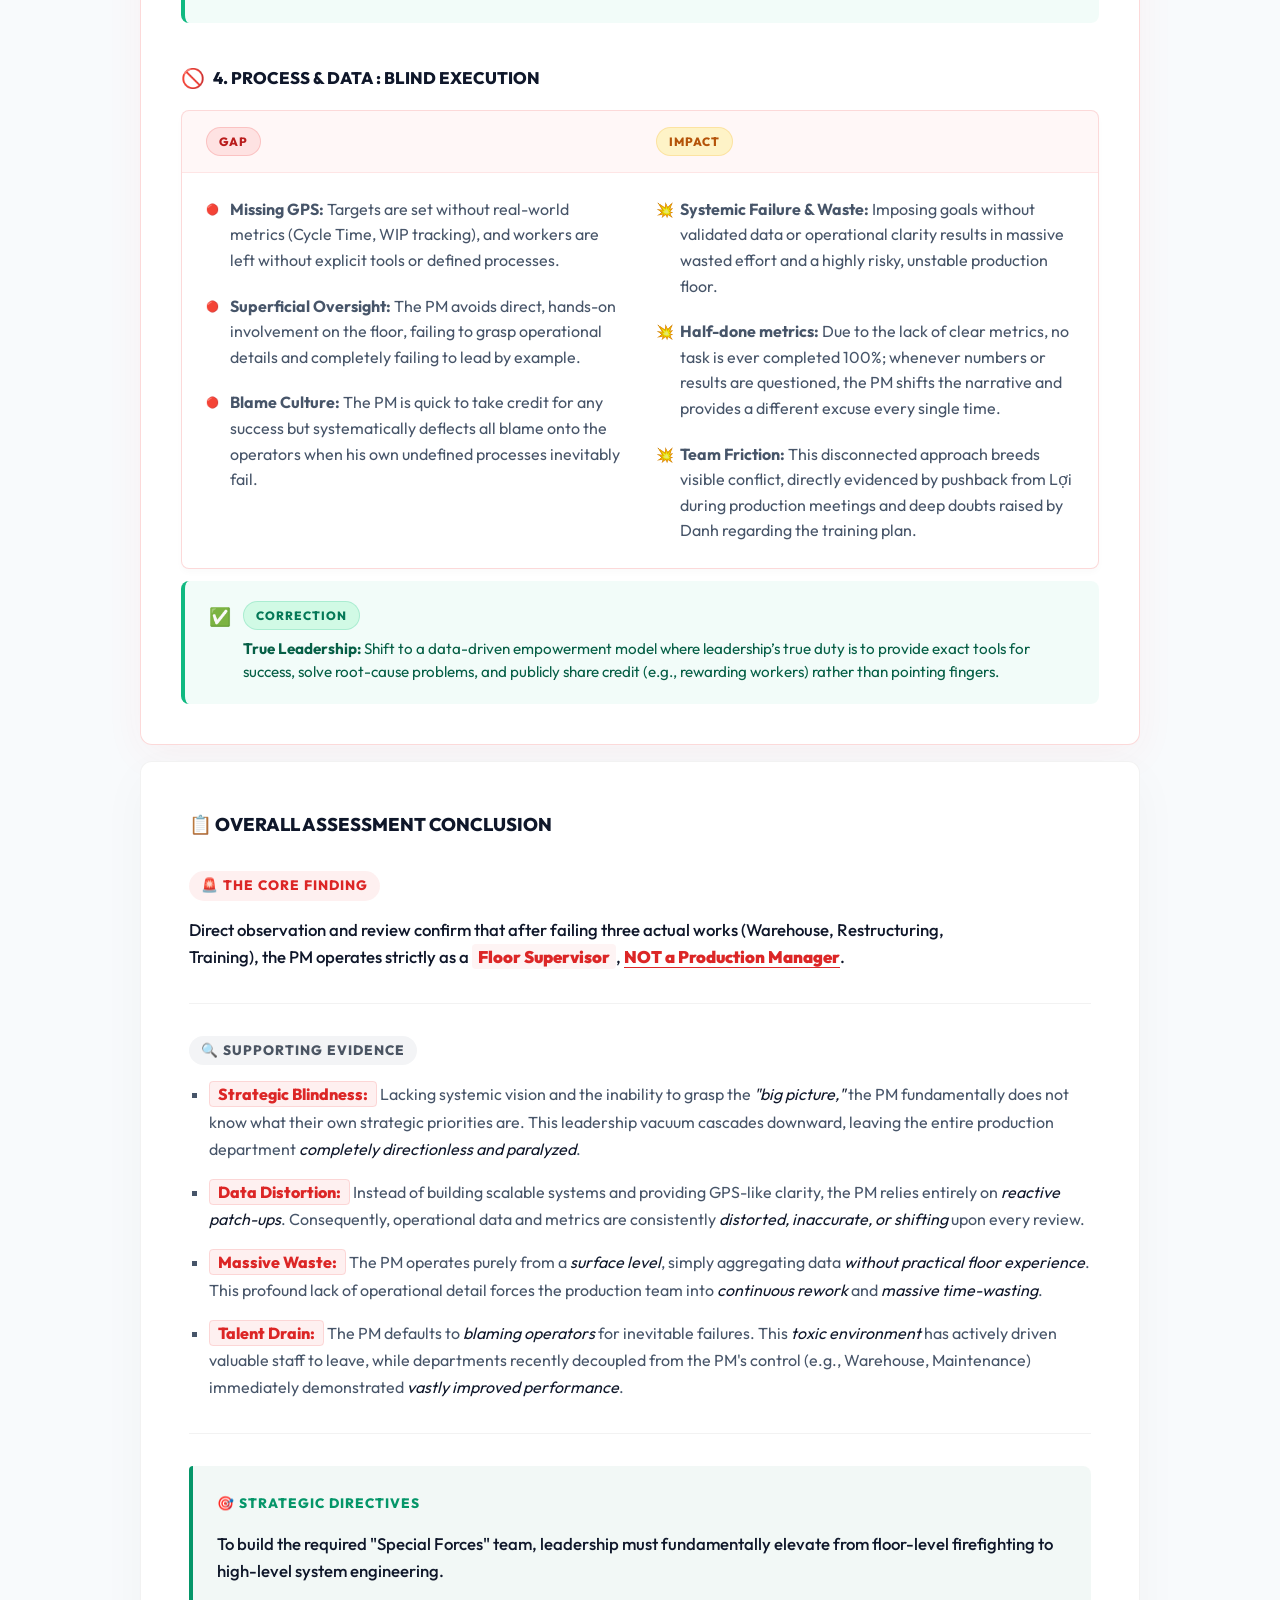
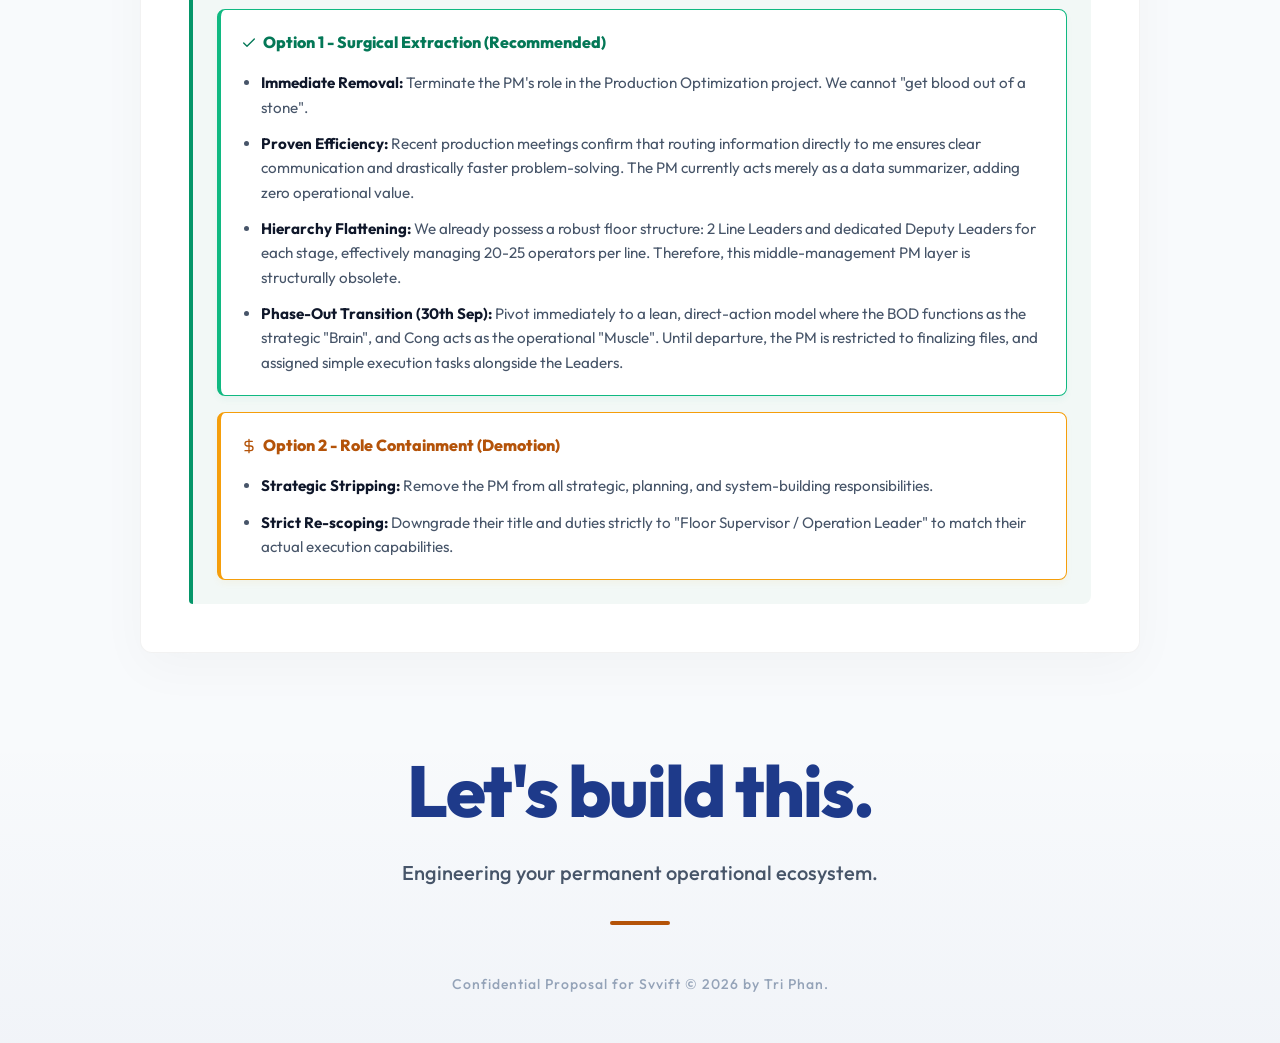
==== commit 4764ed3f: "docs: adjust core finding font size to normal" ====
--- a/index.html
+++ b/index.html
@@ -1994,7 +1994,7 @@
                             <!-- THE CORE FINDING -->
                             <div style="margin-bottom: 2rem; padding-bottom: 2rem; border-bottom: 1px solid rgba(0,0,0,0.05);">
                                 <div style="display: inline-flex; align-items: center; gap: 6px; font-size: 0.85rem; font-weight: 800; color: #DC2626; background: rgba(239, 68, 68, 0.08); padding: 4px 12px; border-radius: 999px; margin-bottom: 1rem; letter-spacing: 1px; text-transform: uppercase;">🚨 THE CORE FINDING</div>
-                                <p style="font-size: 1.25rem; font-weight: 500; color: var(--text-primary); line-height: 1.6; margin: 0; max-width: 800px;">
+                                <p style="font-size: 1.05rem; font-weight: 500; color: var(--text-primary); line-height: 1.6; margin: 0; max-width: 800px;">
                                     Direct observation and review confirm that after failing three actual works (Warehouse, Restructuring, Training), the PM operates strictly as a <span style="color: #DC2626; font-weight: 900; background: rgba(220,38,38,0.05); padding: 2px 6px; border-radius: 4px;">Floor Supervisor</span>, <span style="color: #DC2626; font-weight: 900; text-decoration: underline; text-decoration-color: #DC2626; text-underline-offset: 4px;">NOT a Production Manager</span>.
                                 </p>
                             </div>
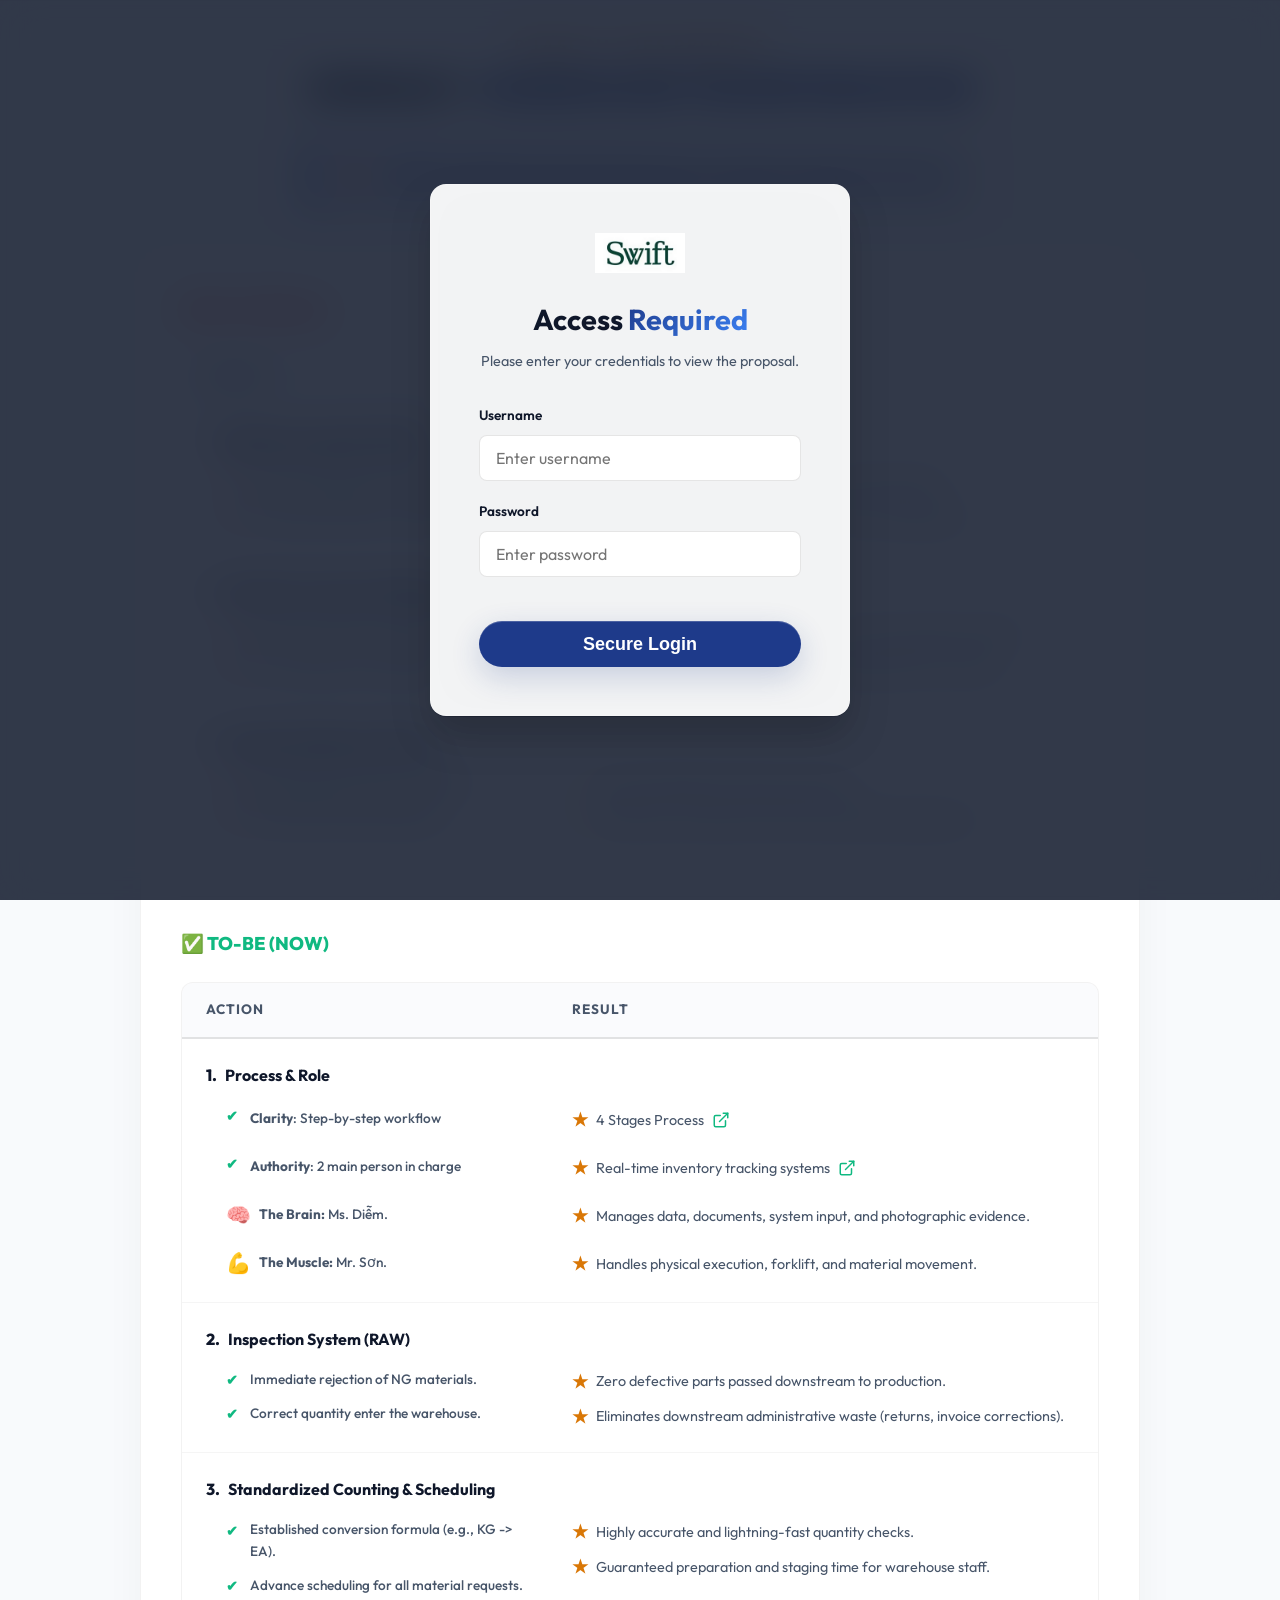
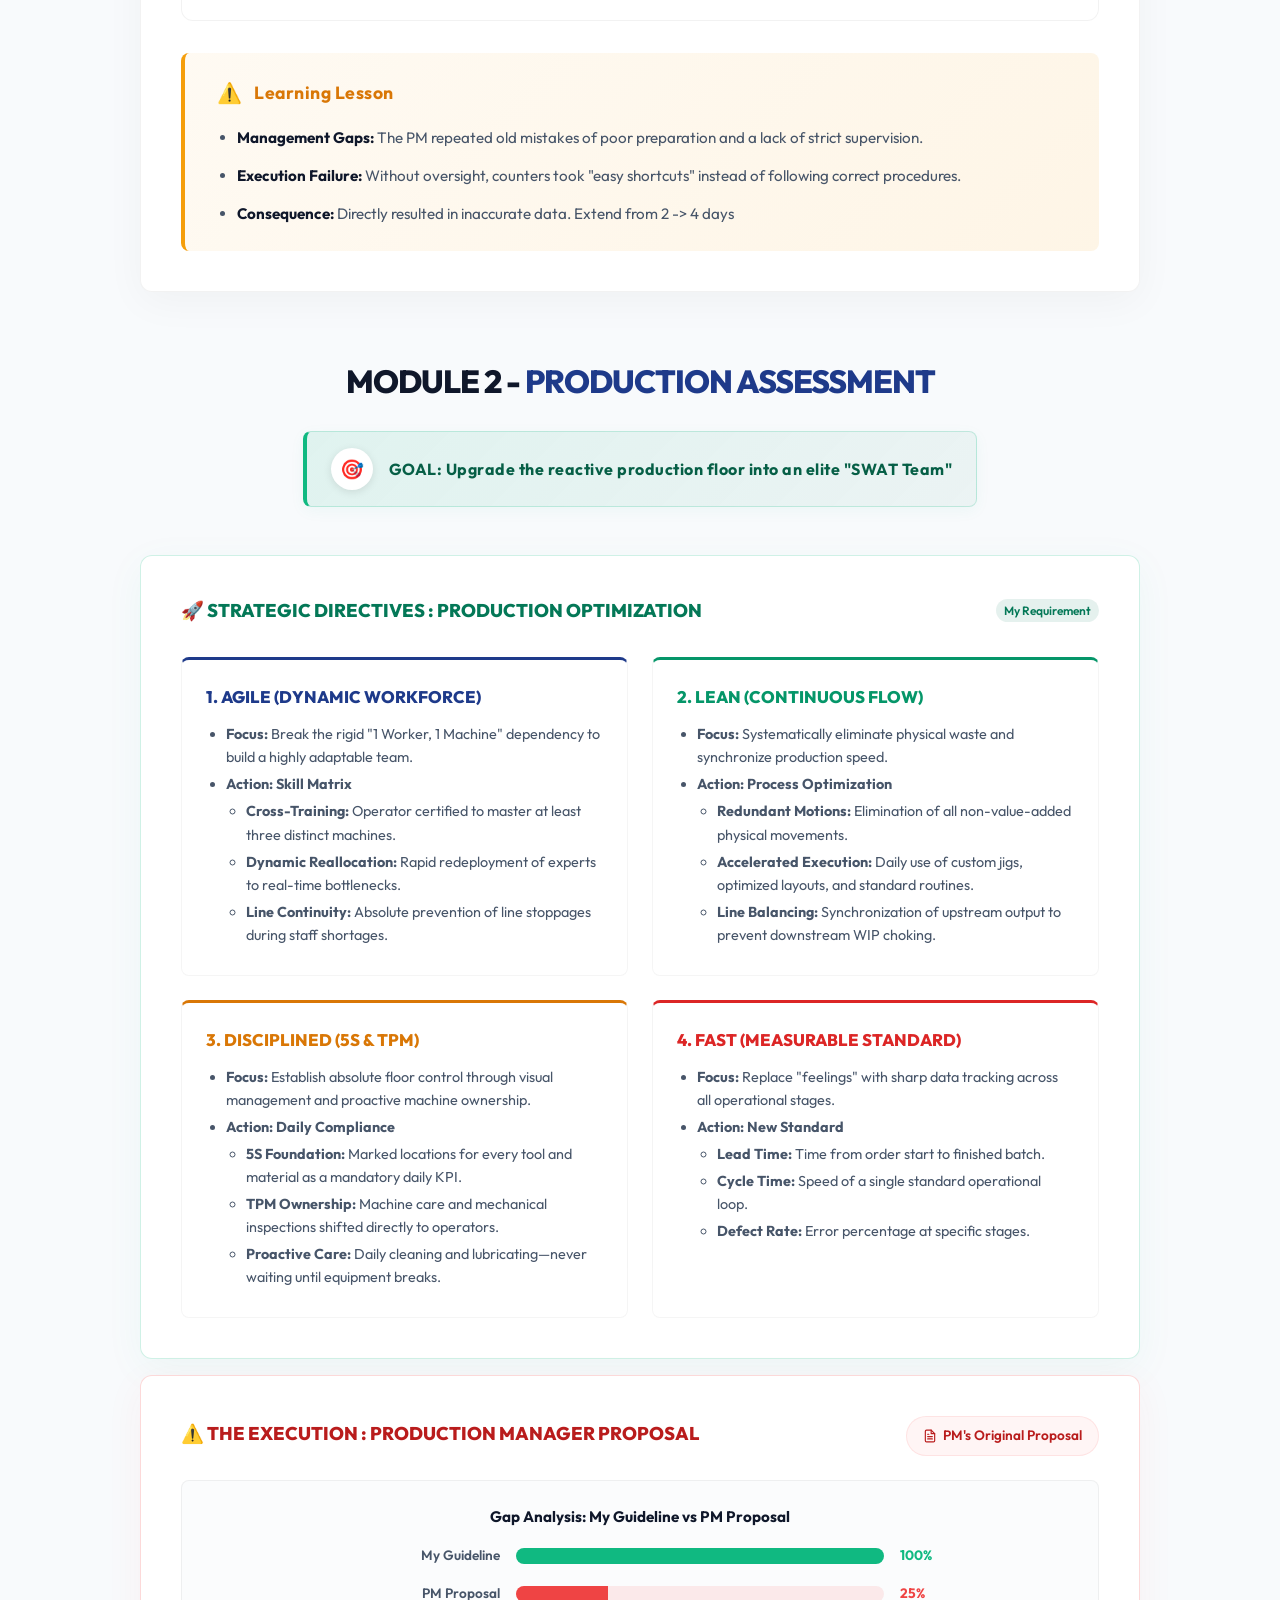
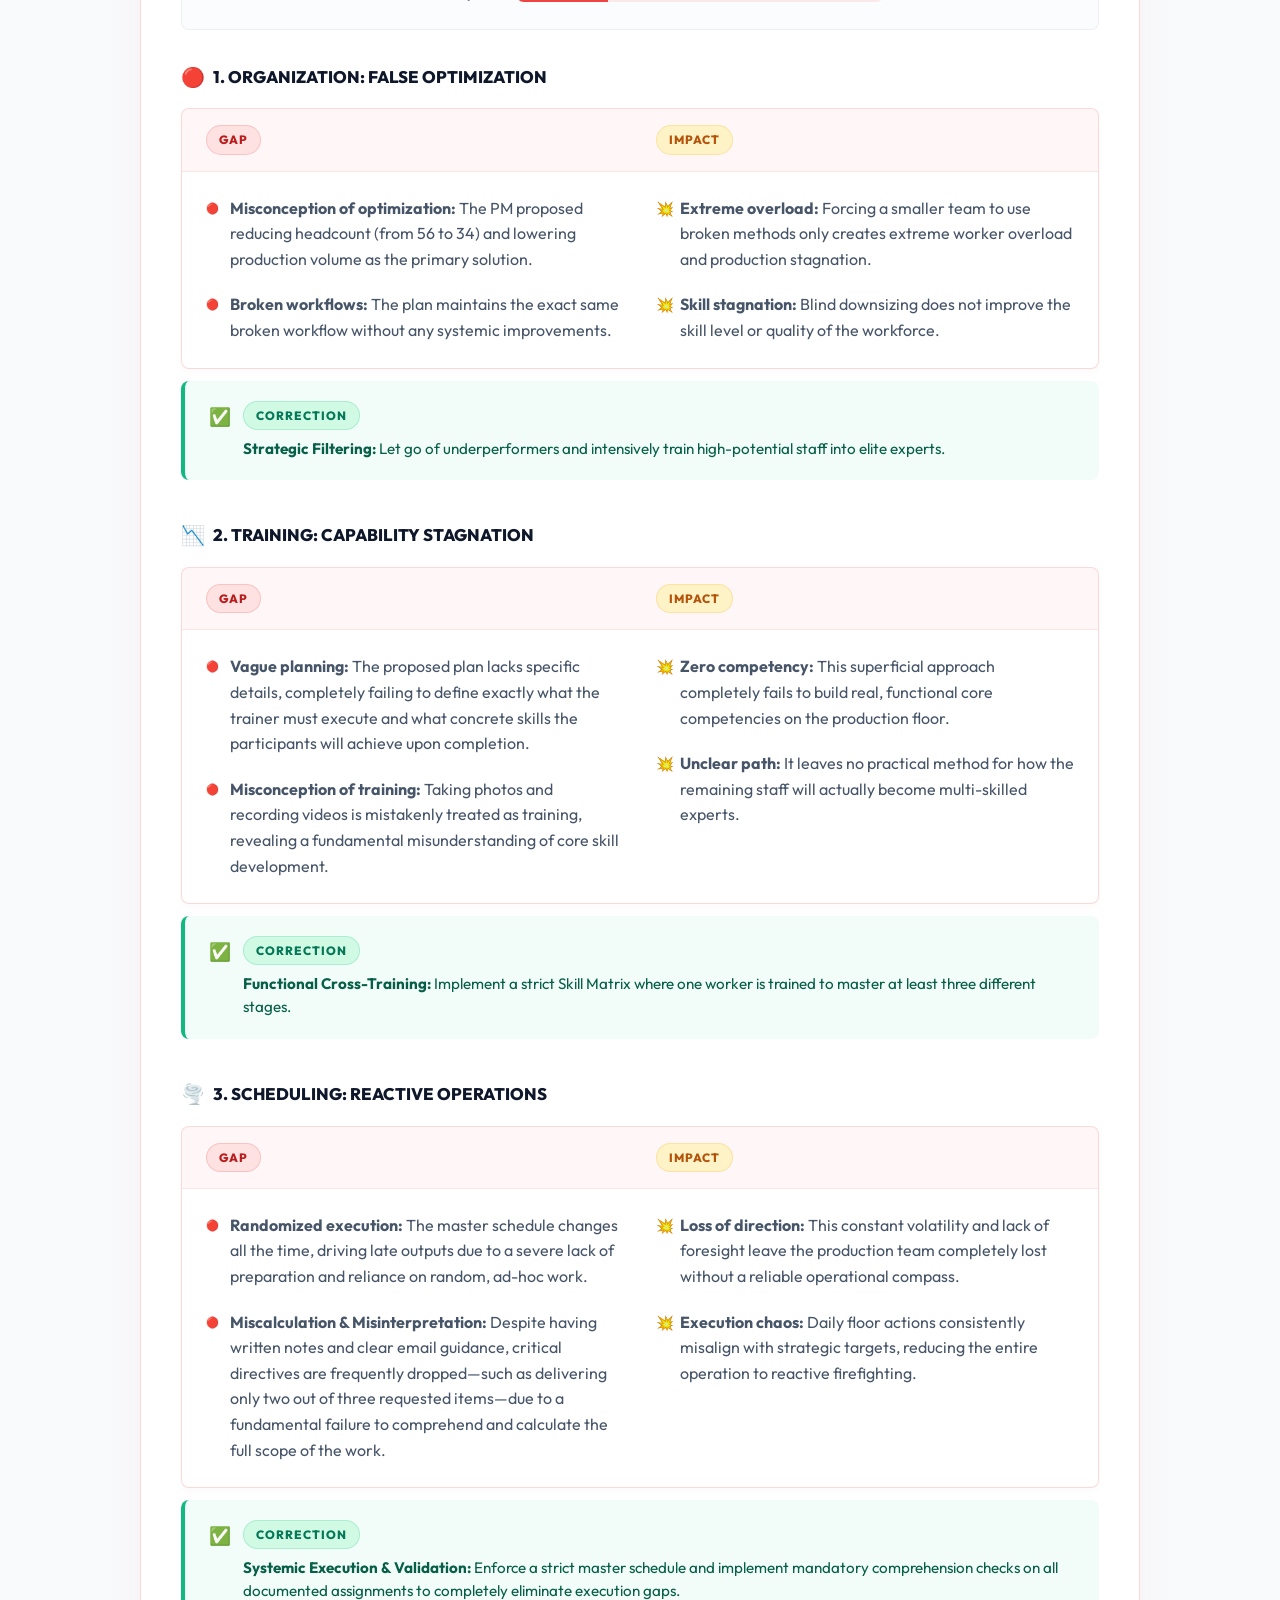
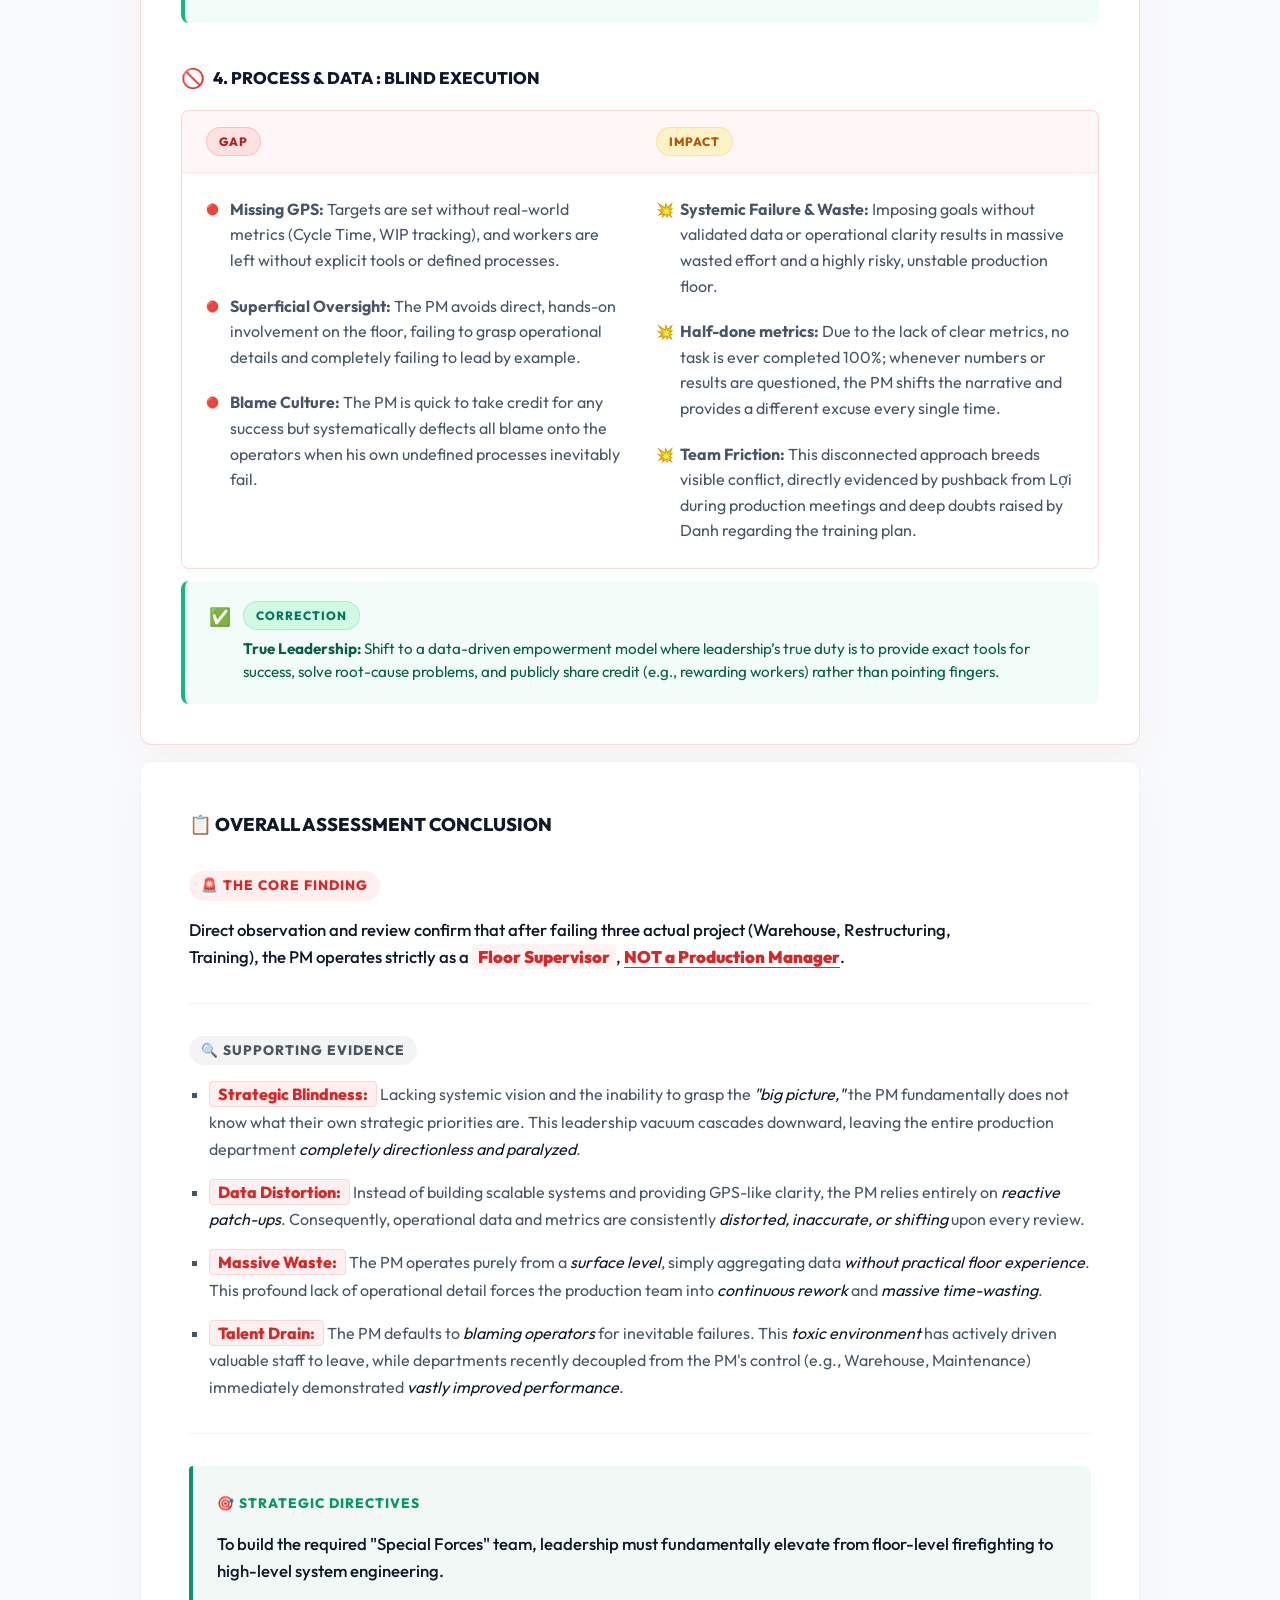
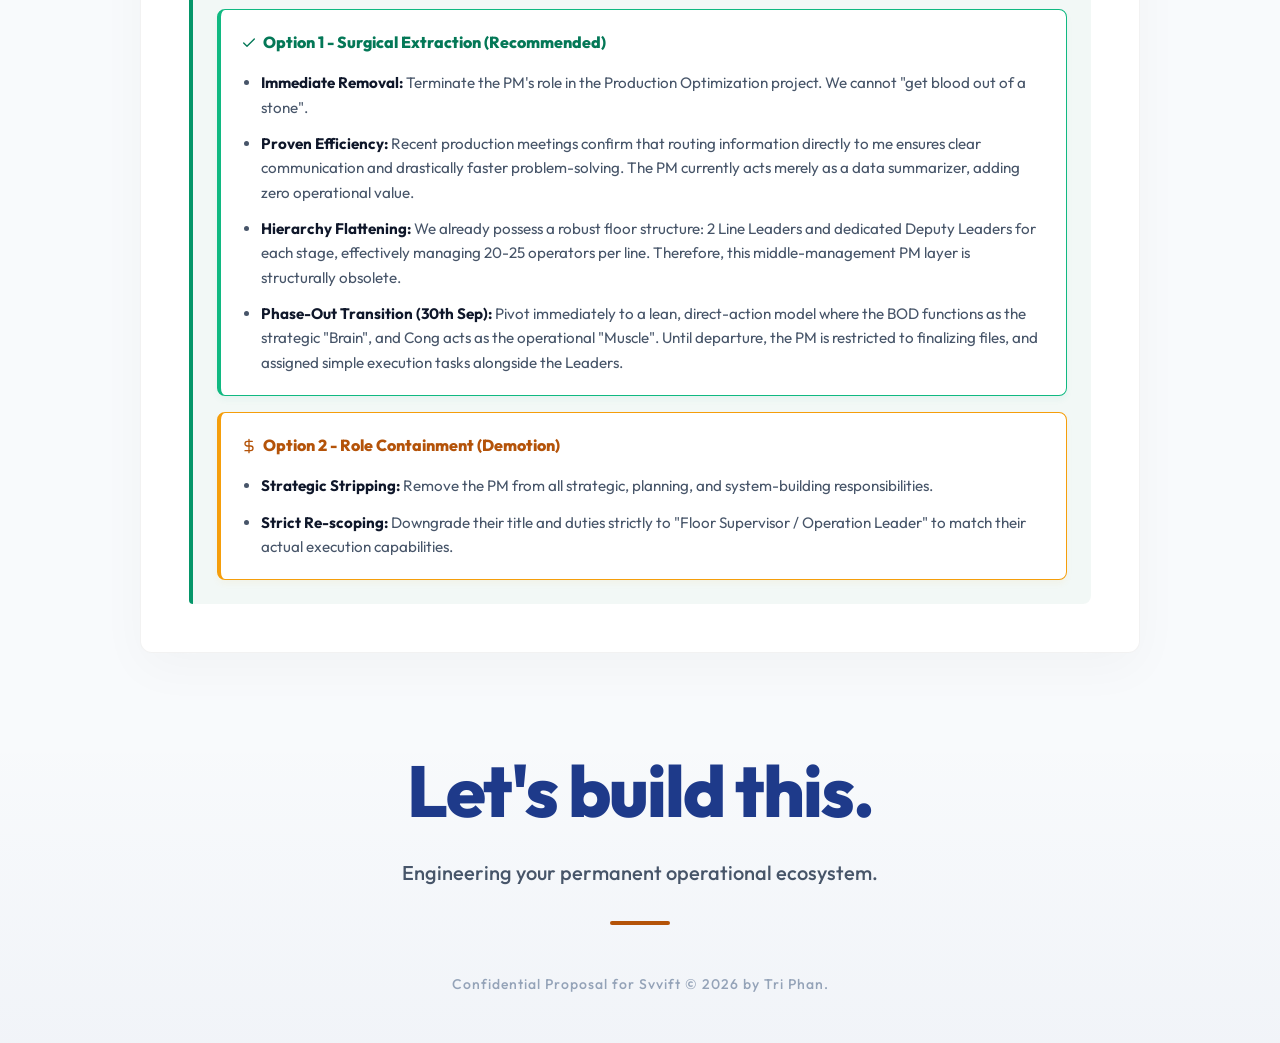
==== commit 4846a677: "docs: fix wording to three actual project in Core Finding" ====
--- a/index.html
+++ b/index.html
@@ -1995,7 +1995,7 @@
                             <div style="margin-bottom: 2rem; padding-bottom: 2rem; border-bottom: 1px solid rgba(0,0,0,0.05);">
                                 <div style="display: inline-flex; align-items: center; gap: 6px; font-size: 0.85rem; font-weight: 800; color: #DC2626; background: rgba(239, 68, 68, 0.08); padding: 4px 12px; border-radius: 999px; margin-bottom: 1rem; letter-spacing: 1px; text-transform: uppercase;">🚨 THE CORE FINDING</div>
                                 <p style="font-size: 1.05rem; font-weight: 500; color: var(--text-primary); line-height: 1.6; margin: 0; max-width: 800px;">
-                                    Direct observation and review confirm that after failing three actual works (Warehouse, Restructuring, Training), the PM operates strictly as a <span style="color: #DC2626; font-weight: 900; background: rgba(220,38,38,0.05); padding: 2px 6px; border-radius: 4px;">Floor Supervisor</span>, <span style="color: #DC2626; font-weight: 900; text-decoration: underline; text-decoration-color: #DC2626; text-underline-offset: 4px;">NOT a Production Manager</span>.
+                                    Direct observation and review confirm that after failing three actual project (Warehouse, Restructuring, Training), the PM operates strictly as a <span style="color: #DC2626; font-weight: 900; background: rgba(220,38,38,0.05); padding: 2px 6px; border-radius: 4px;">Floor Supervisor</span>, <span style="color: #DC2626; font-weight: 900; text-decoration: underline; text-decoration-color: #DC2626; text-underline-offset: 4px;">NOT a Production Manager</span>.
                                 </p>
                             </div>
 
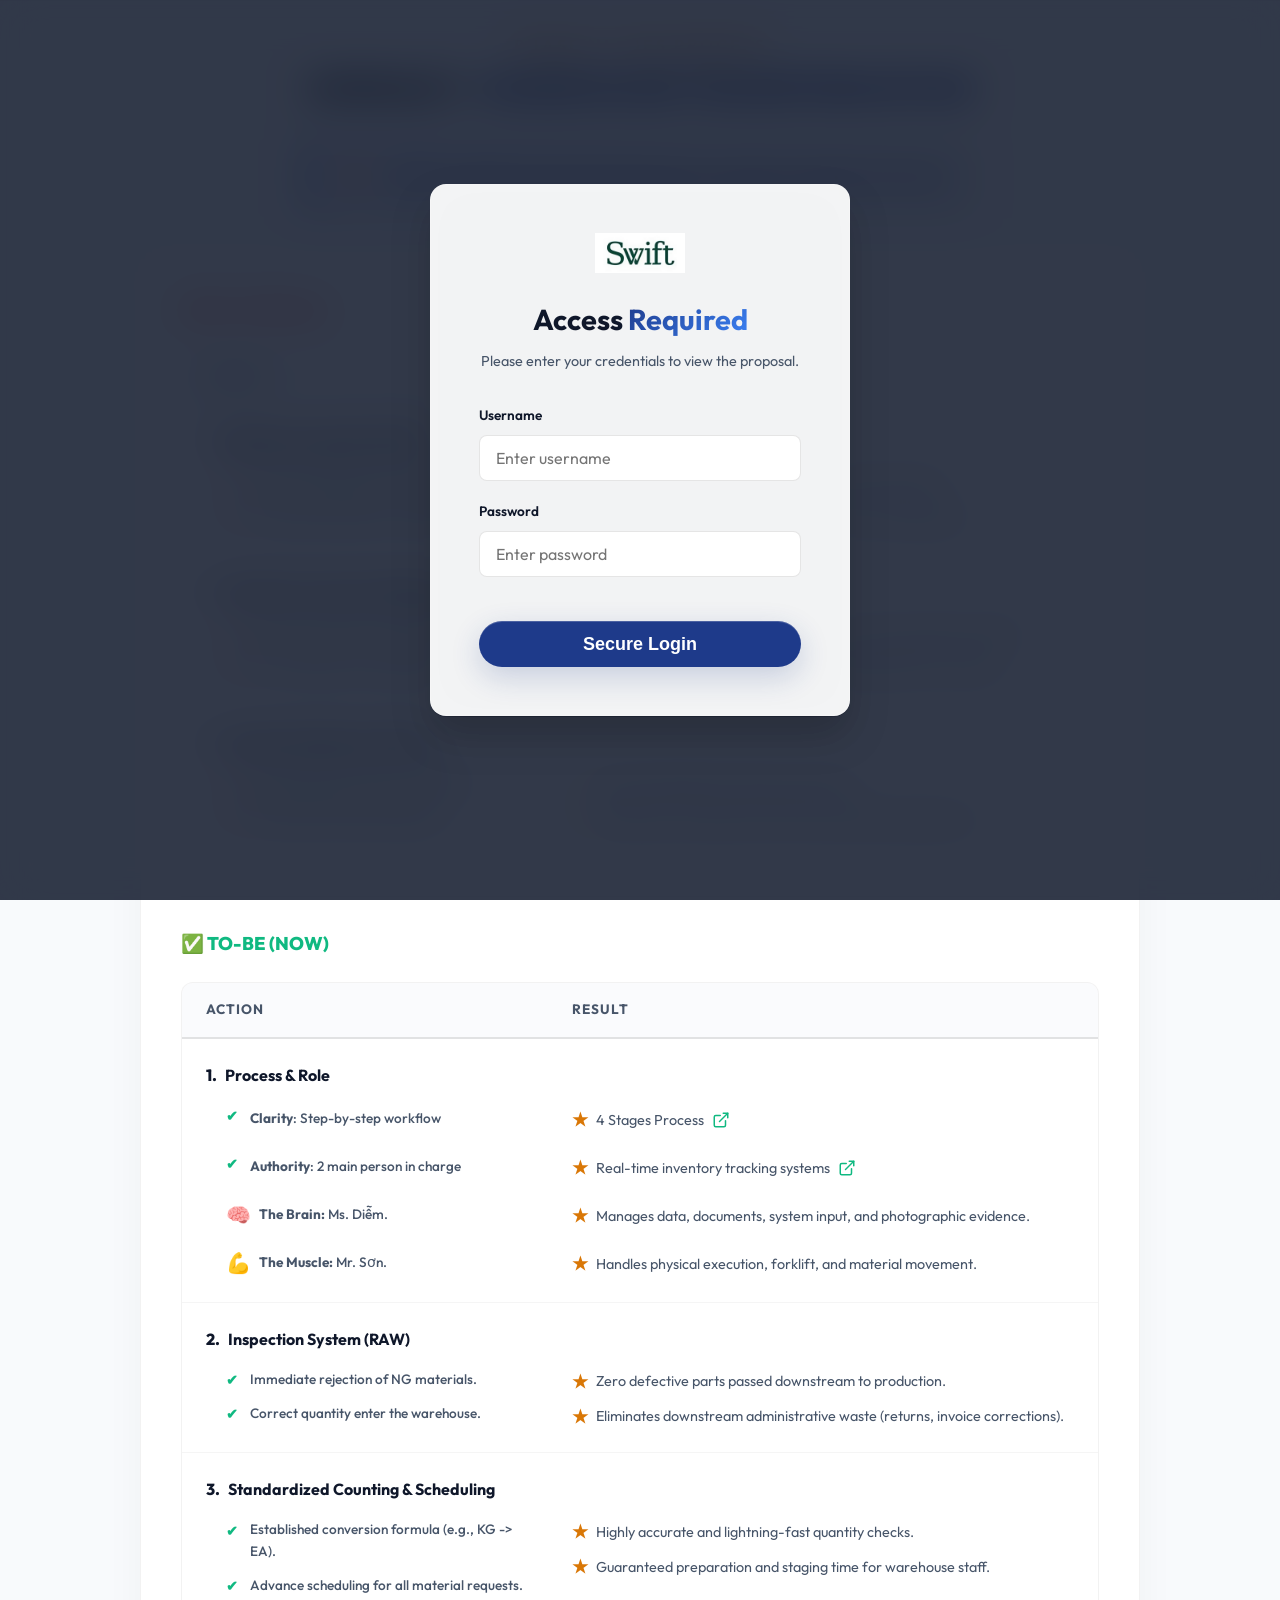
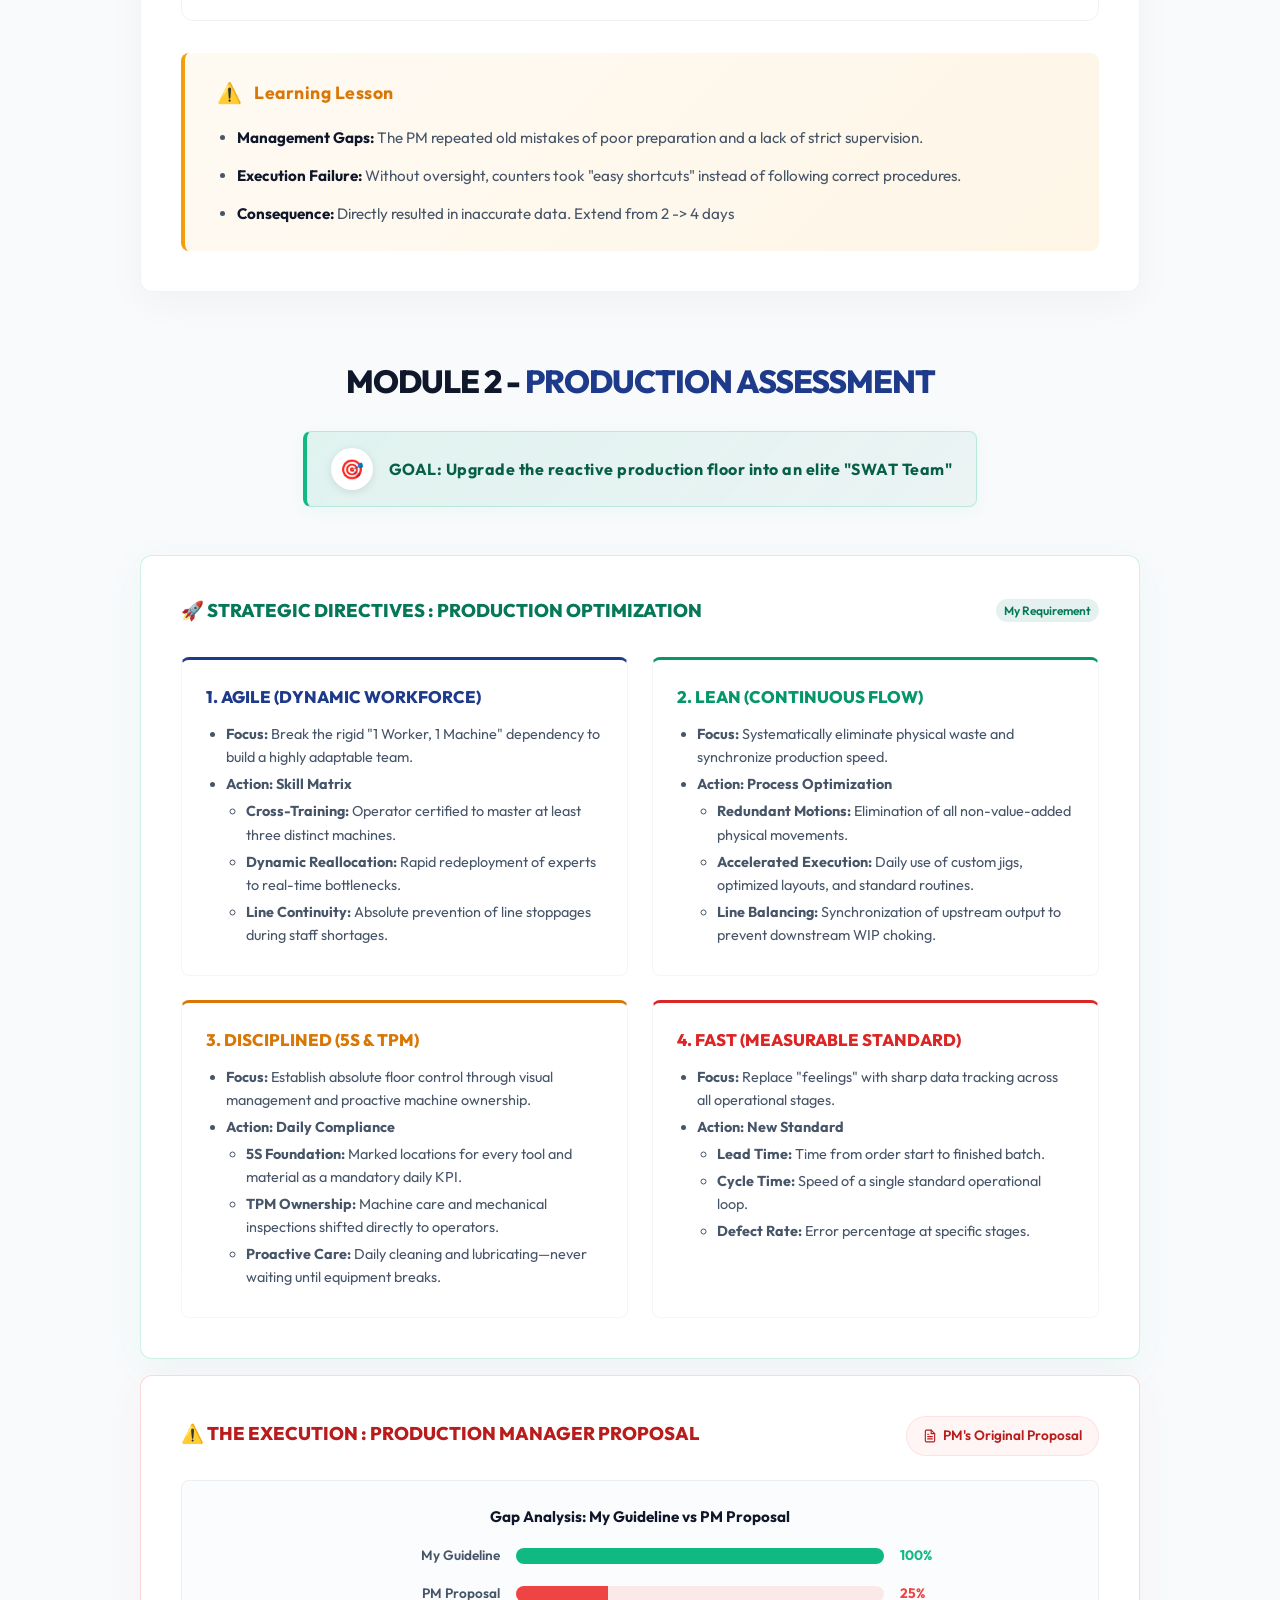
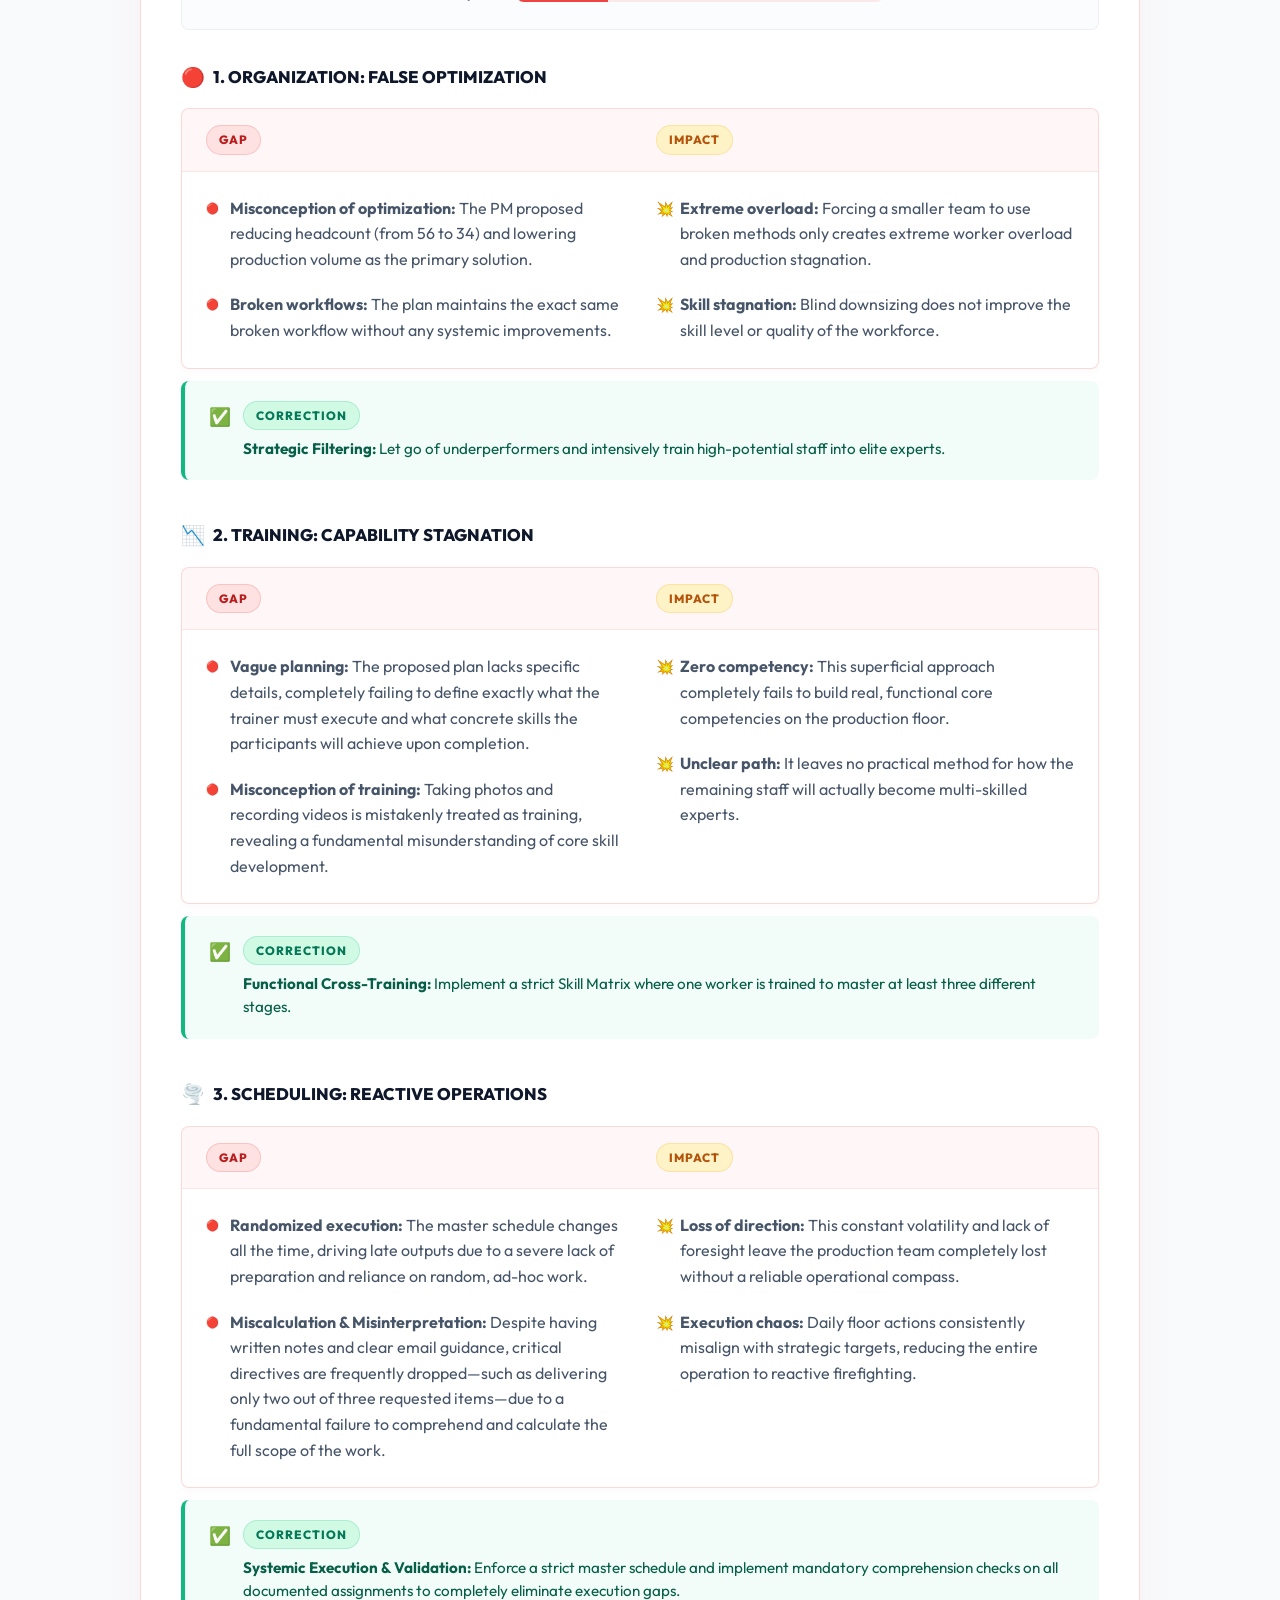
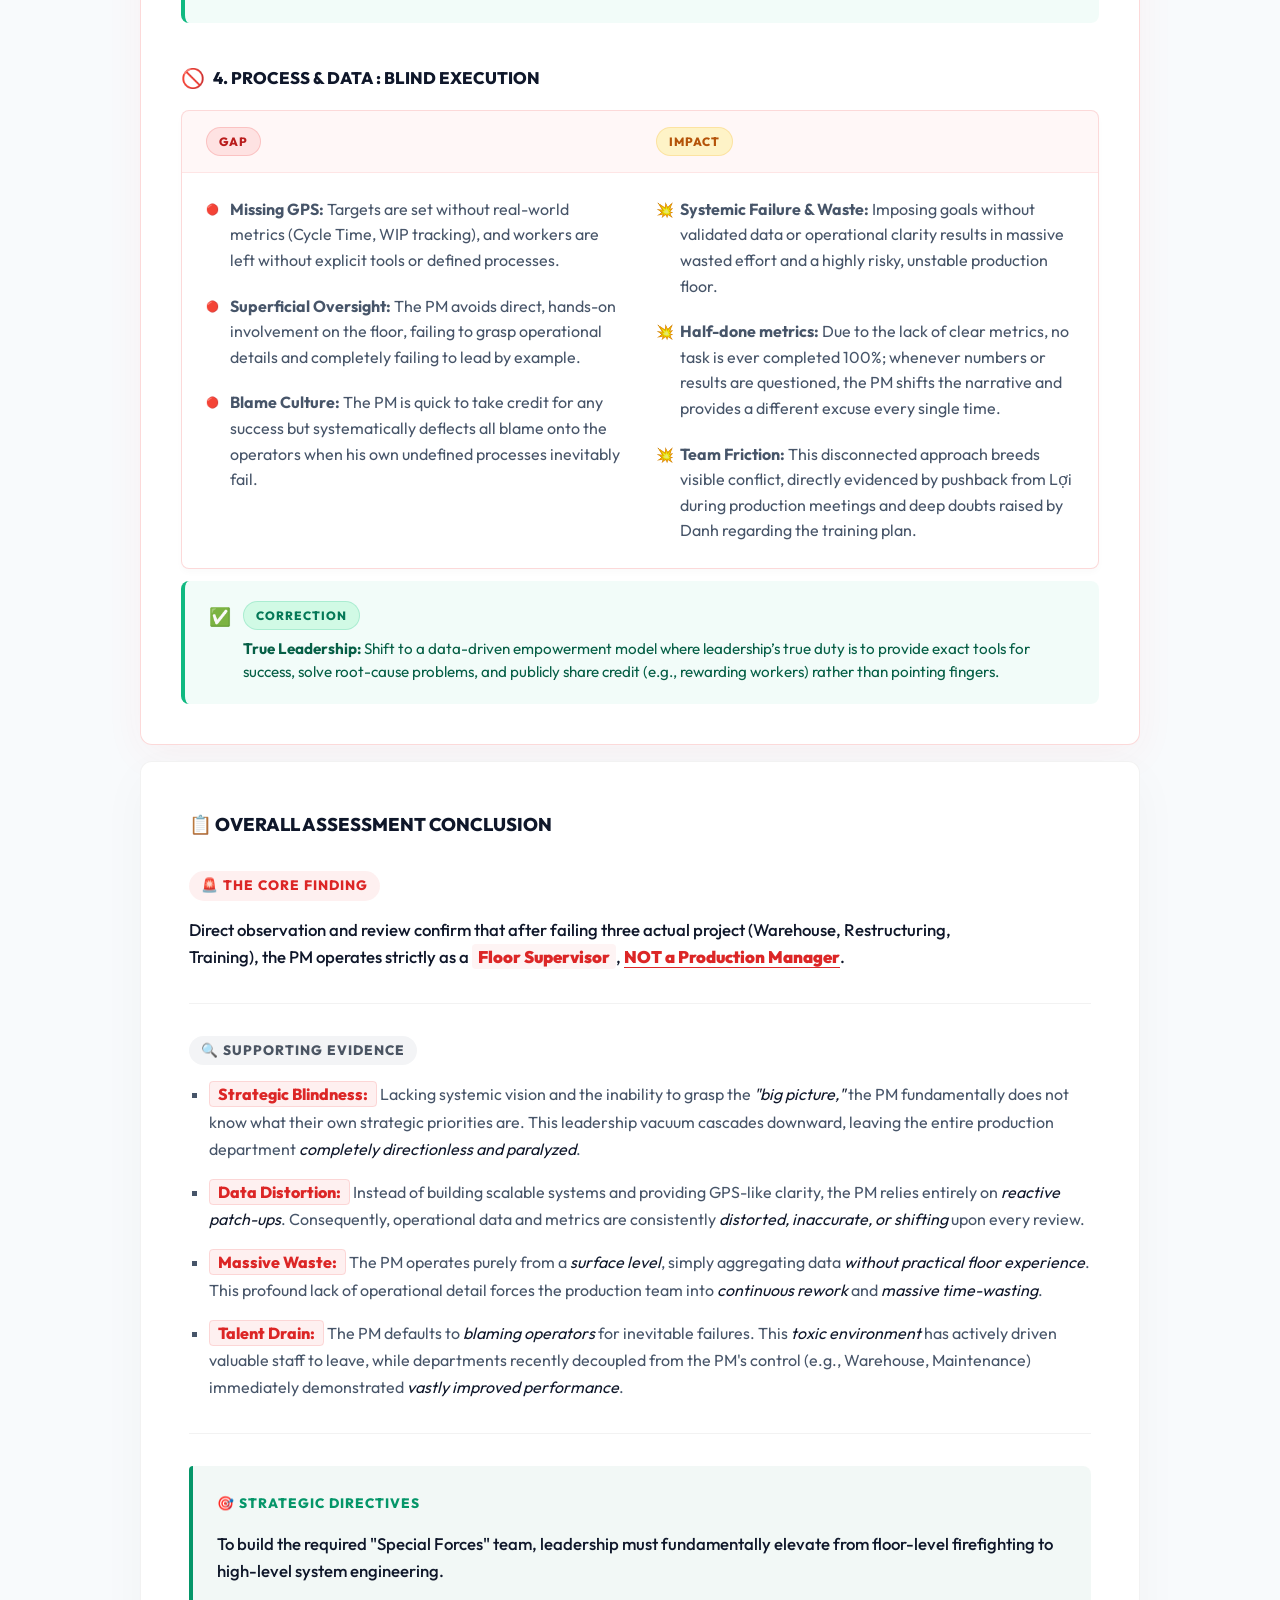
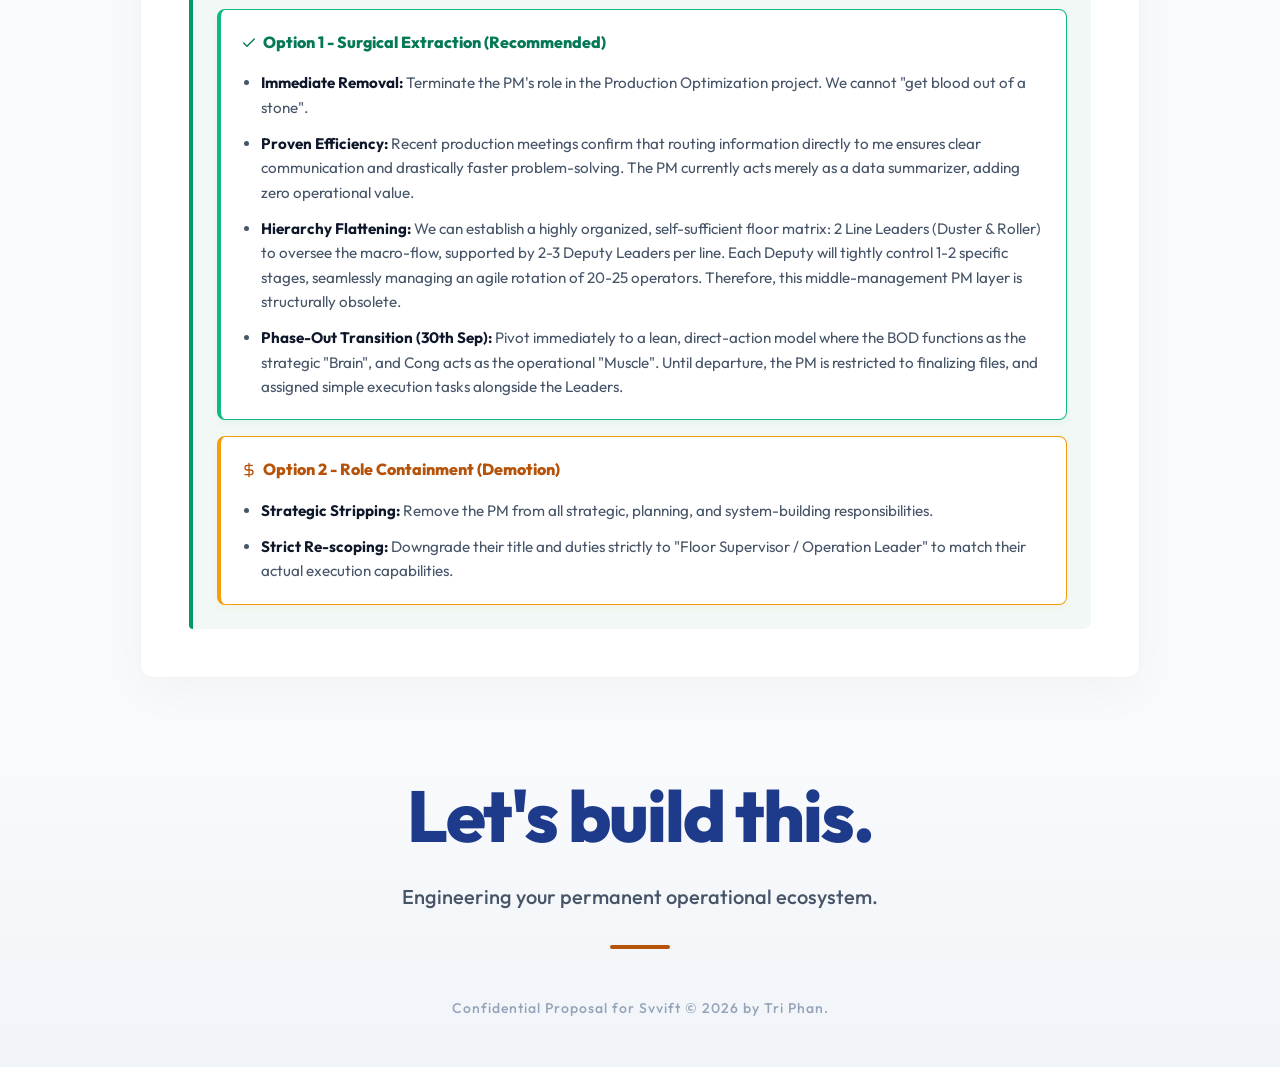
==== commit 9683826f: "docs: detail hierarchy flattening matrix under option 1" ====
--- a/index.html
+++ b/index.html
@@ -2025,7 +2025,7 @@
                                         <ul style="margin: 0; padding-left: 1.25rem; font-size: 0.95rem; color: var(--text-secondary); line-height: 1.6; list-style-type: disc;">
                                             <li style="margin-bottom: 0.75rem;"><strong style="color: var(--text-primary);">Immediate Removal:</strong> Terminate the PM's role in the Production Optimization project. We cannot "get blood out of a stone".</li>
                                             <li style="margin-bottom: 0.75rem;"><strong style="color: var(--text-primary);">Proven Efficiency:</strong> Recent production meetings confirm that routing information directly to me ensures clear communication and drastically faster problem-solving. The PM currently acts merely as a data summarizer, adding zero operational value.</li>
-                                            <li style="margin-bottom: 0.75rem;"><strong style="color: var(--text-primary);">Hierarchy Flattening:</strong> We already possess a robust floor structure: 2 Line Leaders and dedicated Deputy Leaders for each stage, effectively managing 20-25 operators per line. Therefore, this middle-management PM layer is structurally obsolete.</li>
+                                            <li style="margin-bottom: 0.75rem;"><strong style="color: var(--text-primary);">Hierarchy Flattening:</strong> We can establish a highly organized, self-sufficient floor matrix: 2 Line Leaders (Duster & Roller) to oversee the macro-flow, supported by 2-3 Deputy Leaders per line. Each Deputy will tightly control 1-2 specific stages, seamlessly managing an agile rotation of 20-25 operators. Therefore, this middle-management PM layer is structurally obsolete.</li>
                                             <li><strong style="color: var(--text-primary);">Phase-Out Transition (30th Sep):</strong> Pivot immediately to a lean, direct-action model where the BOD functions as the strategic "Brain", and Cong acts as the operational "Muscle". Until departure, the PM is restricted to finalizing files, and assigned simple execution tasks alongside the Leaders.</li>
                                         </ul>
                                     </div>
